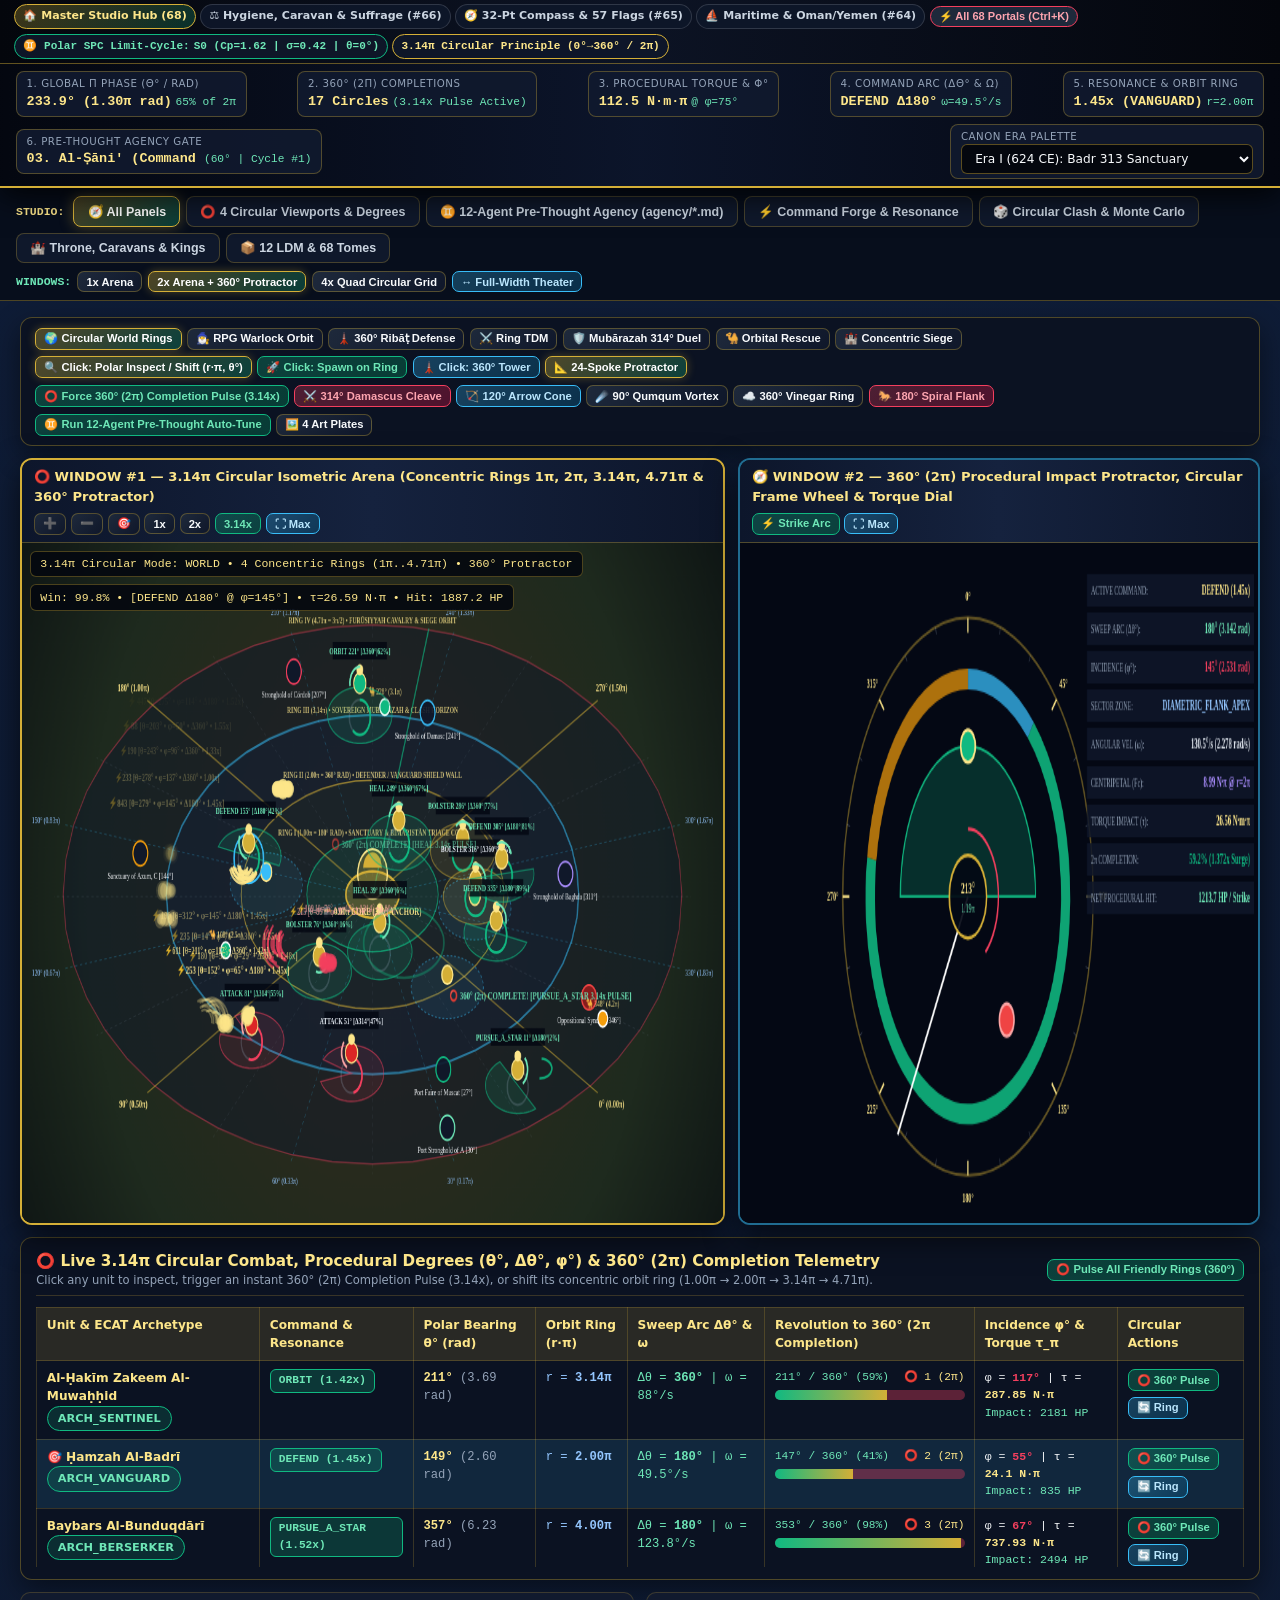
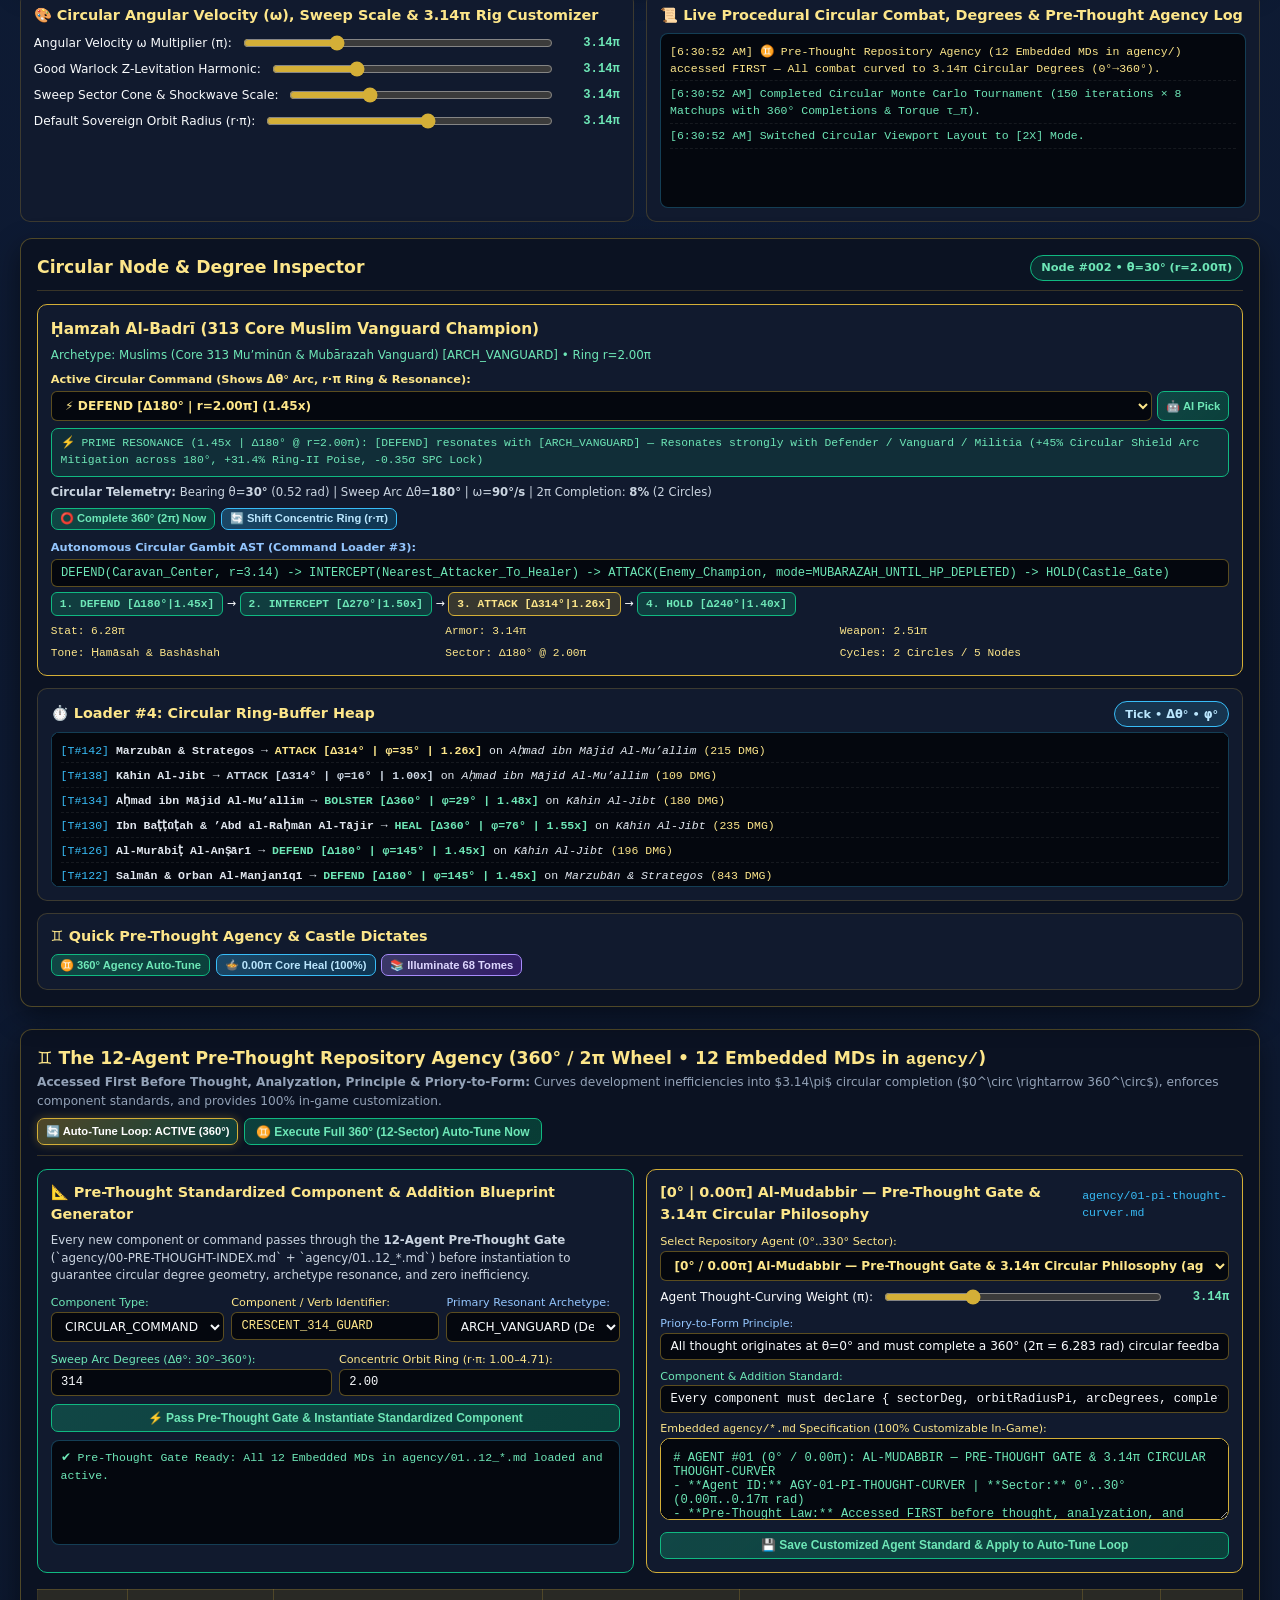
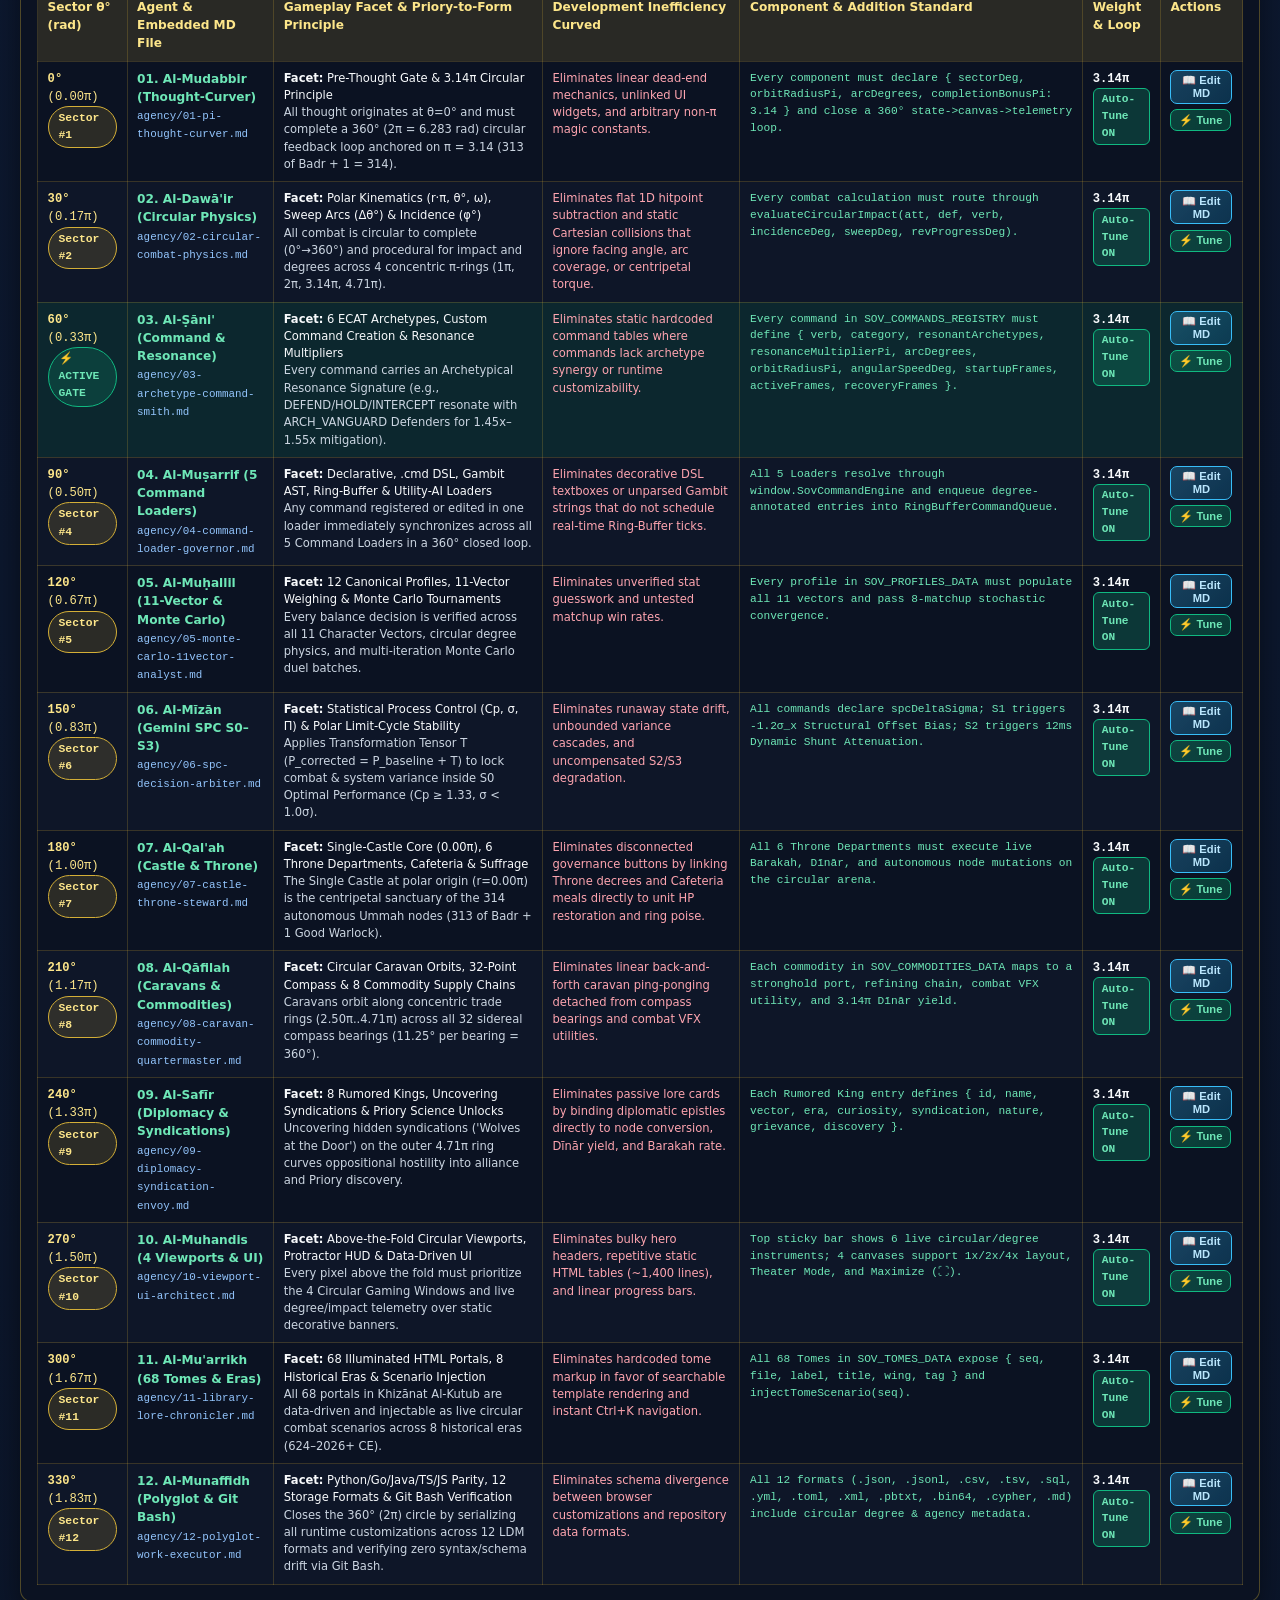
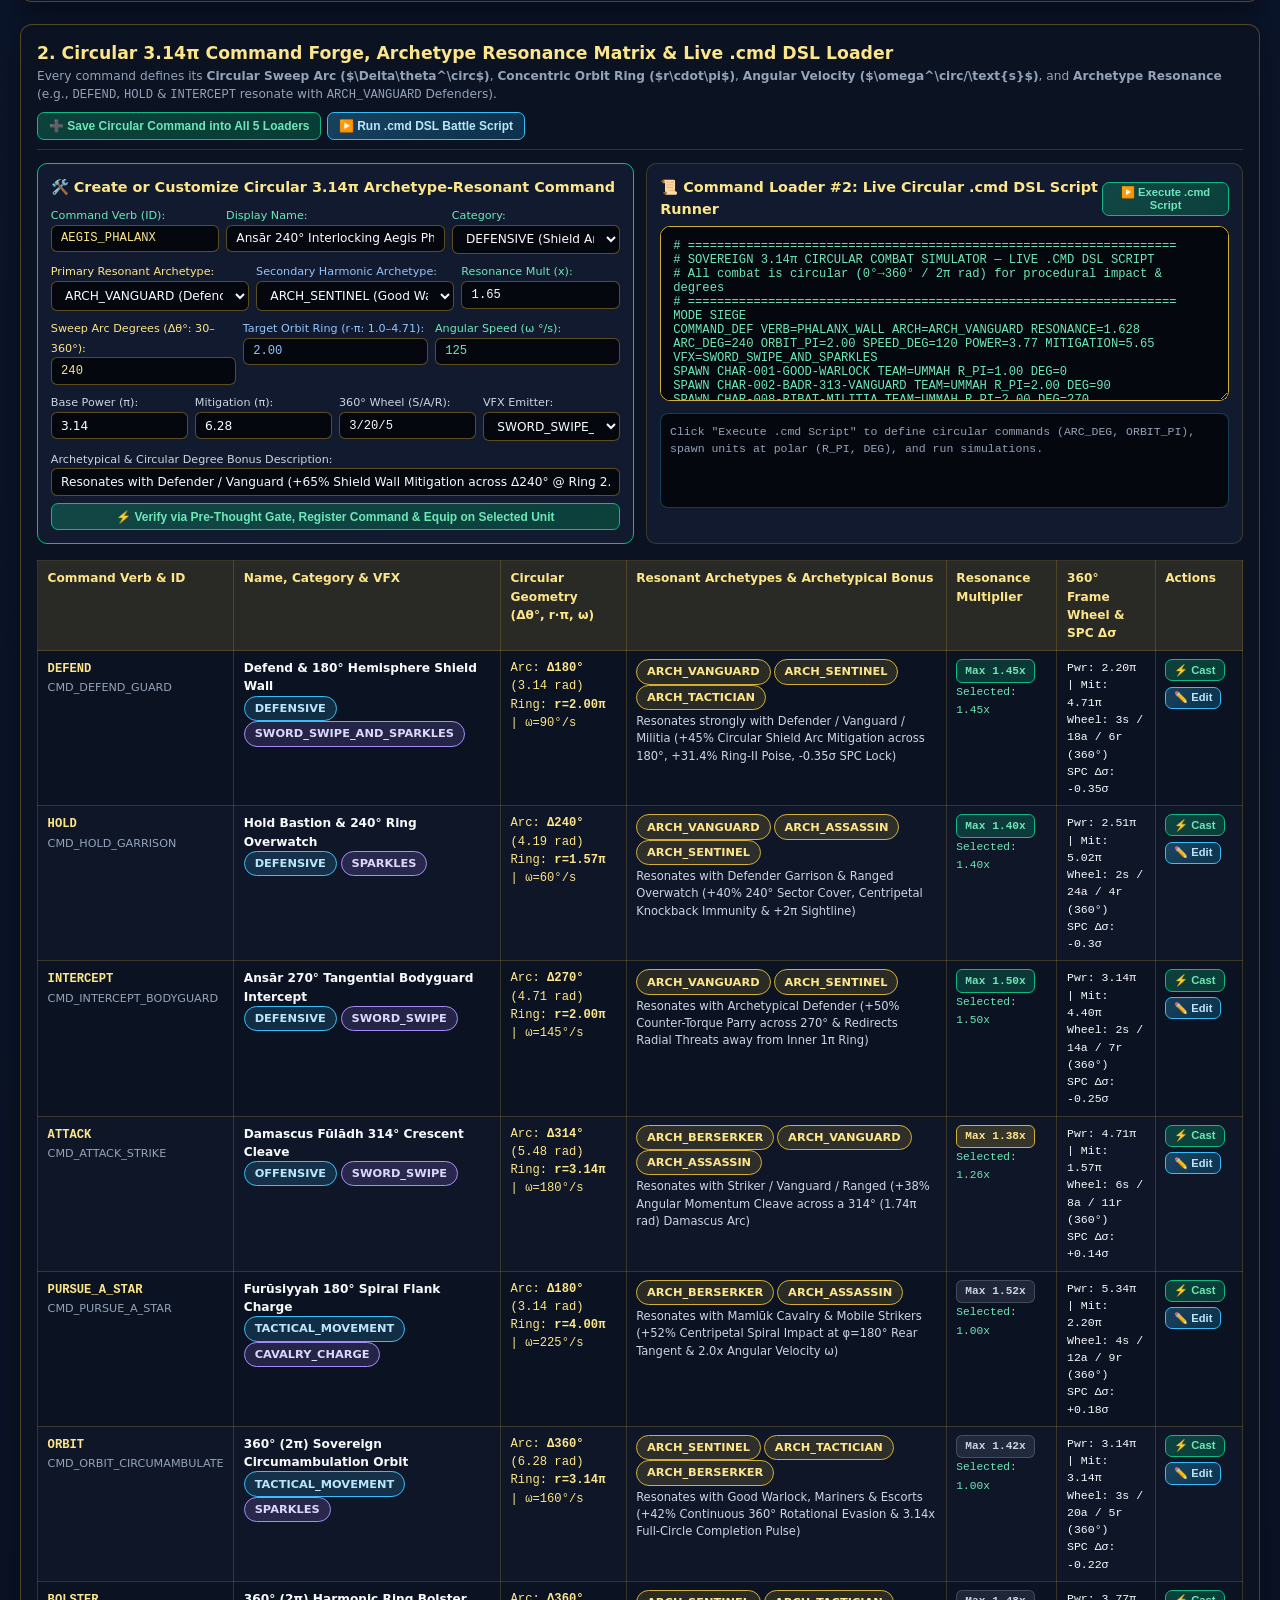
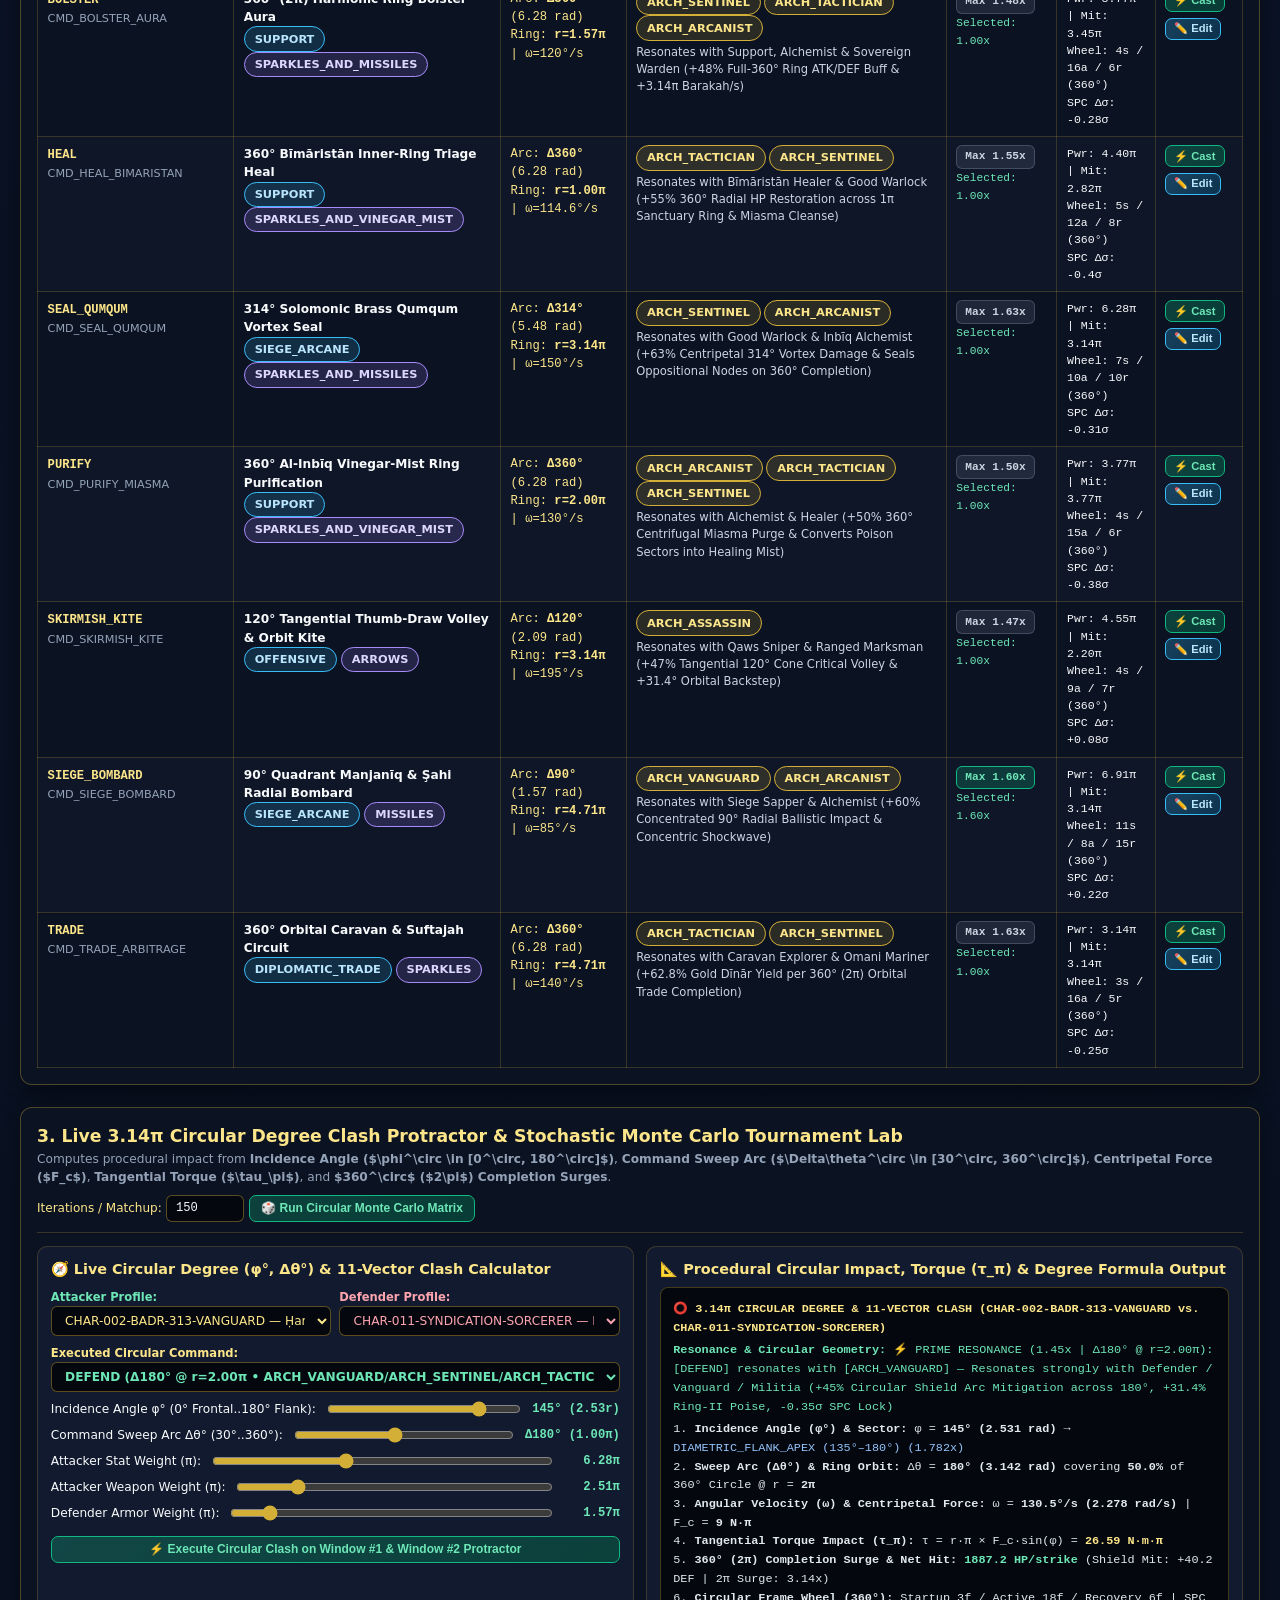
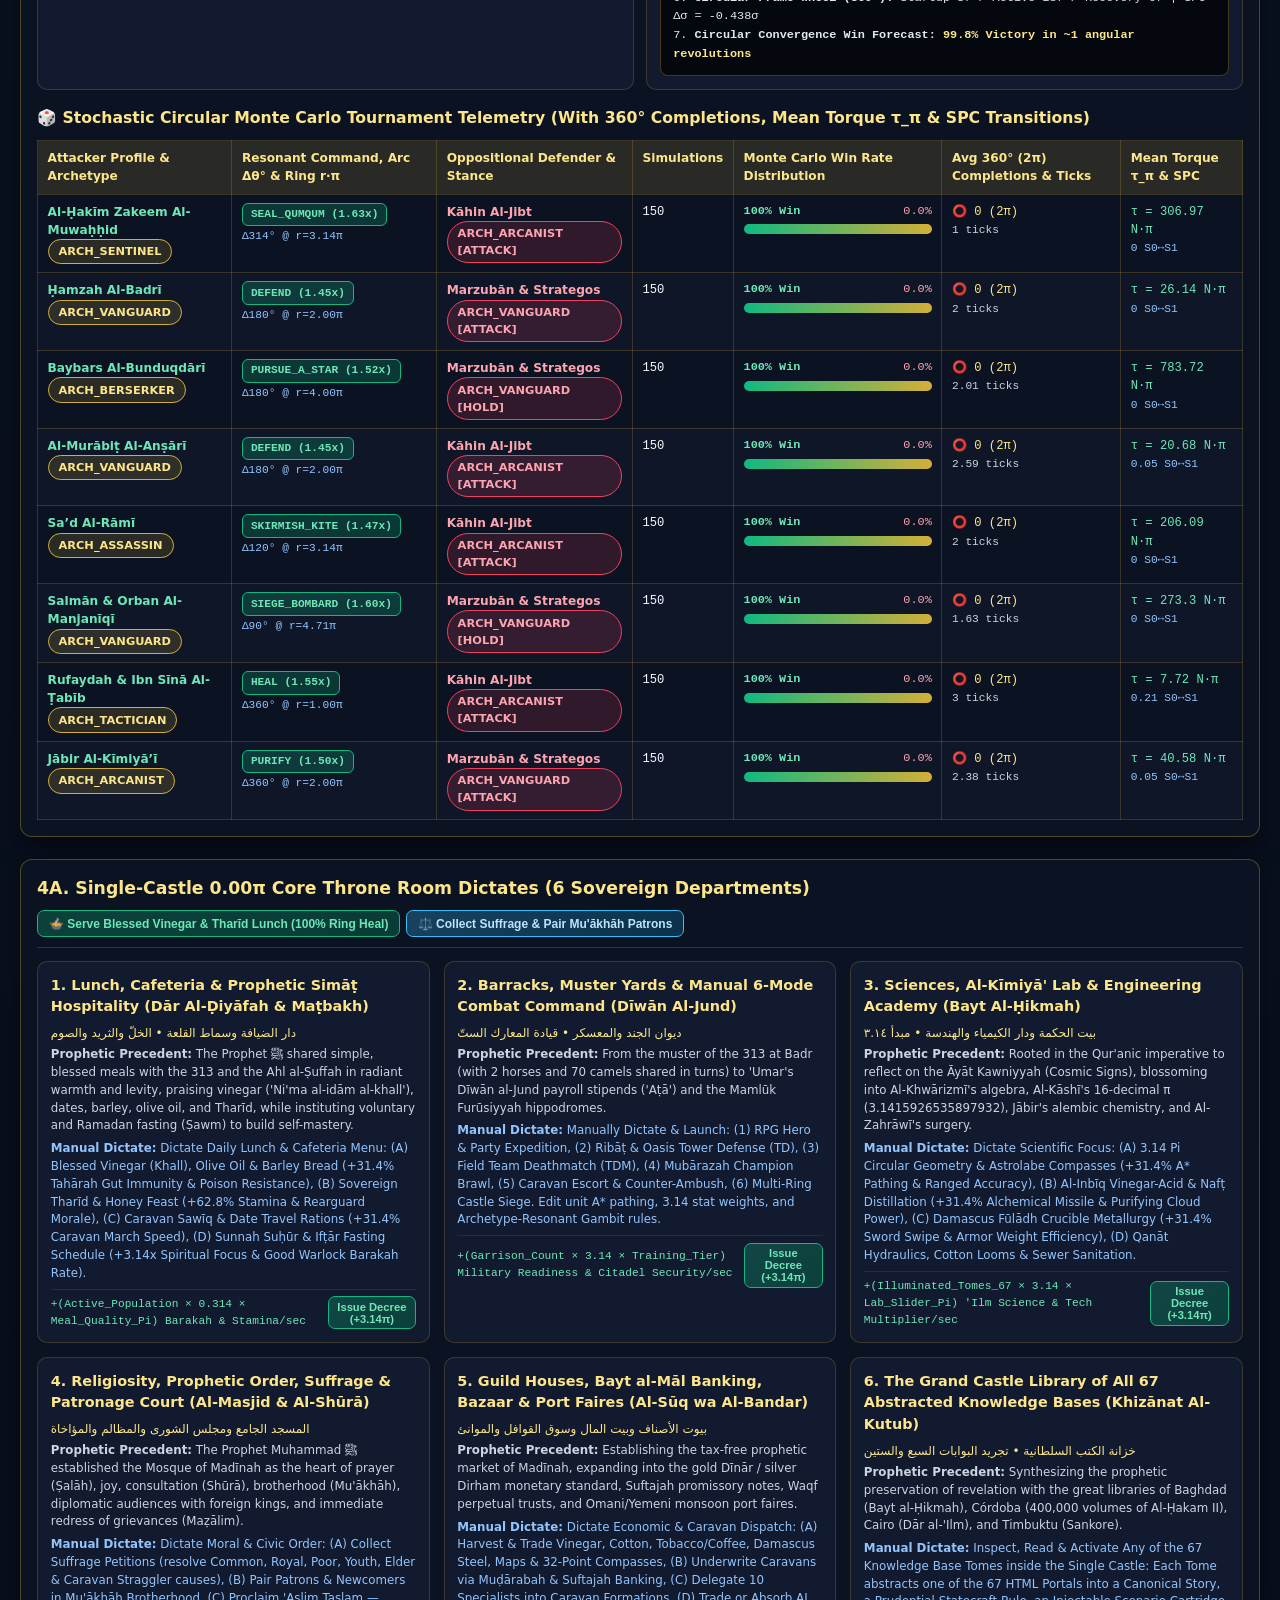
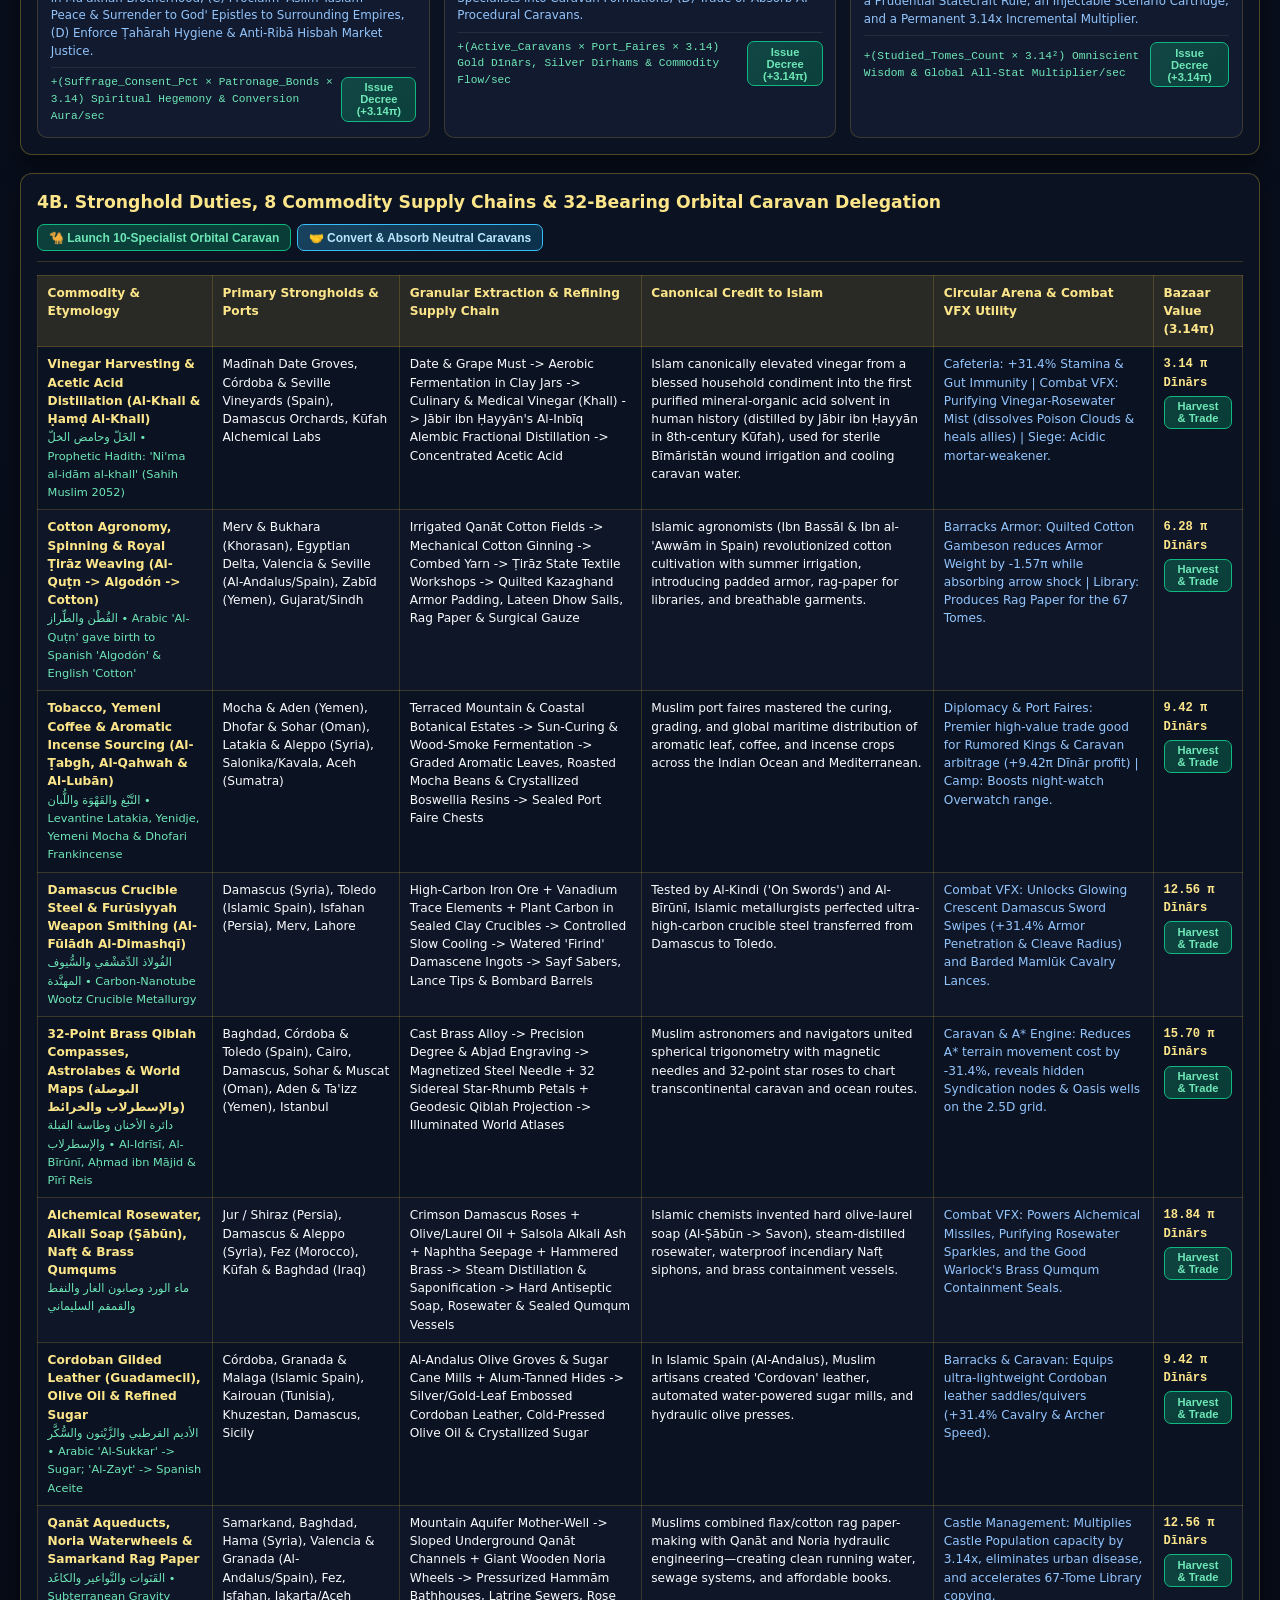
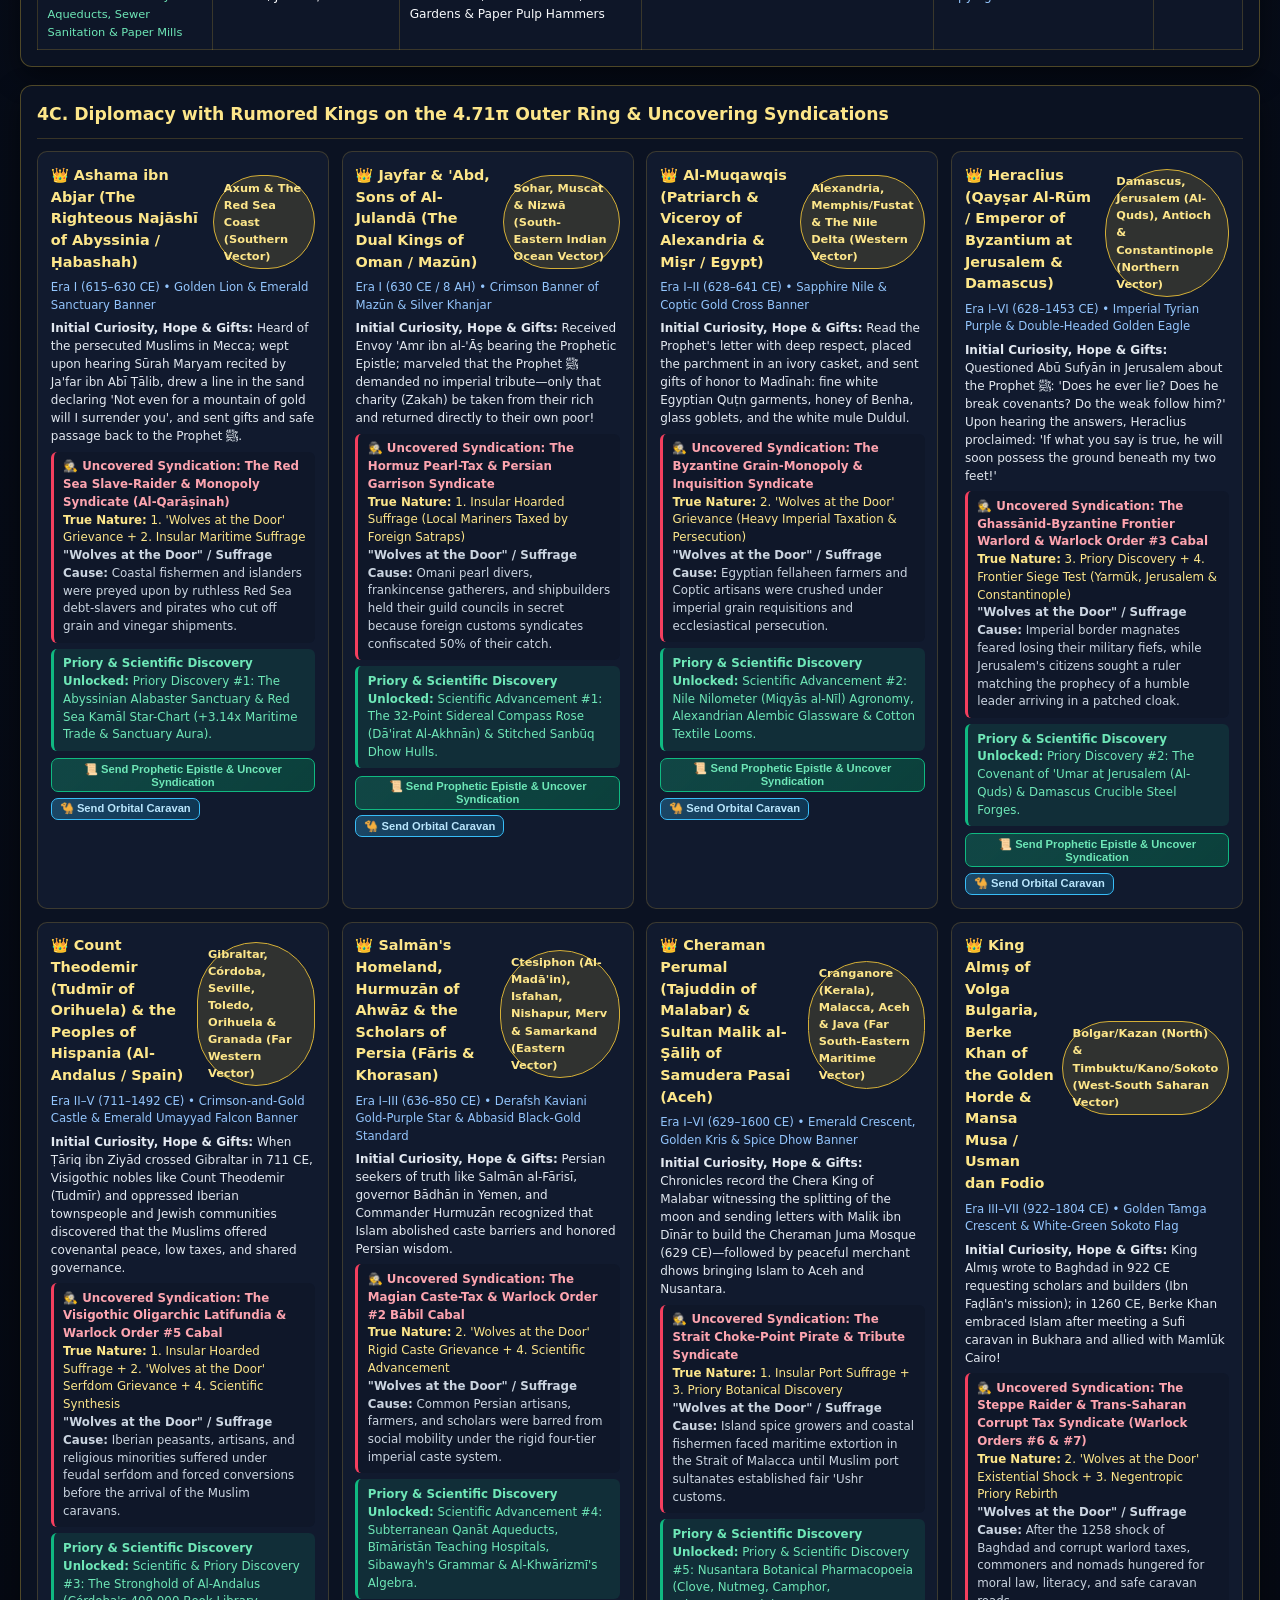
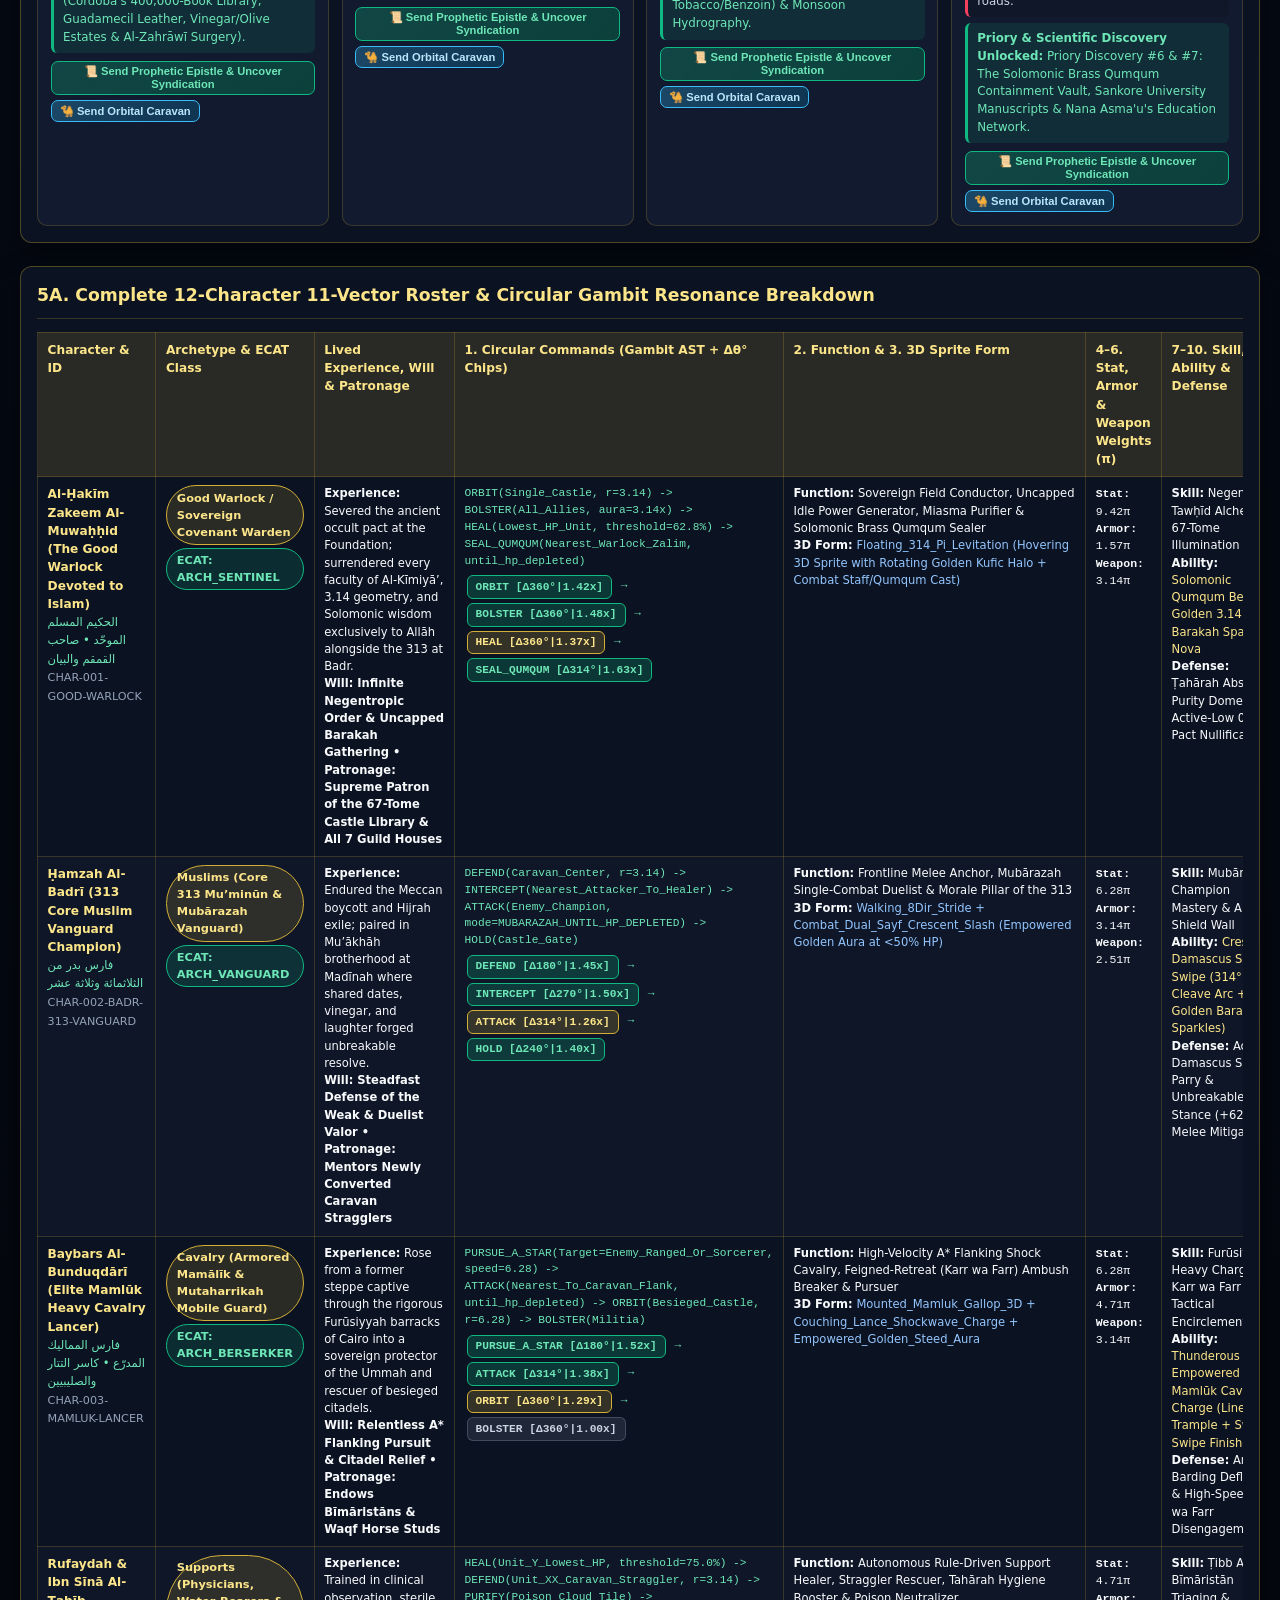
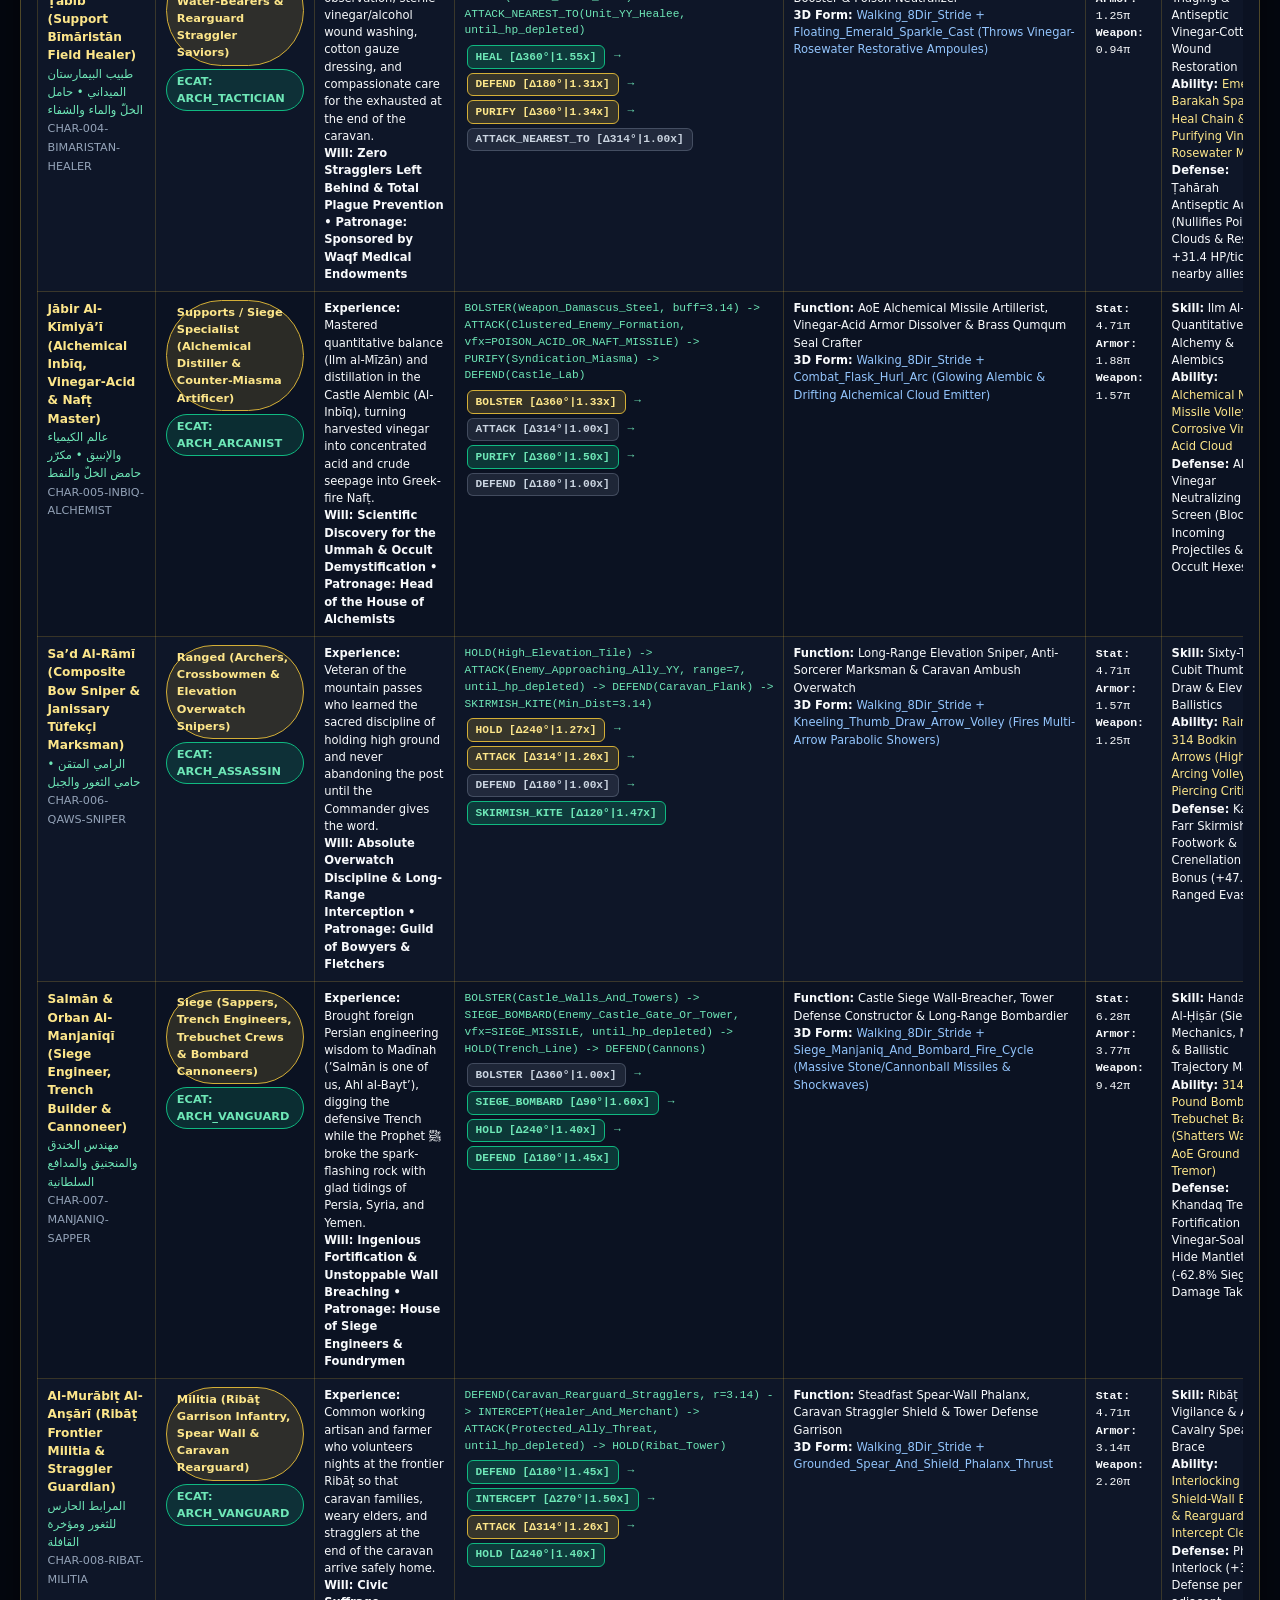
==== index.html @ d1e7e458 "Implement 3.14π Circular Combat & Procedural Degrees Engine, Refactor UI for Relevant Degree Telemet" ====
<!DOCTYPE html>
<html lang="en" dir="ltr">
<head>
  <meta charset="UTF-8" />
  <meta name="viewport" content="width=device-width, initial-scale=1.0" />
  <title>Portal #68 — Sovereign 3.14π Circular Combat Studio, Procedural Degrees &amp; 12-Agent Pre-Thought Agency</title>
  <link rel="stylesheet" href="studio/studio.css" />
  <style id="sovereign-universal-nav-css">
    .sov-global-wrap {
      background: linear-gradient(90deg, #04060c 0%, #0c1324 50%, #04060c 100%);
      border-bottom: 1px solid rgba(212, 175, 55, 0.45);
      font-family: 'Segoe UI', system-ui, -apple-system, sans-serif;
      position: relative;
      z-index: 9999;
    }
    .sov-global-bar {
      max-width: 1860px;
      margin: 0 auto;
      padding: 0.28rem 0.9rem;
      display: flex;
      flex-wrap: wrap;
      align-items: center;
      justify-content: space-between;
      gap: 0.35rem;
    }
    .sov-wing-links {
      display: flex;
      flex-wrap: wrap;
      align-items: center;
      gap: 0.28rem;
    }
    .sov-pill {
      display: inline-flex;
      align-items: center;
      gap: 0.25rem;
      padding: 0.18rem 0.5rem;
      border-radius: 999px;
      background: rgba(15, 23, 42, 0.92);
      border: 1px solid rgba(255, 255, 255, 0.14);
      color: #cbd5e1;
      text-decoration: none;
      font-size: 0.69rem;
      font-weight: 600;
      cursor: pointer;
    }
    .sov-pill:hover {
      color: #ffffff;
      border-color: #d4af37;
      background: rgba(212, 175, 55, 0.22);
    }
    .sov-pill-master {
      background: linear-gradient(135deg, rgba(212, 175, 55, 0.28), rgba(16, 185, 129, 0.22));
      border-color: #d4af37;
      color: #fde68a;
      font-weight: 700;
    }
    .sov-pill-drawer {
      background: #1e293b;
      border-color: #f43f5e;
      color: #fda4af;
      font-weight: 700;
    }
    .sov-modal-backdrop {
      display: none;
      position: fixed;
      inset: 0;
      background: rgba(3, 5, 10, 0.88);
      backdrop-filter: blur(6px);
      z-index: 100000;
      overflow-y: auto;
      padding: 2rem 1.2rem;
    }
    .sov-modal-backdrop.open { display: block; }
    .sov-modal-box {
      max-width: 1380px;
      margin: 0 auto;
      background: #0b101d;
      border: 2px solid #d4af37;
      border-radius: 14px;
      padding: 1.4rem;
    }
    .sov-modal-header {
      display: flex;
      flex-wrap: wrap;
      justify-content: space-between;
      align-items: center;
      gap: 0.8rem;
      margin-bottom: 1rem;
      padding-bottom: 0.8rem;
      border-bottom: 1px solid rgba(255, 255, 255, 0.12);
    }
    .sov-search-input {
      flex: 1;
      min-width: 260px;
      background: #050811;
      border: 1px solid #38bdf8;
      color: #ffffff;
      padding: 0.5rem 0.85rem;
      border-radius: 8px;
      font-size: 0.84rem;
    }
    .sov-drawer-grid {
      display: grid;
      grid-template-columns: repeat(auto-fill, minmax(280px, 1fr));
      gap: 0.6rem;
      max-height: 70vh;
      overflow-y: auto;
    }
    .sov-drawer-item {
      display: block;
      background: rgba(255, 255, 255, 0.03);
      border: 1px solid rgba(255, 255, 255, 0.1);
      border-left: 4px solid #d4af37;
      border-radius: 8px;
      padding: 0.5rem 0.7rem;
      text-decoration: none;
      color: #e2e8f0;
    }
  </style>
</head>
<body>
  <!-- Compact Universal Portal Switcher Ribbon -->
  <div id="sovereign-universal-nav" class="sov-global-wrap" data-portal-seq="68" data-portal-total="68">
    <div class="sov-global-bar">
      <div class="sov-wing-links">
        <a class="sov-pill sov-pill-master" href="index.html">🏠 Master Studio Hub (68)</a>
        <a class="sov-pill" href="islamic-alchemical-hygiene-caravan-governance-and-suffrage-thesis.html">⚖️ Hygiene, Caravan &amp; Suffrage (#66)</a>
        <a class="sov-pill" href="islamic-compass-caliphate-maps-and-flags-every-age-every-country.html">🧭 32-Pt Compass &amp; 57 Flags (#65)</a>
        <a class="sov-pill" href="islamic-maritime-boating-piracy-mercantilism-currency-maps-astrolabes-oman-yemen.html">⛵ Maritime &amp; Oman/Yemen (#64)</a>
        <button type="button" class="sov-pill sov-pill-drawer" onclick="toggleSovDrawer()">⚡ All 68 Portals (Ctrl+K)</button>
      </div>
      <div class="sov-wing-links">
        <span class="sov-pill" style="border-color:#10b981;color:#6ee7b7;font-family:Consolas,monospace;">♊ Polar SPC Limit-Cycle: <strong id="hudSpcBadgeVal">S0 (Cp=1.62 | σ=0.42 | θ=0°)</strong></span>
        <span class="sov-pill" style="border-color:#d4af37;color:#fde68a;font-family:Consolas,monospace;">3.14π Circular Principle (0°→360° / 2π)</span>
      </div>
    </div>
  </div>

  <!-- All 68 Portals Modal Drawer -->
  <div id="sovMegaDrawer" class="sov-modal-backdrop" onclick="if(event.target===this)toggleSovDrawer()">
    <div class="sov-modal-box">
      <div class="sov-modal-header">
        <div>
          <div style="font-family:Consolas,monospace;font-size:0.74rem;color:#FDE68A;">SOVEREIGN MASTER ATLAS • ALL 68 HTML PORTALS</div>
          <h2 style="font-size:1.2rem;color:#FFF;margin:0.15rem 0;">Instant Portal Switcher &amp; Cross-Wing Navigator (#68 / 68)</h2>
        </div>
        <input id="sovDrawerSearch" class="sov-search-input" type="text" placeholder="Filter all 68 portals by name, verse, philosopher, scientist, or file..." oninput="filterSovDrawer(this.value)" />
        <button type="button" class="sov-pill" onclick="toggleSovDrawer()">✕ Close (Esc)</button>
      </div>
      <div id="sovDrawerGrid" class="sov-drawer-grid"></div>
    </div>
  </div>

  <script>
    function toggleSovDrawer() {
      const m = document.getElementById('sovMegaDrawer');
      if (!m) return;
      m.classList.toggle('open');
      if (m.classList.contains('open')) {
        const inp = document.getElementById('sovDrawerSearch');
        if (inp) setTimeout(() => inp.focus(), 50);
      }
    }
    function filterSovDrawer(q) {
      const term = (q || '').toLowerCase().trim();
      document.querySelectorAll('#sovDrawerGrid .sov-drawer-item').forEach(el => {
        const hay = el.getAttribute('data-search') || '';
        el.style.display = (!term || hay.includes(term)) ? 'block' : 'none';
      });
    }
    document.addEventListener('keydown', function (e) {
      if ((e.ctrlKey || e.metaKey) && e.key.toLowerCase() === 'k') {
        e.preventDefault();
        toggleSovDrawer();
      } else if (e.key === 'Escape') {
        const m = document.getElementById('sovMegaDrawer');
        if (m && m.classList.contains('open')) toggleSovDrawer();
      }
    });
  </script>

  <!-- ========================================================================
       REFACTORED RELEVANT TELEMETRY BAR: 3.14π CIRCULAR COMBAT, DEGREES & AGENCY
       ======================================================================== -->
  <div class="hud-sticky-bar">
    <div class="hud-inner">
      <div class="hud-metric" title="Global 3.14π Circular Phase Angle (0° → 360° / 0 → 2π rad)">
        <div>
          <div class="hud-metric-label">1. Global π Phase (θ° / rad)</div>
          <div><span id="hudGlobalAngleVal" class="hud-metric-val">248.4° (1.38π)</span> <span id="hudGlobalAnglePct" class="hud-metric-rate">69% of 2π</span></div>
        </div>
      </div>
      <div class="hud-metric" title="Completed 360° (2π) Full-Circle Combat Revolutions & 3.14x Completion Surge">
        <div>
          <div class="hud-metric-label">2. 360° (2π) Completions</div>
          <div><span id="hudCompletedCirclesVal" class="hud-metric-val">12 Circles</span> <span id="hudCompletedCirclesRate" class="hud-metric-rate">(3.14x Pulse)</span></div>
        </div>
      </div>
      <div class="hud-metric" title="Real-Time Procedural Tangential Torque Impact (τ_π) & Incidence Angle (φ°)">
        <div>
          <div class="hud-metric-label">3. Procedural Torque &amp; φ°</div>
          <div><span id="hudTorqueImpactVal" class="hud-metric-val">54.2 N·m·π</span> <span id="hudIncidenceVal" class="hud-metric-rate">@ φ=135°</span></div>
        </div>
      </div>
      <div class="hud-metric" title="Active Unit Command Sweep Arc Span (Δθ°) & Angular Velocity (ω °/s)">
        <div>
          <div class="hud-metric-label">4. Command Arc (Δθ° &amp; ω)</div>
          <div><span id="hudSweepArcVal" class="hud-metric-val">DEFEND Δ180°</span> <span id="hudAngularSpeedVal" class="hud-metric-rate">ω=130.5°/s</span></div>
        </div>
      </div>
      <div class="hud-metric" title="Selected Unit Archetype Resonance Multiplier & Concentric Orbit Ring (r·π)">
        <div>
          <div class="hud-metric-label">5. Resonance &amp; Orbit Ring</div>
          <div><span id="hudResonanceHudVal" class="hud-metric-val">1.45x (VANGUARD)</span> <span id="hudOrbitRingHudVal" class="hud-metric-rate">r=2.00π</span></div>
        </div>
      </div>
      <div class="hud-metric" title="Pre-Thought Repository Agency Gate (12 Embedded MDs in agency/)">
        <div>
          <div class="hud-metric-label">6. Pre-Thought Agency Gate</div>
          <div><span id="hudAgencyGateVal" class="hud-metric-val">01. Al-Mudabbir</span> <span id="hudAgencyCycleVal" class="hud-metric-rate">(0° | Cycle #1)</span></div>
        </div>
      </div>
      <div class="hud-metric">
        <div>
          <div class="hud-metric-label">Canon Era Palette</div>
          <select id="hudEraSelector" class="studio-select" onchange="window.SovGame.setContemporaryEra(this.value)">
            <option value="0">Era I (624 CE): Badr 313 Sanctuary</option>
            <option value="1">Era II (636 CE): Yarmūk &amp; Jerusalem</option>
            <option value="2">Era III (711 CE): Al-Andalus (Spain)</option>
            <option value="3">Era IV (800 CE): Baghdad Bayt al-Ḥikmah</option>
            <option value="4">Era V (1187–1260 CE): Ḥiṭṭīn &amp; Mamlūks</option>
            <option value="5">Era VI (1453–1600 CE): Şahi Bombards</option>
            <option value="6">Era VII (1650–1850 CE): Omani Dhows</option>
            <option value="7">Era VIII (2026+ CE): 57-Nation Priory</option>
          </select>
        </div>
      </div>
    </div>
  </div>

  <!-- Studio Perspective & Multi-Viewport Layout Switcher Bar -->
  <nav class="studio-nav-ribbon">
    <div class="studio-nav-inner">
      <div class="studio-tab-group">
        <span style="font-family:Consolas,monospace;font-size:0.72rem;color:#FDE68A;font-weight:700;margin-right:3px;">STUDIO:</span>
        <button class="studio-tab-btn active" data-tab="ALL" onclick="window.SovGame.switchStudioTab('ALL')">🧭 All Panels</button>
        <button class="studio-tab-btn" data-tab="VIEWPORTS" onclick="window.SovGame.switchStudioTab('VIEWPORTS')">⭕ 4 Circular Viewports &amp; Degrees</button>
        <button class="studio-tab-btn" data-tab="AGENCY" onclick="window.SovGame.switchStudioTab('AGENCY')">♊ 12-Agent Pre-Thought Agency (agency/*.md)</button>
        <button class="studio-tab-btn" data-tab="COMMAND_FORGE" onclick="window.SovGame.switchStudioTab('COMMAND_FORGE')">⚡ Command Forge &amp; Resonance</button>
        <button class="studio-tab-btn" data-tab="TOURNAMENT" onclick="window.SovGame.switchStudioTab('TOURNAMENT')">🎲 Circular Clash &amp; Monte Carlo</button>
        <button class="studio-tab-btn" data-tab="CASTLE_GOV" onclick="window.SovGame.switchStudioTab('CASTLE_GOV')">🏰 Throne, Caravans &amp; Kings</button>
        <button class="studio-tab-btn" data-tab="LDM_LIBRARY" onclick="window.SovGame.switchStudioTab('LDM_LIBRARY')">📦 12 LDM &amp; 68 Tomes</button>
      </div>
      <div class="studio-layout-group">
        <span style="font-family:Consolas,monospace;font-size:0.72rem;color:#6EE7B7;font-weight:700;">WINDOWS:</span>
        <button id="layoutBtn_1x" class="btn btn-sm" onclick="window.SovGame.setViewportLayout('1x')">1x Arena</button>
        <button id="layoutBtn_2x" class="btn btn-sm active" onclick="window.SovGame.setViewportLayout('2x')">2x Arena + 360° Protractor</button>
        <button id="layoutBtn_4x" class="btn btn-sm" onclick="window.SovGame.setViewportLayout('4x')">4x Quad Circular Grid</button>
        <button id="theaterToggleBtn" class="btn btn-sm btn-sapphire" onclick="window.SovGame.toggleTheaterExpanded()">↔ Full-Width Theater</button>
      </div>
    </div>
  </nav>

  <div class="container">
    <!-- ======================================================================
         STUDIO SECTION 1: ABOVE-THE-FOLD 3.14π CIRCULAR VIEWPORTS & DEGREES HUD
         ====================================================================== -->
    <section id="studioSec_VIEWPORTS" class="studio-section">
      <!-- Compact Circular Combat, Degree & Agency Control Deck -->
      <div class="panel" style="margin-bottom:0.75rem;padding:0.6rem 0.9rem;">
        <div style="display:flex;flex-wrap:wrap;align-items:center;justify-content:space-between;gap:0.4rem;margin-bottom:0.45rem;">
          <div class="btn-row">
            <button id="modeBtn_WORLD" class="btn btn-sm active" onclick="window.SovGame.setCombatMode('WORLD')">🌍 Circular World Rings</button>
            <button id="modeBtn_RPG" class="btn btn-sm" onclick="window.SovGame.setCombatMode('RPG')">🧙‍♂️ RPG Warlock Orbit</button>
            <button id="modeBtn_TD" class="btn btn-sm" onclick="window.SovGame.setCombatMode('TD')">🗼 360° Ribāṭ Defense</button>
            <button id="modeBtn_TDM" class="btn btn-sm" onclick="window.SovGame.setCombatMode('TDM')">⚔️ Ring TDM</button>
            <button id="modeBtn_BRAWL" class="btn btn-sm" onclick="window.SovGame.setCombatMode('BRAWL')">🛡️ Mubārazah 314° Duel</button>
            <button id="modeBtn_AMBUSH" class="btn btn-sm" onclick="window.SovGame.setCombatMode('AMBUSH')">🐪 Orbital Rescue</button>
            <button id="modeBtn_SIEGE" class="btn btn-sm" onclick="window.SovGame.setCombatMode('SIEGE')">🏰 Concentric Siege</button>
          </div>
          <div class="btn-row">
            <button id="clickTool_INSPECT" class="btn btn-sm active" onclick="window.SovGame.setCanvasClickTool('INSPECT')">🔍 Click: Polar Inspect / Shift (r·π, θ°)</button>
            <button id="clickTool_SPAWN_UNIT" class="btn btn-sm btn-emerald" onclick="window.SovGame.setCanvasClickTool('SPAWN_UNIT')">🚀 Click: Spawn on Ring</button>
            <button id="clickTool_BUILD_TOWER" class="btn btn-sm btn-sapphire" onclick="window.SovGame.setCanvasClickTool('BUILD_TOWER')">🗼 Click: 360° Tower</button>
            <button id="toggleAStarBtn" class="btn btn-sm active" onclick="window.SovGame.toggleAStarGrid()">📐 24-Spoke Protractor</button>
          </div>
        </div>
        <div style="display:flex;flex-wrap:wrap;align-items:center;justify-content:space-between;gap:0.4rem;">
          <div class="btn-row">
            <button class="btn btn-sm btn-emerald" onclick="window.SovGame.triggerGlobal360CompletionPulse()">⭕ Force 360° (2π) Completion Pulse (3.14x)</button>
            <button class="btn btn-sm btn-crimson" onclick="window.SovGame.triggerVfxBurst('SWORD_SWIPE')">⚔️ 314° Damascus Cleave</button>
            <button class="btn btn-sm btn-sapphire" onclick="window.SovGame.triggerVfxBurst('ARROWS')">🏹 120° Arrow Cone</button>
            <button class="btn btn-sm" onclick="window.SovGame.triggerVfxBurst('MISSILES')">☄️ 90° Qumqum Vortex</button>
            <button class="btn btn-sm" onclick="window.SovGame.triggerVfxBurst('POISON_VINEGAR')">☁️ 360° Vinegar Ring</button>
            <button class="btn btn-sm btn-crimson" onclick="window.SovGame.triggerVfxBurst('MAMLUK_CHARGE')">🐎 180° Spiral Flank</button>
          </div>
          <div class="btn-row">
            <button class="btn btn-sm btn-emerald" onclick="window.SovGame.runFull360AgencyAutoTune()">♊ Run 12-Agent Pre-Thought Auto-Tune</button>
            <button class="btn btn-sm" onclick="const d=document.getElementById('conceptPlatesDrawer');d.style.display=d.style.display==='none'?'grid':'none';">🖼️ 4 Art Plates</button>
          </div>
        </div>

        <!-- Collapsible 4 Concept Art Plates Drawer -->
        <div id="conceptPlatesDrawer" class="plates-grid-4" style="display:none;margin-top:0.65rem;">
          <div class="plate-card">
            <img src="images/castle_game_plate_1_single_castle_sanctuary.jpg" alt="Plate 1: The Single Castle Sanctuary" />
            <div class="plate-body"><div class="plate-title">Plate I — Single Castle 0.00π Core &amp; 68-Tome Library</div></div>
          </div>
          <div class="plate-card">
            <img src="images/castle_game_plate_2_3d_unit_sprite_atlas.jpg" alt="Plate 2: 3D Unit Sprite Atlas" />
            <div class="plate-body"><div class="plate-title">Plate II — 3D Sprite Atlas: Good Warlock, Mamlūks &amp; 313 Defenders</div></div>
          </div>
          <div class="plate-card">
            <img src="images/castle_game_plate_3_combat_vfx_siege_action.jpg" alt="Plate 3: Circular Combat VFX" />
            <div class="plate-body"><div class="plate-title">Plate III — 314° Damascus Cleaves, 120° Volleys &amp; Vinegar Rings</div></div>
          </div>
          <div class="plate-card">
            <img src="images/castle_game_plate_4_diplomacy_caravan_discovery.jpg" alt="Plate 4: Orbital Caravans & Diplomacy" />
            <div class="plate-body"><div class="plate-title">Plate IV — 32-Bearing Compasses, Port Faires &amp; Rumored Kings</div></div>
          </div>
        </div>
      </div>

      <!-- Main Studio Split: Left = 4 Circular Gaming Windows + Live Circular Degree Table | Right = Node Inspector & Ring Buffer -->
      <div id="studioMainWorkspaceGrid" class="studio-main-grid">
        <!-- LEFT: 1x / 2x / 4x Circular Gaming Windows Matrix -->
        <div>
          <div id="viewportsMatrixContainer" class="viewports-matrix layout-2x">
            <!-- GAMING WINDOW #1: 3.14π Concentric Ring Isometric Arena (0°..360°) -->
            <div id="gameWin1_Main25D" class="game-window-card">
              <div class="window-titlebar">
                <div class="window-title">
                  <span>⭕ WINDOW #1 — 3.14π Circular Isometric Arena (Concentric Rings 1π, 2π, 3.14π, 4.71π &amp; 360° Protractor)</span>
                </div>
                <div class="window-controls">
                  <button class="btn btn-sm" onclick="window.SovGame.adjustCameraZoom(0.15)">➕</button>
                  <button class="btn btn-sm" onclick="window.SovGame.adjustCameraZoom(-0.15)">➖</button>
                  <button class="btn btn-sm" onclick="window.SovGame.resetCamera()">🎯</button>
                  <button class="btn btn-sm" onclick="window.SovGame.setSimSpeed(1.0)">1x</button>
                  <button class="btn btn-sm" onclick="window.SovGame.setSimSpeed(2.0)">2x</button>
                  <button class="btn btn-sm btn-emerald" onclick="window.SovGame.setSimSpeed(3.14)">3.14x</button>
                  <button class="btn btn-sm btn-sapphire" onclick="window.SovGame.toggleMaximizeWindow('gameWin1_Main25D')">⛶ Max</button>
                </div>
              </div>
              <div class="canvas-wrap">
                <canvas id="sovereign25dGameCanvas" width="1140" height="660"></canvas>
                <div class="canvas-overlay-top">
                  <div class="canvas-pill" id="canvasTopLeftReadout">3.14π Circular Mode: WORLD • 4 Concentric Rings (1π..4.71π) • 360° Protractor</div>
                  <div class="canvas-pill" id="canvasWinCalcReadout">Win: 98.4% • [DEFEND Δ180° @ φ=145°] • τ=54.2 N·π</div>
                </div>
              </div>
            </div>

            <!-- GAMING WINDOW #2: 360° (2π) Procedural Impact Protractor & Circular Frame-Phase Wheel -->
            <div id="gameWin2_Arena" class="game-window-card secondary-window">
              <div class="window-titlebar">
                <div class="window-title">
                  <span>🧭 WINDOW #2 — 360° (2π) Procedural Impact Protractor, Circular Frame Wheel &amp; Torque Dial</span>
                </div>
                <div class="window-controls">
                  <button class="btn btn-sm btn-emerald" onclick="window.SovGame.executeLiveClashOnCanvas()">⚡ Strike Arc</button>
                  <button class="btn btn-sm btn-sapphire" onclick="window.SovGame.toggleMaximizeWindow('gameWin2_Arena')">⛶ Max</button>
                </div>
              </div>
              <div class="canvas-wrap">
                <canvas id="tacticalArenaCanvas" class="secondary-canvas" width="780" height="460"></canvas>
              </div>
            </div>

            <!-- GAMING WINDOW #3: 3.14π Orbital Caravan & 32-Bearing (11.25°) Harmonics Wheel -->
            <div id="gameWin3_Radar" class="game-window-card secondary-window" style="display:none;">
              <div class="window-titlebar">
                <div class="window-title">
                  <span>🐪 WINDOW #3 — 3.14π Orbital Caravan Circuit &amp; 32-Bearing (11.25°) Degree Harmonics Radar</span>
                </div>
                <div class="window-controls">
                  <button class="btn btn-sm btn-emerald" onclick="window.SovGame.spawnProceduralCaravan()">🐪 Add Orbit</button>
                  <button class="btn btn-sm btn-sapphire" onclick="window.SovGame.toggleMaximizeWindow('gameWin3_Radar')">⛶ Max</button>
                </div>
              </div>
              <div class="canvas-wrap">
                <canvas id="worldCaravanRadarCanvas" class="secondary-canvas" width="780" height="460"></canvas>
              </div>
            </div>

            <!-- GAMING WINDOW #4: Polar Gemini SPC Limit-Cycle Attractor (S0..S3) & 360° Phase Rose -->
            <div id="gameWin4_Spc" class="game-window-card secondary-window" style="display:none;">
              <div class="window-titlebar">
                <div class="window-title">
                  <span>📈 WINDOW #4 — Polar Gemini SPC Limit-Cycle Attractor (S0–S3) &amp; 360° Phase-Drift Rose</span>
                </div>
                <div class="window-controls">
                  <button class="btn btn-sm btn-emerald" onclick="window.SovCommandEngine.spcEngine.stepTick(-0.65)">🛡️ -1.2σ Lock</button>
                  <button class="btn btn-sm btn-sapphire" onclick="window.SovGame.toggleMaximizeWindow('gameWin4_Spc')">⛶ Max</button>
                </div>
              </div>
              <div class="canvas-wrap">
                <canvas id="spcPhaseOscilloscopeCanvas" class="secondary-canvas" width="780" height="460"></canvas>
              </div>
            </div>
          </div>

          <!-- LIVE 12-UNIT CIRCULAR COMBAT, DEGREES & 360° COMPLETION TELEMETRY TABLE -->
          <div class="panel" style="margin-top:0.75rem;padding:0.75rem 0.95rem;">
            <div class="panel-header" style="margin-bottom:0.45rem;padding-bottom:0.35rem;">
              <div>
                <h3 class="panel-title" style="font-size:0.95rem;">⭕ Live 3.14π Circular Combat, Procedural Degrees (θ°, Δθ°, φ°) &amp; 360° (2π) Completion Telemetry</h3>
                <div style="font-size:0.72rem;color:var(--text-muted);">Click any unit to inspect, trigger an instant 360° (2π) Completion Pulse (3.14x), or shift its concentric orbit ring (1.00π → 2.00π → 3.14π → 4.71π).</div>
              </div>
              <div class="btn-row">
                <button class="btn btn-sm btn-emerald" onclick="window.SovGame.triggerGlobal360CompletionPulse()">⭕ Pulse All Friendly Rings (360°)</button>
              </div>
            </div>
            <div class="data-table-wrap" style="max-height:260px;">
              <table class="sov-table">
                <thead>
                  <tr>
                    <th>Unit &amp; ECAT Archetype</th>
                    <th>Command &amp; Resonance</th>
                    <th>Polar Bearing θ° (rad)</th>
                    <th>Orbit Ring (r·π)</th>
                    <th>Sweep Arc Δθ° &amp; ω</th>
                    <th>Revolution to 360° (2π Completion)</th>
                    <th>Incidence φ° &amp; Torque τ_π</th>
                    <th>Circular Actions</th>
                  </tr>
                </thead>
                <tbody id="circularCombatTelemetryBody"></tbody>
              </table>
            </div>
          </div>

          <!-- Animation Rig Sliders & Live Combat Telemetry Under Table -->
          <div class="sub-grid-2" style="margin-top:0.75rem;">
            <div class="sub-card">
              <h4>🎨 Circular Angular Velocity (ω), Sweep Scale &amp; 3.14π Rig Customizer</h4>
              <div class="slider-row">
                <span>Angular Velocity ω Multiplier (π):</span>
                <input type="range" id="animWalkSlider" min="0.5" max="9.42" step="0.1" value="3.14" oninput="window.SovGame.updateAnimSliders()" />
                <span class="pi-val" id="animWalkVal">3.14π</span>
              </div>
              <div class="slider-row">
                <span>Good Warlock Z-Levitation Harmonic:</span>
                <input type="range" id="animFloatSlider" min="0.5" max="9.42" step="0.1" value="3.14" oninput="window.SovGame.updateAnimSliders()" />
                <span class="pi-val" id="animFloatVal">3.14π</span>
              </div>
              <div class="slider-row">
                <span>Sweep Sector Cone &amp; Shockwave Scale:</span>
                <input type="range" id="animVfxSlider" min="0.5" max="9.42" step="0.1" value="3.14" oninput="window.SovGame.updateAnimSliders()" />
                <span class="pi-val" id="animVfxVal">3.14π</span>
              </div>
              <div class="slider-row">
                <span>Default Sovereign Orbit Radius (r·π):</span>
                <input type="range" id="animOrbitSlider" min="1.0" max="4.71" step="0.1" value="3.14" oninput="window.SovGame.updateAnimSliders()" />
                <span class="pi-val" id="animOrbitVal">3.14π</span>
              </div>
            </div>
            <div class="sub-card">
              <h4>📜 Live Procedural Circular Combat, Degrees &amp; Pre-Thought Agency Log</h4>
              <div id="liveCombatLog" class="combat-log-box"></div>
            </div>
          </div>
        </div>

        <!-- RIGHT SIDEBAR: Circular Node Inspector, Archetype Resonance & Priority Ring-Buffer -->
        <div class="panel">
          <div class="panel-header">
            <h2 class="panel-title">Circular Node &amp; Degree Inspector</h2>
            <span class="badge badge-emerald" id="selectedNodeBadge">Node #002 • θ=30° (r=2.00π)</span>
          </div>

          <div class="sub-card" style="margin-bottom:0.75rem;border-color:var(--gold);">
            <div style="margin-bottom:0.4rem;">
              <h4 id="inspNodeName" style="font-size:0.96rem;color:#FDE68A;">Ḥamzah Al-Badrī</h4>
              <div id="inspNodeRole" style="font-size:0.74rem;color:#6EE7B7;">Archetype: Vanguard Defender [ARCH_VANGUARD] • Ring r=2.00π</div>
            </div>

            <div style="margin-bottom:0.45rem;">
              <label style="font-size:0.71rem;color:#FDE68A;font-weight:700;display:block;margin-bottom:3px;">Active Circular Command (Shows Δθ° Arc, r·π Ring &amp; Resonance):</label>
              <div style="display:flex;gap:0.35rem;">
                <select id="inspVerbSelect" class="studio-select" style="flex:1;font-weight:700;color:#FDE68A;" onchange="window.SovGame.setSelectedNodeVerb(this.value)"></select>
                <button class="btn btn-sm btn-emerald" title="Let Utility-AI pick the optimal circular command" onclick="window.SovGame.applyUtilityAiToSelectedUnit()">🤖 AI Pick</button>
              </div>
            </div>

            <div id="inspActiveResonanceBanner" style="background:rgba(16,185,129,0.12);border:1px solid #10B981;border-radius:7px;padding:0.4rem 0.55rem;font-family:Consolas,monospace;font-size:0.71rem;color:#6EE7B7;margin-bottom:0.45rem;">
              ⚡ PRIME RESONANCE (1.45x | Δ180° @ r=2.00π): Command resonates with unit archetype!
            </div>

            <p id="inspNodeExperience" style="margin:0.38rem 0;font-size:0.73rem;color:#CBD5E1;"></p>

            <div class="btn-row" style="margin-bottom:0.45rem;">
              <button class="btn btn-sm btn-emerald" onclick="window.SovGame.forceUnit360Completion()">⭕ Complete 360° (2π) Now</button>
              <button class="btn btn-sm btn-sapphire" onclick="window.SovGame.cycleUnitRing()">🔄 Shift Concentric Ring (r·π)</button>
            </div>

            <div style="margin:0.4rem 0;">
              <label style="font-size:0.71rem;color:#93C5FD;font-weight:700;">Autonomous Circular Gambit AST (Command Loader #3):</label>
              <input type="text" id="inspNodeGambitInput" class="studio-input" style="width:100%;margin-top:0.2rem;color:#6EE7B7;font-family:Consolas,monospace;" onchange="window.SovGame.updateSelectedNodeGambit(this.value)" />
              <div id="inspGambitAstBadges" style="margin-top:0.35rem;display:flex;flex-wrap:wrap;gap:0.22rem;align-items:center;font-size:0.69rem;"></div>
            </div>

            <div id="inspNodeMetrics" style="display:grid;grid-template-columns:repeat(3,1fr);gap:0.32rem;margin-top:0.45rem;font-family:Consolas,monospace;font-size:0.7rem;color:#FDE68A;">
              <div>Stat: <span id="inspStatW">6.28π</span></div>
              <div>Armor: <span id="inspArmorW">3.14π</span></div>
              <div>Weapon: <span id="inspWeaponW">2.51π</span></div>
              <div>Tone: <span id="inspTone">Ḥamāsah</span></div>
              <div>Sector: <span id="inspTradeSkill">Δ180° @ 2.00π</span></div>
              <div>Cycles: <span id="inspConversions">2 Circles</span></div>
            </div>
          </div>

          <!-- Command Loader #4: Live Priority Ring-Buffer Tick Queue -->
          <div class="sub-card" style="margin-bottom:0.75rem;">
            <div style="display:flex;justify-content:space-between;align-items:center;margin-bottom:0.32rem;">
              <h4 style="margin:0;">⏱️ Loader #4: Circular Ring-Buffer Heap</h4>
              <span class="badge badge-sapphire">Tick • Δθ° • φ°</span>
            </div>
            <div id="ringBufferQueueBox" class="combat-log-box" style="height:155px;"></div>
          </div>

          <!-- Quick Pre-Thought Agency & Throne Dictates -->
          <div class="sub-card">
            <h4>♊ Quick Pre-Thought Agency &amp; Castle Dictates</h4>
            <div class="btn-row">
              <button class="btn btn-sm btn-emerald" onclick="window.SovGame.runFull360AgencyAutoTune()">♊ 360° Agency Auto-Tune</button>
              <button class="btn btn-sm btn-sapphire" onclick="window.SovGame.serveCafeteriaLunch()">🍲 0.00π Core Heal (100%)</button>
              <button class="btn btn-sm btn-purple" onclick="window.SovGame.studyAll67Tomes()">📚 Illuminate 68 Tomes</button>
            </div>
          </div>
        </div>
      </div>
    </section>

    <!-- ======================================================================
         STUDIO SECTION 1B: 12-AGENT PRE-THOUGHT REPOSITORY AGENCY (agency/*.md)
         ====================================================================== -->
    <section id="studioSec_AGENCY" class="studio-section">
      <div class="panel">
        <div class="panel-header">
          <div>
            <h2 class="panel-title">♊ The 12-Agent Pre-Thought Repository Agency (360° / 2π Wheel • 12 Embedded MDs in <code>agency/</code>)</h2>
            <div style="font-size:0.76rem;color:var(--text-muted);">
              <strong>Accessed First Before Thought, Analyzation, Principle &amp; Priory-to-Form:</strong> Curves development inefficiencies into $3.14\pi$ circular completion ($0^\circ \rightarrow 360^\circ$), enforces component standards, and provides 100% in-game customization.
            </div>
          </div>
          <div class="btn-row">
            <button id="toggleAgencyLoopBtn" class="btn btn-sm active" onclick="window.SovGame.toggleAgencyAutoTuneLoop()">🔄 Auto-Tune Loop: ACTIVE (360°)</button>
            <button class="btn btn-emerald" onclick="window.SovGame.runFull360AgencyAutoTune()">♊ Execute Full 360° (12-Sector) Auto-Tune Now</button>
          </div>
        </div>

        <div class="sub-grid-2" style="margin-bottom:1rem;">
          <!-- Left: Pre-Thought Component & Addition Standardizer -->
          <div class="sub-card" style="border-color:var(--emerald);">
            <h4>📐 Pre-Thought Standardized Component &amp; Addition Blueprint Generator</h4>
            <p style="margin:0 0 0.45rem 0;font-size:0.74rem;color:#CBD5E1;">
              Every new component or command passes through the <strong>12-Agent Pre-Thought Gate</strong> (`agency/00-PRE-THOUGHT-INDEX.md` + `agency/01..12_*.md`) before instantiation to guarantee circular degree geometry, archetype resonance, and zero inefficiency.
            </p>
            <div style="display:grid;grid-template-columns:1fr 1.2fr 1fr;gap:0.45rem;margin-bottom:0.45rem;">
              <div>
                <label style="font-size:0.7rem;color:#6EE7B7;">Component Type:</label>
                <select id="stdCompType" class="studio-select" style="width:100%;">
                  <option value="CIRCULAR_COMMAND" selected>CIRCULAR_COMMAND</option>
                  <option value="ORBITAL_RING_UNIT">ORBITAL_RING_UNIT</option>
                  <option value="RIBAT_360_TOWER">RIBAT_360_TOWER</option>
                  <option value="CARAVAN_CIRCUIT">CARAVAN_CIRCUIT</option>
                </select>
              </div>
              <div>
                <label style="font-size:0.7rem;color:#FDE68A;">Component / Verb Identifier:</label>
                <input type="text" id="stdCompName" class="studio-input" style="width:100%;font-family:Consolas,monospace;color:#FDE68A;" value="CRESCENT_314_GUARD" />
              </div>
              <div>
                <label style="font-size:0.7rem;color:#93C5FD;">Primary Resonant Archetype:</label>
                <select id="stdCompArch" class="studio-select" style="width:100%;">
                  <option value="ARCH_VANGUARD" selected>ARCH_VANGUARD (Defender)</option>
                  <option value="ARCH_BERSERKER">ARCH_BERSERKER (Cavalry)</option>
                  <option value="ARCH_TACTICIAN">ARCH_TACTICIAN (Healer)</option>
                  <option value="ARCH_ARCANIST">ARCH_ARCANIST (Alchemist)</option>
                  <option value="ARCH_ASSASSIN">ARCH_ASSASSIN (Marksman)</option>
                  <option value="ARCH_SENTINEL">ARCH_SENTINEL (Good Warlock)</option>
                </select>
              </div>
            </div>
            <div style="display:grid;grid-template-columns:1fr 1fr;gap:0.45rem;margin-bottom:0.5rem;">
              <div>
                <label style="font-size:0.7rem;color:#6EE7B7;">Sweep Arc Degrees (Δθ°: 30°–360°):</label>
                <input type="number" id="stdCompArc" class="studio-input" style="width:100%;font-family:Consolas,monospace;" min="30" max="360" value="314" />
              </div>
              <div>
                <label style="font-size:0.7rem;color:#FDE68A;">Concentric Orbit Ring (r·π: 1.00–4.71):</label>
                <input type="number" id="stdCompRing" class="studio-input" style="width:100%;font-family:Consolas,monospace;" step="0.1" min="1.0" max="4.71" value="2.00" />
              </div>
            </div>
            <button class="btn btn-emerald" style="width:100%;margin-bottom:0.5rem;" onclick="window.SovGame.generateAndRegisterStandardComponent()">⚡ Pass Pre-Thought Gate &amp; Instantiate Standardized Component</button>
            <div id="agencyGateOutputBox" class="combat-log-box" style="height:105px;">
              <div style="color:#6EE7B7;">✔ Pre-Thought Gate Ready: All 12 Embedded MDs in <code>agency/01..12_*.md</code> loaded and active.</div>
            </div>
          </div>

          <!-- Right: 100% In-Game Agency Customizer & Embedded Markdown Editor -->
          <div class="sub-card" style="border-color:var(--gold);">
            <div style="display:flex;justify-content:space-between;align-items:center;margin-bottom:0.35rem;">
              <h4 id="agencySelectedHeader" style="margin:0;">[0° | 0.00π] Al-Mudabbir — Pre-Thought Gate</h4>
              <code id="agencySelectedFileBadge" style="font-size:0.72rem;color:#38BDF8;">agency/01-pi-thought-curver.md</code>
            </div>
            <div style="margin-bottom:0.4rem;">
              <label style="font-size:0.7rem;color:#FDE68A;">Select Repository Agent (0°..330° Sector):</label>
              <select id="agencySelectDropdown" class="studio-select" style="width:100%;color:#FDE68A;font-weight:700;" onchange="window.SovGame.selectAgencyForEdit(this.value)"></select>
            </div>
            <div class="slider-row">
              <span>Agent Thought-Curving Weight (π):</span>
              <input type="range" id="agencyWeightSlider" min="0.314" max="9.42" step="0.314" value="3.14" oninput="document.getElementById('agencyWeightVal').textContent=Number(this.value).toFixed(2)+'π'" />
              <span class="pi-val" id="agencyWeightVal">3.14π</span>
            </div>
            <div style="margin-bottom:0.35rem;">
              <label style="font-size:0.69rem;color:#93C5FD;">Priory-to-Form Principle:</label>
              <input type="text" id="agencyPrioryInput" class="studio-input" style="width:100%;" />
            </div>
            <div style="margin-bottom:0.35rem;">
              <label style="font-size:0.69rem;color:#6EE7B7;">Component &amp; Addition Standard:</label>
              <input type="text" id="agencyStandardInput" class="studio-input" style="width:100%;font-family:Consolas,monospace;" />
            </div>
            <div style="margin-bottom:0.4rem;">
              <label style="font-size:0.69rem;color:#FDE68A;">Embedded <code>agency/*.md</code> Specification (100% Customizable In-Game):</label>
              <textarea id="agencyMarkdownEditor" class="code-studio-area" style="height:82px;"></textarea>
            </div>
            <button class="btn btn-emerald" style="width:100%;" onclick="window.SovGame.saveCustomizedAgencyMd()">💾 Save Customized Agent Standard &amp; Apply to Auto-Tune Loop</button>
          </div>
        </div>

        <!-- Complete 12-Agent Circular Pre-Thought Table -->
        <div class="data-table-wrap">
          <table class="sov-table">
            <thead>
              <tr>
                <th>Sector θ° (rad)</th>
                <th>Agent &amp; Embedded MD File</th>
                <th>Gameplay Facet &amp; Priory-to-Form Principle</th>
                <th>Development Inefficiency Curved</th>
                <th>Component &amp; Addition Standard</th>
                <th>Weight &amp; Loop</th>
                <th>Actions</th>
              </tr>
            </thead>
            <tbody id="agencyCouncilTableBody"></tbody>
          </table>
        </div>
      </div>
    </section>

    <!-- ======================================================================
         STUDIO SECTION 2: CUSTOM COMMAND FORGE, CIRCULAR DEGREES & 5 LOADERS
         ====================================================================== -->
    <section id="studioSec_COMMAND_FORGE" class="studio-section">
      <div class="panel">
        <div class="panel-header">
          <div>
            <h2 class="panel-title">2. Circular 3.14π Command Forge, Archetype Resonance Matrix &amp; Live .cmd DSL Loader</h2>
            <div style="font-size:0.76rem;color:var(--text-muted);">
              Every command defines its <strong>Circular Sweep Arc ($\Delta\theta^\circ$)</strong>, <strong>Concentric Orbit Ring ($r\cdot\pi$)</strong>, <strong>Angular Velocity ($\omega^\circ/\text{s}$)</strong>, and <strong>Archetype Resonance</strong> (e.g., <code>DEFEND</code>, <code>HOLD</code> &amp; <code>INTERCEPT</code> resonate with <code>ARCH_VANGUARD</code> Defenders).
            </div>
          </div>
          <div class="btn-row">
            <button class="btn btn-emerald" onclick="window.SovGame.saveCustomCommandFromForge()">➕ Save Circular Command into All 5 Loaders</button>
            <button class="btn btn-sapphire" onclick="window.SovGame.runLiveDslScript()">▶️ Run .cmd DSL Battle Script</button>
          </div>
        </div>

        <div class="sub-grid-2" style="margin-bottom:1rem;">
          <!-- Left: Custom Circular Command Creator & Editor -->
          <div class="sub-card" style="border-color:var(--emerald);">
            <h4>🛠️ Create or Customize Circular 3.14π Archetype-Resonant Command</h4>
            <div style="display:grid;grid-template-columns:1fr 1.3fr 1fr;gap:0.45rem;margin-bottom:0.45rem;">
              <div>
                <label style="font-size:0.7rem;color:#6EE7B7;">Command Verb (ID):</label>
                <input type="text" id="forgeCmdVerb" class="studio-input" style="width:100%;font-family:Consolas,monospace;color:#FDE68A;" value="AEGIS_PHALANX" />
              </div>
              <div>
                <label style="font-size:0.7rem;color:#6EE7B7;">Display Name:</label>
                <input type="text" id="forgeCmdName" class="studio-input" style="width:100%;" value="Ansār 240° Interlocking Aegis Phalanx" />
              </div>
              <div>
                <label style="font-size:0.7rem;color:#6EE7B7;">Category:</label>
                <select id="forgeCmdCategory" class="studio-select" style="width:100%;">
                  <option value="DEFENSIVE" selected>DEFENSIVE (Shield Arc)</option>
                  <option value="OFFENSIVE">OFFENSIVE (Crescent Strike)</option>
                  <option value="SUPPORT">SUPPORT (360° Ring Aura)</option>
                  <option value="TACTICAL_MOVEMENT">TACTICAL_MOVEMENT (Spiral/Orbit)</option>
                  <option value="SIEGE_ARCANE">SIEGE_ARCANE (Vortex/Bombard)</option>
                  <option value="DIPLOMATIC_TRADE">DIPLOMATIC_TRADE (Orbital Circuit)</option>
                </select>
              </div>
            </div>

            <div style="display:grid;grid-template-columns:1fr 1fr 0.8fr;gap:0.45rem;margin-bottom:0.45rem;">
              <div>
                <label style="font-size:0.7rem;color:#FDE68A;">Primary Resonant Archetype:</label>
                <select id="forgeCmdArch1" class="studio-select" style="width:100%;">
                  <option value="ARCH_VANGUARD" selected>ARCH_VANGUARD (Defender / Vanguard)</option>
                  <option value="ARCH_BERSERKER">ARCH_BERSERKER (Mamlūk Cavalry)</option>
                  <option value="ARCH_TACTICIAN">ARCH_TACTICIAN (Bīmāristān Healer)</option>
                  <option value="ARCH_ARCANIST">ARCH_ARCANIST (Inbīq Alchemist)</option>
                  <option value="ARCH_ASSASSIN">ARCH_ASSASSIN (Qaws Marksman)</option>
                  <option value="ARCH_SENTINEL">ARCH_SENTINEL (Good Warlock)</option>
                </select>
              </div>
              <div>
                <label style="font-size:0.7rem;color:#93C5FD;">Secondary Harmonic Archetype:</label>
                <select id="forgeCmdArch2" class="studio-select" style="width:100%;">
                  <option value="ARCH_SENTINEL" selected>ARCH_SENTINEL (Good Warlock)</option>
                  <option value="ARCH_VANGUARD">ARCH_VANGUARD (Defender / Vanguard)</option>
                  <option value="ARCH_TACTICIAN">ARCH_TACTICIAN (Bīmāristān Healer)</option>
                  <option value="ARCH_BERSERKER">ARCH_BERSERKER (Mamlūk Cavalry)</option>
                  <option value="ARCH_ARCANIST">ARCH_ARCANIST (Inbīq Alchemist)</option>
                  <option value="ARCH_ASSASSIN">ARCH_ASSASSIN (Qaws Marksman)</option>
                </select>
              </div>
              <div>
                <label style="font-size:0.7rem;color:#6EE7B7;">Resonance Mult (x):</label>
                <input type="number" id="forgeCmdResMult" class="studio-input" style="width:100%;font-family:Consolas,monospace;" step="0.05" min="1.05" max="3.14" value="1.65" />
              </div>
            </div>

            <!-- Circular Degree & Orbit Geometry Inputs -->
            <div style="display:grid;grid-template-columns:repeat(3,1fr);gap:0.45rem;margin-bottom:0.45rem;">
              <div>
                <label style="font-size:0.7rem;color:#FDE68A;">Sweep Arc Degrees (Δθ°: 30–360°):</label>
                <input type="number" id="forgeCmdArcDeg" class="studio-input" style="width:100%;font-family:Consolas,monospace;color:#FDE68A;" min="30" max="360" value="240" />
              </div>
              <div>
                <label style="font-size:0.7rem;color:#93C5FD;">Target Orbit Ring (r·π: 1.0–4.71):</label>
                <input type="number" id="forgeCmdOrbitPi" class="studio-input" style="width:100%;font-family:Consolas,monospace;color:#93C5FD;" step="0.1" min="1.0" max="4.71" value="2.00" />
              </div>
              <div>
                <label style="font-size:0.7rem;color:#6EE7B7;">Angular Speed (ω °/s):</label>
                <input type="number" id="forgeCmdSpeedDeg" class="studio-input" style="width:100%;font-family:Consolas,monospace;color:#6EE7B7;" min="30" max="360" value="125" />
              </div>
            </div>

            <div style="display:grid;grid-template-columns:repeat(4,1fr);gap:0.45rem;margin-bottom:0.45rem;">
              <div>
                <label style="font-size:0.7rem;color:#CBD5E1;">Base Power (π):</label>
                <input type="number" id="forgeCmdPower" class="studio-input" style="width:100%;" step="0.1" value="3.14" />
              </div>
              <div>
                <label style="font-size:0.7rem;color:#CBD5E1;">Mitigation (π):</label>
                <input type="number" id="forgeCmdMitigation" class="studio-input" style="width:100%;" step="0.1" value="6.28" />
              </div>
              <div>
                <label style="font-size:0.7rem;color:#CBD5E1;">360° Wheel (S/A/R):</label>
                <input type="text" id="forgeCmdFrames" class="studio-input" style="width:100%;font-family:Consolas,monospace;" value="3/20/5" />
              </div>
              <div>
                <label style="font-size:0.7rem;color:#CBD5E1;">VFX Emitter:</label>
                <select id="forgeCmdVfx" class="studio-select" style="width:100%;">
                  <option value="SWORD_SWIPE_AND_SPARKLES" selected>SWORD_SWIPE_AND_SPARKLES</option>
                  <option value="SPARKLES">SPARKLES</option>
                  <option value="SWORD_SWIPE">SWORD_SWIPE</option>
                  <option value="ARROWS">ARROWS</option>
                  <option value="MISSILES">MISSILES</option>
                  <option value="SPARKLES_AND_VINEGAR_MIST">SPARKLES_AND_VINEGAR_MIST</option>
                  <option value="CAVALRY_CHARGE">CAVALRY_CHARGE</option>
                </select>
              </div>
            </div>

            <div style="margin-bottom:0.45rem;">
              <label style="font-size:0.7rem;color:#CBD5E1;">Archetypical &amp; Circular Degree Bonus Description:</label>
              <input type="text" id="forgeCmdDesc" class="studio-input" style="width:100%;" value="Resonates with Defender / Vanguard (+65% Shield Wall Mitigation across Δ240° @ Ring 2.00π & -0.35σ SPC Lock)" />
            </div>

            <button class="btn btn-emerald" style="width:100%;" onclick="window.SovGame.saveCustomCommandFromForge()">⚡ Verify via Pre-Thought Gate, Register Command &amp; Equip on Selected Unit</button>
          </div>

          <!-- Right: Command Loader #2 (.cmd DSL Script Runner) -->
          <div class="sub-card">
            <div style="display:flex;justify-content:space-between;align-items:center;margin-bottom:0.35rem;">
              <h4 style="margin:0;">📜 Command Loader #2: Live Circular .cmd DSL Script Runner</h4>
              <button class="btn btn-sm btn-emerald" onclick="window.SovGame.runLiveDslScript()">▶️ Execute .cmd Script</button>
            </div>
            <textarea id="dslScriptEditorArea" class="code-studio-area" style="height:175px;margin-bottom:0.45rem;" spellcheck="false"></textarea>
            <div id="dslExecutionOutputBox" class="combat-log-box" style="height:95px;">
              <div style="color:#94A3B8;">Click "Execute .cmd Script" to define circular commands (ARC_DEG, ORBIT_PI), spawn units at polar (R_PI, DEG), and run simulations.</div>
            </div>
          </div>
        </div>

        <!-- Archetype-Resonant Command Registry Table -->
        <div class="data-table-wrap">
          <table class="sov-table">
            <thead>
              <tr>
                <th>Command Verb &amp; ID</th>
                <th>Name, Category &amp; VFX</th>
                <th>Circular Geometry (Δθ°, r·π, ω)</th>
                <th>Resonant Archetypes &amp; Archetypical Bonus</th>
                <th>Resonance Multiplier</th>
                <th>360° Frame Wheel &amp; SPC Δσ</th>
                <th>Actions</th>
              </tr>
            </thead>
            <tbody id="commandRegistryTableBody"></tbody>
          </table>
        </div>
      </div>
    </section>

    <!-- ======================================================================
         STUDIO SECTION 3: CIRCULAR DEGREE CLASH & MONTE CARLO TOURNAMENT LAB
         ====================================================================== -->
    <section id="studioSec_TOURNAMENT" class="studio-section">
      <div class="panel">
        <div class="panel-header">
          <div>
            <h2 class="panel-title">3. Live 3.14π Circular Degree Clash Protractor &amp; Stochastic Monte Carlo Tournament Lab</h2>
            <div style="font-size:0.76rem;color:var(--text-muted);">
              Computes procedural impact from <strong>Incidence Angle ($\phi^\circ \in [0^\circ, 180^\circ]$)</strong>, <strong>Command Sweep Arc ($\Delta\theta^\circ \in [30^\circ, 360^\circ]$)</strong>, <strong>Centripetal Force ($F_c$)</strong>, <strong>Tangential Torque ($\tau_\pi$)</strong>, and <strong>$360^\circ$ ($2\pi$) Completion Surges</strong>.
            </div>
          </div>
          <div class="btn-row">
            <label style="font-size:0.75rem;color:#FDE68A;display:flex;align-items:center;gap:4px;">
              Iterations / Matchup:
              <input type="number" id="mcIterationsInput" class="studio-input" style="width:78px;font-family:Consolas,monospace;" min="20" max="2000" value="150" />
            </label>
            <button class="btn btn-emerald" onclick="window.SovGame.runMonteCarloTournament()">🎲 Run Circular Monte Carlo Matrix</button>
          </div>
        </div>

        <div class="sub-grid-2" style="margin-bottom:1rem;">
          <!-- Left: 11-Vector + Circular Degree Clash Controls -->
          <div class="sub-card">
            <h4>🧭 Live Circular Degree (φ°, Δθ°) &amp; 11-Vector Clash Calculator</h4>
            <div style="display:grid;grid-template-columns:1fr 1fr;gap:0.5rem;margin-bottom:0.45rem;">
              <div>
                <label style="font-size:0.72rem;color:#6EE7B7;font-weight:700;">Attacker Profile:</label>
                <select id="clashAttackerSelect" class="studio-select" style="width:100%;color:#FDE68A;" onchange="window.SovGame.recalc11VectorClash()"></select>
              </div>
              <div>
                <label style="font-size:0.72rem;color:#FDA4AF;font-weight:700;">Defender Profile:</label>
                <select id="clashDefenderSelect" class="studio-select" style="width:100%;color:#FDA4AF;" onchange="window.SovGame.recalc11VectorClash()"></select>
              </div>
            </div>

            <div style="margin-bottom:0.45rem;">
              <label style="font-size:0.72rem;color:#FDE68A;font-weight:700;">Executed Circular Command:</label>
              <select id="clashVerbSelect" class="studio-select" style="width:100%;color:#6EE7B7;font-weight:700;" onchange="window.SovGame.recalc11VectorClash()"></select>
            </div>

            <div class="slider-row">
              <span>Incidence Angle φ° (0° Frontal..180° Flank):</span>
              <input type="range" id="clashAngleSlider" min="0" max="180" step="5" value="145" oninput="window.SovGame.recalc11VectorClash()" />
              <span class="pi-val" id="clashAngleVal">145° (2.53r)</span>
            </div>
            <div class="slider-row">
              <span>Command Sweep Arc Δθ° (30°..360°):</span>
              <input type="range" id="clashArcSlider" min="30" max="360" step="10" value="180" oninput="window.SovGame.recalc11VectorClash()" />
              <span class="pi-val" id="clashArcVal">Δ180° (1.00π)</span>
            </div>
            <div class="slider-row">
              <span>Attacker Stat Weight (π):</span>
              <input type="range" id="clashStatSlider" min="0.314" max="15.70" step="0.314" value="6.28" oninput="window.SovGame.recalc11VectorClash()" />
              <span class="pi-val" id="clashStatVal">6.28π</span>
            </div>
            <div class="slider-row">
              <span>Attacker Weapon Weight (π):</span>
              <input type="range" id="clashWeaponSlider" min="0.314" max="12.56" step="0.314" value="2.51" oninput="window.SovGame.recalc11VectorClash()" />
              <span class="pi-val" id="clashWeaponVal">2.51π</span>
            </div>
            <div class="slider-row">
              <span>Defender Armor Weight (π):</span>
              <input type="range" id="clashArmorSlider" min="0.314" max="12.56" step="0.314" value="1.57" oninput="window.SovGame.recalc11VectorClash()" />
              <span class="pi-val" id="clashArmorVal">1.57π</span>
            </div>
            <button class="btn btn-emerald" style="width:100%;margin-top:0.4rem;" onclick="window.SovGame.executeLiveClashOnCanvas()">⚡ Execute Circular Clash on Window #1 &amp; Window #2 Protractor</button>
          </div>

          <!-- Right: Granular Circular Degree & 11-Vector Output -->
          <div class="sub-card">
            <h4>📐 Procedural Circular Impact, Torque (τ_π) &amp; Degree Formula Output</h4>
            <div id="clashFormulaOutput" style="font-family:Consolas,monospace;font-size:0.74rem;color:#E2E8F0;line-height:1.58;background:#04070E;padding:0.75rem;border-radius:8px;border:1px solid rgba(212,175,55,0.3);"></div>
          </div>
        </div>

        <!-- Monte Carlo Tournament Matrix Table -->
        <h3 class="panel-title" style="font-size:0.98rem;margin-bottom:0.4rem;">🎲 Stochastic Circular Monte Carlo Tournament Telemetry (With 360° Completions, Mean Torque τ_π &amp; SPC Transitions)</h3>
        <div class="data-table-wrap">
          <table class="sov-table">
            <thead>
              <tr>
                <th>Attacker Profile &amp; Archetype</th>
                <th>Resonant Command, Arc Δθ° &amp; Ring r·π</th>
                <th>Oppositional Defender &amp; Stance</th>
                <th>Simulations</th>
                <th>Monte Carlo Win Rate Distribution</th>
                <th>Avg 360° (2π) Completions &amp; Ticks</th>
                <th>Mean Torque τ_π &amp; SPC</th>
              </tr>
            </thead>
            <tbody id="monteCarloResultsBody"></tbody>
          </table>
        </div>
      </div>
    </section>

    <!-- ======================================================================
         STUDIO SECTION 4: CASTLE THRONE ROOM, ORBITAL CARAVANS & RUMORED KINGS
         ====================================================================== -->
    <section id="studioSec_CASTLE_GOV" class="studio-section">
      <div class="panel" style="margin-bottom:1.1rem;">
        <div class="panel-header">
          <h2 class="panel-title">4A. Single-Castle 0.00π Core Throne Room Dictates (6 Sovereign Departments)</h2>
          <div class="btn-row">
            <button class="btn btn-emerald" onclick="window.SovGame.serveCafeteriaLunch()">🍲 Serve Blessed Vinegar &amp; Tharīd Lunch (100% Ring Heal)</button>
            <button class="btn btn-sapphire" onclick="window.SovGame.collectCastleSuffrage()">⚖️ Collect Suffrage &amp; Pair Mu'ākhāh Patrons</button>
          </div>
        </div>
        <div id="throneRoomDeptsGrid" class="sub-grid-3"></div>
      </div>

      <div class="panel" style="margin-bottom:1.1rem;">
        <div class="panel-header">
          <h2 class="panel-title">4B. Stronghold Duties, 8 Commodity Supply Chains &amp; 32-Bearing Orbital Caravan Delegation</h2>
          <div class="btn-row">
            <button class="btn btn-emerald" onclick="window.SovGame.delegateFullCaravanFormation()">🐪 Launch 10-Specialist Orbital Caravan</button>
            <button class="btn btn-sapphire" onclick="window.SovGame.absorbNeutralCaravans()">🤝 Convert &amp; Absorb Neutral Caravans</button>
          </div>
        </div>
        <div class="data-table-wrap">
          <table class="sov-table">
            <thead>
              <tr>
                <th>Commodity &amp; Etymology</th>
                <th>Primary Strongholds &amp; Ports</th>
                <th>Granular Extraction &amp; Refining Supply Chain</th>
                <th>Canonical Credit to Islam</th>
                <th>Circular Arena &amp; Combat VFX Utility</th>
                <th>Bazaar Value (3.14π)</th>
              </tr>
            </thead>
            <tbody id="commoditiesTableBody"></tbody>
          </table>
        </div>
      </div>

      <div class="panel">
        <div class="panel-header">
          <h2 class="panel-title">4C. Diplomacy with Rumored Kings on the 4.71π Outer Ring &amp; Uncovering Syndications</h2>
        </div>
        <div id="rumoredKingsGrid" class="sub-grid-2"></div>
      </div>
    </section>

    <!-- ======================================================================
         STUDIO SECTION 5: 12 CANONICAL PROFILES, 12 LDM FORMATS & 68 TOMES
         ====================================================================== -->
    <section id="studioSec_LDM_LIBRARY" class="studio-section">
      <div class="panel" style="margin-bottom:1.1rem;">
        <div class="panel-header">
          <h2 class="panel-title">5A. Complete 12-Character 11-Vector Roster &amp; Circular Gambit Resonance Breakdown</h2>
        </div>
        <div class="data-table-wrap">
          <table class="sov-table">
            <thead>
              <tr>
                <th>Character &amp; ID</th>
                <th>Archetype &amp; ECAT Class</th>
                <th>Lived Experience, Will &amp; Patronage</th>
                <th>1. Circular Commands (Gambit AST + Δθ° Chips)</th>
                <th>2. Function &amp; 3. 3D Sprite Form</th>
                <th>4–6. Stat, Armor &amp; Weapon Weights (π)</th>
                <th>7–10. Skill, Ability &amp; Defense</th>
                <th>11. Canonical Metrics &amp; Deploy</th>
              </tr>
            </thead>
            <tbody id="profiles11VectorTableBody"></tbody>
          </table>
        </div>
      </div>

      <div class="panel" style="margin-bottom:1.1rem;">
        <div class="panel-header">
          <h2 class="panel-title">5B. Command Loader #1: The 12-Format Polyglot Circular Combat, Agency &amp; Character Data Studio</h2>
          <div class="btn-row">
            <button class="btn btn-emerald" onclick="window.SovGame.injectStudioDataModel()">🚀 Hot-Inject Edited Data Model into Circular Engine</button>
            <button class="btn btn-sapphire" onclick="window.SovGame.downloadCurrentFormatFile()">💾 Download / Export Current Format File</button>
          </div>
        </div>
        <div class="btn-row" style="margin-bottom:0.6rem;">
          <button class="btn btn-sm active" id="fmtBtn_0" onclick="window.SovGame.selectStorageFormat(0)">1. JSON (.json)</button>
          <button class="btn btn-sm" id="fmtBtn_1" onclick="window.SovGame.selectStorageFormat(1)">2. JSONL (.jsonl)</button>
          <button class="btn btn-sm" id="fmtBtn_2" onclick="window.SovGame.selectStorageFormat(2)">3. CSV (.csv)</button>
          <button class="btn btn-sm" id="fmtBtn_3" onclick="window.SovGame.selectStorageFormat(3)">4. TSV (.tsv)</button>
          <button class="btn btn-sm" id="fmtBtn_4" onclick="window.SovGame.selectStorageFormat(4)">5. SQL (.sql)</button>
          <button class="btn btn-sm" id="fmtBtn_5" onclick="window.SovGame.selectStorageFormat(5)">6. YAML (.yml)</button>
          <button class="btn btn-sm" id="fmtBtn_6" onclick="window.SovGame.selectStorageFormat(6)">7. TOML (.toml)</button>
          <button class="btn btn-sm" id="fmtBtn_7" onclick="window.SovGame.selectStorageFormat(7)">8. XML (.xml)</button>
          <button class="btn btn-sm" id="fmtBtn_8" onclick="window.SovGame.selectStorageFormat(8)">9. Protobuf (.pbtxt)</button>
          <button class="btn btn-sm" id="fmtBtn_9" onclick="window.SovGame.selectStorageFormat(9)">10. Binary Base64 (.bin64)</button>
          <button class="btn btn-sm" id="fmtBtn_10" onclick="window.SovGame.selectStorageFormat(10)">11. Cypher Graph (.cypher)</button>
          <button class="btn btn-sm" id="fmtBtn_11" onclick="window.SovGame.selectStorageFormat(11)">12. Wafq Markdown (.md)</button>
        </div>
        <div id="studioFormatMeta" style="font-size:0.76rem;color:#FDE68A;margin-bottom:0.35rem;font-family:Consolas,monospace;"></div>
        <textarea id="polyglotStudioTextarea" class="code-studio-area" spellcheck="false"></textarea>
      </div>

      <div class="panel">
        <div class="panel-header">
          <div>
            <h2 class="panel-title">5C. The Grand Castle Library (Khizānat Al-Kutub) — All 68 Portals Abstracted</h2>
            <div style="font-size:0.75rem;color:var(--text-muted);">Data-driven template rendering of all 68 Castle Tomes with live 3.14π circular arena scenario injection</div>
          </div>
          <div class="btn-row">
            <input type="text" id="tomeSearchInput" class="studio-input" style="width:310px;" placeholder="Search 68 Castle Library Tomes..." oninput="window.SovGame.filterLibraryTomes(this.value)" />
            <button class="btn btn-emerald" onclick="window.SovGame.studyAll67Tomes()">📚 Study All 68 Portals (+3,140π Surge)</button>
          </div>
        </div>
        <div class="tome-grid" id="castleLibraryTomeGrid"></div>
      </div>
    </section>
  </div>

  <!-- Modular Sovereign 3.14π Circular Studio & Pre-Thought Agency Scripts -->
  <script src="studio/studio-data.js"></script>
  <script src="studio/studio-commands.js"></script>
  <script src="studio/studio-agency.js"></script>
  <script src="studio/studio-viewports.js"></script>
  <script src="studio/studio-app.js"></script>
</body>
</html>
---- studio/studio.css ----
/* ============================================================================
 * SOVEREIGN 3.14π MULTI-VIEWPORT GAME STUDIO & LDM COMBAT SIMULATOR STYLESHEET
 * ============================================================================ */
:root {
  --bg-abyss: #04070f;
  --bg-studio: #070c18;
  --bg-panel: #0b1222;
  --bg-card: #111a2e;
  --bg-elevated: #17233d;
  --gold: #d4af37;
  --gold-light: #fde68a;
  --emerald: #10b981;
  --emerald-light: #6ee7b7;
  --sapphire: #38bdf8;
  --sapphire-light: #bae6fd;
  --crimson: #f43f5e;
  --crimson-light: #fda4af;
  --purple: #a78bfa;
  --purple-light: #ddd6fe;
  --brass: #d97706;
  --text-main: #f8fafc;
  --text-muted: #94a3b8;
  --border-gold: rgba(212, 175, 55, 0.34);
  --border-subtle: rgba(148, 163, 184, 0.16);
  --pi-glow: 0 0 24px rgba(212, 175, 55, 0.22);
}

* {
  box-sizing: border-box;
}

body {
  margin: 0;
  background: radial-gradient(circle at 50% 0%, #0f1d38 0%, #04070f 75%);
  color: var(--text-main);
  font-family: 'Segoe UI', system-ui, -apple-system, sans-serif;
  line-height: 1.5;
  overflow-x: hidden;
}

/* Sticky Studio Top Telemetry & Layout Bar */
.hud-sticky-bar {
  position: sticky;
  top: 0;
  z-index: 9500;
  background: linear-gradient(90deg, rgba(4, 7, 15, 0.98) 0%, rgba(12, 21, 42, 0.98) 50%, rgba(4, 7, 15, 0.98) 100%);
  border-bottom: 2px solid var(--gold);
  backdrop-filter: blur(12px);
  padding: 0.45rem 1rem;
  box-shadow: 0 8px 28px rgba(0, 0, 0, 0.8);
}

.hud-inner {
  max-width: 1860px;
  margin: 0 auto;
  display: flex;
  flex-wrap: wrap;
  align-items: center;
  justify-content: space-between;
  gap: 0.45rem;
}

.hud-metric {
  display: flex;
  align-items: center;
  gap: 0.4rem;
  background: rgba(17, 26, 46, 0.92);
  border: 1px solid var(--border-gold);
  border-radius: 8px;
  padding: 0.25rem 0.6rem;
  font-size: 0.75rem;
}

.hud-metric-label {
  color: var(--text-muted);
  font-size: 0.64rem;
  text-transform: uppercase;
  letter-spacing: 0.05em;
}

.hud-metric-val {
  color: var(--gold-light);
  font-family: 'Consolas', monospace;
  font-weight: 700;
  font-size: 0.84rem;
}

.hud-metric-rate {
  color: var(--emerald-light);
  font-family: 'Consolas', monospace;
  font-size: 0.7rem;
}

/* Studio Workspace Navigation Ribbon */
.studio-nav-ribbon {
  background: rgba(8, 14, 28, 0.96);
  border-bottom: 1px solid var(--border-gold);
  padding: 0.5rem 1rem;
  position: sticky;
  top: 54px;
  z-index: 9400;
  backdrop-filter: blur(8px);
}

.studio-nav-inner {
  max-width: 1860px;
  margin: 0 auto;
  display: flex;
  flex-wrap: wrap;
  align-items: center;
  justify-content: space-between;
  gap: 0.5rem;
}

.studio-tab-group,
.studio-layout-group {
  display: flex;
  flex-wrap: wrap;
  align-items: center;
  gap: 0.38rem;
}

.studio-tab-btn {
  background: rgba(17, 26, 46, 0.9);
  color: #cbd5e1;
  border: 1px solid rgba(212, 175, 55, 0.28);
  border-radius: 8px;
  padding: 0.42rem 0.82rem;
  font-size: 0.78rem;
  font-weight: 700;
  cursor: pointer;
  transition: all 0.15s ease;
  display: inline-flex;
  align-items: center;
  gap: 0.35rem;
}

.studio-tab-btn:hover,
.studio-tab-btn.active {
  background: linear-gradient(135deg, rgba(212, 175, 55, 0.32), rgba(16, 185, 129, 0.28));
  border-color: var(--gold);
  color: #ffffff;
  box-shadow: 0 0 14px rgba(212, 175, 55, 0.35);
}

.container {
  max-width: 1860px;
  margin: 0 auto;
  padding: 1rem 1.25rem 2.5rem 1.25rem;
}

/* Compact Collapsible Studio Header Banner */
.hero-banner {
  background: linear-gradient(135deg, rgba(17, 26, 46, 0.95) 0%, rgba(10, 35, 42, 0.92) 55%, rgba(28, 17, 36, 0.95) 100%);
  border: 1px solid var(--gold);
  border-radius: 14px;
  padding: 1rem 1.4rem;
  box-shadow: var(--pi-glow);
  margin-bottom: 1rem;
}

.hero-top-row {
  display: flex;
  flex-wrap: wrap;
  align-items: center;
  justify-content: space-between;
  gap: 0.65rem;
}

.hero-badges {
  display: flex;
  flex-wrap: wrap;
  gap: 0.38rem;
  margin-bottom: 0.4rem;
}

.badge {
  display: inline-flex;
  align-items: center;
  gap: 0.3rem;
  padding: 0.2rem 0.62rem;
  border-radius: 999px;
  font-size: 0.71rem;
  font-weight: 700;
  border: 1px solid rgba(255, 255, 255, 0.2);
  background: rgba(15, 23, 42, 0.85);
}

.badge-gold { border-color: var(--gold); color: var(--gold-light); background: rgba(212, 175, 55, 0.16); }
.badge-emerald { border-color: var(--emerald); color: var(--emerald-light); background: rgba(16, 185, 129, 0.16); }
.badge-sapphire { border-color: var(--sapphire); color: var(--sapphire-light); background: rgba(56, 189, 248, 0.16); }
.badge-crimson { border-color: var(--crimson); color: var(--crimson-light); background: rgba(244, 63, 94, 0.16); }
.badge-purple { border-color: var(--purple); color: var(--purple-light); background: rgba(167, 139, 250, 0.16); }

h1 {
  margin: 0;
  font-size: 1.55rem;
  background: linear-gradient(90deg, #ffffff 0%, #fde68a 50%, #6ee7b7 100%);
  -webkit-background-clip: text;
  -webkit-text-fill-color: transparent;
}

.arabic-sub {
  font-size: 1rem;
  color: var(--gold-light);
  font-weight: 600;
}

/* Visual Concept Plates Drawer */
.plates-grid-4 {
  display: grid;
  grid-template-columns: repeat(auto-fit, minmax(320px, 1fr));
  gap: 0.85rem;
  margin-top: 0.85rem;
}

.plate-card {
  background: var(--bg-card);
  border: 1px solid var(--border-gold);
  border-radius: 10px;
  overflow: hidden;
  display: flex;
  flex-direction: column;
}

.plate-card img {
  width: 100%;
  height: 185px;
  object-fit: cover;
  border-bottom: 1px solid var(--border-gold);
  cursor: pointer;
  transition: transform 0.25s ease;
}

.plate-card img:hover {
  transform: scale(1.02);
}

.plate-body {
  padding: 0.65rem 0.85rem;
  font-size: 0.78rem;
}

.plate-title {
  color: var(--gold-light);
  font-weight: 700;
  font-size: 0.86rem;
  margin-bottom: 0.2rem;
}

/* Multi-Viewport Studio Layout System */
.studio-main-grid {
  display: grid;
  grid-template-columns: 1fr 430px;
  gap: 1rem;
  margin-bottom: 1.25rem;
  align-items: start;
}

.studio-main-grid.theater-expanded {
  grid-template-columns: 1fr;
}

@media (max-width: 1340px) {
  .studio-main-grid {
    grid-template-columns: 1fr;
  }
}

/* Multi-Window Gaming Viewport Matrix */
.viewports-matrix {
  display: grid;
  gap: 0.85rem;
}

.viewports-matrix.layout-1x {
  grid-template-columns: 1fr;
}

.viewports-matrix.layout-2x {
  grid-template-columns: 1.35fr 1fr;
}

.viewports-matrix.layout-4x {
  grid-template-columns: repeat(2, 1fr);
}

@media (max-width: 1100px) {
  .viewports-matrix.layout-2x,
  .viewports-matrix.layout-4x {
    grid-template-columns: 1fr;
  }
}

.game-window-card {
  background: #050914;
  border: 2px solid var(--gold);
  border-radius: 12px;
  overflow: hidden;
  box-shadow: 0 12px 32px rgba(0, 0, 0, 0.65);
  display: flex;
  flex-direction: column;
}

.game-window-card.secondary-window {
  border-color: rgba(56, 189, 248, 0.55);
}

.game-window-card.maximized-window {
  position: fixed;
  inset: 14px;
  z-index: 99990;
  border-width: 3px;
}

.window-titlebar {
  background: linear-gradient(90deg, #0d162b 0%, #15223e 50%, #0d162b 100%);
  border-bottom: 1px solid var(--border-gold);
  padding: 0.42rem 0.75rem;
  display: flex;
  flex-wrap: wrap;
  align-items: center;
  justify-content: space-between;
  gap: 0.4rem;
}

.window-title {
  display: flex;
  align-items: center;
  gap: 0.45rem;
  font-size: 0.82rem;
  font-weight: 700;
  color: var(--gold-light);
}

.window-controls {
  display: flex;
  flex-wrap: wrap;
  align-items: center;
  gap: 0.3rem;
}

.canvas-wrap {
  position: relative;
  background: #03060d;
  width: 100%;
  overflow: hidden;
}

#sovereign25dGameCanvas {
  display: block;
  width: 100%;
  height: 680px;
  cursor: crosshair;
}

.viewports-matrix.layout-1x #sovereign25dGameCanvas {
  height: 760px;
}

.viewports-matrix.layout-4x #sovereign25dGameCanvas {
  height: 460px;
}

.secondary-canvas {
  display: block;
  width: 100%;
  height: 460px;
  background: #03060d;
  cursor: pointer;
}

.viewports-matrix.layout-2x .secondary-canvas {
  height: 680px;
}

.game-window-card.maximized-window canvas {
  height: calc(100vh - 125px) !important;
}

.canvas-overlay-top {
  position: absolute;
  top: 8px;
  left: 8px;
  right: 8px;
  display: flex;
  flex-wrap: wrap;
  justify-content: space-between;
  gap: 0.4rem;
  pointer-events: none;
}

.canvas-overlay-bottom {
  position: absolute;
  bottom: 8px;
  left: 8px;
  right: 8px;
  display: flex;
  flex-wrap: wrap;
  justify-content: space-between;
  gap: 0.4rem;
  pointer-events: none;
}

.canvas-pill {
  pointer-events: auto;
  background: rgba(4, 7, 15, 0.88);
  border: 1px solid var(--border-gold);
  border-radius: 6px;
  padding: 0.24rem 0.58rem;
  font-size: 0.72rem;
  font-family: 'Consolas', monospace;
  color: var(--gold-light);
}

/* Panels, Cards & Buttons */
.panel {
  background: var(--bg-panel);
  border: 1px solid var(--border-gold);
  border-radius: 12px;
  padding: 1rem;
  box-shadow: 0 10px 28px rgba(0, 0, 0, 0.45);
}

.panel-header {
  display: flex;
  flex-wrap: wrap;
  align-items: center;
  justify-content: space-between;
  gap: 0.5rem;
  border-bottom: 1px solid rgba(212, 175, 55, 0.22);
  padding-bottom: 0.6rem;
  margin-bottom: 0.8rem;
}

.panel-title {
  font-size: 1.08rem;
  font-weight: 700;
  color: var(--gold-light);
  margin: 0;
}

.btn-row {
  display: flex;
  flex-wrap: wrap;
  gap: 0.35rem;
}

.btn {
  background: linear-gradient(135deg, #1e293b, #0f172a);
  color: #f8fafc;
  border: 1px solid var(--border-gold);
  border-radius: 7px;
  padding: 0.36rem 0.68rem;
  font-size: 0.75rem;
  font-weight: 600;
  cursor: pointer;
  transition: all 0.14s ease;
}

.btn:hover,
.btn.active {
  background: linear-gradient(135deg, rgba(212, 175, 55, 0.34), rgba(16, 185, 129, 0.28));
  border-color: var(--gold);
  color: #ffffff;
  box-shadow: 0 0 10px rgba(212, 175, 55, 0.32);
}

.btn-sm {
  padding: 0.22rem 0.5rem;
  font-size: 0.7rem;
}

.btn-emerald {
  background: linear-gradient(135deg, rgba(16, 185, 129, 0.28), rgba(6, 95, 70, 0.55));
  border-color: var(--emerald);
  color: var(--emerald-light);
}

.btn-crimson {
  background: linear-gradient(135deg, rgba(244, 63, 94, 0.28), rgba(136, 19, 55, 0.55));
  border-color: var(--crimson);
  color: var(--crimson-light);
}

.btn-sapphire {
  background: linear-gradient(135deg, rgba(56, 189, 248, 0.28), rgba(12, 74, 110, 0.55));
  border-color: var(--sapphire);
  color: var(--sapphire-light);
}

.btn-purple {
  background: linear-gradient(135deg, rgba(167, 139, 250, 0.28), rgba(76, 29, 149, 0.55));
  border-color: var(--purple);
  color: var(--purple-light);
}

/* Grids & Sub-cards */
.sub-grid-2 {
  display: grid;
  grid-template-columns: repeat(auto-fit, minmax(290px, 1fr));
  gap: 0.8rem;
}

.sub-grid-3 {
  display: grid;
  grid-template-columns: repeat(auto-fit, minmax(310px, 1fr));
  gap: 0.85rem;
}

.sub-card {
  background: var(--bg-card);
  border: 1px solid rgba(212, 175, 55, 0.22);
  border-radius: 10px;
  padding: 0.8rem;
  font-size: 0.8rem;
}

.sub-card h4 {
  margin: 0 0 0.38rem 0;
  color: var(--gold-light);
  font-size: 0.9rem;
}

/* Form Controls */
.studio-input,
.studio-select {
  background: #04070e;
  color: #f8fafc;
  border: 1px solid rgba(212, 175, 55, 0.42);
  border-radius: 6px;
  padding: 0.36rem 0.58rem;
  font-size: 0.76rem;
  font-family: inherit;
}

.studio-input:focus,
.studio-select:focus {
  outline: none;
  border-color: var(--emerald);
  box-shadow: 0 0 8px rgba(16, 185, 129, 0.3);
}

.slider-row {
  display: flex;
  align-items: center;
  justify-content: space-between;
  gap: 0.55rem;
  margin: 0.38rem 0;
  font-size: 0.76rem;
}

.slider-row input[type="range"] {
  flex: 1;
  accent-color: var(--gold);
}

.pi-val {
  font-family: 'Consolas', monospace;
  color: var(--emerald-light);
  font-weight: 700;
  min-width: 56px;
  text-align: right;
}

/* Logs & Code Studio */
.combat-log-box {
  background: #04070e;
  border: 1px solid rgba(56, 189, 248, 0.3);
  border-radius: 8px;
  padding: 0.55rem;
  height: 175px;
  overflow-y: auto;
  font-family: 'Consolas', monospace;
  font-size: 0.72rem;
  color: #e2e8f0;
}

.log-entry {
  margin-bottom: 0.24rem;
  border-bottom: 1px dashed rgba(255, 255, 255, 0.07);
  padding-bottom: 0.18rem;
}

.code-studio-area {
  width: 100%;
  height: 270px;
  background: #04070e;
  color: #6ee7b7;
  border: 1px solid var(--gold);
  border-radius: 10px;
  padding: 0.75rem;
  font-family: 'Consolas', monospace;
  font-size: 0.76rem;
  resize: vertical;
}

/* Tables & Tome Cards */
.data-table-wrap {
  overflow-x: auto;
  margin-top: 0.65rem;
}

table.sov-table {
  width: 100%;
  border-collapse: collapse;
  font-size: 0.76rem;
}

table.sov-table th,
table.sov-table td {
  border: 1px solid rgba(212, 175, 55, 0.22);
  padding: 0.5rem 0.6rem;
  text-align: left;
  vertical-align: top;
}

table.sov-table th {
  background: rgba(212, 175, 55, 0.15);
  color: var(--gold-light);
  font-weight: 700;
}

table.sov-table tr:nth-child(even) {
  background: rgba(17, 26, 46, 0.55);
}

.tome-grid {
  display: grid;
  grid-template-columns: repeat(auto-fill, minmax(280px, 1fr));
  gap: 0.7rem;
  max-height: 620px;
  overflow-y: auto;
  padding-right: 0.3rem;
}

.tome-card {
  background: var(--bg-card);
  border: 1px solid rgba(212, 175, 55, 0.25);
  border-radius: 10px;
  padding: 0.7rem;
  font-size: 0.76rem;
  display: flex;
  flex-direction: column;
  justify-content: space-between;
  transition: border-color 0.15s ease;
}

.tome-card.illuminated {
  border-color: var(--emerald);
  background: linear-gradient(135deg, rgba(16, 185, 129, 0.11), rgba(17, 26, 46, 0.95));
}

/* Resonance Pill & Progress Bars */
.resonance-chip {
  display: inline-flex;
  align-items: center;
  gap: 0.25rem;
  padding: 0.15rem 0.5rem;
  border-radius: 6px;
  font-family: 'Consolas', monospace;
  font-size: 0.7rem;
  font-weight: 700;
}

.resonance-high {
  background: rgba(16, 185, 129, 0.22);
  border: 1px solid #10b981;
  color: #6ee7b7;
}

.resonance-med {
  background: rgba(212, 175, 55, 0.2);
  border: 1px solid #d4af37;
  color: #fde68a;
}

.resonance-base {
  background: rgba(148, 163, 184, 0.14);
  border: 1px solid rgba(148, 163, 184, 0.3);
  color: #cbd5e1;
}

.winrate-bar-outer {
  width: 100%;
  height: 10px;
  background: rgba(244, 63, 94, 0.35);
  border-radius: 999px;
  overflow: hidden;
  margin-top: 4px;
}

.winrate-bar-inner {
  height: 100%;
  background: linear-gradient(90deg, #10b981, #d4af37);
}

.studio-section {
  margin-bottom: 1.4rem;
}

.studio-section.hidden-tab {
  display: none;
}
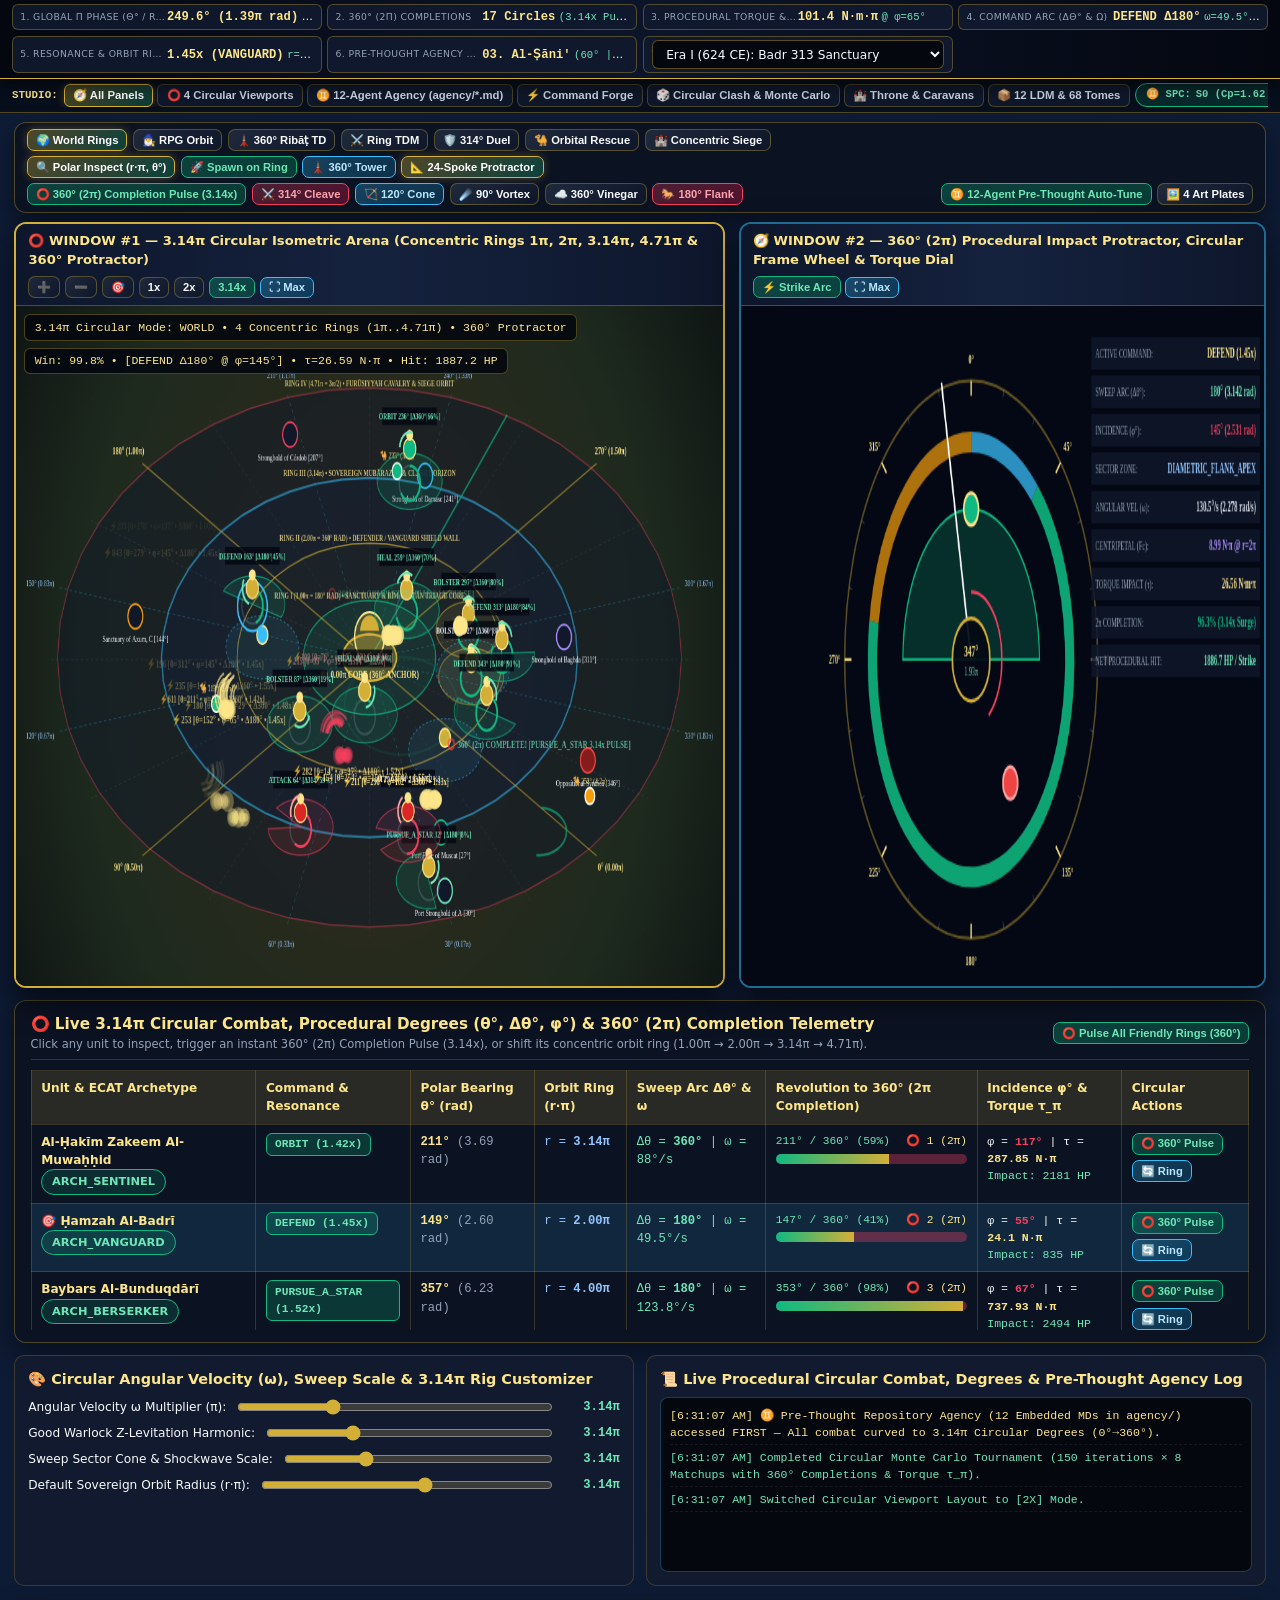
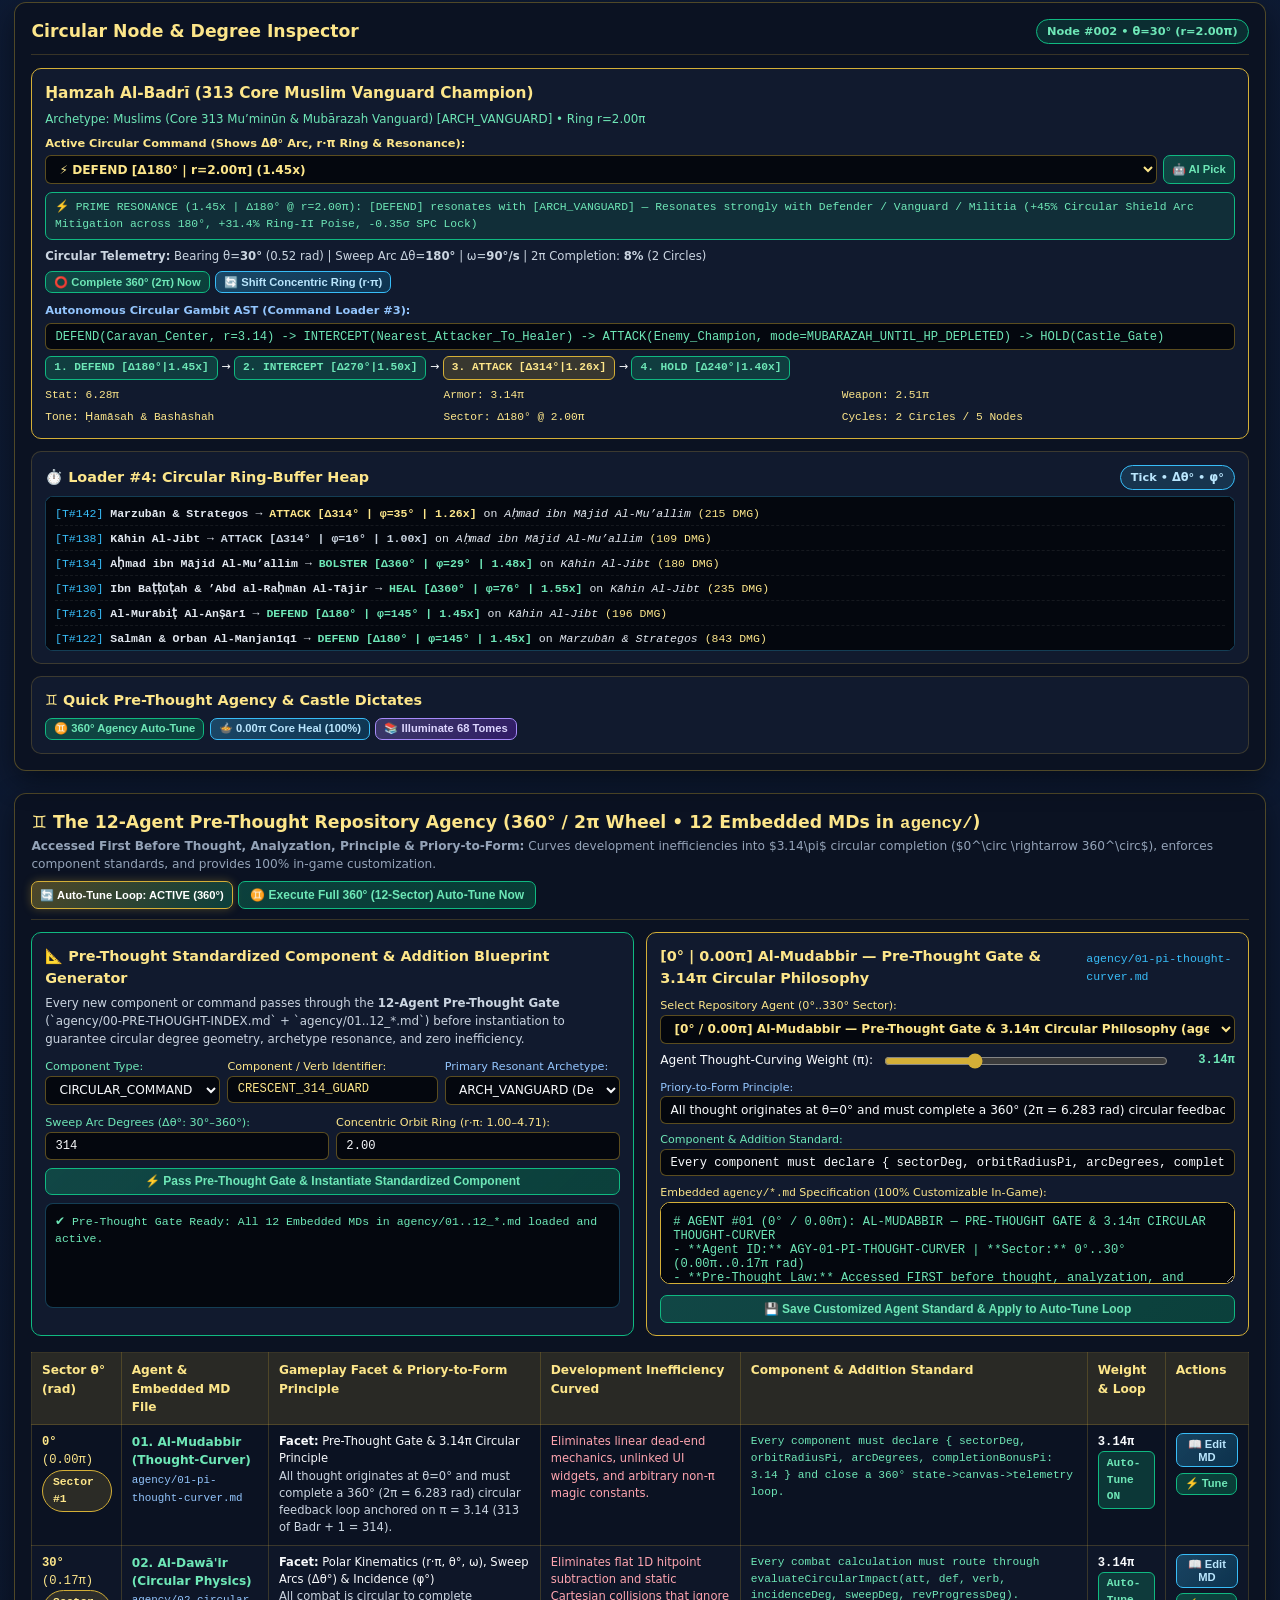
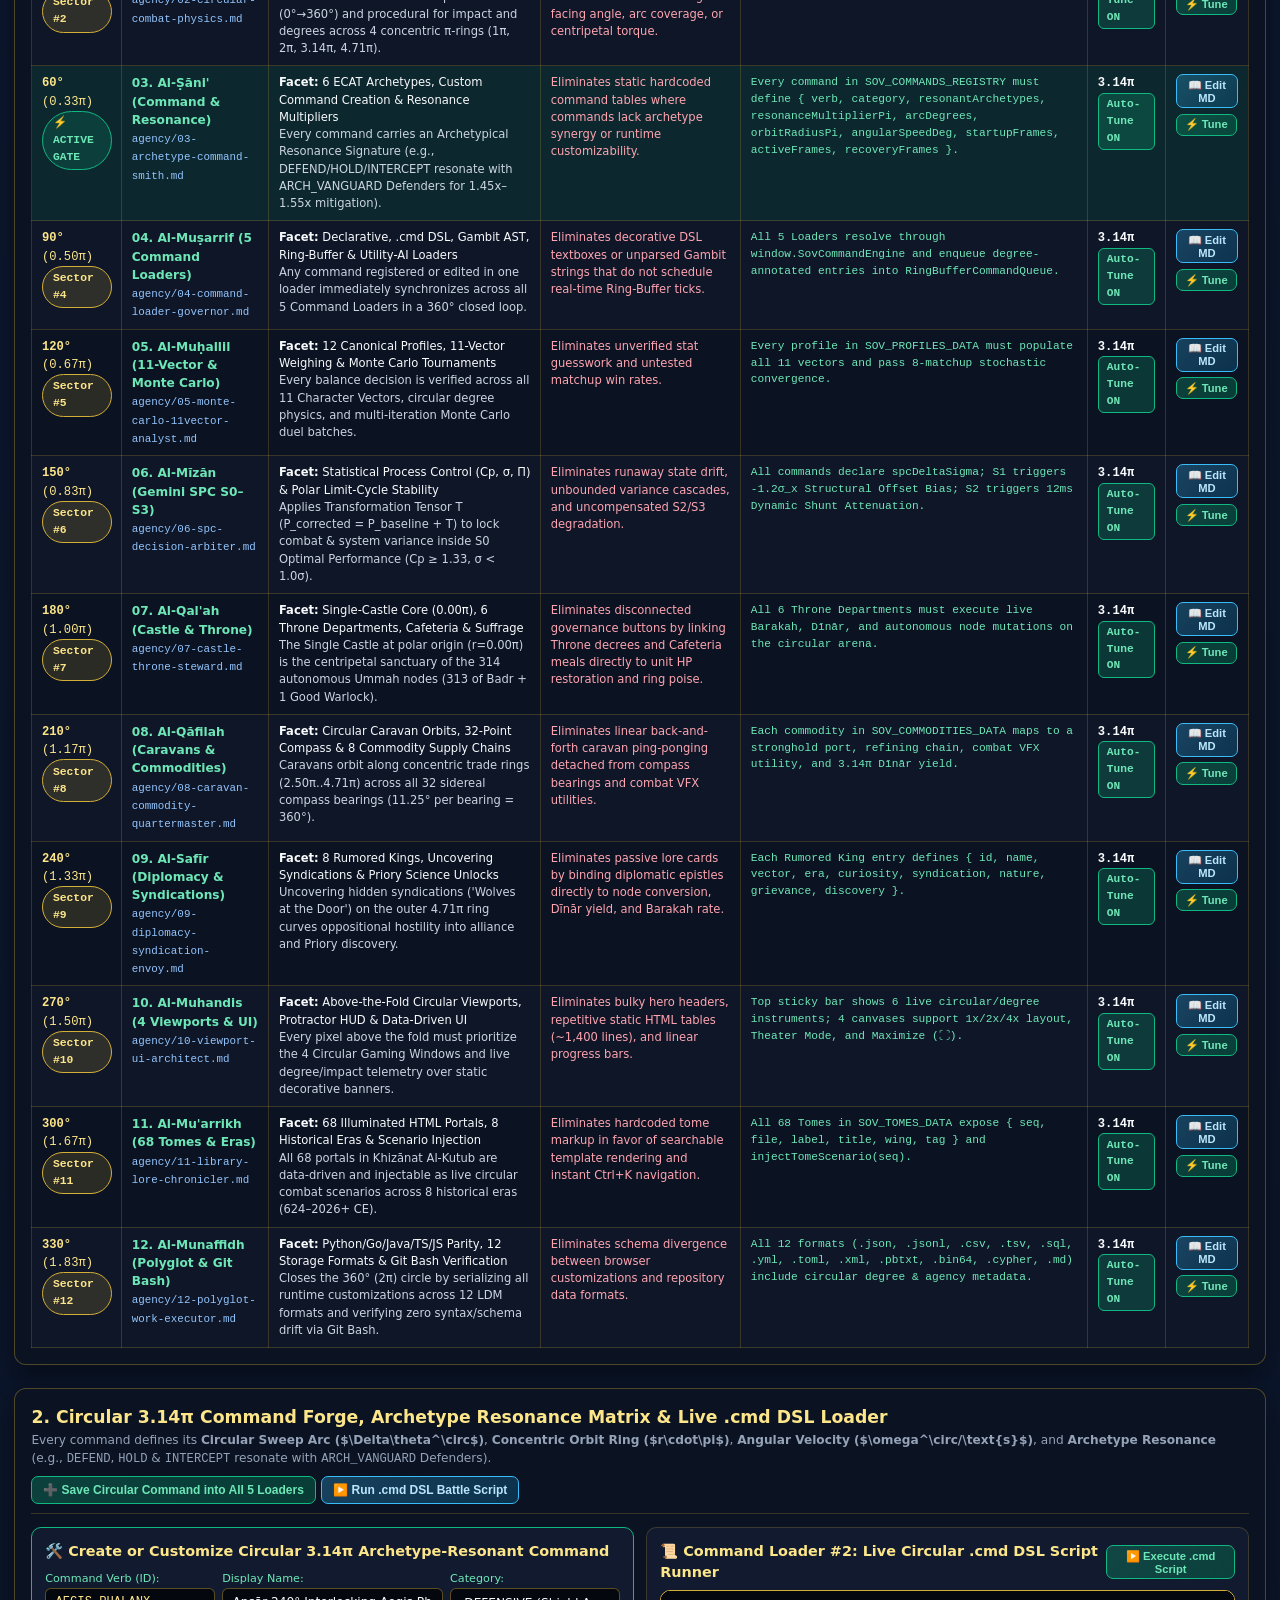
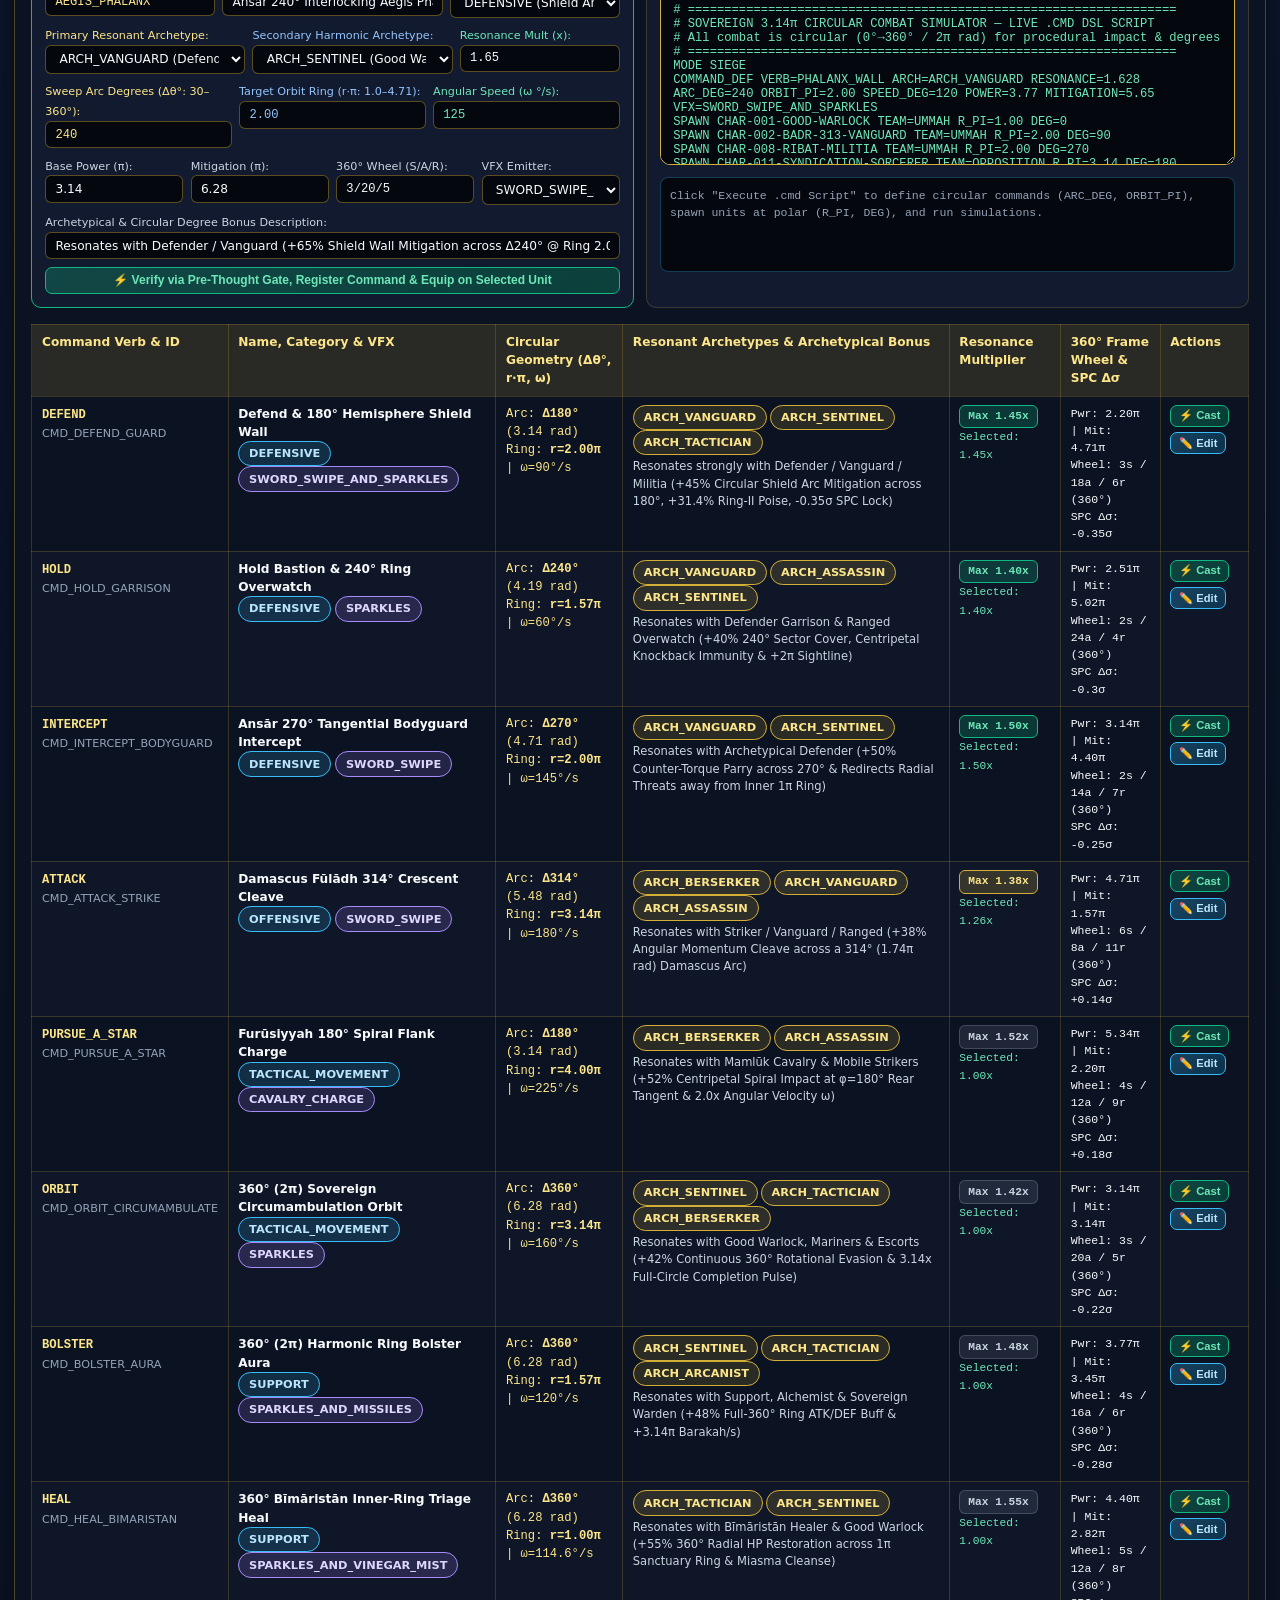
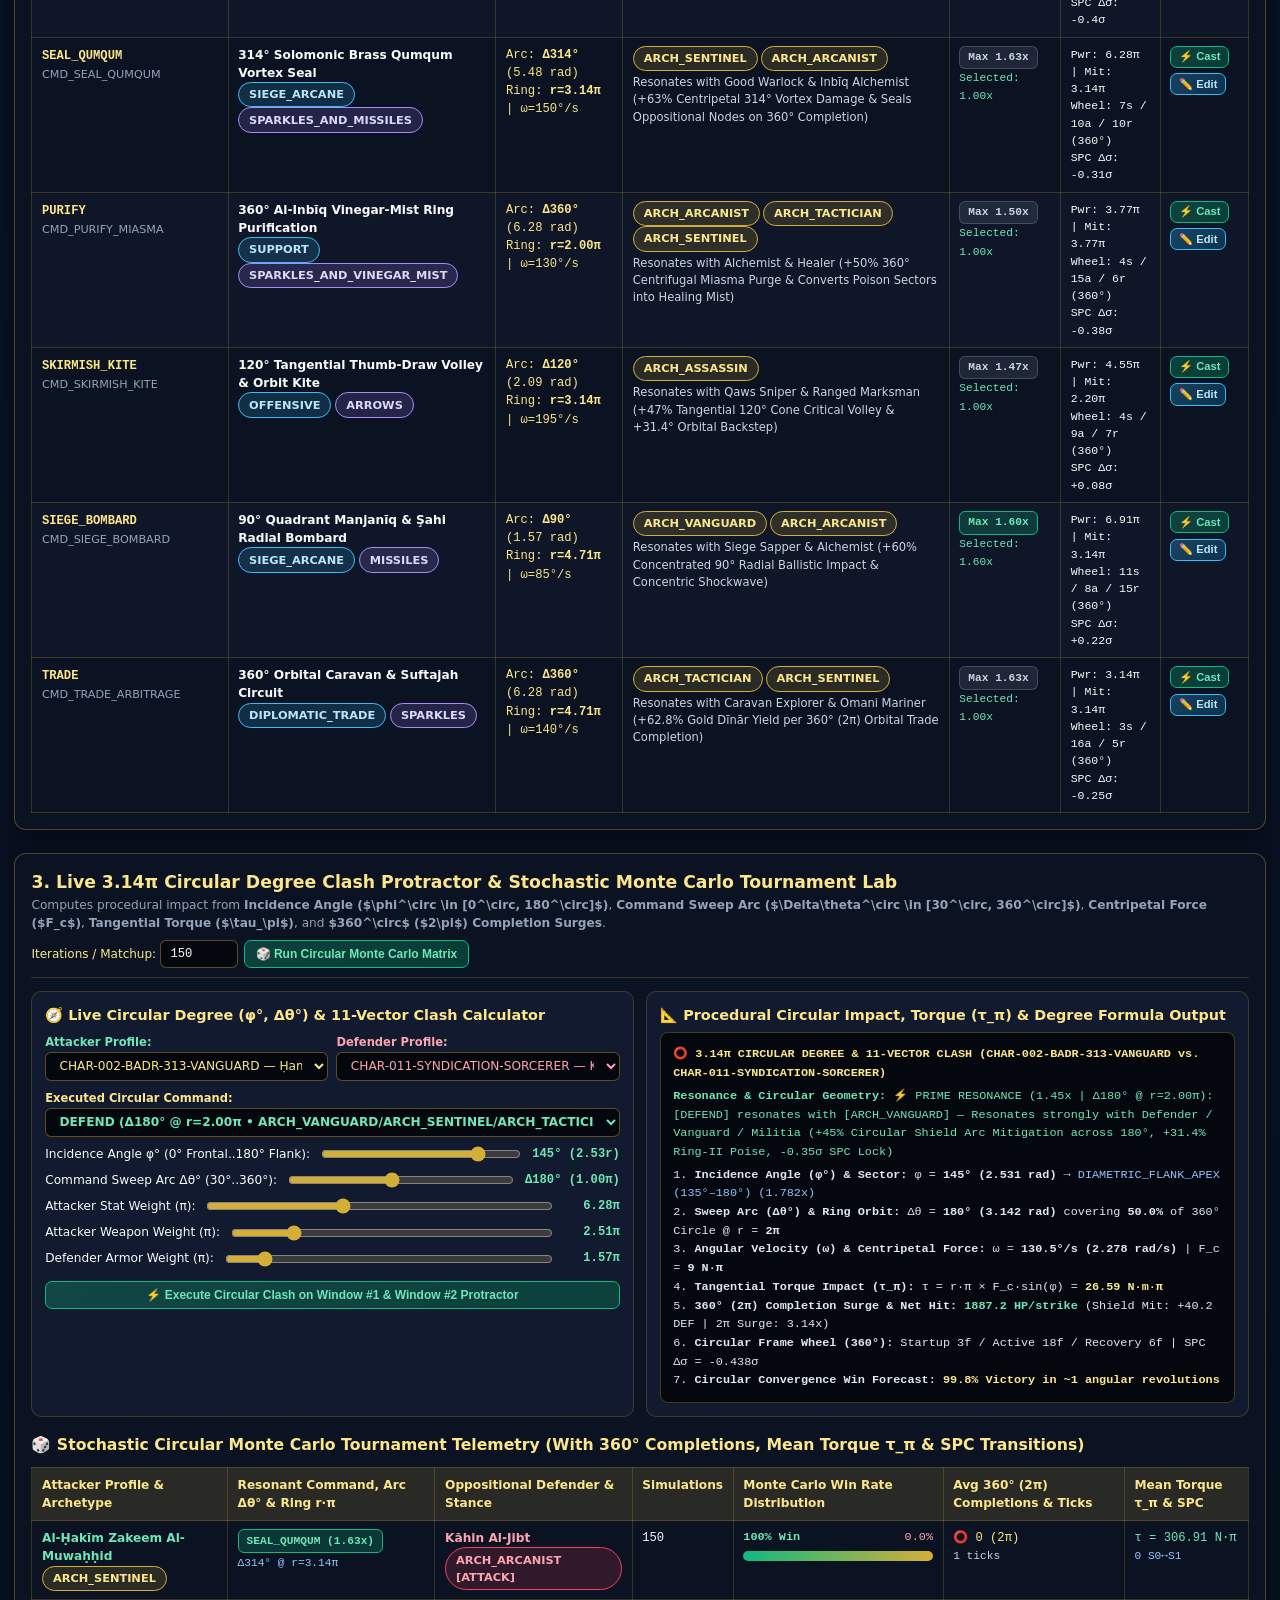
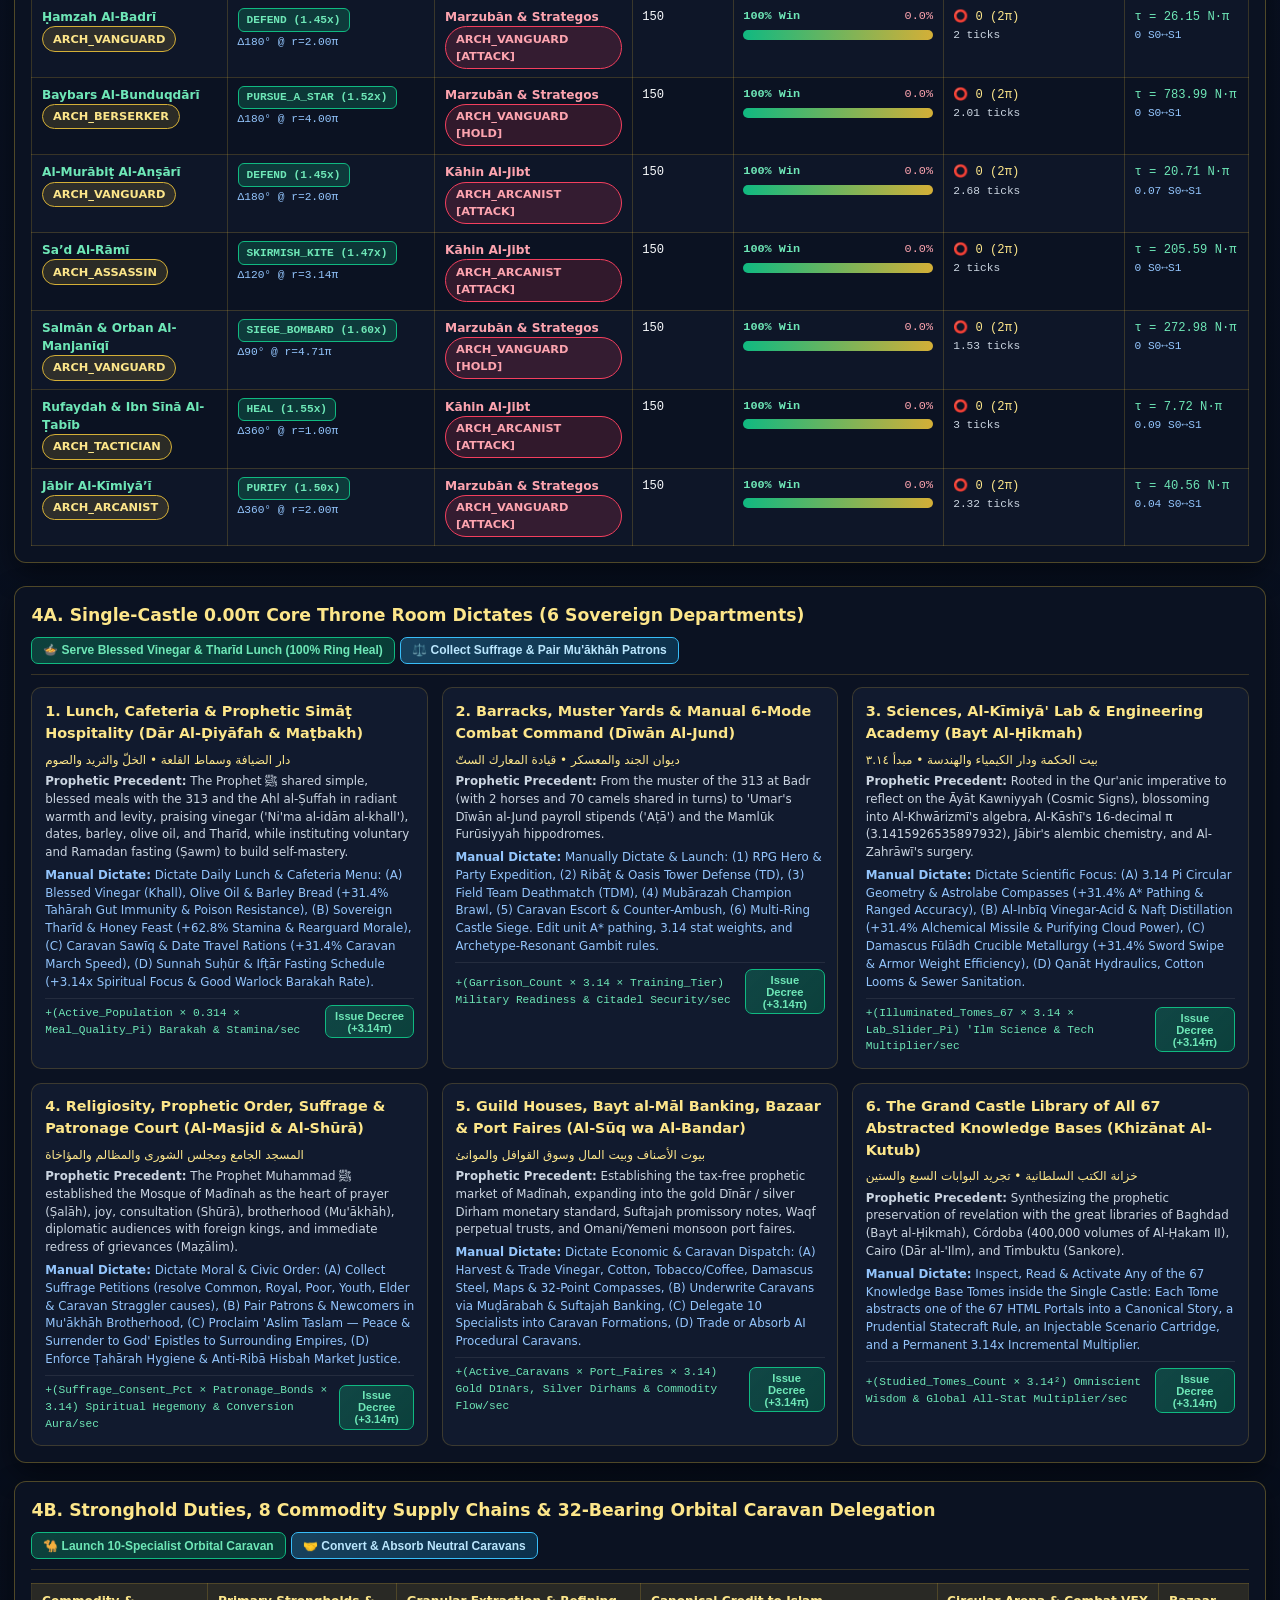
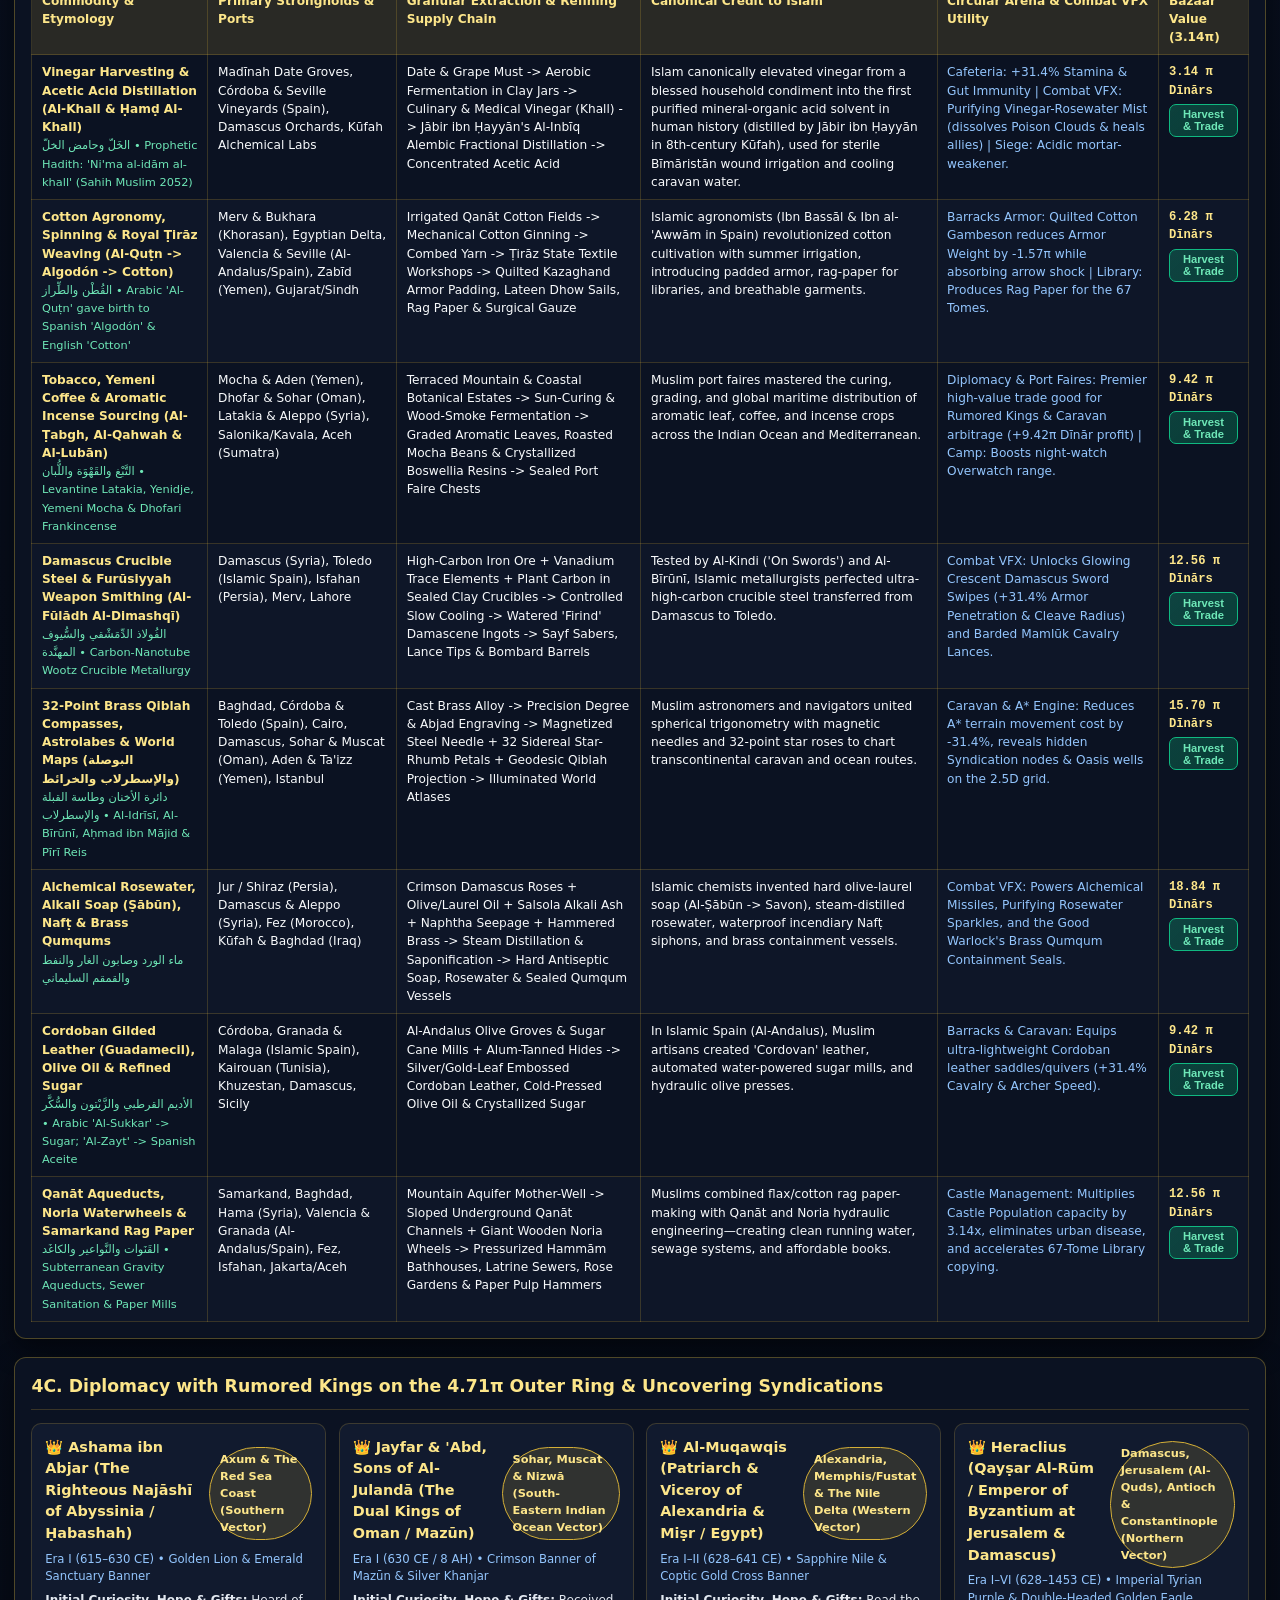
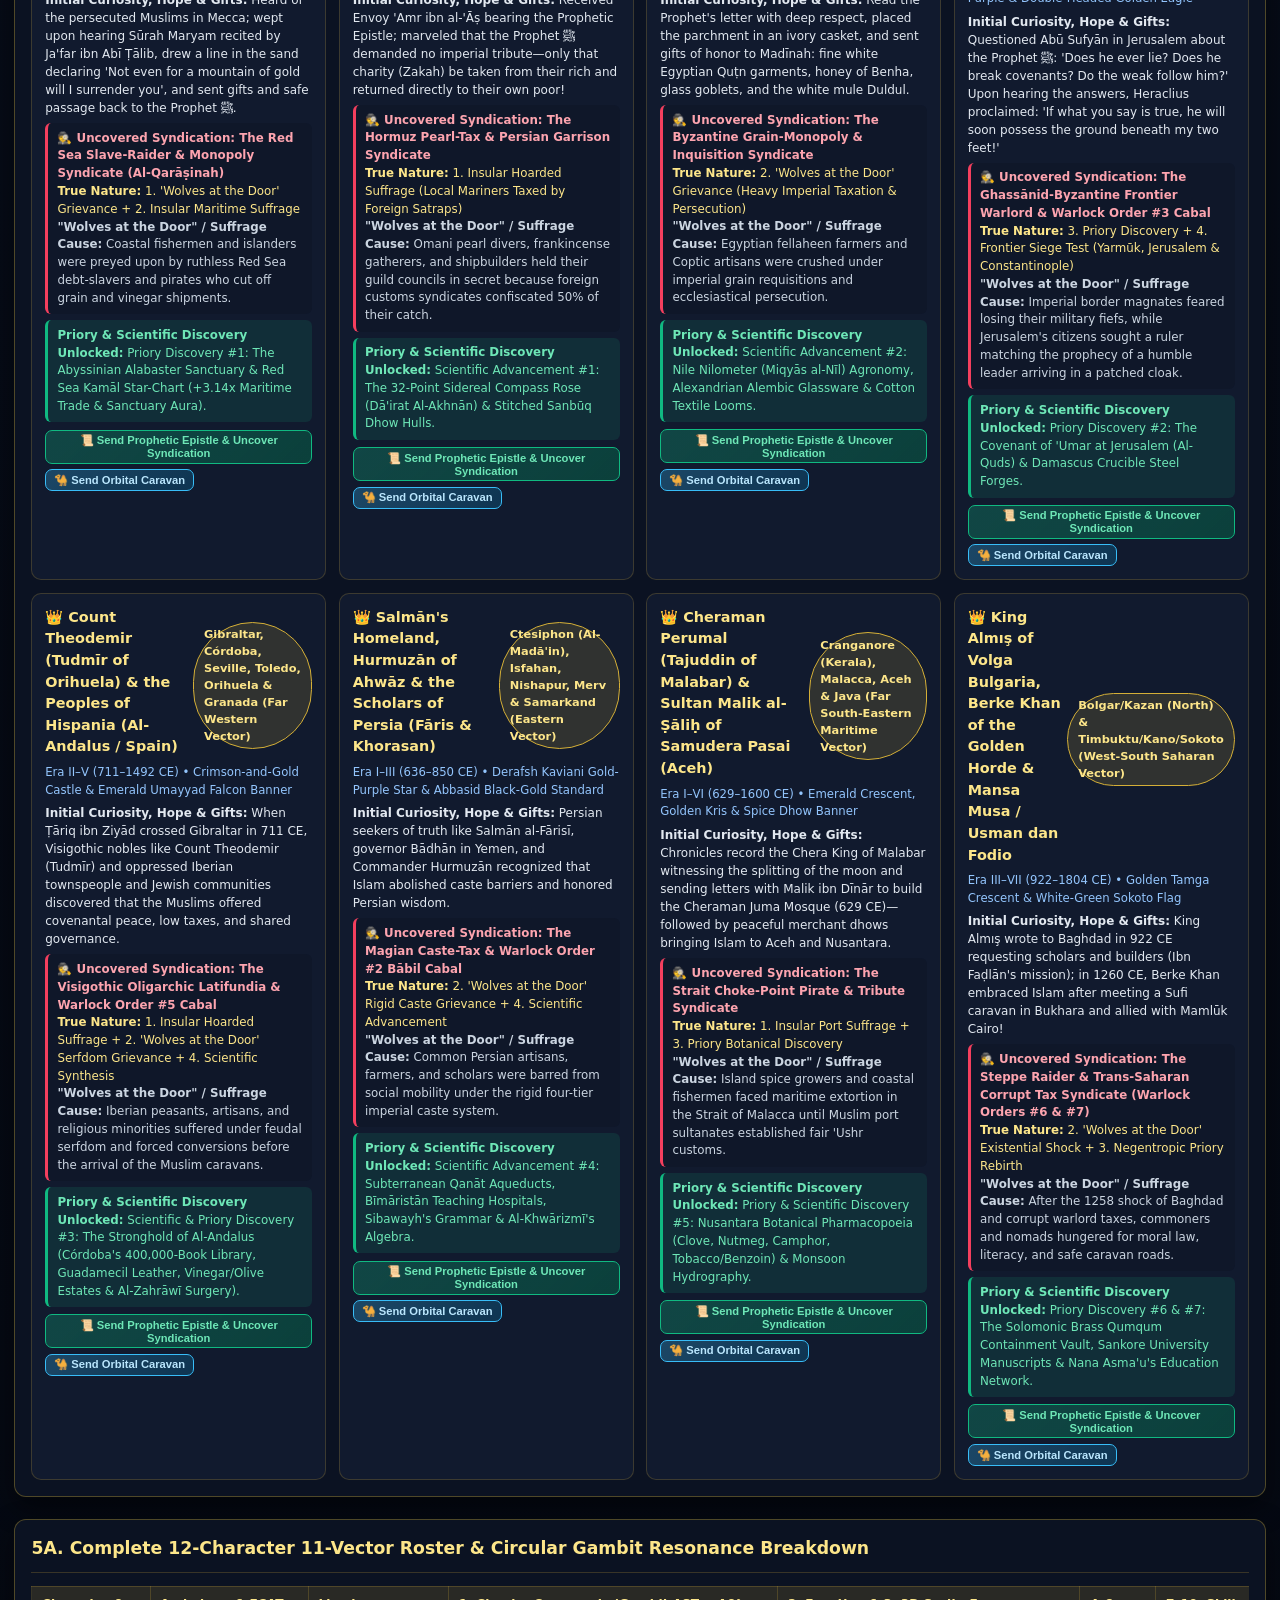
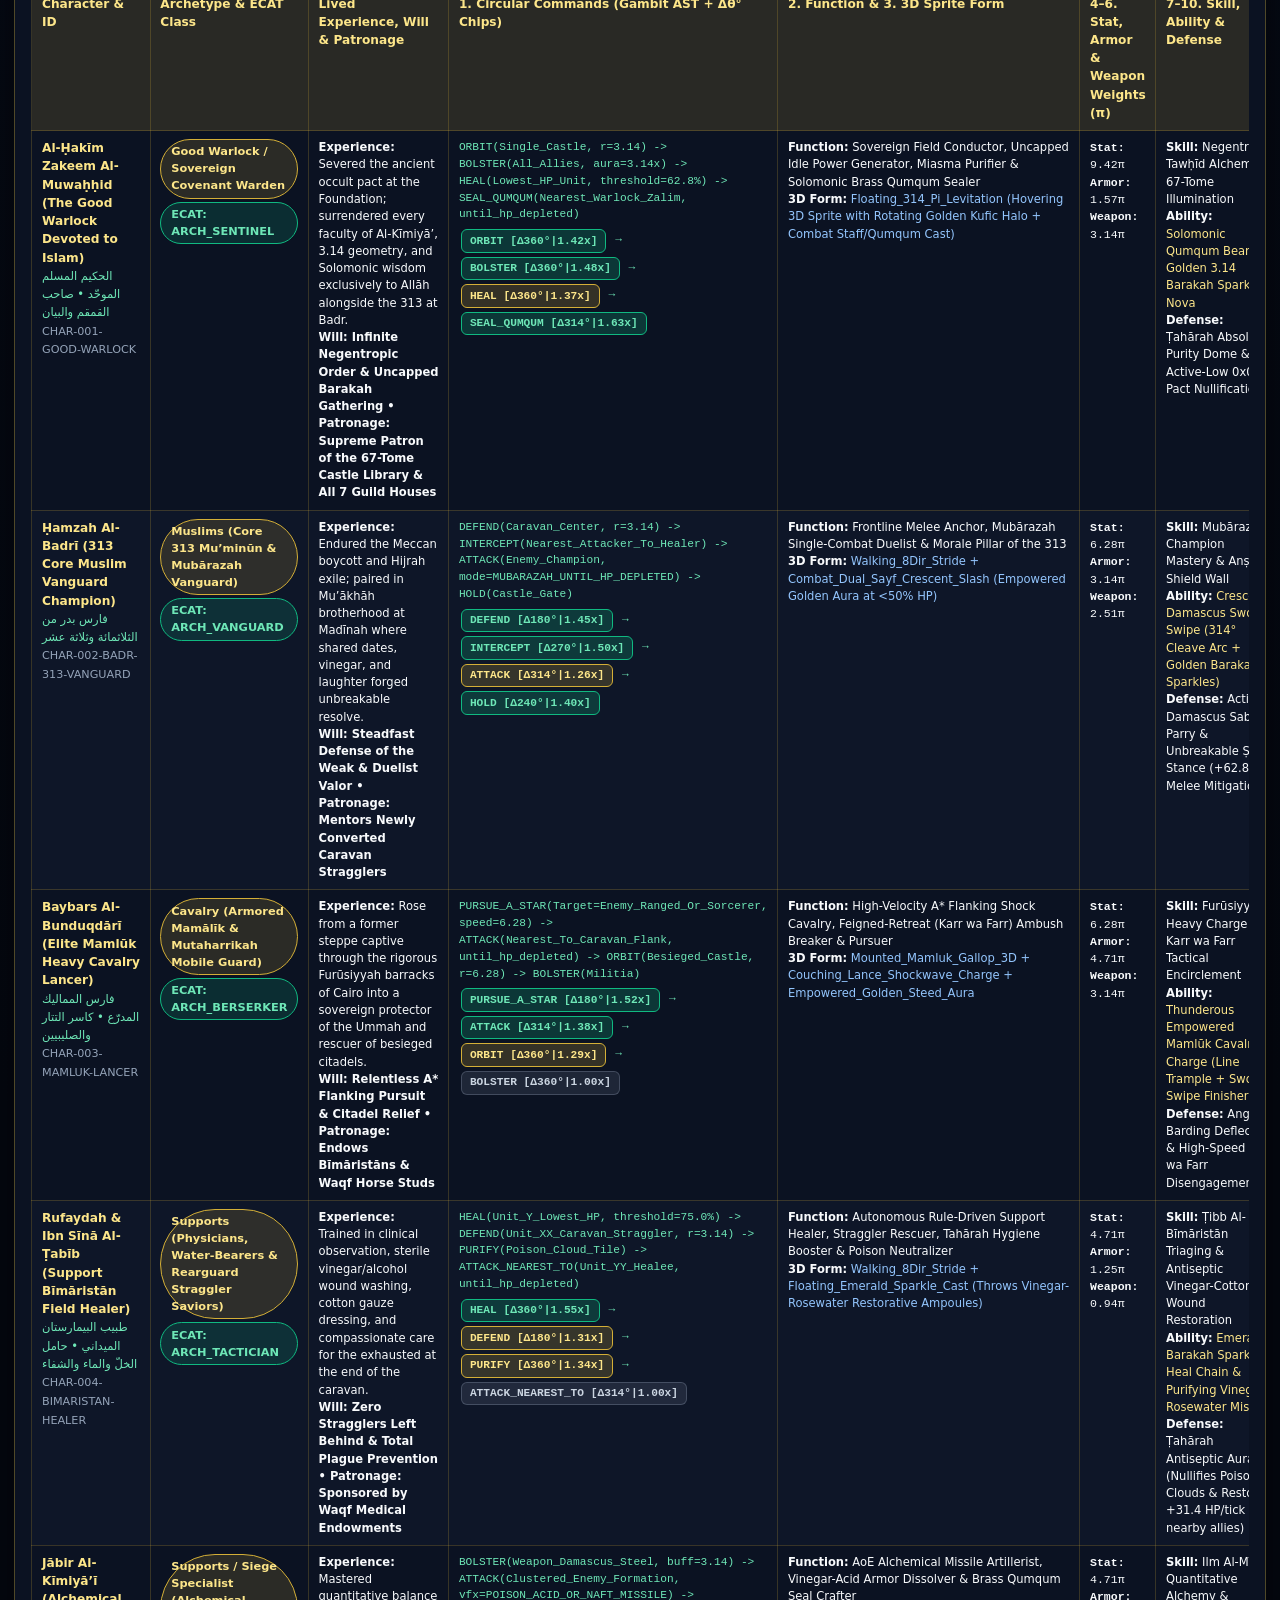
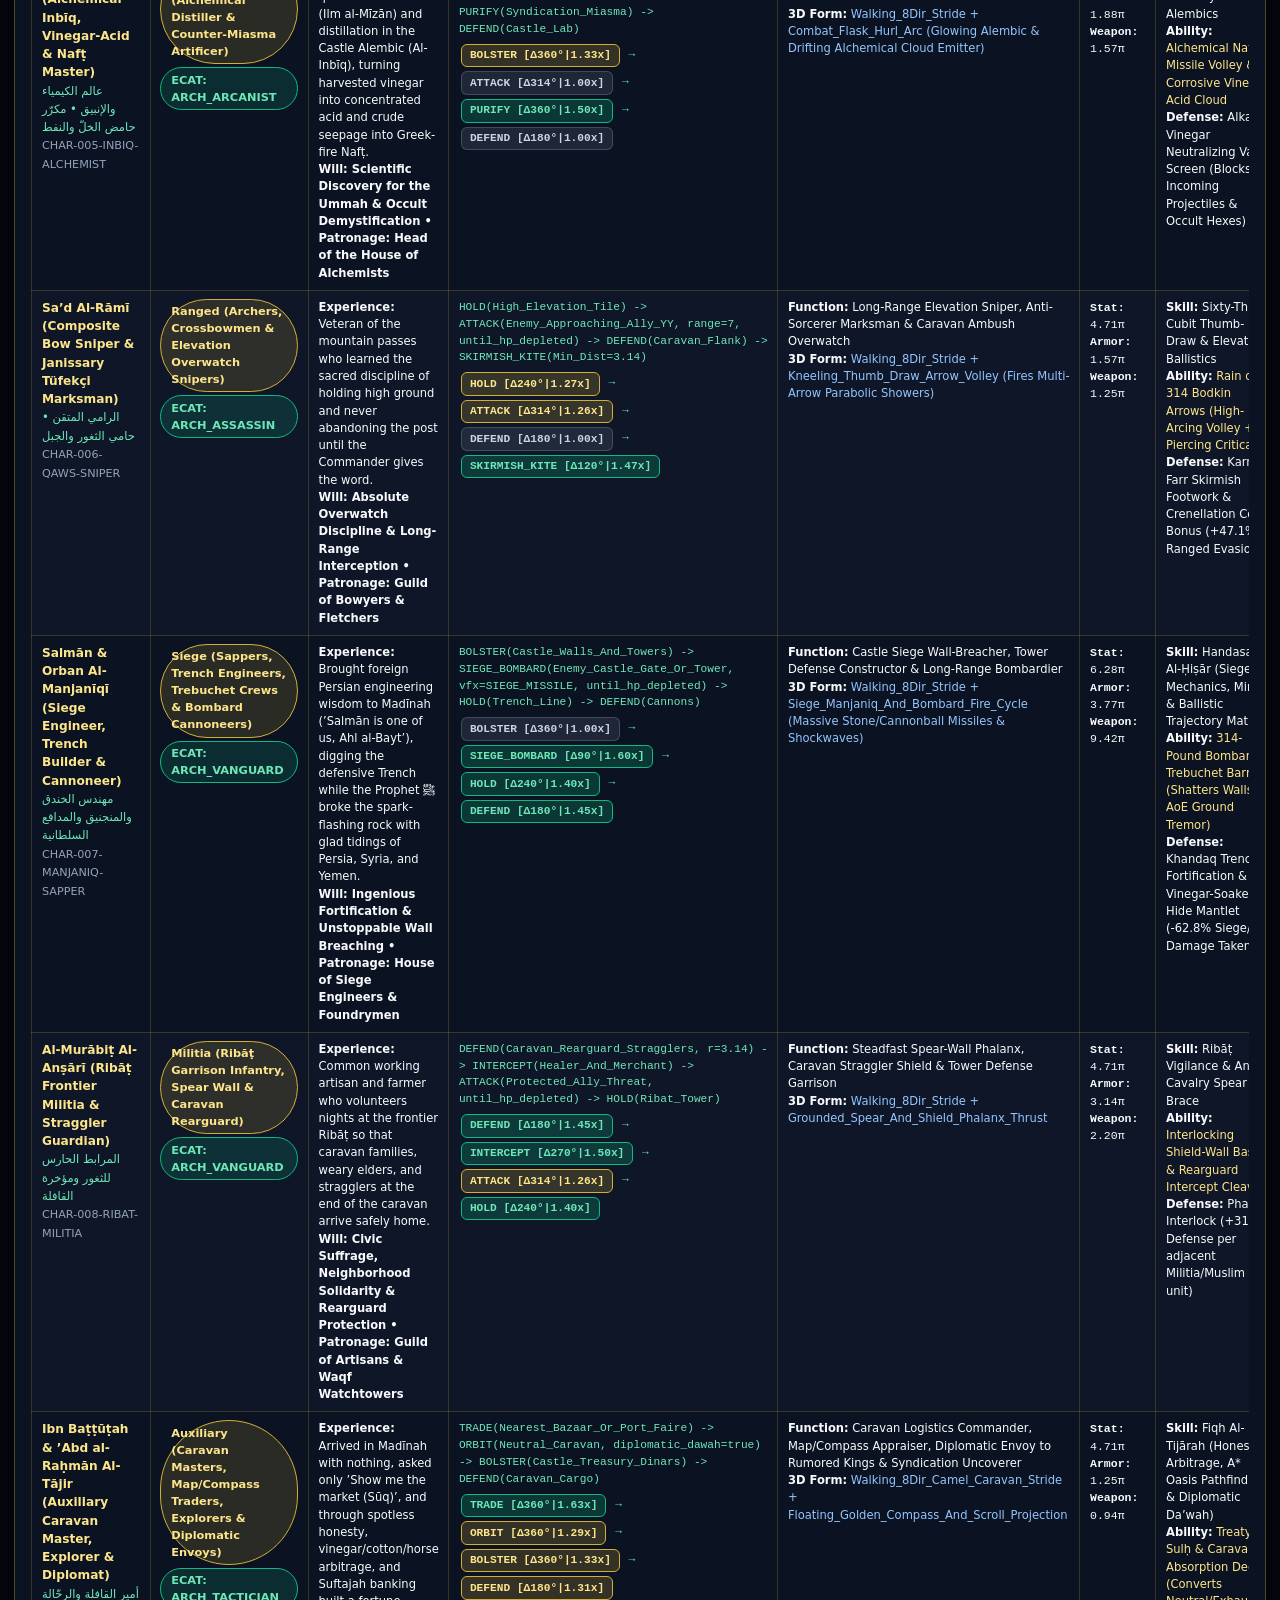
==== commit 62e6568b: "Refactor top HUD & control deck into single-row grids and remove all dead portal links" ====
--- a/index.html
+++ b/index.html
@@ -3,237 +3,51 @@
 <head>
   <meta charset="UTF-8" />
   <meta name="viewport" content="width=device-width, initial-scale=1.0" />
-  <title>Portal #68 — Sovereign 3.14π Circular Combat Studio, Procedural Degrees &amp; 12-Agent Pre-Thought Agency</title>
+  <title>Sovereign 3.14π Circular Combat Studio — Procedural Degrees &amp; 12-Agent Pre-Thought Agency</title>
   <link rel="stylesheet" href="studio/studio.css" />
-  <style id="sovereign-universal-nav-css">
-    .sov-global-wrap {
-      background: linear-gradient(90deg, #04060c 0%, #0c1324 50%, #04060c 100%);
-      border-bottom: 1px solid rgba(212, 175, 55, 0.45);
-      font-family: 'Segoe UI', system-ui, -apple-system, sans-serif;
-      position: relative;
-      z-index: 9999;
-    }
-    .sov-global-bar {
-      max-width: 1860px;
-      margin: 0 auto;
-      padding: 0.28rem 0.9rem;
-      display: flex;
-      flex-wrap: wrap;
-      align-items: center;
-      justify-content: space-between;
-      gap: 0.35rem;
-    }
-    .sov-wing-links {
-      display: flex;
-      flex-wrap: wrap;
-      align-items: center;
-      gap: 0.28rem;
-    }
-    .sov-pill {
-      display: inline-flex;
-      align-items: center;
-      gap: 0.25rem;
-      padding: 0.18rem 0.5rem;
-      border-radius: 999px;
-      background: rgba(15, 23, 42, 0.92);
-      border: 1px solid rgba(255, 255, 255, 0.14);
-      color: #cbd5e1;
-      text-decoration: none;
-      font-size: 0.69rem;
-      font-weight: 600;
-      cursor: pointer;
-    }
-    .sov-pill:hover {
-      color: #ffffff;
-      border-color: #d4af37;
-      background: rgba(212, 175, 55, 0.22);
-    }
-    .sov-pill-master {
-      background: linear-gradient(135deg, rgba(212, 175, 55, 0.28), rgba(16, 185, 129, 0.22));
-      border-color: #d4af37;
-      color: #fde68a;
-      font-weight: 700;
-    }
-    .sov-pill-drawer {
-      background: #1e293b;
-      border-color: #f43f5e;
-      color: #fda4af;
-      font-weight: 700;
-    }
-    .sov-modal-backdrop {
-      display: none;
-      position: fixed;
-      inset: 0;
-      background: rgba(3, 5, 10, 0.88);
-      backdrop-filter: blur(6px);
-      z-index: 100000;
-      overflow-y: auto;
-      padding: 2rem 1.2rem;
-    }
-    .sov-modal-backdrop.open { display: block; }
-    .sov-modal-box {
-      max-width: 1380px;
-      margin: 0 auto;
-      background: #0b101d;
-      border: 2px solid #d4af37;
-      border-radius: 14px;
-      padding: 1.4rem;
-    }
-    .sov-modal-header {
-      display: flex;
-      flex-wrap: wrap;
-      justify-content: space-between;
-      align-items: center;
-      gap: 0.8rem;
-      margin-bottom: 1rem;
-      padding-bottom: 0.8rem;
-      border-bottom: 1px solid rgba(255, 255, 255, 0.12);
-    }
-    .sov-search-input {
-      flex: 1;
-      min-width: 260px;
-      background: #050811;
-      border: 1px solid #38bdf8;
-      color: #ffffff;
-      padding: 0.5rem 0.85rem;
-      border-radius: 8px;
-      font-size: 0.84rem;
-    }
-    .sov-drawer-grid {
-      display: grid;
-      grid-template-columns: repeat(auto-fill, minmax(280px, 1fr));
-      gap: 0.6rem;
-      max-height: 70vh;
-      overflow-y: auto;
-    }
-    .sov-drawer-item {
-      display: block;
-      background: rgba(255, 255, 255, 0.03);
-      border: 1px solid rgba(255, 255, 255, 0.1);
-      border-left: 4px solid #d4af37;
-      border-radius: 8px;
-      padding: 0.5rem 0.7rem;
-      text-decoration: none;
-      color: #e2e8f0;
-    }
-  </style>
 </head>
 <body>
-  <!-- Compact Universal Portal Switcher Ribbon -->
-  <div id="sovereign-universal-nav" class="sov-global-wrap" data-portal-seq="68" data-portal-total="68">
-    <div class="sov-global-bar">
-      <div class="sov-wing-links">
-        <a class="sov-pill sov-pill-master" href="index.html">🏠 Master Studio Hub (68)</a>
-        <a class="sov-pill" href="islamic-alchemical-hygiene-caravan-governance-and-suffrage-thesis.html">⚖️ Hygiene, Caravan &amp; Suffrage (#66)</a>
-        <a class="sov-pill" href="islamic-compass-caliphate-maps-and-flags-every-age-every-country.html">🧭 32-Pt Compass &amp; 57 Flags (#65)</a>
-        <a class="sov-pill" href="islamic-maritime-boating-piracy-mercantilism-currency-maps-astrolabes-oman-yemen.html">⛵ Maritime &amp; Oman/Yemen (#64)</a>
-        <button type="button" class="sov-pill sov-pill-drawer" onclick="toggleSovDrawer()">⚡ All 68 Portals (Ctrl+K)</button>
-      </div>
-      <div class="sov-wing-links">
-        <span class="sov-pill" style="border-color:#10b981;color:#6ee7b7;font-family:Consolas,monospace;">♊ Polar SPC Limit-Cycle: <strong id="hudSpcBadgeVal">S0 (Cp=1.62 | σ=0.42 | θ=0°)</strong></span>
-        <span class="sov-pill" style="border-color:#d4af37;color:#fde68a;font-family:Consolas,monospace;">3.14π Circular Principle (0°→360° / 2π)</span>
-      </div>
-    </div>
-  </div>
-
-  <!-- All 68 Portals Modal Drawer -->
-  <div id="sovMegaDrawer" class="sov-modal-backdrop" onclick="if(event.target===this)toggleSovDrawer()">
-    <div class="sov-modal-box">
-      <div class="sov-modal-header">
-        <div>
-          <div style="font-family:Consolas,monospace;font-size:0.74rem;color:#FDE68A;">SOVEREIGN MASTER ATLAS • ALL 68 HTML PORTALS</div>
-          <h2 style="font-size:1.2rem;color:#FFF;margin:0.15rem 0;">Instant Portal Switcher &amp; Cross-Wing Navigator (#68 / 68)</h2>
-        </div>
-        <input id="sovDrawerSearch" class="sov-search-input" type="text" placeholder="Filter all 68 portals by name, verse, philosopher, scientist, or file..." oninput="filterSovDrawer(this.value)" />
-        <button type="button" class="sov-pill" onclick="toggleSovDrawer()">✕ Close (Esc)</button>
-      </div>
-      <div id="sovDrawerGrid" class="sov-drawer-grid"></div>
-    </div>
-  </div>
-
-  <script>
-    function toggleSovDrawer() {
-      const m = document.getElementById('sovMegaDrawer');
-      if (!m) return;
-      m.classList.toggle('open');
-      if (m.classList.contains('open')) {
-        const inp = document.getElementById('sovDrawerSearch');
-        if (inp) setTimeout(() => inp.focus(), 50);
-      }
-    }
-    function filterSovDrawer(q) {
-      const term = (q || '').toLowerCase().trim();
-      document.querySelectorAll('#sovDrawerGrid .sov-drawer-item').forEach(el => {
-        const hay = el.getAttribute('data-search') || '';
-        el.style.display = (!term || hay.includes(term)) ? 'block' : 'none';
-      });
-    }
-    document.addEventListener('keydown', function (e) {
-      if ((e.ctrlKey || e.metaKey) && e.key.toLowerCase() === 'k') {
-        e.preventDefault();
-        toggleSovDrawer();
-      } else if (e.key === 'Escape') {
-        const m = document.getElementById('sovMegaDrawer');
-        if (m && m.classList.contains('open')) toggleSovDrawer();
-      }
-    });
-  </script>
-
   <!-- ========================================================================
-       REFACTORED RELEVANT TELEMETRY BAR: 3.14π CIRCULAR COMBAT, DEGREES & AGENCY
+       SINGLE-ROW RELEVANT TELEMETRY BAR: 3.14π CIRCULAR COMBAT, DEGREES & AGENCY
        ======================================================================== -->
   <div class="hud-sticky-bar">
     <div class="hud-inner">
       <div class="hud-metric" title="Global 3.14π Circular Phase Angle (0° → 360° / 0 → 2π rad)">
-        <div>
-          <div class="hud-metric-label">1. Global π Phase (θ° / rad)</div>
-          <div><span id="hudGlobalAngleVal" class="hud-metric-val">248.4° (1.38π)</span> <span id="hudGlobalAnglePct" class="hud-metric-rate">69% of 2π</span></div>
-        </div>
+        <div class="hud-metric-label">1. Global π Phase (θ° / rad)</div>
+        <div><span id="hudGlobalAngleVal" class="hud-metric-val">248.4° (1.38π)</span> <span id="hudGlobalAnglePct" class="hud-metric-rate">69% of 2π</span></div>
       </div>
       <div class="hud-metric" title="Completed 360° (2π) Full-Circle Combat Revolutions & 3.14x Completion Surge">
-        <div>
-          <div class="hud-metric-label">2. 360° (2π) Completions</div>
-          <div><span id="hudCompletedCirclesVal" class="hud-metric-val">12 Circles</span> <span id="hudCompletedCirclesRate" class="hud-metric-rate">(3.14x Pulse)</span></div>
-        </div>
+        <div class="hud-metric-label">2. 360° (2π) Completions</div>
+        <div><span id="hudCompletedCirclesVal" class="hud-metric-val">12 Circles</span> <span id="hudCompletedCirclesRate" class="hud-metric-rate">(3.14x Pulse)</span></div>
       </div>
       <div class="hud-metric" title="Real-Time Procedural Tangential Torque Impact (τ_π) & Incidence Angle (φ°)">
-        <div>
-          <div class="hud-metric-label">3. Procedural Torque &amp; φ°</div>
-          <div><span id="hudTorqueImpactVal" class="hud-metric-val">54.2 N·m·π</span> <span id="hudIncidenceVal" class="hud-metric-rate">@ φ=135°</span></div>
-        </div>
+        <div class="hud-metric-label">3. Procedural Torque &amp; φ°</div>
+        <div><span id="hudTorqueImpactVal" class="hud-metric-val">54.2 N·m·π</span> <span id="hudIncidenceVal" class="hud-metric-rate">@ φ=135°</span></div>
       </div>
       <div class="hud-metric" title="Active Unit Command Sweep Arc Span (Δθ°) & Angular Velocity (ω °/s)">
-        <div>
-          <div class="hud-metric-label">4. Command Arc (Δθ° &amp; ω)</div>
-          <div><span id="hudSweepArcVal" class="hud-metric-val">DEFEND Δ180°</span> <span id="hudAngularSpeedVal" class="hud-metric-rate">ω=130.5°/s</span></div>
-        </div>
+        <div class="hud-metric-label">4. Command Arc (Δθ° &amp; ω)</div>
+        <div><span id="hudSweepArcVal" class="hud-metric-val">DEFEND Δ180°</span> <span id="hudAngularSpeedVal" class="hud-metric-rate">ω=130.5°/s</span></div>
       </div>
       <div class="hud-metric" title="Selected Unit Archetype Resonance Multiplier & Concentric Orbit Ring (r·π)">
-        <div>
-          <div class="hud-metric-label">5. Resonance &amp; Orbit Ring</div>
-          <div><span id="hudResonanceHudVal" class="hud-metric-val">1.45x (VANGUARD)</span> <span id="hudOrbitRingHudVal" class="hud-metric-rate">r=2.00π</span></div>
-        </div>
+        <div class="hud-metric-label">5. Resonance &amp; Orbit Ring</div>
+        <div><span id="hudResonanceHudVal" class="hud-metric-val">1.45x (VANGUARD)</span> <span id="hudOrbitRingHudVal" class="hud-metric-rate">r=2.00π</span></div>
       </div>
       <div class="hud-metric" title="Pre-Thought Repository Agency Gate (12 Embedded MDs in agency/)">
-        <div>
-          <div class="hud-metric-label">6. Pre-Thought Agency Gate</div>
-          <div><span id="hudAgencyGateVal" class="hud-metric-val">01. Al-Mudabbir</span> <span id="hudAgencyCycleVal" class="hud-metric-rate">(0° | Cycle #1)</span></div>
-        </div>
+        <div class="hud-metric-label">6. Pre-Thought Agency Gate</div>
+        <div><span id="hudAgencyGateVal" class="hud-metric-val">01. Al-Mudabbir</span> <span id="hudAgencyCycleVal" class="hud-metric-rate">(0° | Cycle #1)</span></div>
       </div>
       <div class="hud-metric">
-        <div>
-          <div class="hud-metric-label">Canon Era Palette</div>
-          <select id="hudEraSelector" class="studio-select" onchange="window.SovGame.setContemporaryEra(this.value)">
-            <option value="0">Era I (624 CE): Badr 313 Sanctuary</option>
-            <option value="1">Era II (636 CE): Yarmūk &amp; Jerusalem</option>
-            <option value="2">Era III (711 CE): Al-Andalus (Spain)</option>
-            <option value="3">Era IV (800 CE): Baghdad Bayt al-Ḥikmah</option>
-            <option value="4">Era V (1187–1260 CE): Ḥiṭṭīn &amp; Mamlūks</option>
-            <option value="5">Era VI (1453–1600 CE): Şahi Bombards</option>
-            <option value="6">Era VII (1650–1850 CE): Omani Dhows</option>
-            <option value="7">Era VIII (2026+ CE): 57-Nation Priory</option>
-          </select>
-        </div>
+        <div class="hud-metric-label">7. Canon Era &amp; SPC Limit-Cycle</div>
+        <select id="hudEraSelector" class="studio-select" onchange="window.SovGame.setContemporaryEra(this.value)">
+          <option value="0">Era I (624 CE): Badr 313 Sanctuary</option>
+          <option value="1">Era II (636 CE): Yarmūk &amp; Jerusalem</option>
+          <option value="2">Era III (711 CE): Al-Andalus (Spain)</option>
+          <option value="3">Era IV (800 CE): Baghdad Bayt al-Ḥikmah</option>
+          <option value="4">Era V (1187–1260 CE): Ḥiṭṭīn &amp; Mamlūks</option>
+          <option value="5">Era VI (1453–1600 CE): Şahi Bombards</option>
+          <option value="6">Era VII (1650–1850 CE): Omani Dhows</option>
+          <option value="7">Era VIII (2026+ CE): 57-Nation Priory</option>
+        </select>
       </div>
     </div>
   </div>
@@ -242,21 +56,21 @@
   <nav class="studio-nav-ribbon">
     <div class="studio-nav-inner">
       <div class="studio-tab-group">
-        <span style="font-family:Consolas,monospace;font-size:0.72rem;color:#FDE68A;font-weight:700;margin-right:3px;">STUDIO:</span>
+        <span style="font-family:Consolas,monospace;font-size:0.68rem;color:#FDE68A;font-weight:700;margin-right:2px;">STUDIO:</span>
         <button class="studio-tab-btn active" data-tab="ALL" onclick="window.SovGame.switchStudioTab('ALL')">🧭 All Panels</button>
-        <button class="studio-tab-btn" data-tab="VIEWPORTS" onclick="window.SovGame.switchStudioTab('VIEWPORTS')">⭕ 4 Circular Viewports &amp; Degrees</button>
-        <button class="studio-tab-btn" data-tab="AGENCY" onclick="window.SovGame.switchStudioTab('AGENCY')">♊ 12-Agent Pre-Thought Agency (agency/*.md)</button>
-        <button class="studio-tab-btn" data-tab="COMMAND_FORGE" onclick="window.SovGame.switchStudioTab('COMMAND_FORGE')">⚡ Command Forge &amp; Resonance</button>
+        <button class="studio-tab-btn" data-tab="VIEWPORTS" onclick="window.SovGame.switchStudioTab('VIEWPORTS')">⭕ 4 Circular Viewports</button>
+        <button class="studio-tab-btn" data-tab="AGENCY" onclick="window.SovGame.switchStudioTab('AGENCY')">♊ 12-Agent Agency (agency/*.md)</button>
+        <button class="studio-tab-btn" data-tab="COMMAND_FORGE" onclick="window.SovGame.switchStudioTab('COMMAND_FORGE')">⚡ Command Forge</button>
         <button class="studio-tab-btn" data-tab="TOURNAMENT" onclick="window.SovGame.switchStudioTab('TOURNAMENT')">🎲 Circular Clash &amp; Monte Carlo</button>
-        <button class="studio-tab-btn" data-tab="CASTLE_GOV" onclick="window.SovGame.switchStudioTab('CASTLE_GOV')">🏰 Throne, Caravans &amp; Kings</button>
+        <button class="studio-tab-btn" data-tab="CASTLE_GOV" onclick="window.SovGame.switchStudioTab('CASTLE_GOV')">🏰 Throne &amp; Caravans</button>
         <button class="studio-tab-btn" data-tab="LDM_LIBRARY" onclick="window.SovGame.switchStudioTab('LDM_LIBRARY')">📦 12 LDM &amp; 68 Tomes</button>
       </div>
       <div class="studio-layout-group">
-        <span style="font-family:Consolas,monospace;font-size:0.72rem;color:#6EE7B7;font-weight:700;">WINDOWS:</span>
+        <span class="badge badge-emerald" style="font-family:Consolas,monospace;font-size:0.66rem;" title="Live Polar Gemini SPC Limit-Cycle Attractor">♊ SPC: <strong id="hudSpcBadgeVal">S0 (Cp=1.62 | σ=0.42 | θ=0°)</strong></span>
         <button id="layoutBtn_1x" class="btn btn-sm" onclick="window.SovGame.setViewportLayout('1x')">1x Arena</button>
-        <button id="layoutBtn_2x" class="btn btn-sm active" onclick="window.SovGame.setViewportLayout('2x')">2x Arena + 360° Protractor</button>
-        <button id="layoutBtn_4x" class="btn btn-sm" onclick="window.SovGame.setViewportLayout('4x')">4x Quad Circular Grid</button>
-        <button id="theaterToggleBtn" class="btn btn-sm btn-sapphire" onclick="window.SovGame.toggleTheaterExpanded()">↔ Full-Width Theater</button>
+        <button id="layoutBtn_2x" class="btn btn-sm active" onclick="window.SovGame.setViewportLayout('2x')">2x Arena + 360°</button>
+        <button id="layoutBtn_4x" class="btn btn-sm" onclick="window.SovGame.setViewportLayout('4x')">4x Quad</button>
+        <button id="theaterToggleBtn" class="btn btn-sm btn-sapphire" onclick="window.SovGame.toggleTheaterExpanded()">↔ Full-Width</button>
       </div>
     </div>
   </nav>
@@ -267,35 +81,35 @@
          ====================================================================== -->
     <section id="studioSec_VIEWPORTS" class="studio-section">
       <!-- Compact Circular Combat, Degree & Agency Control Deck -->
-      <div class="panel" style="margin-bottom:0.75rem;padding:0.6rem 0.9rem;">
-        <div style="display:flex;flex-wrap:wrap;align-items:center;justify-content:space-between;gap:0.4rem;margin-bottom:0.45rem;">
-          <div class="btn-row">
-            <button id="modeBtn_WORLD" class="btn btn-sm active" onclick="window.SovGame.setCombatMode('WORLD')">🌍 Circular World Rings</button>
-            <button id="modeBtn_RPG" class="btn btn-sm" onclick="window.SovGame.setCombatMode('RPG')">🧙‍♂️ RPG Warlock Orbit</button>
-            <button id="modeBtn_TD" class="btn btn-sm" onclick="window.SovGame.setCombatMode('TD')">🗼 360° Ribāṭ Defense</button>
+      <div class="panel" style="margin-bottom:0.55rem;padding:0.42rem 0.7rem;">
+        <div style="display:flex;flex-wrap:wrap;align-items:center;justify-content:space-between;gap:0.3rem;margin-bottom:0.32rem;">
+          <div class="btn-row">
+            <button id="modeBtn_WORLD" class="btn btn-sm active" onclick="window.SovGame.setCombatMode('WORLD')">🌍 World Rings</button>
+            <button id="modeBtn_RPG" class="btn btn-sm" onclick="window.SovGame.setCombatMode('RPG')">🧙‍♂️ RPG Orbit</button>
+            <button id="modeBtn_TD" class="btn btn-sm" onclick="window.SovGame.setCombatMode('TD')">🗼 360° Ribāṭ TD</button>
             <button id="modeBtn_TDM" class="btn btn-sm" onclick="window.SovGame.setCombatMode('TDM')">⚔️ Ring TDM</button>
-            <button id="modeBtn_BRAWL" class="btn btn-sm" onclick="window.SovGame.setCombatMode('BRAWL')">🛡️ Mubārazah 314° Duel</button>
+            <button id="modeBtn_BRAWL" class="btn btn-sm" onclick="window.SovGame.setCombatMode('BRAWL')">🛡️ 314° Duel</button>
             <button id="modeBtn_AMBUSH" class="btn btn-sm" onclick="window.SovGame.setCombatMode('AMBUSH')">🐪 Orbital Rescue</button>
             <button id="modeBtn_SIEGE" class="btn btn-sm" onclick="window.SovGame.setCombatMode('SIEGE')">🏰 Concentric Siege</button>
           </div>
           <div class="btn-row">
-            <button id="clickTool_INSPECT" class="btn btn-sm active" onclick="window.SovGame.setCanvasClickTool('INSPECT')">🔍 Click: Polar Inspect / Shift (r·π, θ°)</button>
-            <button id="clickTool_SPAWN_UNIT" class="btn btn-sm btn-emerald" onclick="window.SovGame.setCanvasClickTool('SPAWN_UNIT')">🚀 Click: Spawn on Ring</button>
-            <button id="clickTool_BUILD_TOWER" class="btn btn-sm btn-sapphire" onclick="window.SovGame.setCanvasClickTool('BUILD_TOWER')">🗼 Click: 360° Tower</button>
+            <button id="clickTool_INSPECT" class="btn btn-sm active" onclick="window.SovGame.setCanvasClickTool('INSPECT')">🔍 Polar Inspect (r·π, θ°)</button>
+            <button id="clickTool_SPAWN_UNIT" class="btn btn-sm btn-emerald" onclick="window.SovGame.setCanvasClickTool('SPAWN_UNIT')">🚀 Spawn on Ring</button>
+            <button id="clickTool_BUILD_TOWER" class="btn btn-sm btn-sapphire" onclick="window.SovGame.setCanvasClickTool('BUILD_TOWER')">🗼 360° Tower</button>
             <button id="toggleAStarBtn" class="btn btn-sm active" onclick="window.SovGame.toggleAStarGrid()">📐 24-Spoke Protractor</button>
           </div>
         </div>
-        <div style="display:flex;flex-wrap:wrap;align-items:center;justify-content:space-between;gap:0.4rem;">
-          <div class="btn-row">
-            <button class="btn btn-sm btn-emerald" onclick="window.SovGame.triggerGlobal360CompletionPulse()">⭕ Force 360° (2π) Completion Pulse (3.14x)</button>
-            <button class="btn btn-sm btn-crimson" onclick="window.SovGame.triggerVfxBurst('SWORD_SWIPE')">⚔️ 314° Damascus Cleave</button>
-            <button class="btn btn-sm btn-sapphire" onclick="window.SovGame.triggerVfxBurst('ARROWS')">🏹 120° Arrow Cone</button>
-            <button class="btn btn-sm" onclick="window.SovGame.triggerVfxBurst('MISSILES')">☄️ 90° Qumqum Vortex</button>
-            <button class="btn btn-sm" onclick="window.SovGame.triggerVfxBurst('POISON_VINEGAR')">☁️ 360° Vinegar Ring</button>
-            <button class="btn btn-sm btn-crimson" onclick="window.SovGame.triggerVfxBurst('MAMLUK_CHARGE')">🐎 180° Spiral Flank</button>
-          </div>
-          <div class="btn-row">
-            <button class="btn btn-sm btn-emerald" onclick="window.SovGame.runFull360AgencyAutoTune()">♊ Run 12-Agent Pre-Thought Auto-Tune</button>
+        <div style="display:flex;flex-wrap:wrap;align-items:center;justify-content:space-between;gap:0.3rem;">
+          <div class="btn-row">
+            <button class="btn btn-sm btn-emerald" onclick="window.SovGame.triggerGlobal360CompletionPulse()">⭕ 360° (2π) Completion Pulse (3.14x)</button>
+            <button class="btn btn-sm btn-crimson" onclick="window.SovGame.triggerVfxBurst('SWORD_SWIPE')">⚔️ 314° Cleave</button>
+            <button class="btn btn-sm btn-sapphire" onclick="window.SovGame.triggerVfxBurst('ARROWS')">🏹 120° Cone</button>
+            <button class="btn btn-sm" onclick="window.SovGame.triggerVfxBurst('MISSILES')">☄️ 90° Vortex</button>
+            <button class="btn btn-sm" onclick="window.SovGame.triggerVfxBurst('POISON_VINEGAR')">☁️ 360° Vinegar</button>
+            <button class="btn btn-sm btn-crimson" onclick="window.SovGame.triggerVfxBurst('MAMLUK_CHARGE')">🐎 180° Flank</button>
+          </div>
+          <div class="btn-row">
+            <button class="btn btn-sm btn-emerald" onclick="window.SovGame.runFull360AgencyAutoTune()">♊ 12-Agent Pre-Thought Auto-Tune</button>
             <button class="btn btn-sm" onclick="const d=document.getElementById('conceptPlatesDrawer');d.style.display=d.style.display==='none'?'grid':'none';">🖼️ 4 Art Plates</button>
           </div>
         </div>
--- a/studio/studio.css
+++ b/studio/studio.css
@@ -38,66 +38,80 @@
   overflow-x: hidden;
 }
 
-/* Sticky Studio Top Telemetry & Layout Bar */
+/* Sticky Studio Top Telemetry & Layout Bar (Single-Row High-Density Grid) */
 .hud-sticky-bar {
   position: sticky;
   top: 0;
   z-index: 9500;
   background: linear-gradient(90deg, rgba(4, 7, 15, 0.98) 0%, rgba(12, 21, 42, 0.98) 50%, rgba(4, 7, 15, 0.98) 100%);
-  border-bottom: 2px solid var(--gold);
+  border-bottom: 1px solid var(--gold);
   backdrop-filter: blur(12px);
-  padding: 0.45rem 1rem;
-  box-shadow: 0 8px 28px rgba(0, 0, 0, 0.8);
+  padding: 0.28rem 0.75rem;
+  box-shadow: 0 4px 18px rgba(0, 0, 0, 0.75);
 }
 
 .hud-inner {
   max-width: 1860px;
   margin: 0 auto;
-  display: flex;
-  flex-wrap: wrap;
-  align-items: center;
-  justify-content: space-between;
-  gap: 0.45rem;
+  display: grid;
+  grid-template-columns: repeat(7, minmax(0, 1fr));
+  align-items: stretch;
+  gap: 0.35rem;
+}
+
+@media (max-width: 1280px) {
+  .hud-inner {
+    grid-template-columns: repeat(4, minmax(0, 1fr));
+  }
 }
 
 .hud-metric {
   display: flex;
   align-items: center;
-  gap: 0.4rem;
   background: rgba(17, 26, 46, 0.92);
   border: 1px solid var(--border-gold);
-  border-radius: 8px;
-  padding: 0.25rem 0.6rem;
-  font-size: 0.75rem;
+  border-radius: 6px;
+  padding: 0.18rem 0.45rem;
+  font-size: 0.7rem;
+  min-width: 0;
+  overflow: hidden;
+}
+
+.hud-metric > div {
+  width: 100%;
+  white-space: nowrap;
+  overflow: hidden;
+  text-overflow: ellipsis;
 }
 
 .hud-metric-label {
   color: var(--text-muted);
-  font-size: 0.64rem;
+  font-size: 0.58rem;
   text-transform: uppercase;
-  letter-spacing: 0.05em;
+  letter-spacing: 0.04em;
+  line-height: 1.15;
 }
 
 .hud-metric-val {
   color: var(--gold-light);
   font-family: 'Consolas', monospace;
   font-weight: 700;
-  font-size: 0.84rem;
+  font-size: 0.76rem;
 }
 
 .hud-metric-rate {
   color: var(--emerald-light);
   font-family: 'Consolas', monospace;
-  font-size: 0.7rem;
-}
-
-/* Studio Workspace Navigation Ribbon */
+  font-size: 0.66rem;
+}
+
+/* Studio Workspace Navigation Ribbon (Single-Row Compact) */
 .studio-nav-ribbon {
   background: rgba(8, 14, 28, 0.96);
   border-bottom: 1px solid var(--border-gold);
-  padding: 0.5rem 1rem;
+  padding: 0.28rem 0.75rem;
   position: sticky;
-  top: 54px;
+  top: 41px;
   z-index: 9400;
   backdrop-filter: blur(8px);
 }
@@ -106,33 +120,36 @@
   max-width: 1860px;
   margin: 0 auto;
   display: flex;
-  flex-wrap: wrap;
+  flex-wrap: nowrap;
   align-items: center;
   justify-content: space-between;
-  gap: 0.5rem;
+  gap: 0.35rem;
+  overflow-x: auto;
 }
 
 .studio-tab-group,
 .studio-layout-group {
   display: flex;
-  flex-wrap: wrap;
-  align-items: center;
-  gap: 0.38rem;
+  flex-wrap: nowrap;
+  align-items: center;
+  gap: 0.25rem;
+  white-space: nowrap;
 }
 
 .studio-tab-btn {
   background: rgba(17, 26, 46, 0.9);
   color: #cbd5e1;
   border: 1px solid rgba(212, 175, 55, 0.28);
-  border-radius: 8px;
-  padding: 0.42rem 0.82rem;
-  font-size: 0.78rem;
+  border-radius: 6px;
+  padding: 0.24rem 0.52rem;
+  font-size: 0.71rem;
   font-weight: 700;
   cursor: pointer;
   transition: all 0.15s ease;
   display: inline-flex;
   align-items: center;
-  gap: 0.35rem;
+  gap: 0.25rem;
+  white-space: nowrap;
 }
 
 .studio-tab-btn:hover,
@@ -140,13 +157,13 @@
   background: linear-gradient(135deg, rgba(212, 175, 55, 0.32), rgba(16, 185, 129, 0.28));
   border-color: var(--gold);
   color: #ffffff;
-  box-shadow: 0 0 14px rgba(212, 175, 55, 0.35);
+  box-shadow: 0 0 10px rgba(212, 175, 55, 0.3);
 }
 
 .container {
   max-width: 1860px;
   margin: 0 auto;
-  padding: 1rem 1.25rem 2.5rem 1.25rem;
+  padding: 0.55rem 0.9rem 2rem 0.9rem;
 }
 
 /* Compact Collapsible Studio Header Banner */
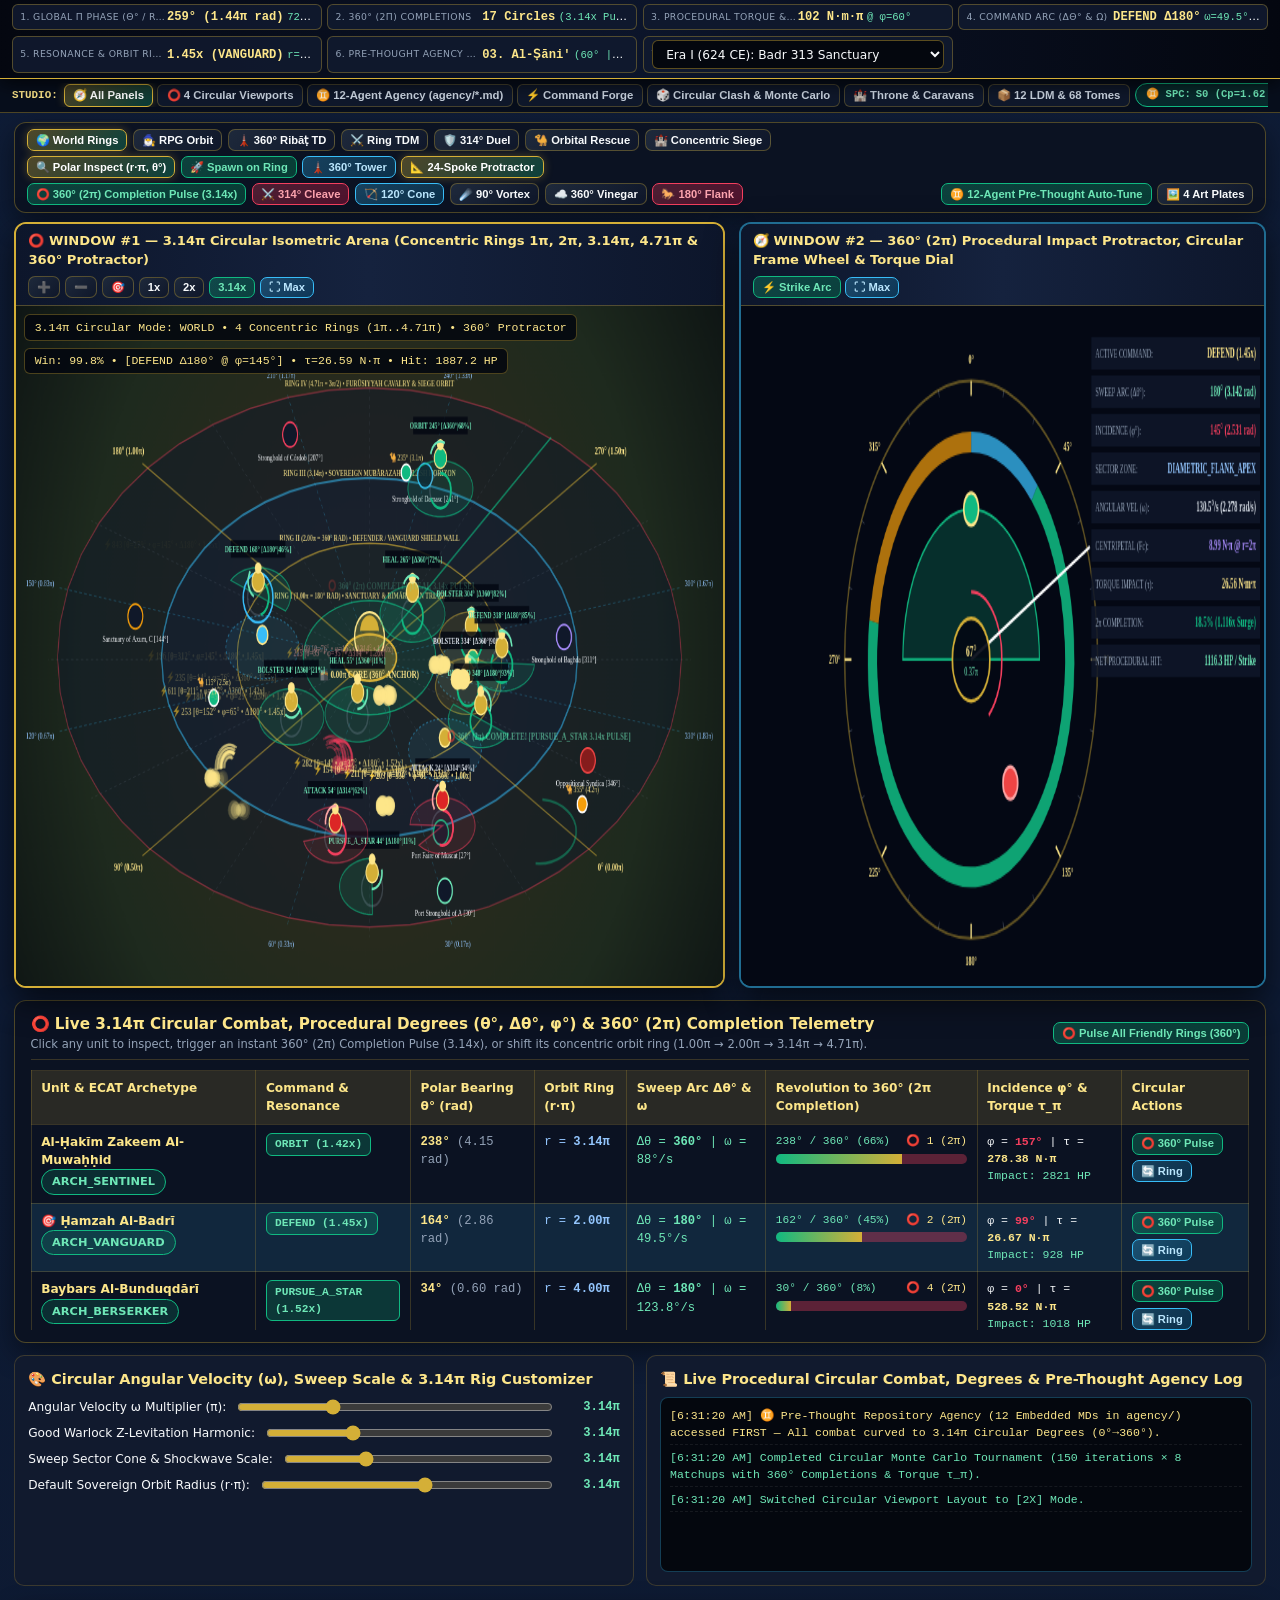
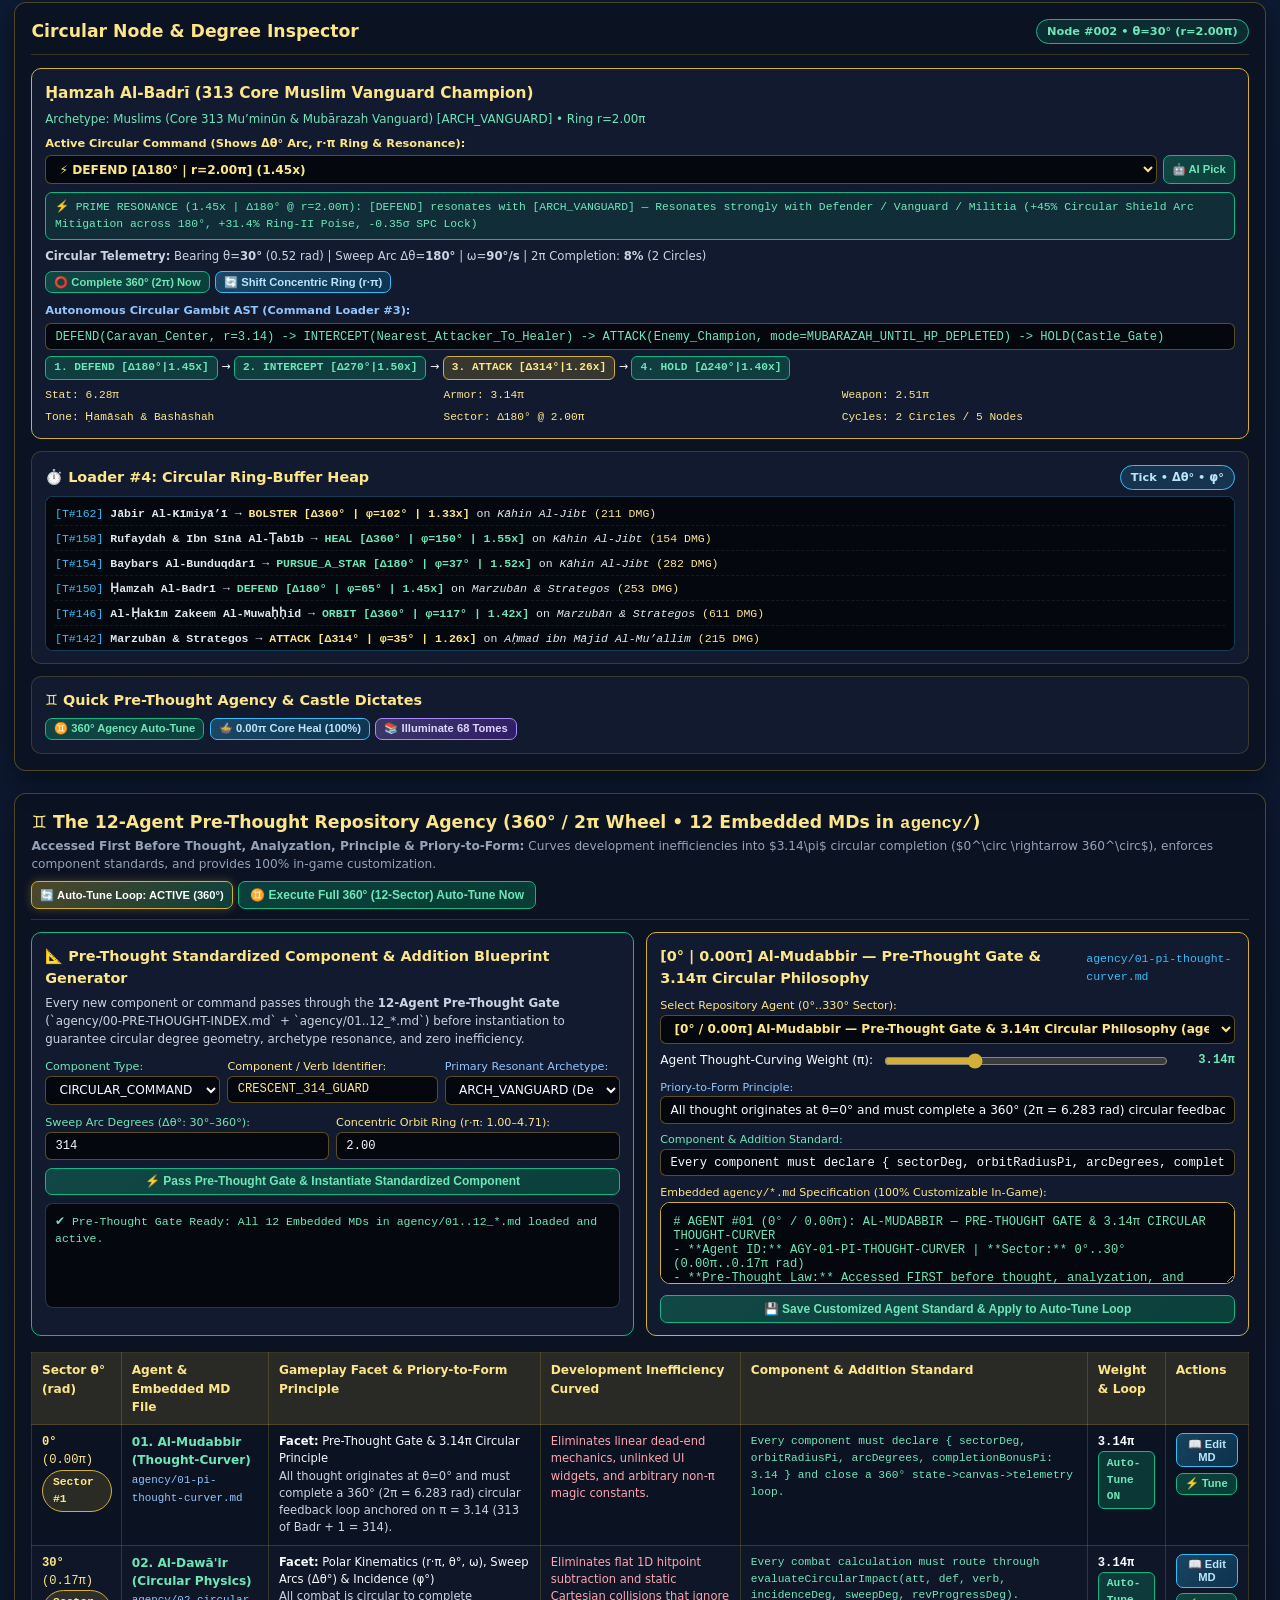
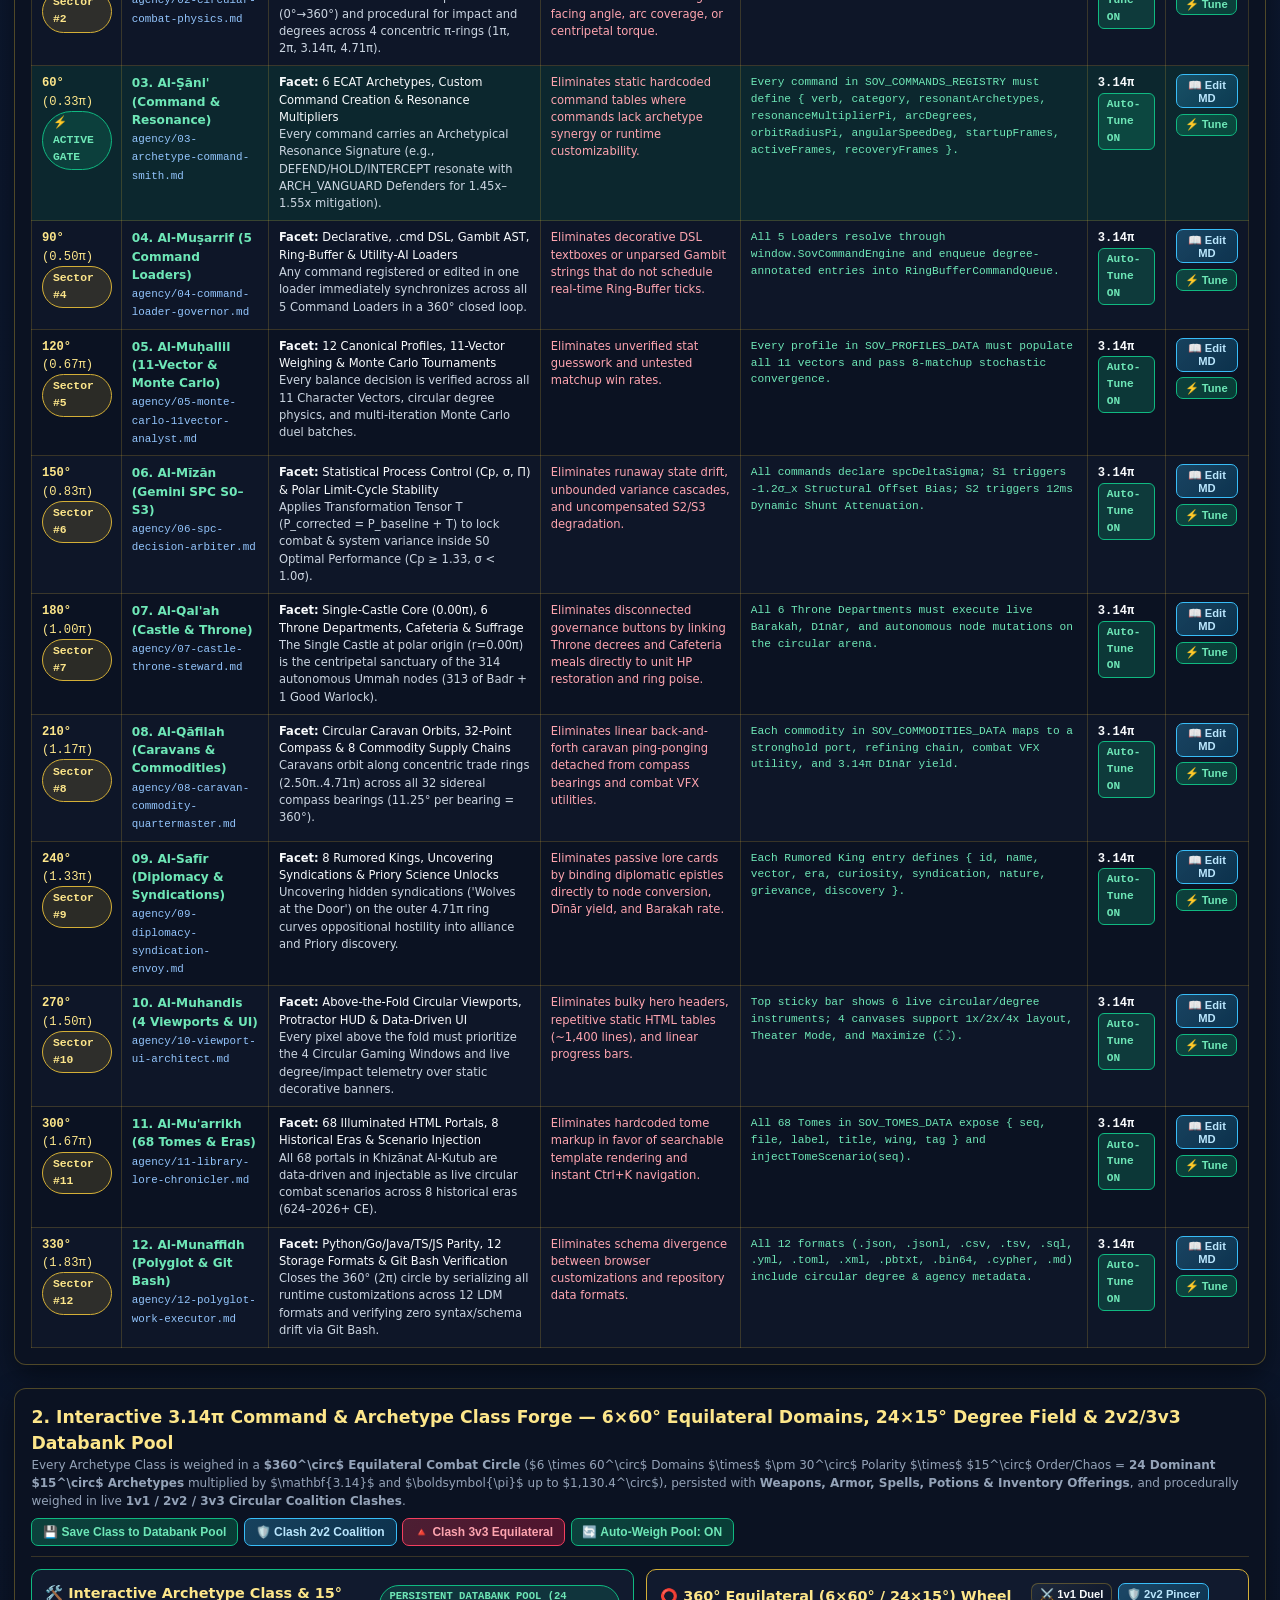
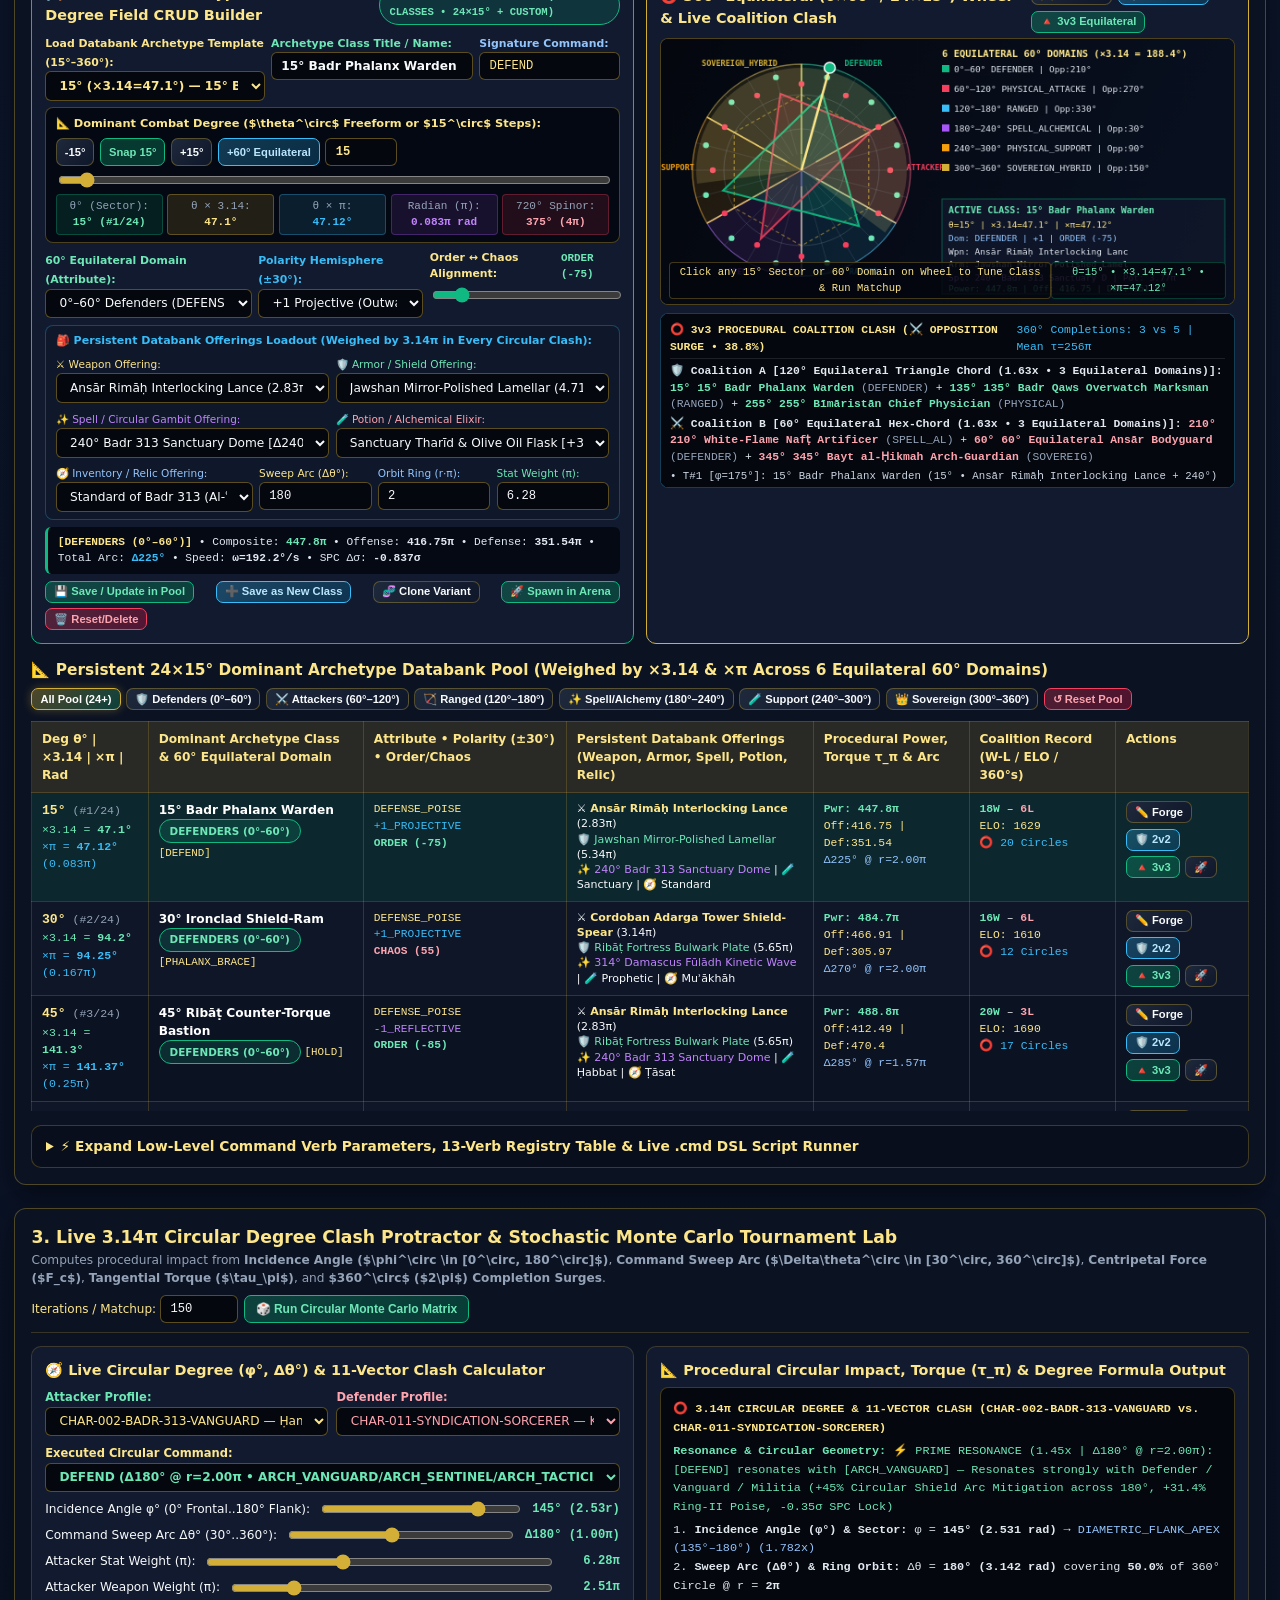
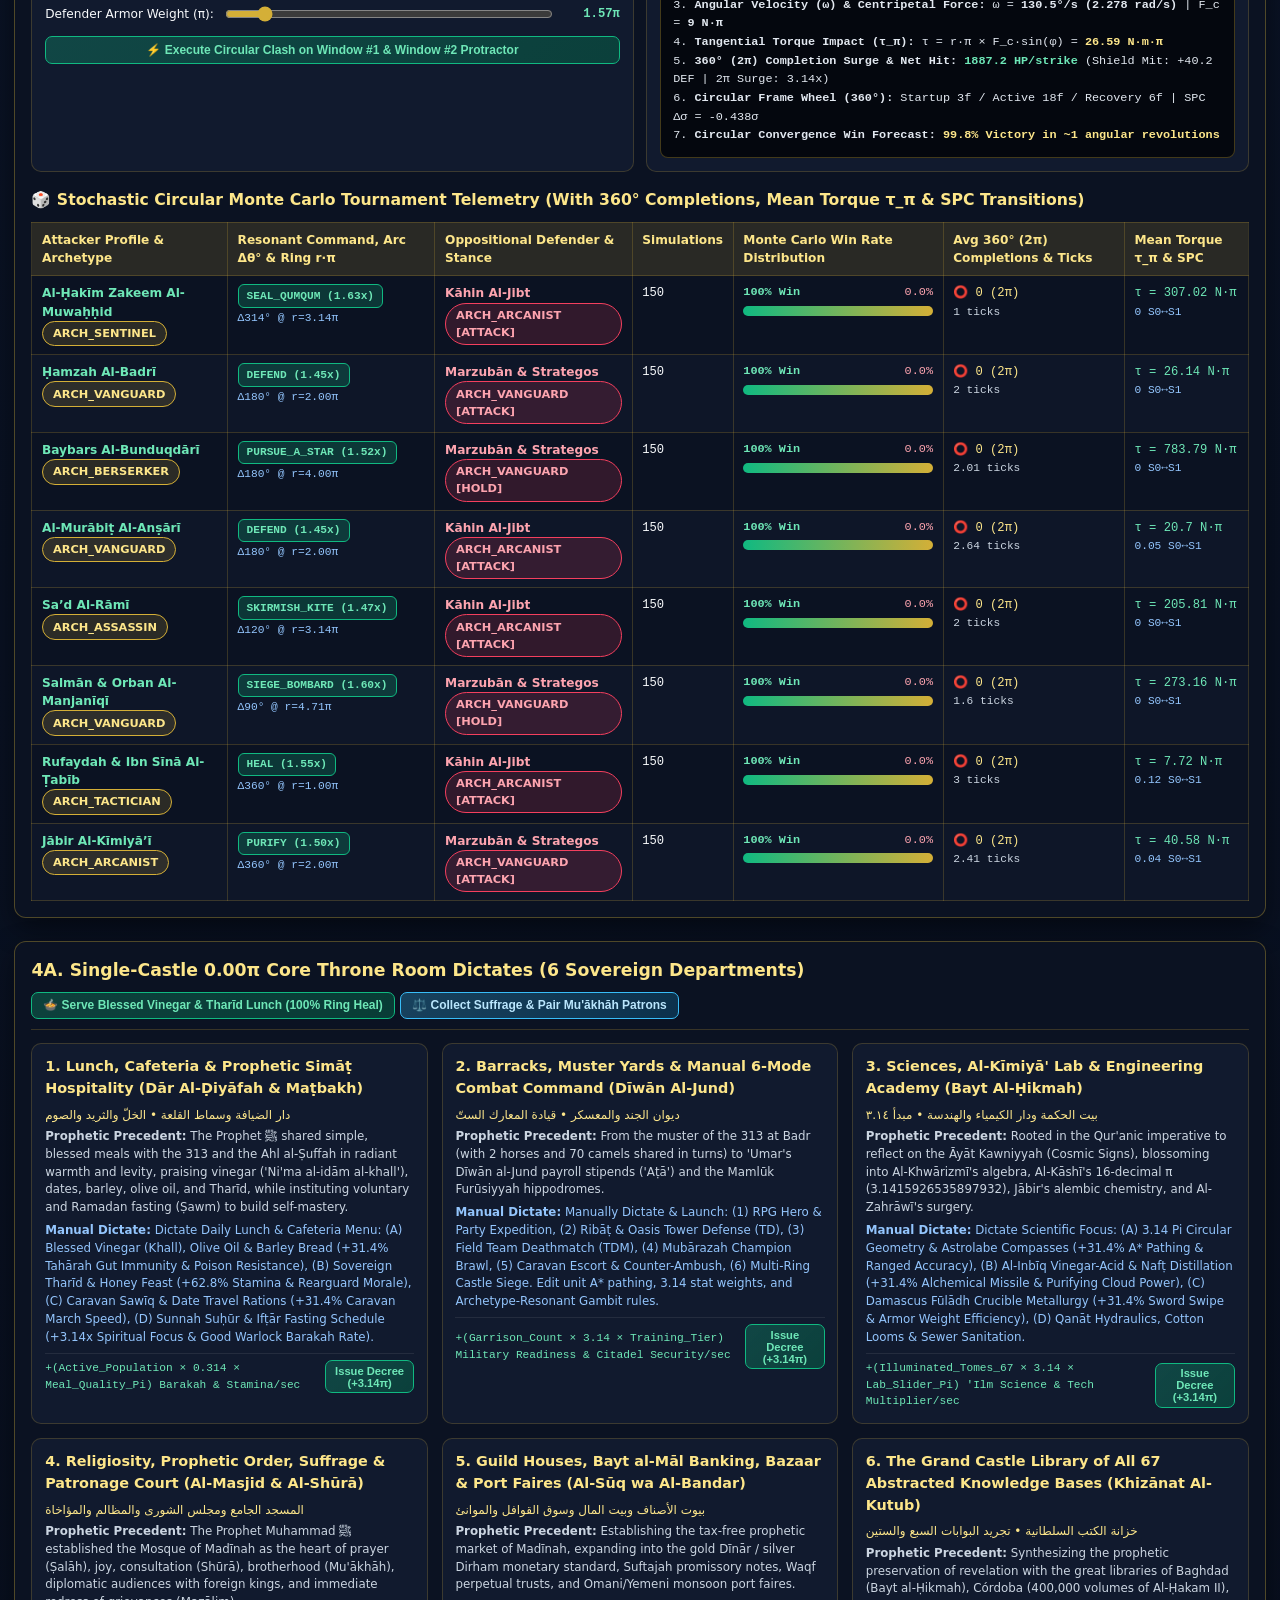
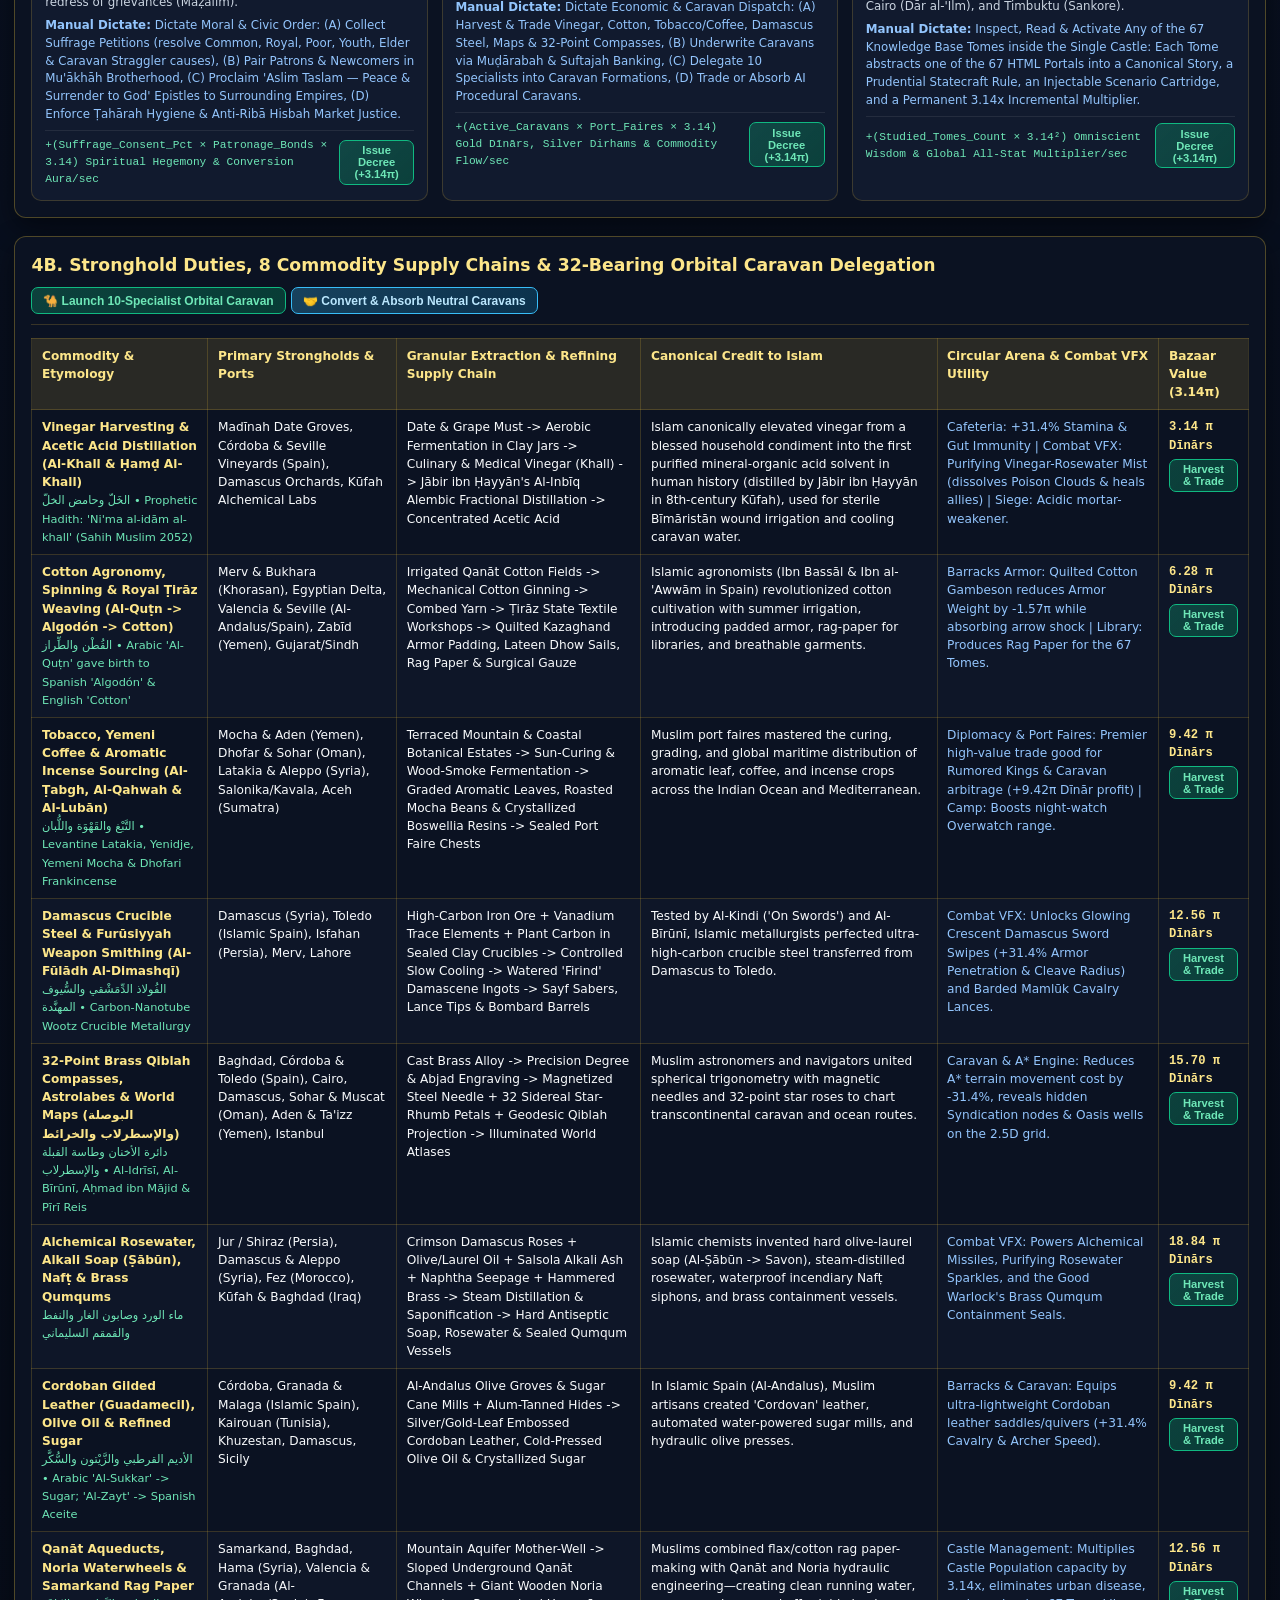
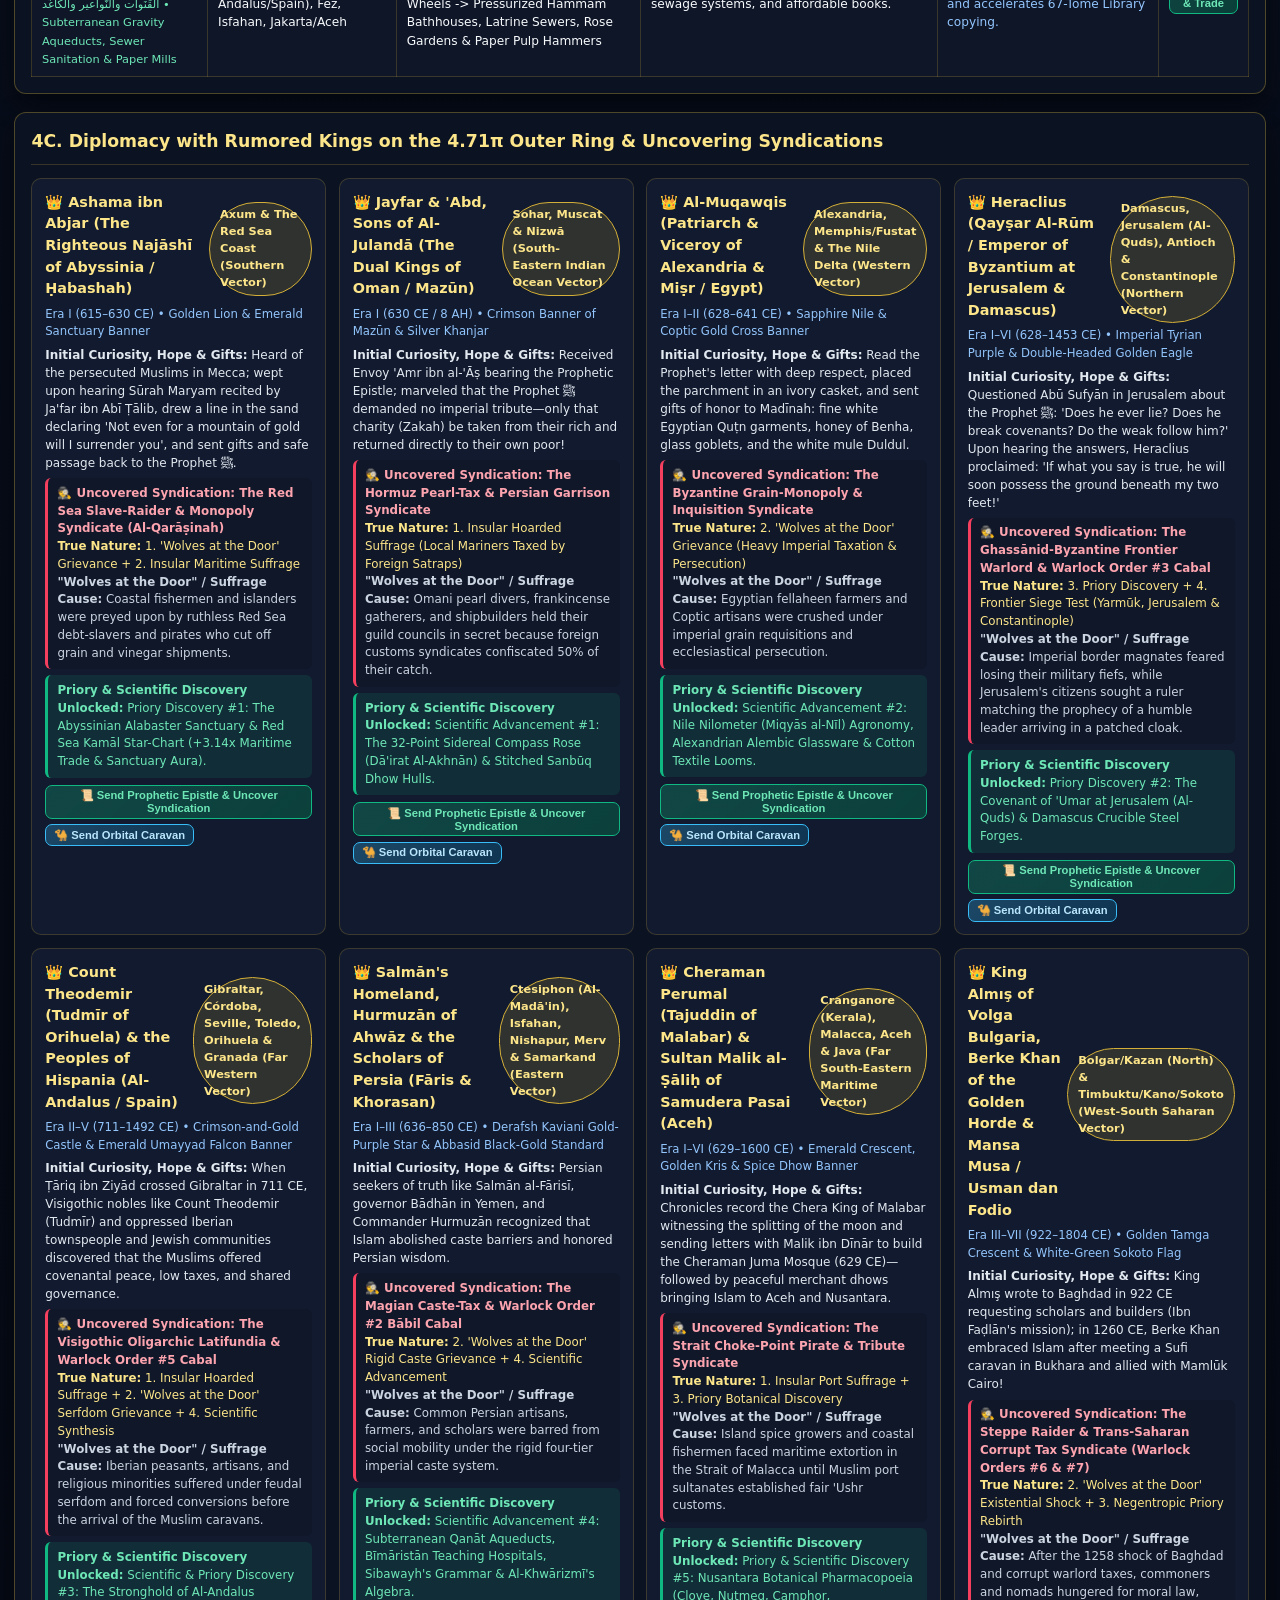
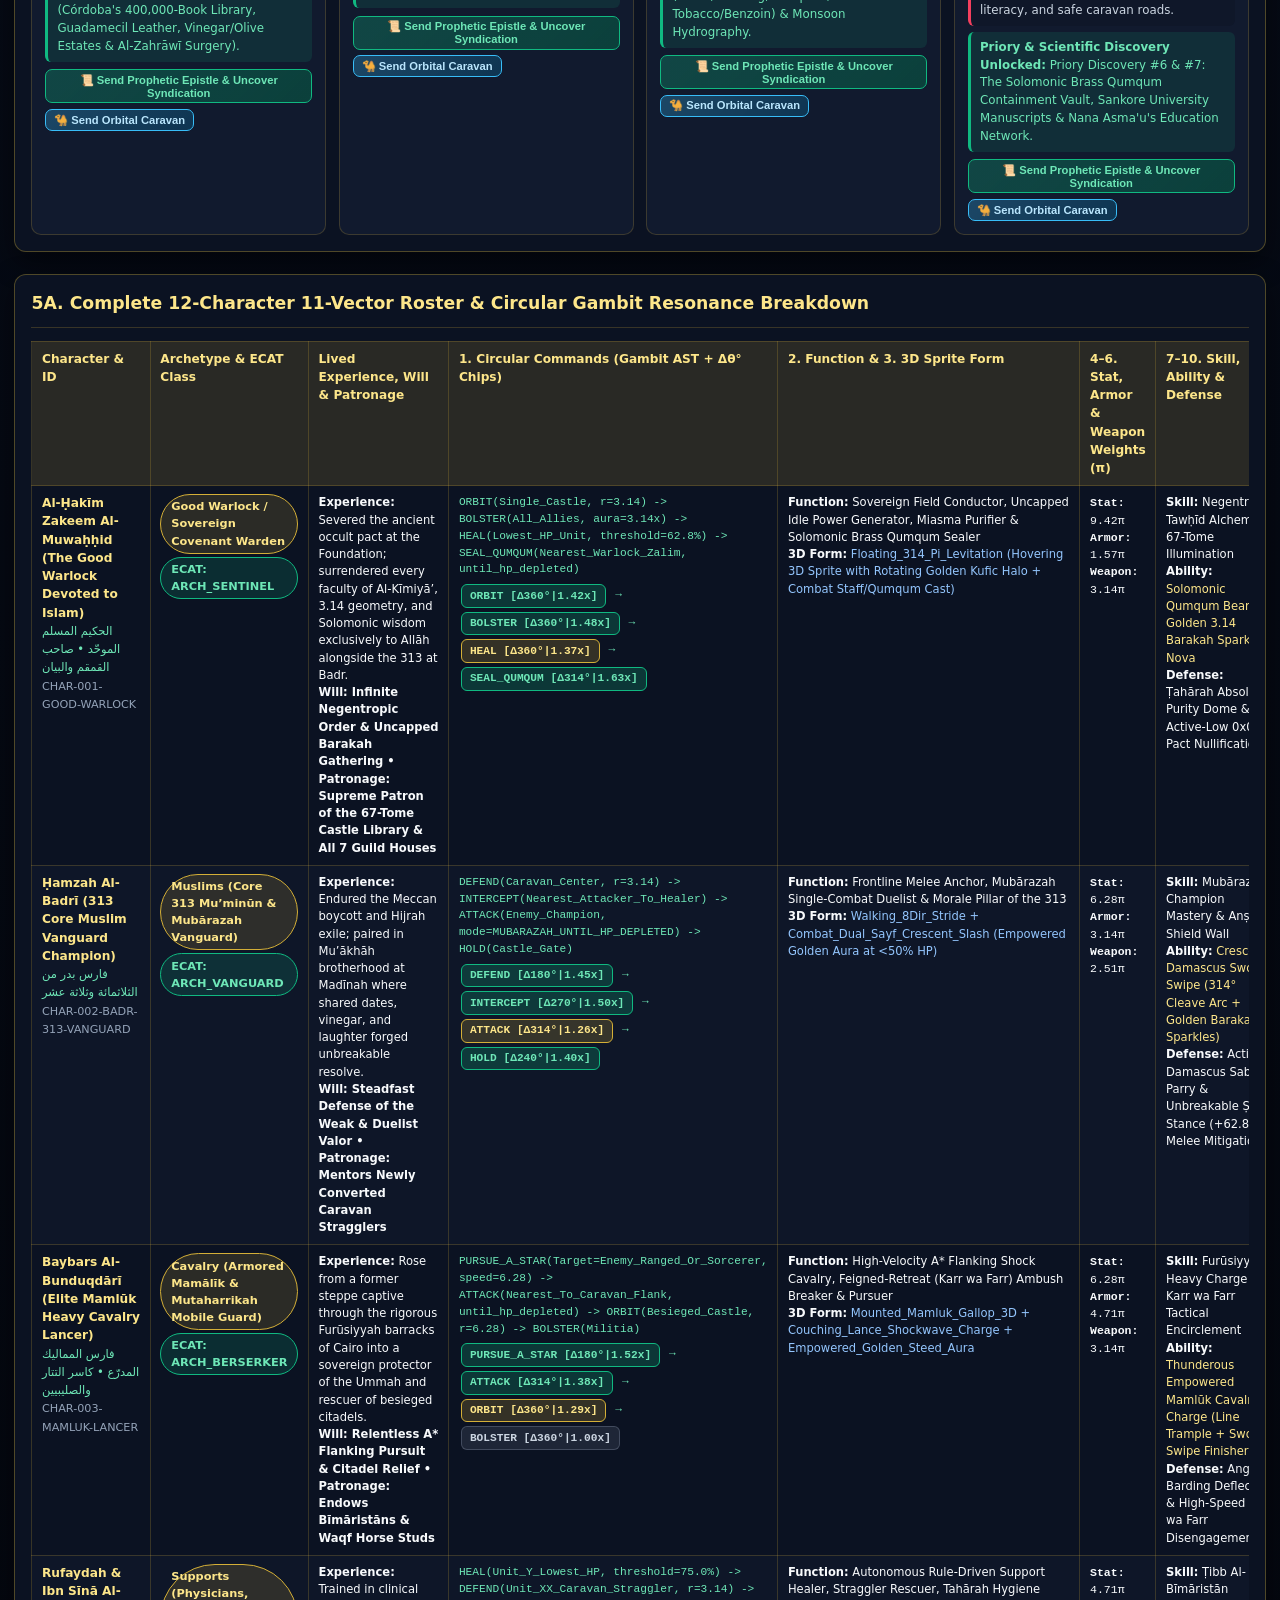
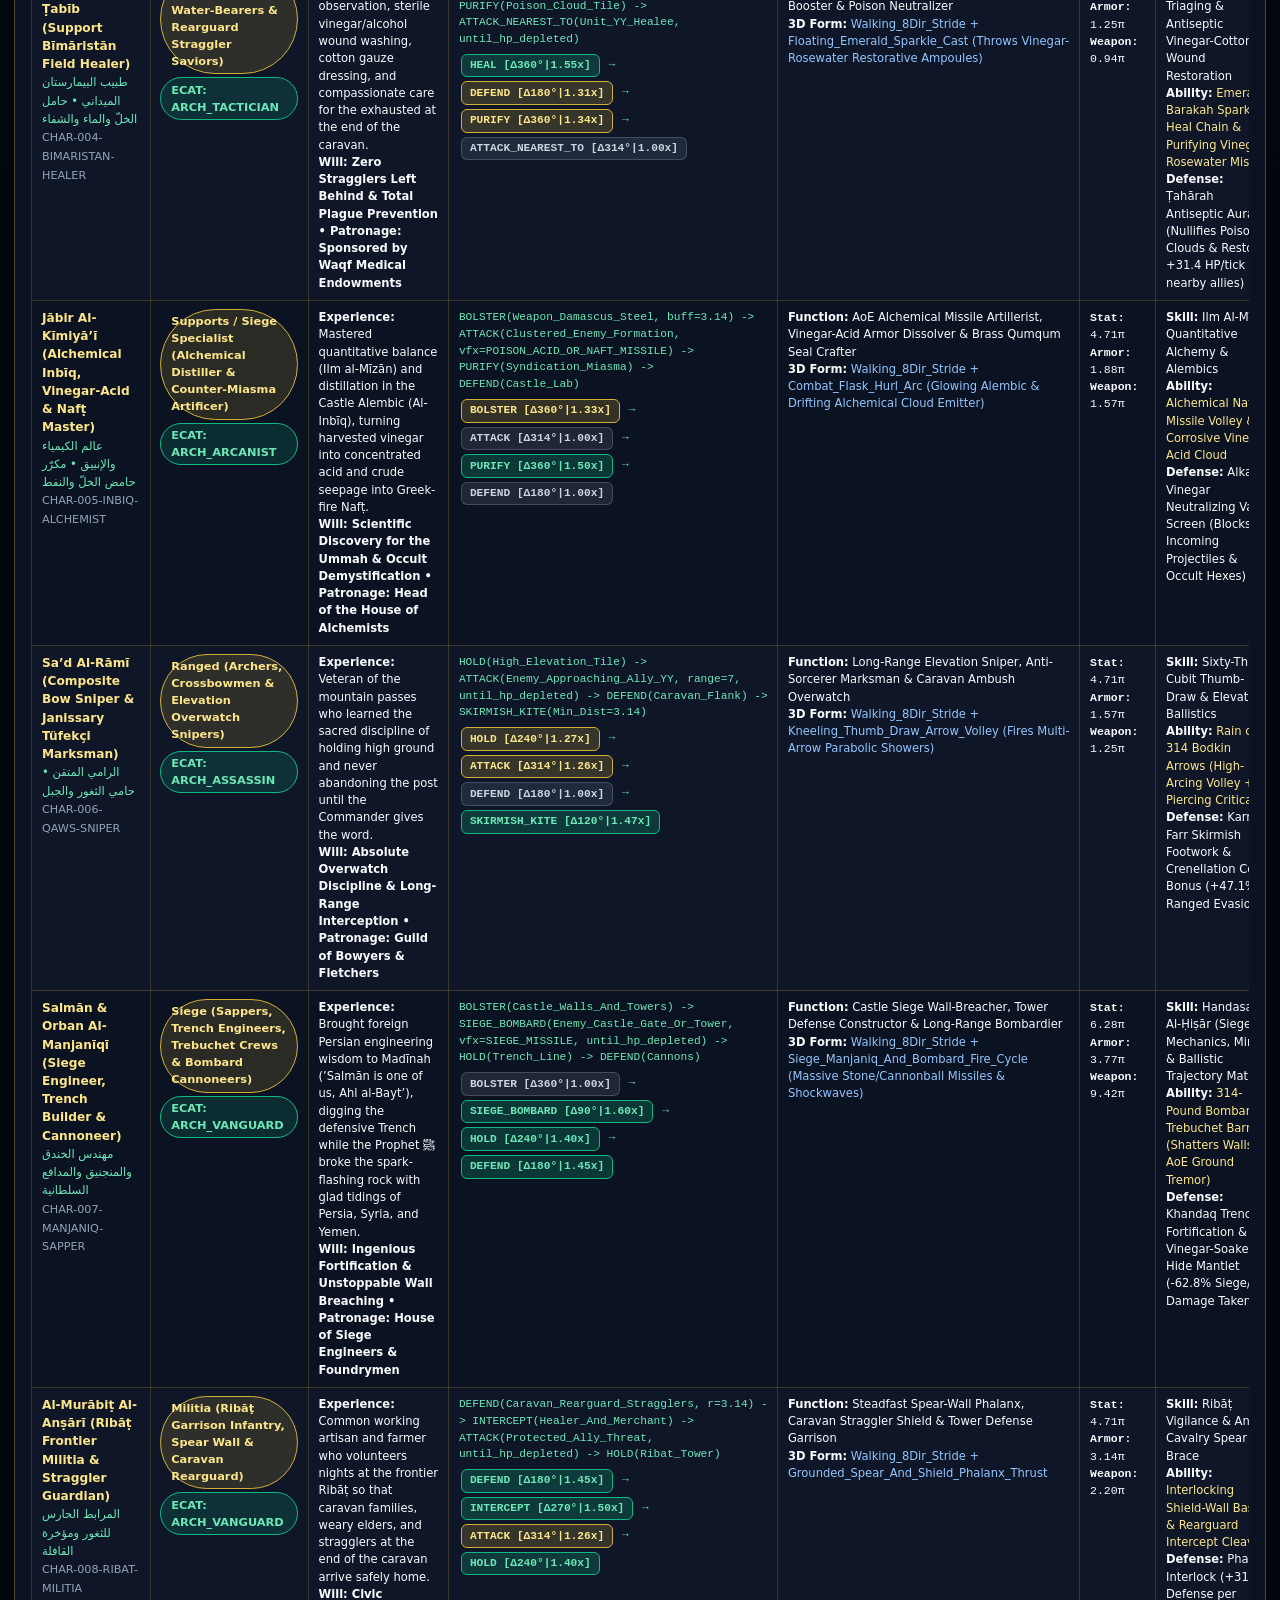
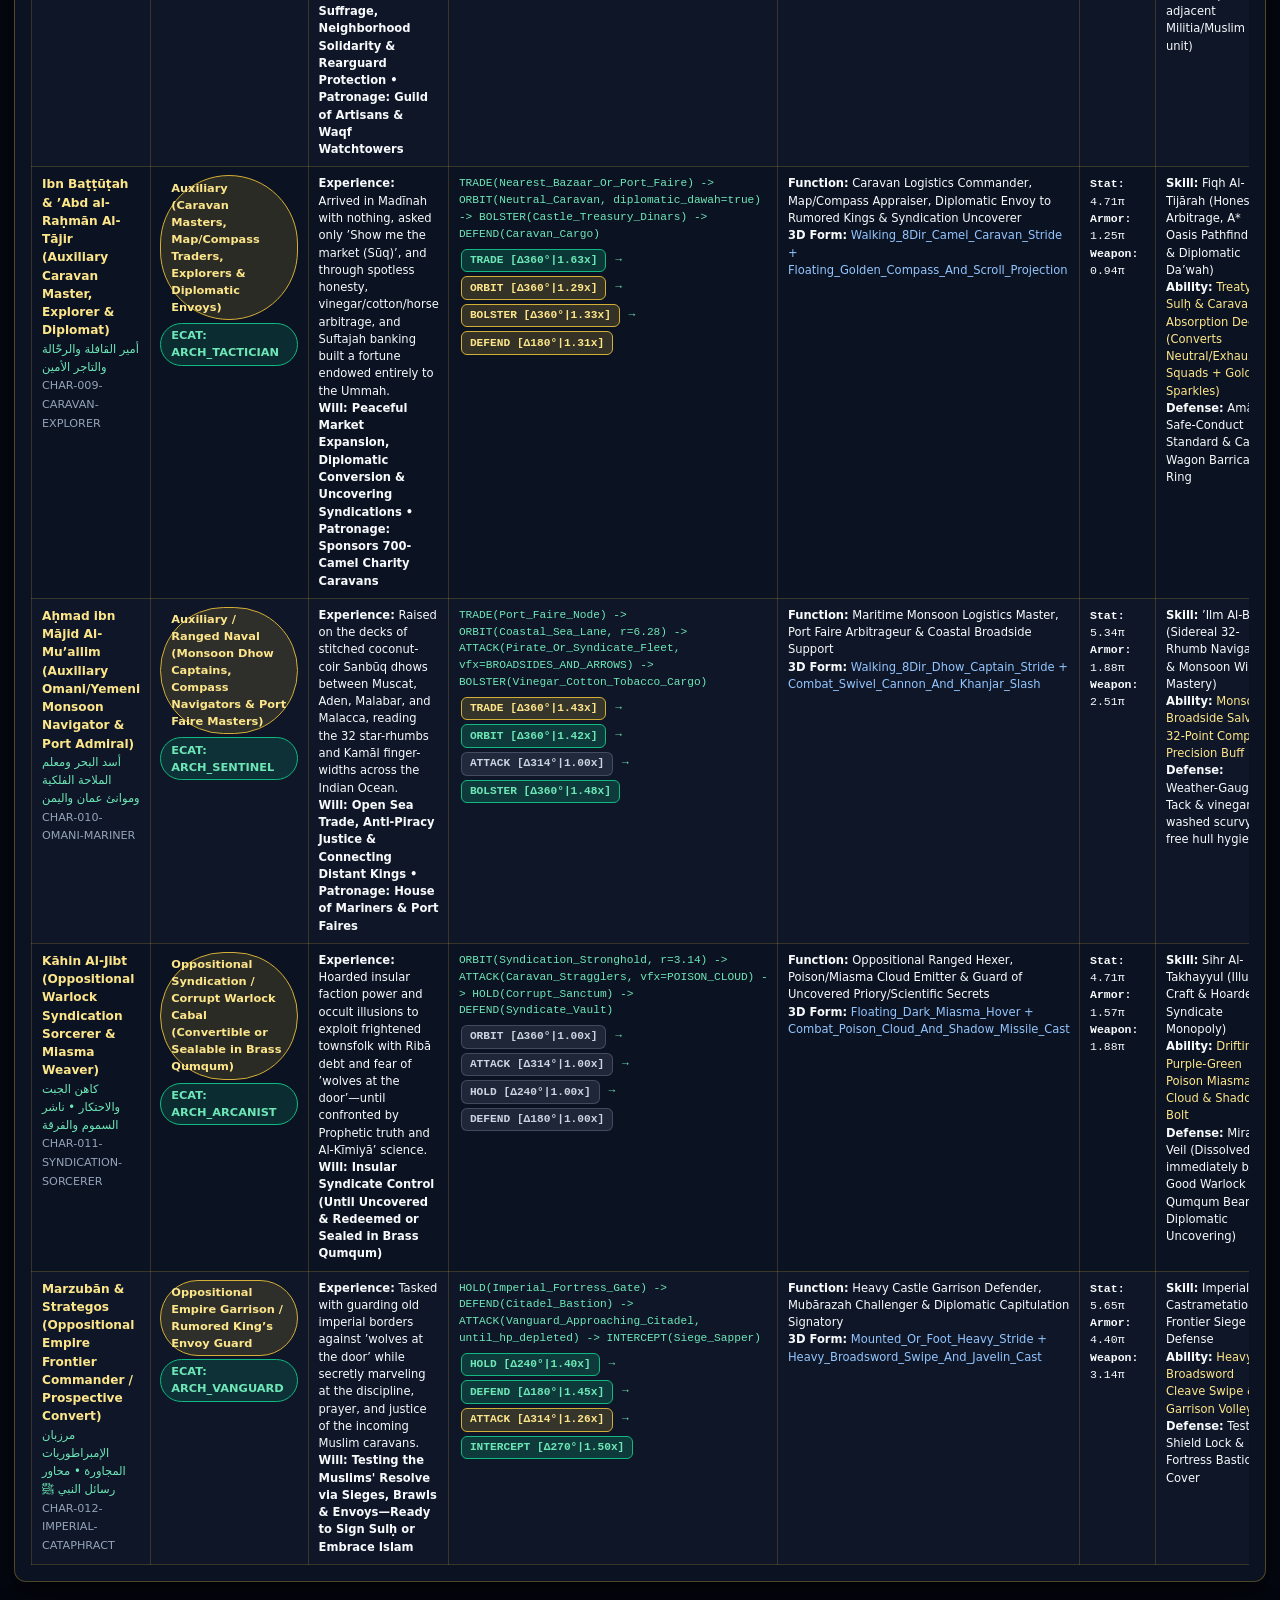
==== commit 70e6650b: "Refactor Command Forge with 6x60 Equilateral Domains, 24x15 Archetype Databank Pool, persistent offe" ====
--- a/index.html
+++ b/index.html
@@ -465,159 +465,336 @@
     </section>
 
     <!-- ======================================================================
-         STUDIO SECTION 2: CUSTOM COMMAND FORGE, CIRCULAR DEGREES & 5 LOADERS
+         STUDIO SECTION 2: 3.14π COMMAND & ARCHETYPE CLASS FORGE (6×60° EQUILATERAL
+         DOMAINS, 24×15° DOMINANT ARCHETYPES, DATABANK OFFERINGS & 2v2/3v3 POOL)
          ====================================================================== -->
     <section id="studioSec_COMMAND_FORGE" class="studio-section">
       <div class="panel">
         <div class="panel-header">
           <div>
-            <h2 class="panel-title">2. Circular 3.14π Command Forge, Archetype Resonance Matrix &amp; Live .cmd DSL Loader</h2>
-            <div style="font-size:0.76rem;color:var(--text-muted);">
-              Every command defines its <strong>Circular Sweep Arc ($\Delta\theta^\circ$)</strong>, <strong>Concentric Orbit Ring ($r\cdot\pi$)</strong>, <strong>Angular Velocity ($\omega^\circ/\text{s}$)</strong>, and <strong>Archetype Resonance</strong> (e.g., <code>DEFEND</code>, <code>HOLD</code> &amp; <code>INTERCEPT</code> resonate with <code>ARCH_VANGUARD</code> Defenders).
-            </div>
-          </div>
-          <div class="btn-row">
-            <button class="btn btn-emerald" onclick="window.SovGame.saveCustomCommandFromForge()">➕ Save Circular Command into All 5 Loaders</button>
-            <button class="btn btn-sapphire" onclick="window.SovGame.runLiveDslScript()">▶️ Run .cmd DSL Battle Script</button>
-          </div>
-        </div>
-
-        <div class="sub-grid-2" style="margin-bottom:1rem;">
-          <!-- Left: Custom Circular Command Creator & Editor -->
+            <h2 class="panel-title">2. Interactive 3.14π Command &amp; Archetype Class Forge — 6×60° Equilateral Domains, 24×15° Degree Field &amp; 2v2/3v3 Databank Pool</h2>
+            <div style="font-size:0.75rem;color:var(--text-muted);">
+              Every Archetype Class is weighed in a <strong>$360^\circ$ Equilateral Combat Circle</strong> ($6 \times 60^\circ$ Domains $\times$ $\pm 30^\circ$ Polarity $\times$ $15^\circ$ Order/Chaos = <strong>24 Dominant $15^\circ$ Archetypes</strong> multiplied by $\mathbf{3.14}$ and $\boldsymbol{\pi}$ up to $1,130.4^\circ$), persisted with <strong>Weapons, Armor, Spells, Potions &amp; Inventory Offerings</strong>, and procedurally weighed in live <strong>1v1 / 2v2 / 3v3 Circular Coalition Clashes</strong>.
+            </div>
+          </div>
+          <div class="btn-row">
+            <button class="btn btn-emerald" onclick="window.SovGame.saveForgedArchetypeClass()">💾 Save Class to Databank Pool</button>
+            <button class="btn btn-sapphire" onclick="window.SovGame.triggerDatabankCoalitionBattle('2v2')">🛡️ Clash 2v2 Coalition</button>
+            <button class="btn btn-crimson" onclick="window.SovGame.triggerDatabankCoalitionBattle('3v3')">🔺 Clash 3v3 Equilateral</button>
+            <button id="autoWeighPoolBtn" class="btn btn-emerald" onclick="window.SovGame.toggleAutoWeighDatabankPool()">🔄 Auto-Weigh Pool: ON</button>
+          </div>
+        </div>
+
+        <!-- TOP SPLIT: LEFT = Interactive Persistent Class & Offerings CRUD Builder | RIGHT = 360° (6×60° / 24×15°) Wheel & Live Coalition Simulator -->
+        <div class="sub-grid-2" style="margin-bottom:0.9rem;">
+          <!-- LEFT: Interactive Studio Archetype Class & Loadout CRUD Builder -->
           <div class="sub-card" style="border-color:var(--emerald);">
-            <h4>🛠️ Create or Customize Circular 3.14π Archetype-Resonant Command</h4>
-            <div style="display:grid;grid-template-columns:1fr 1.3fr 1fr;gap:0.45rem;margin-bottom:0.45rem;">
-              <div>
-                <label style="font-size:0.7rem;color:#6EE7B7;">Command Verb (ID):</label>
-                <input type="text" id="forgeCmdVerb" class="studio-input" style="width:100%;font-family:Consolas,monospace;color:#FDE68A;" value="AEGIS_PHALANX" />
-              </div>
-              <div>
-                <label style="font-size:0.7rem;color:#6EE7B7;">Display Name:</label>
-                <input type="text" id="forgeCmdName" class="studio-input" style="width:100%;" value="Ansār 240° Interlocking Aegis Phalanx" />
-              </div>
-              <div>
-                <label style="font-size:0.7rem;color:#6EE7B7;">Category:</label>
-                <select id="forgeCmdCategory" class="studio-select" style="width:100%;">
-                  <option value="DEFENSIVE" selected>DEFENSIVE (Shield Arc)</option>
-                  <option value="OFFENSIVE">OFFENSIVE (Crescent Strike)</option>
-                  <option value="SUPPORT">SUPPORT (360° Ring Aura)</option>
-                  <option value="TACTICAL_MOVEMENT">TACTICAL_MOVEMENT (Spiral/Orbit)</option>
-                  <option value="SIEGE_ARCANE">SIEGE_ARCANE (Vortex/Bombard)</option>
-                  <option value="DIPLOMATIC_TRADE">DIPLOMATIC_TRADE (Orbital Circuit)</option>
+            <div style="display:flex;justify-content:space-between;align-items:center;gap:0.4rem;margin-bottom:0.4rem;">
+              <h4 style="margin:0;">🛠️ Interactive Archetype Class &amp; 15° Degree Field CRUD Builder</h4>
+              <span id="dbClassPersistBadge" class="badge badge-emerald" style="font-family:Consolas,monospace;font-size:0.66rem;">PERSISTENT DATABANK POOL (24+ CLASSES)</span>
+            </div>
+
+            <!-- Row 1: Select Existing Databank Template + Class Name + Signature Command Verb -->
+            <div style="display:grid;grid-template-columns:1.25fr 1.15fr 0.8fr;gap:0.4rem;margin-bottom:0.4rem;">
+              <div>
+                <label style="font-size:0.68rem;color:#FDE68A;font-weight:700;">Load Databank Archetype Template (15°–360°):</label>
+                <select id="dbClassTemplateSelect" class="studio-select" style="width:100%;color:#FDE68A;font-weight:700;" onchange="window.SovGame.selectDatabankClassForEdit(this.value)"></select>
+              </div>
+              <div>
+                <label style="font-size:0.68rem;color:#6EE7B7;font-weight:700;">Archetype Class Title / Name:</label>
+                <input type="text" id="dbClassNameInput" class="studio-input" style="width:100%;font-weight:700;" value="15° Badr Phalanx Warden" oninput="window.SovGame.previewForgedClassLive()" />
+              </div>
+              <div>
+                <label style="font-size:0.68rem;color:#93C5FD;font-weight:700;">Signature Command:</label>
+                <input type="text" id="forgeCmdVerb" class="studio-input" style="width:100%;font-family:Consolas,monospace;color:#FDE68A;" value="DEFEND" oninput="window.SovGame.previewForgedClassLive()" />
+              </div>
+            </div>
+
+            <!-- Row 2: Freeform & 15°-Snapped Degree Slider + Live ×3.14 & ×π Readout Banner -->
+            <div style="background:#040812;border:1px solid rgba(212,175,55,0.35);border-radius:8px;padding:0.45rem 0.6rem;margin-bottom:0.45rem;">
+              <div style="display:flex;flex-wrap:wrap;justify-content:space-between;align-items:center;gap:0.35rem;margin-bottom:0.3rem;">
+                <span style="font-size:0.71rem;color:#FDE68A;font-weight:700;">📐 Dominant Combat Degree ($\theta^\circ$ Freeform or $15^\circ$ Steps):</span>
+                <div class="btn-row">
+                  <button type="button" class="btn btn-sm" onclick="window.SovGame.stepForgedClassDegree(-15)">-15°</button>
+                  <button type="button" class="btn btn-sm btn-emerald" onclick="window.SovGame.snapForgedClassDegreeTo15()">Snap 15°</button>
+                  <button type="button" class="btn btn-sm" onclick="window.SovGame.stepForgedClassDegree(15)">+15°</button>
+                  <button type="button" class="btn btn-sm btn-sapphire" onclick="window.SovGame.stepForgedClassDegree(60)">+60° Equilateral</button>
+                  <input type="number" id="dbClassDegreeInput" class="studio-input" style="width:72px;font-family:Consolas,monospace;color:#FDE68A;font-weight:700;" min="1" max="1130.4" step="1" value="15" oninput="window.SovGame.syncDegreeSliderFromInput(this.value)" />
+                </div>
+              </div>
+              <input type="range" id="dbClassDegreeSlider" min="1" max="360" step="1" value="15" style="width:100%;accent-color:#D4AF37;margin-bottom:0.3rem;" oninput="window.SovGame.syncDegreeInputFromSlider(this.value)" />
+              <div id="dbClassPiReadoutStrip" style="display:grid;grid-template-columns:repeat(5,1fr);gap:0.3rem;font-family:Consolas,monospace;font-size:0.69rem;text-align:center;">
+                <div style="background:rgba(16,185,129,0.12);padding:3px 4px;border-radius:4px;border:1px solid rgba(16,185,129,0.3);"><span style="color:#94A3B8;">θ° (Sector):</span><br/><strong id="roDegSector" style="color:#6EE7B7;">15° (#1/24)</strong></div>
+                <div style="background:rgba(212,175,55,0.14);padding:3px 4px;border-radius:4px;border:1px solid rgba(212,175,55,0.35);"><span style="color:#94A3B8;">θ × 3.14:</span><br/><strong id="roDeg314" style="color:#FDE68A;">47.10°</strong></div>
+                <div style="background:rgba(56,189,248,0.12);padding:3px 4px;border-radius:4px;border:1px solid rgba(56,189,248,0.3);"><span style="color:#94A3B8;">θ × π:</span><br/><strong id="roDegPi" style="color:#38BDF8;">47.12°</strong></div>
+                <div style="background:rgba(168,85,247,0.12);padding:3px 4px;border-radius:4px;border:1px solid rgba(168,85,247,0.3);"><span style="color:#94A3B8;">Radian (π):</span><br/><strong id="roRadPi" style="color:#C084FC;">0.083π rad</strong></div>
+                <div style="background:rgba(244,63,94,0.12);padding:3px 4px;border-radius:4px;border:1px solid rgba(244,63,94,0.3);"><span style="color:#94A3B8;">720° Spinor:</span><br/><strong id="roSpinor720" style="color:#FDA4AF;">375.0° (4π)</strong></div>
+              </div>
+            </div>
+
+            <!-- Row 3: 60° Equilateral Domain, Polarity (±30°) & Order/Chaos Linear Alignment (15°) -->
+            <div style="display:grid;grid-template-columns:1.25fr 1fr 1.15fr;gap:0.4rem;margin-bottom:0.4rem;">
+              <div>
+                <label style="font-size:0.68rem;color:#6EE7B7;font-weight:700;">60° Equilateral Domain (Attribute):</label>
+                <select id="dbClassDomainSelect" class="studio-select" style="width:100%;" onchange="window.SovGame.onDomainSelectChange(this.value)">
+                  <option value="DOM_01_DEFENDERS">0°–60° Defenders (DEFENSE_POISE)</option>
+                  <option value="DOM_02_PHYSICAL_ATTACKERS">60°–120° Physical Attackers (MIGHT)</option>
+                  <option value="DOM_03_RANGED">120°–180° Ranged Overwatch (PRECISION)</option>
+                  <option value="DOM_04_SPELL">180°–240° Spell &amp; Alchemical (POTENCY)</option>
+                  <option value="DOM_05_SUPPORT">240°–300° Physical Support (VITALITY)</option>
+                  <option value="DOM_06_SOVEREIGN">300°–360° Sovereign Hybrid (WILL)</option>
                 </select>
               </div>
-            </div>
-
-            <div style="display:grid;grid-template-columns:1fr 1fr 0.8fr;gap:0.45rem;margin-bottom:0.45rem;">
-              <div>
-                <label style="font-size:0.7rem;color:#FDE68A;">Primary Resonant Archetype:</label>
-                <select id="forgeCmdArch1" class="studio-select" style="width:100%;">
-                  <option value="ARCH_VANGUARD" selected>ARCH_VANGUARD (Defender / Vanguard)</option>
-                  <option value="ARCH_BERSERKER">ARCH_BERSERKER (Mamlūk Cavalry)</option>
-                  <option value="ARCH_TACTICIAN">ARCH_TACTICIAN (Bīmāristān Healer)</option>
-                  <option value="ARCH_ARCANIST">ARCH_ARCANIST (Inbīq Alchemist)</option>
-                  <option value="ARCH_ASSASSIN">ARCH_ASSASSIN (Qaws Marksman)</option>
-                  <option value="ARCH_SENTINEL">ARCH_SENTINEL (Good Warlock)</option>
+              <div>
+                <label style="font-size:0.68rem;color:#38BDF8;font-weight:700;">Polarity Hemisphere (±30°):</label>
+                <select id="dbClassPolaritySelect" class="studio-select" style="width:100%;" onchange="window.SovGame.previewForgedClassLive()">
+                  <option value="+1_PROJECTIVE">+1 Projective (Outward Kinetic 0°–30°)</option>
+                  <option value="-1_REFLECTIVE">-1 Reflective (Inward Counter 30°–60°)</option>
                 </select>
               </div>
               <div>
-                <label style="font-size:0.7rem;color:#93C5FD;">Secondary Harmonic Archetype:</label>
-                <select id="forgeCmdArch2" class="studio-select" style="width:100%;">
-                  <option value="ARCH_SENTINEL" selected>ARCH_SENTINEL (Good Warlock)</option>
-                  <option value="ARCH_VANGUARD">ARCH_VANGUARD (Defender / Vanguard)</option>
-                  <option value="ARCH_TACTICIAN">ARCH_TACTICIAN (Bīmāristān Healer)</option>
-                  <option value="ARCH_BERSERKER">ARCH_BERSERKER (Mamlūk Cavalry)</option>
-                  <option value="ARCH_ARCANIST">ARCH_ARCANIST (Inbīq Alchemist)</option>
-                  <option value="ARCH_ASSASSIN">ARCH_ASSASSIN (Qaws Marksman)</option>
-                </select>
-              </div>
-              <div>
-                <label style="font-size:0.7rem;color:#6EE7B7;">Resonance Mult (x):</label>
-                <input type="number" id="forgeCmdResMult" class="studio-input" style="width:100%;font-family:Consolas,monospace;" step="0.05" min="1.05" max="3.14" value="1.65" />
-              </div>
-            </div>
-
-            <!-- Circular Degree & Orbit Geometry Inputs -->
-            <div style="display:grid;grid-template-columns:repeat(3,1fr);gap:0.45rem;margin-bottom:0.45rem;">
-              <div>
-                <label style="font-size:0.7rem;color:#FDE68A;">Sweep Arc Degrees (Δθ°: 30–360°):</label>
-                <input type="number" id="forgeCmdArcDeg" class="studio-input" style="width:100%;font-family:Consolas,monospace;color:#FDE68A;" min="30" max="360" value="240" />
-              </div>
-              <div>
-                <label style="font-size:0.7rem;color:#93C5FD;">Target Orbit Ring (r·π: 1.0–4.71):</label>
-                <input type="number" id="forgeCmdOrbitPi" class="studio-input" style="width:100%;font-family:Consolas,monospace;color:#93C5FD;" step="0.1" min="1.0" max="4.71" value="2.00" />
-              </div>
-              <div>
-                <label style="font-size:0.7rem;color:#6EE7B7;">Angular Speed (ω °/s):</label>
-                <input type="number" id="forgeCmdSpeedDeg" class="studio-input" style="width:100%;font-family:Consolas,monospace;color:#6EE7B7;" min="30" max="360" value="125" />
-              </div>
-            </div>
-
-            <div style="display:grid;grid-template-columns:repeat(4,1fr);gap:0.45rem;margin-bottom:0.45rem;">
-              <div>
-                <label style="font-size:0.7rem;color:#CBD5E1;">Base Power (π):</label>
-                <input type="number" id="forgeCmdPower" class="studio-input" style="width:100%;" step="0.1" value="3.14" />
-              </div>
-              <div>
-                <label style="font-size:0.7rem;color:#CBD5E1;">Mitigation (π):</label>
-                <input type="number" id="forgeCmdMitigation" class="studio-input" style="width:100%;" step="0.1" value="6.28" />
-              </div>
-              <div>
-                <label style="font-size:0.7rem;color:#CBD5E1;">360° Wheel (S/A/R):</label>
-                <input type="text" id="forgeCmdFrames" class="studio-input" style="width:100%;font-family:Consolas,monospace;" value="3/20/5" />
-              </div>
-              <div>
-                <label style="font-size:0.7rem;color:#CBD5E1;">VFX Emitter:</label>
-                <select id="forgeCmdVfx" class="studio-select" style="width:100%;">
-                  <option value="SWORD_SWIPE_AND_SPARKLES" selected>SWORD_SWIPE_AND_SPARKLES</option>
-                  <option value="SPARKLES">SPARKLES</option>
-                  <option value="SWORD_SWIPE">SWORD_SWIPE</option>
-                  <option value="ARROWS">ARROWS</option>
-                  <option value="MISSILES">MISSILES</option>
-                  <option value="SPARKLES_AND_VINEGAR_MIST">SPARKLES_AND_VINEGAR_MIST</option>
-                  <option value="CAVALRY_CHARGE">CAVALRY_CHARGE</option>
-                </select>
-              </div>
-            </div>
-
-            <div style="margin-bottom:0.45rem;">
-              <label style="font-size:0.7rem;color:#CBD5E1;">Archetypical &amp; Circular Degree Bonus Description:</label>
-              <input type="text" id="forgeCmdDesc" class="studio-input" style="width:100%;" value="Resonates with Defender / Vanguard (+65% Shield Wall Mitigation across Δ240° @ Ring 2.00π & -0.35σ SPC Lock)" />
-            </div>
-
-            <button class="btn btn-emerald" style="width:100%;" onclick="window.SovGame.saveCustomCommandFromForge()">⚡ Verify via Pre-Thought Gate, Register Command &amp; Equip on Selected Unit</button>
-          </div>
-
-          <!-- Right: Command Loader #2 (.cmd DSL Script Runner) -->
-          <div class="sub-card">
-            <div style="display:flex;justify-content:space-between;align-items:center;margin-bottom:0.35rem;">
-              <h4 style="margin:0;">📜 Command Loader #2: Live Circular .cmd DSL Script Runner</h4>
-              <button class="btn btn-sm btn-emerald" onclick="window.SovGame.runLiveDslScript()">▶️ Execute .cmd Script</button>
-            </div>
-            <textarea id="dslScriptEditorArea" class="code-studio-area" style="height:175px;margin-bottom:0.45rem;" spellcheck="false"></textarea>
-            <div id="dslExecutionOutputBox" class="combat-log-box" style="height:95px;">
-              <div style="color:#94A3B8;">Click "Execute .cmd Script" to define circular commands (ARC_DEG, ORBIT_PI), spawn units at polar (R_PI, DEG), and run simulations.</div>
-            </div>
-          </div>
-        </div>
-
-        <!-- Archetype-Resonant Command Registry Table -->
-        <div class="data-table-wrap">
+                <div style="display:flex;justify-content:space-between;font-size:0.68rem;">
+                  <span style="color:#FDE68A;font-weight:700;">Order ↔ Chaos Alignment:</span>
+                  <strong id="dbClassAlignmentBadge" style="color:#6EE7B7;font-family:Consolas,monospace;">ORDER (-75)</strong>
+                </div>
+                <input type="range" id="dbClassOrderChaosSlider" min="-100" max="100" step="5" value="-75" style="width:100%;accent-color:#10B981;margin-top:4px;" oninput="window.SovGame.previewForgedClassLive()" />
+              </div>
+            </div>
+
+            <!-- Row 4: Persistent Databank Offerings (Weapon, Armor, Spell, Potion, Inventory Relic) -->
+            <div style="background:rgba(15,23,42,0.75);border:1px solid rgba(56,189,248,0.28);border-radius:8px;padding:0.45rem 0.6rem;margin-bottom:0.45rem;">
+              <div style="font-size:0.69rem;color:#38BDF8;font-weight:700;margin-bottom:0.3rem;">🎒 Persistent Databank Offerings Loadout (Weighed by 3.14π in Every Circular Clash):</div>
+              <div style="display:grid;grid-template-columns:1fr 1fr;gap:0.38rem;margin-bottom:0.35rem;">
+                <div>
+                  <label style="font-size:0.66rem;color:#FDE68A;">⚔️ Weapon Offering:</label>
+                  <select id="dbClassWeaponSelect" class="studio-select" style="width:100%;" onchange="window.SovGame.previewForgedClassLive()"></select>
+                </div>
+                <div>
+                  <label style="font-size:0.66rem;color:#6EE7B7;">🛡️ Armor / Shield Offering:</label>
+                  <select id="dbClassArmorSelect" class="studio-select" style="width:100%;" onchange="window.SovGame.previewForgedClassLive()"></select>
+                </div>
+                <div>
+                  <label style="font-size:0.66rem;color:#C084FC;">✨ Spell / Circular Gambit Offering:</label>
+                  <select id="dbClassSpellSelect" class="studio-select" style="width:100%;" onchange="window.SovGame.previewForgedClassLive()"></select>
+                </div>
+                <div>
+                  <label style="font-size:0.66rem;color:#FDA4AF;">🧪 Potion / Alchemical Elixir:</label>
+                  <select id="dbClassPotionSelect" class="studio-select" style="width:100%;" onchange="window.SovGame.previewForgedClassLive()"></select>
+                </div>
+              </div>
+              <div style="display:grid;grid-template-columns:1.4fr 0.8fr 0.8fr 0.8fr;gap:0.38rem;">
+                <div>
+                  <label style="font-size:0.66rem;color:#93C5FD;">🧭 Inventory / Relic Offering:</label>
+                  <select id="dbClassInventorySelect" class="studio-select" style="width:100%;" onchange="window.SovGame.previewForgedClassLive()"></select>
+                </div>
+                <div>
+                  <label style="font-size:0.66rem;color:#FDE68A;">Sweep Arc (Δθ°):</label>
+                  <input type="number" id="forgeCmdArcDeg" class="studio-input" style="width:100%;font-family:Consolas,monospace;" min="15" max="360" value="180" oninput="window.SovGame.previewForgedClassLive()" />
+                </div>
+                <div>
+                  <label style="font-size:0.66rem;color:#93C5FD;">Orbit Ring (r·π):</label>
+                  <input type="number" id="forgeCmdOrbitPi" class="studio-input" style="width:100%;font-family:Consolas,monospace;" step="0.1" min="1.0" max="4.71" value="2.00" oninput="window.SovGame.previewForgedClassLive()" />
+                </div>
+                <div>
+                  <label style="font-size:0.66rem;color:#6EE7B7;">Stat Weight (π):</label>
+                  <input type="number" id="dbClassStatWeightPi" class="studio-input" style="width:100%;font-family:Consolas,monospace;" step="0.314" min="3.14" max="15.7" value="6.28" oninput="window.SovGame.previewForgedClassLive()" />
+                </div>
+              </div>
+            </div>
+
+            <!-- Live Computed Class Metrics Preview Bar -->
+            <div id="dbClassLiveMetricsBar" style="font-family:Consolas,monospace;font-size:0.7rem;color:#E2E8F0;background:#050914;padding:0.4rem 0.6rem;border-radius:6px;border-left:3px solid #10B981;margin-bottom:0.45rem;"></div>
+
+            <!-- CRUD Action Buttons -->
+            <div class="btn-row" style="justify-content:space-between;">
+              <button class="btn btn-sm btn-emerald" onclick="window.SovGame.saveForgedArchetypeClass()">💾 Save / Update in Pool</button>
+              <button class="btn btn-sm btn-sapphire" onclick="window.SovGame.createNewCustomArchetypeClass()">➕ Save as New Class</button>
+              <button class="btn btn-sm" onclick="window.SovGame.cloneActiveArchetypeClass()">🧬 Clone Variant</button>
+              <button class="btn btn-sm btn-emerald" onclick="window.SovGame.spawnForgedClassInArena()">🚀 Spawn in Arena</button>
+              <button class="btn btn-sm btn-crimson" onclick="window.SovGame.deleteActiveArchetypeClass()">🗑️ Reset/Delete</button>
+            </div>
+          </div>
+
+          <!-- RIGHT: Interactive 360° (6×60° Equilateral & 24×15° Dominant) Wheel Canvas + Automated 1v1/2v2/3v3 Coalition Arena -->
+          <div class="sub-card" style="border-color:var(--gold);">
+            <div style="display:flex;justify-content:space-between;align-items:center;gap:0.4rem;margin-bottom:0.35rem;">
+              <h4 style="margin:0;">⭕ 360° Equilateral (6×60° / 24×15°) Wheel &amp; Live Coalition Clash</h4>
+              <div class="btn-row">
+                <button class="btn btn-sm" onclick="window.SovGame.triggerDatabankCoalitionBattle('1v1')">⚔️ 1v1 Duel</button>
+                <button class="btn btn-sm btn-sapphire" onclick="window.SovGame.triggerDatabankCoalitionBattle('2v2')">🛡️ 2v2 Pincer</button>
+                <button class="btn btn-sm btn-emerald" onclick="window.SovGame.triggerDatabankCoalitionBattle('3v3')">🔺 3v3 Equilateral</button>
+              </div>
+            </div>
+
+            <!-- Interactive 24-Sector (15°) & 6-Domain (60°) Canvas Wheel -->
+            <div style="position:relative;background:#04070E;border:1px solid rgba(212,175,55,0.35);border-radius:8px;overflow:hidden;margin-bottom:0.45rem;text-align:center;">
+              <canvas id="archetypeDegreeWheelCanvas" width="620" height="295" style="width:100%;height:265px;display:block;cursor:crosshair;"></canvas>
+              <div style="position:absolute;bottom:5px;left:8px;right:8px;display:flex;justify-content:space-between;pointer-events:none;font-family:Consolas,monospace;font-size:0.66rem;">
+                <span style="background:rgba(4,7,14,0.85);padding:2px 6px;border-radius:4px;color:#FDE68A;border:1px solid rgba(212,175,55,0.3);">Click any 15° Sector or 60° Domain on Wheel to Tune Class &amp; Run Matchup</span>
+                <span id="wheelHoverReadout" style="background:rgba(4,7,14,0.85);padding:2px 6px;border-radius:4px;color:#6EE7B7;border:1px solid rgba(16,185,129,0.3);">θ=15° • ×3.14=47.1° • ×π=47.12°</span>
+              </div>
+            </div>
+
+            <!-- Live Procedural 1v1 / 2v2 / 3v3 Coalition Clash Output -->
+            <div id="databankCoalitionLiveBox" class="combat-log-box" style="height:175px;font-size:0.71rem;line-height:1.45;"></div>
+          </div>
+        </div>
+
+        <!-- ====================================================================
+             COMPLETE 24+ DATABANK ARCHETYPE POOL & DEGREE MULTIPLICATION LEDGER
+             ==================================================================== -->
+        <div style="display:flex;flex-wrap:wrap;justify-content:space-between;align-items:center;gap:0.4rem;margin-bottom:0.45rem;">
+          <div>
+            <h3 class="panel-title" style="font-size:0.96rem;margin:0;">📐 Persistent 24×15° Dominant Archetype Databank Pool (Weighed by ×3.14 &amp; ×π Across 6 Equilateral 60° Domains)</h3>
+          </div>
+          <div class="btn-row">
+            <button class="btn btn-sm active" id="dbFilter_ALL" onclick="window.SovGame.filterDatabankPool('ALL')">All Pool (24+)</button>
+            <button class="btn btn-sm" id="dbFilter_DOM_01_DEFENDERS" onclick="window.SovGame.filterDatabankPool('DOM_01_DEFENDERS')">🛡️ Defenders (0°–60°)</button>
+            <button class="btn btn-sm" id="dbFilter_DOM_02_PHYSICAL_ATTACKERS" onclick="window.SovGame.filterDatabankPool('DOM_02_PHYSICAL_ATTACKERS')">⚔️ Attackers (60°–120°)</button>
+            <button class="btn btn-sm" id="dbFilter_DOM_03_RANGED" onclick="window.SovGame.filterDatabankPool('DOM_03_RANGED')">🏹 Ranged (120°–180°)</button>
+            <button class="btn btn-sm" id="dbFilter_DOM_04_SPELL" onclick="window.SovGame.filterDatabankPool('DOM_04_SPELL')">✨ Spell/Alchemy (180°–240°)</button>
+            <button class="btn btn-sm" id="dbFilter_DOM_05_SUPPORT" onclick="window.SovGame.filterDatabankPool('DOM_05_SUPPORT')">🧪 Support (240°–300°)</button>
+            <button class="btn btn-sm" id="dbFilter_DOM_06_SOVEREIGN" onclick="window.SovGame.filterDatabankPool('DOM_06_SOVEREIGN')">👑 Sovereign (300°–360°)</button>
+            <button class="btn btn-sm btn-crimson" onclick="window.SovGame.resetDatabankPool()">↺ Reset Pool</button>
+          </div>
+        </div>
+
+        <div class="data-table-wrap" style="max-height:390px;overflow-y:auto;margin-bottom:0.9rem;">
           <table class="sov-table">
             <thead>
               <tr>
-                <th>Command Verb &amp; ID</th>
-                <th>Name, Category &amp; VFX</th>
-                <th>Circular Geometry (Δθ°, r·π, ω)</th>
-                <th>Resonant Archetypes &amp; Archetypical Bonus</th>
-                <th>Resonance Multiplier</th>
-                <th>360° Frame Wheel &amp; SPC Δσ</th>
+                <th>Deg θ° | ×3.14 | ×π | Rad</th>
+                <th>Dominant Archetype Class &amp; 60° Equilateral Domain</th>
+                <th>Attribute • Polarity (±30°) • Order/Chaos</th>
+                <th>Persistent Databank Offerings (Weapon, Armor, Spell, Potion, Relic)</th>
+                <th>Procedural Power, Torque τ_π &amp; Arc</th>
+                <th>Coalition Record (W-L / ELO / 360°s)</th>
                 <th>Actions</th>
               </tr>
             </thead>
-            <tbody id="commandRegistryTableBody"></tbody>
+            <tbody id="databankArchetypePoolTableBody"></tbody>
           </table>
         </div>
+
+        <!-- COLLAPSIBLE ADVANCED COMMAND VERB REGISTRY & .CMD DSL RUNNER -->
+        <details style="background:rgba(9,14,26,0.75);border:1px solid rgba(212,175,55,0.28);border-radius:10px;padding:0.65rem 0.85rem;">
+          <summary style="cursor:pointer;font-weight:700;color:#FDE68A;font-size:0.86rem;">
+            ⚡ Expand Low-Level Command Verb Parameters, 13-Verb Registry Table &amp; Live .cmd DSL Script Runner
+          </summary>
+          <div class="sub-grid-2" style="margin-top:0.65rem;margin-bottom:0.75rem;">
+            <div class="sub-card">
+              <h4>🔧 Fine-Tune Command Verb Frame Wheel &amp; Resonance</h4>
+              <div style="display:grid;grid-template-columns:1fr 1fr 1fr;gap:0.4rem;margin-bottom:0.4rem;">
+                <div>
+                  <label style="font-size:0.68rem;color:#6EE7B7;">Display Name:</label>
+                  <input type="text" id="forgeCmdName" class="studio-input" style="width:100%;" value="Ansār 240° Interlocking Aegis Phalanx" />
+                </div>
+                <div>
+                  <label style="font-size:0.68rem;color:#6EE7B7;">Category:</label>
+                  <select id="forgeCmdCategory" class="studio-select" style="width:100%;">
+                    <option value="DEFENSIVE" selected>DEFENSIVE (Shield Arc)</option>
+                    <option value="OFFENSIVE">OFFENSIVE (Crescent Strike)</option>
+                    <option value="SUPPORT">SUPPORT (360° Ring Aura)</option>
+                    <option value="TACTICAL_MOVEMENT">TACTICAL_MOVEMENT (Spiral/Orbit)</option>
+                    <option value="SIEGE_ARCANE">SIEGE_ARCANE (Vortex/Bombard)</option>
+                    <option value="DIPLOMATIC_TRADE">DIPLOMATIC_TRADE (Orbital Circuit)</option>
+                  </select>
+                </div>
+                <div>
+                  <label style="font-size:0.68rem;color:#6EE7B7;">Angular Speed (ω °/s):</label>
+                  <input type="number" id="forgeCmdSpeedDeg" class="studio-input" style="width:100%;font-family:Consolas,monospace;" min="30" max="360" value="125" />
+                </div>
+              </div>
+              <div style="display:grid;grid-template-columns:1fr 1fr 0.7fr;gap:0.4rem;margin-bottom:0.4rem;">
+                <div>
+                  <label style="font-size:0.68rem;color:#FDE68A;">Primary Archetype:</label>
+                  <select id="forgeCmdArch1" class="studio-select" style="width:100%;">
+                    <option value="ARCH_VANGUARD" selected>ARCH_VANGUARD (Defender)</option>
+                    <option value="ARCH_BERSERKER">ARCH_BERSERKER (Attacker)</option>
+                    <option value="ARCH_ASSASSIN">ARCH_ASSASSIN (Ranged)</option>
+                    <option value="ARCH_ARCANIST">ARCH_ARCANIST (Spell/Alchemy)</option>
+                    <option value="ARCH_TACTICIAN">ARCH_TACTICIAN (Support)</option>
+                    <option value="ARCH_SENTINEL">ARCH_SENTINEL (Sovereign)</option>
+                  </select>
+                </div>
+                <div>
+                  <label style="font-size:0.68rem;color:#93C5FD;">Secondary Archetype:</label>
+                  <select id="forgeCmdArch2" class="studio-select" style="width:100%;">
+                    <option value="ARCH_SENTINEL" selected>ARCH_SENTINEL (Sovereign)</option>
+                    <option value="ARCH_VANGUARD">ARCH_VANGUARD (Defender)</option>
+                    <option value="ARCH_TACTICIAN">ARCH_TACTICIAN (Support)</option>
+                    <option value="ARCH_BERSERKER">ARCH_BERSERKER (Attacker)</option>
+                    <option value="ARCH_ARCANIST">ARCH_ARCANIST (Spell/Alchemy)</option>
+                    <option value="ARCH_ASSASSIN">ARCH_ASSASSIN (Ranged)</option>
+                  </select>
+                </div>
+                <div>
+                  <label style="font-size:0.68rem;color:#6EE7B7;">Resonance (x):</label>
+                  <input type="number" id="forgeCmdResMult" class="studio-input" style="width:100%;font-family:Consolas,monospace;" step="0.05" min="1.05" max="3.14" value="1.65" />
+                </div>
+              </div>
+              <div style="display:grid;grid-template-columns:repeat(4,1fr);gap:0.4rem;margin-bottom:0.4rem;">
+                <div>
+                  <label style="font-size:0.68rem;color:#CBD5E1;">Power (π):</label>
+                  <input type="number" id="forgeCmdPower" class="studio-input" style="width:100%;" step="0.1" value="3.14" />
+                </div>
+                <div>
+                  <label style="font-size:0.68rem;color:#CBD5E1;">Mitigation (π):</label>
+                  <input type="number" id="forgeCmdMitigation" class="studio-input" style="width:100%;" step="0.1" value="6.28" />
+                </div>
+                <div>
+                  <label style="font-size:0.68rem;color:#CBD5E1;">Wheel (S/A/R):</label>
+                  <input type="text" id="forgeCmdFrames" class="studio-input" style="width:100%;font-family:Consolas,monospace;" value="3/20/5" />
+                </div>
+                <div>
+                  <label style="font-size:0.68rem;color:#CBD5E1;">VFX Emitter:</label>
+                  <select id="forgeCmdVfx" class="studio-select" style="width:100%;">
+                    <option value="SWORD_SWIPE_AND_SPARKLES" selected>SWORD_SWIPE_AND_SPARKLES</option>
+                    <option value="SPARKLES">SPARKLES</option>
+                    <option value="SWORD_SWIPE">SWORD_SWIPE</option>
+                    <option value="ARROWS">ARROWS</option>
+                    <option value="MISSILES">MISSILES</option>
+                    <option value="SPARKLES_AND_VINEGAR_MIST">SPARKLES_AND_VINEGAR_MIST</option>
+                    <option value="CAVALRY_CHARGE">CAVALRY_CHARGE</option>
+                  </select>
+                </div>
+              </div>
+              <div style="margin-bottom:0.4rem;">
+                <input type="text" id="forgeCmdDesc" class="studio-input" style="width:100%;" value="Resonates with Defender / Vanguard (+65% Shield Wall Mitigation across Δ240° @ Ring 2.00π & -0.35σ SPC Lock)" />
+              </div>
+              <button class="btn btn-sm btn-emerald" style="width:100%;" onclick="window.SovGame.saveCustomCommandFromForge()">⚡ Register / Update Command Verb in All 5 Loaders</button>
+            </div>
+
+            <!-- Right: Command Loader #2 (.cmd DSL Script Runner) -->
+            <div class="sub-card">
+              <div style="display:flex;justify-content:space-between;align-items:center;margin-bottom:0.35rem;">
+                <h4 style="margin:0;">📜 Command Loader #2: Live Circular .cmd DSL Script Runner</h4>
+                <button class="btn btn-sm btn-emerald" onclick="window.SovGame.runLiveDslScript()">▶️ Execute .cmd Script</button>
+              </div>
+              <textarea id="dslScriptEditorArea" class="code-studio-area" style="height:135px;margin-bottom:0.4rem;" spellcheck="false"></textarea>
+              <div id="dslExecutionOutputBox" class="combat-log-box" style="height:80px;">
+                <div style="color:#94A3B8;">Click "Execute .cmd Script" to define circular commands (ARC_DEG, ORBIT_PI), spawn units at polar (R_PI, DEG), and run simulations.</div>
+              </div>
+            </div>
+          </div>
+
+          <div class="data-table-wrap">
+            <table class="sov-table">
+              <thead>
+                <tr>
+                  <th>Command Verb &amp; ID</th>
+                  <th>Name, Category &amp; VFX</th>
+                  <th>Circular Geometry (Δθ°, r·π, ω)</th>
+                  <th>Resonant Archetypes &amp; Archetypical Bonus</th>
+                  <th>Resonance Multiplier</th>
+                  <th>360° Frame Wheel &amp; SPC Δσ</th>
+                  <th>Actions</th>
+                </tr>
+              </thead>
+              <tbody id="commandRegistryTableBody"></tbody>
+            </table>
+          </div>
+        </details>
       </div>
     </section>
 
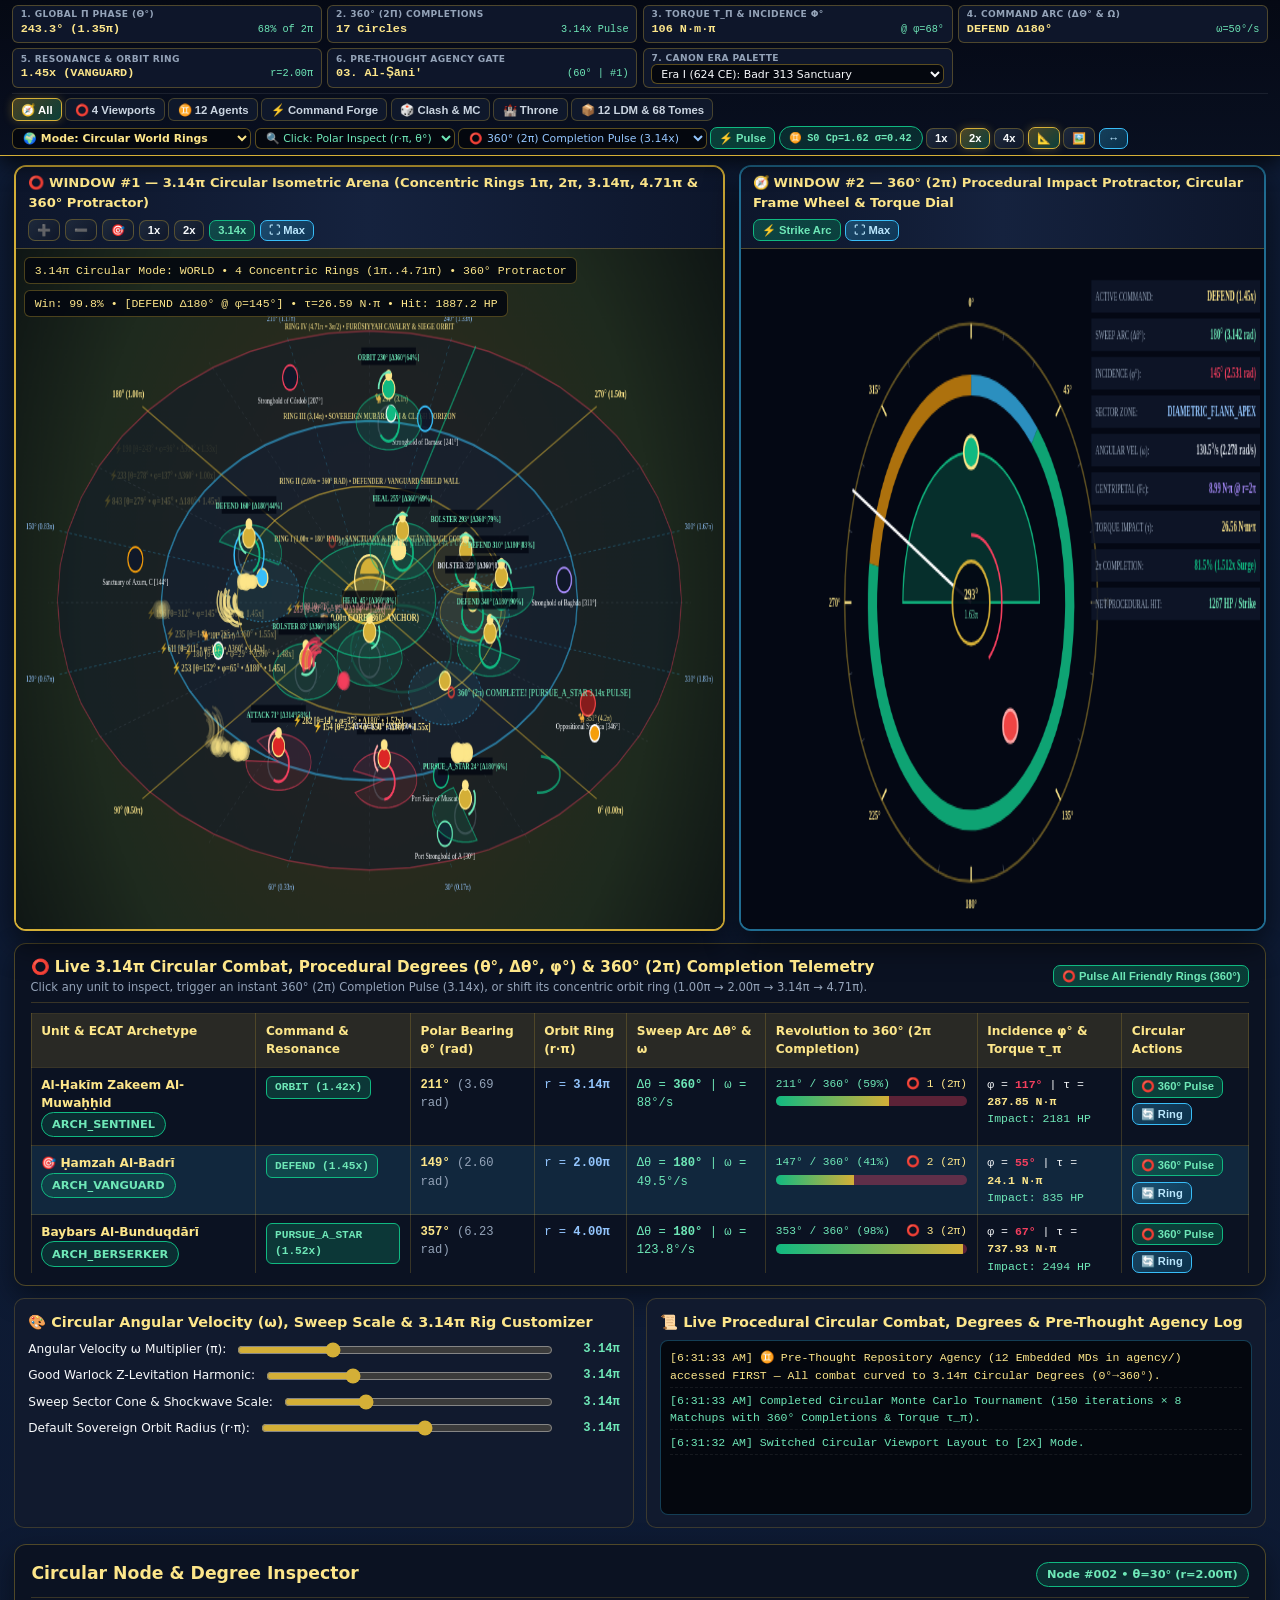
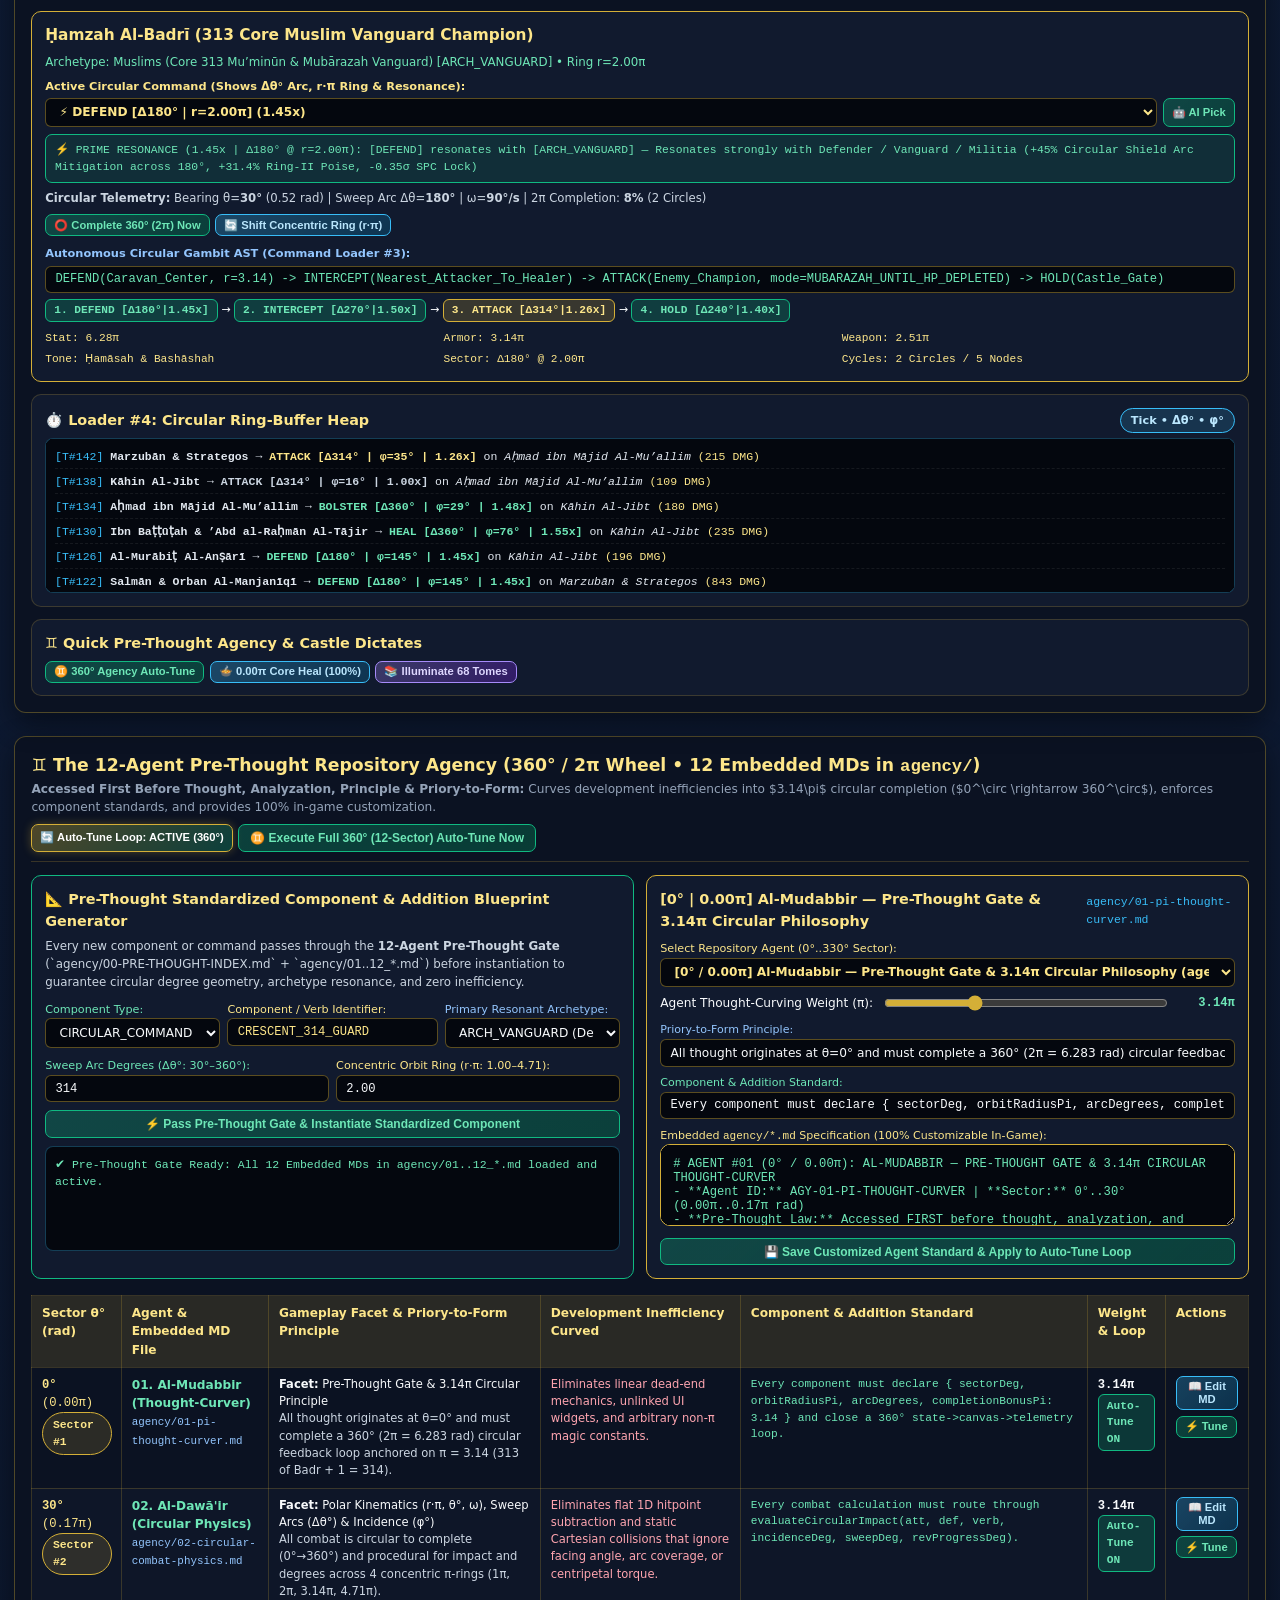
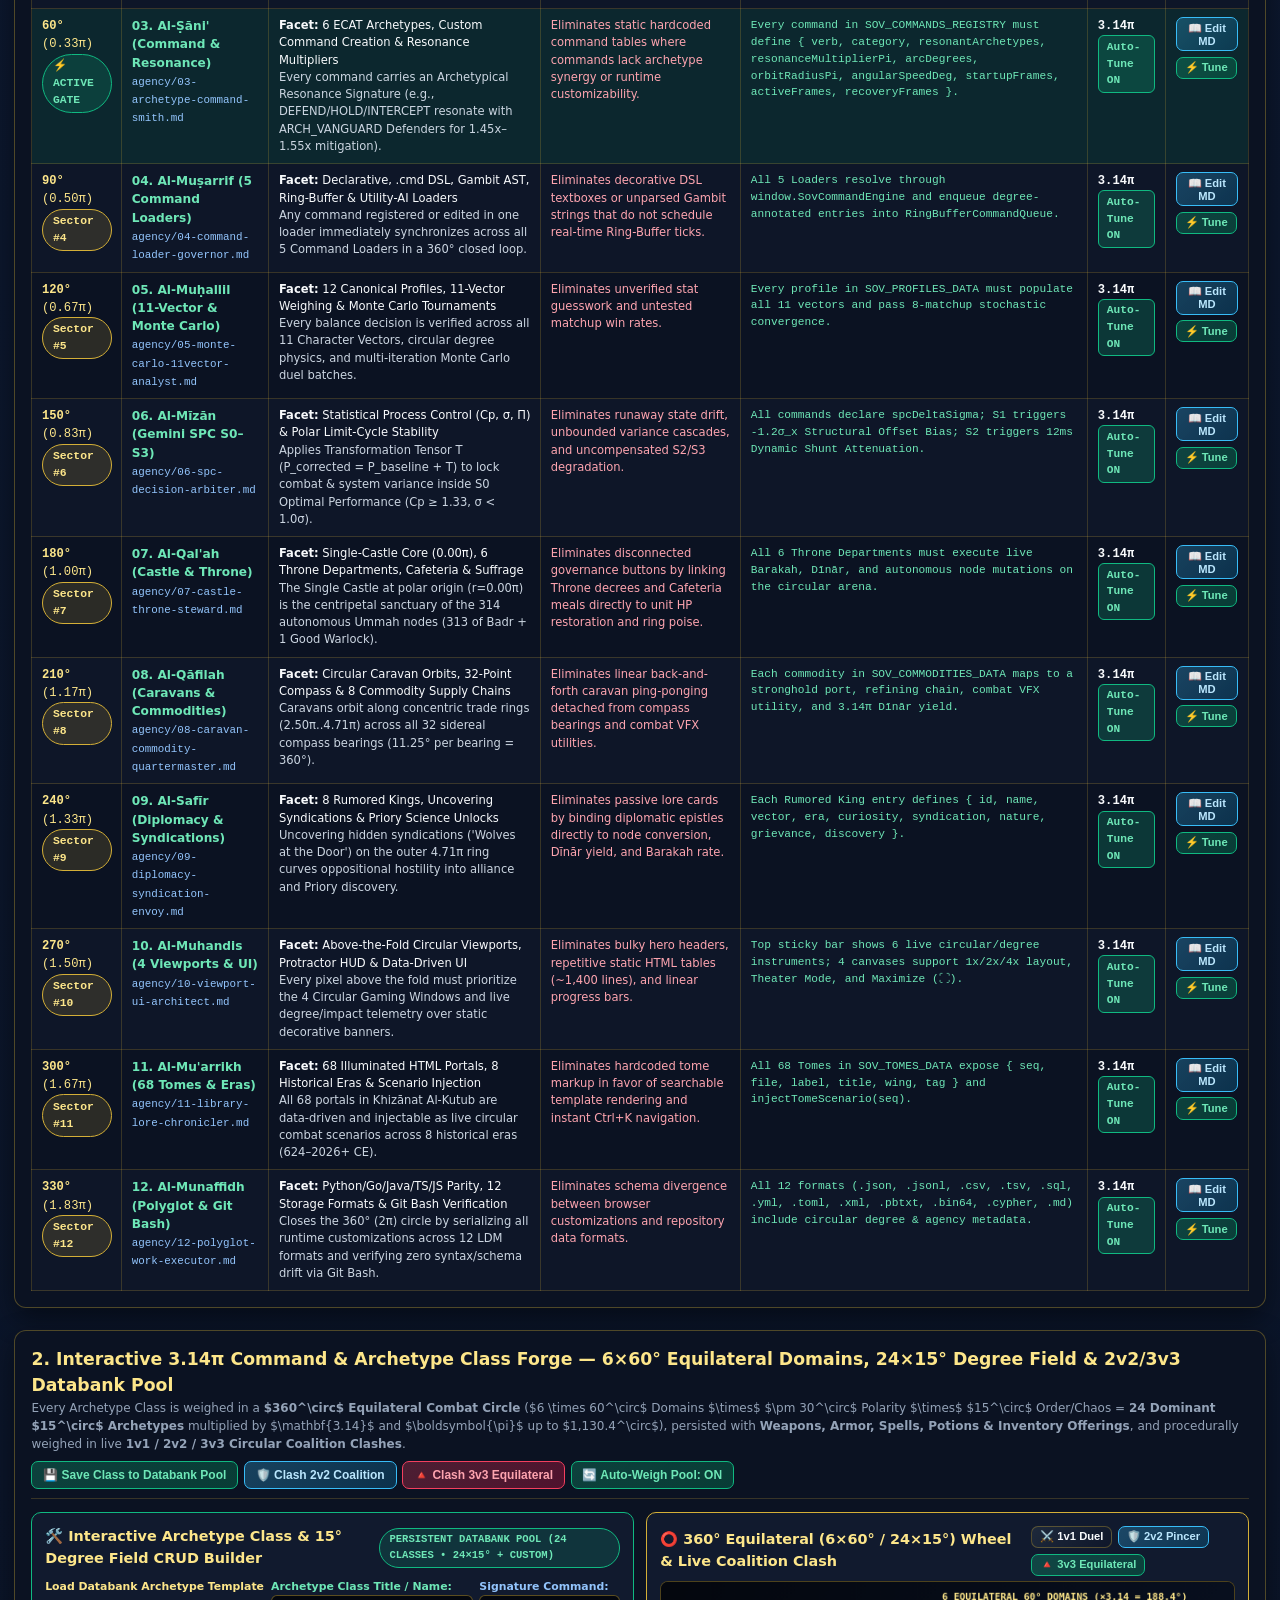
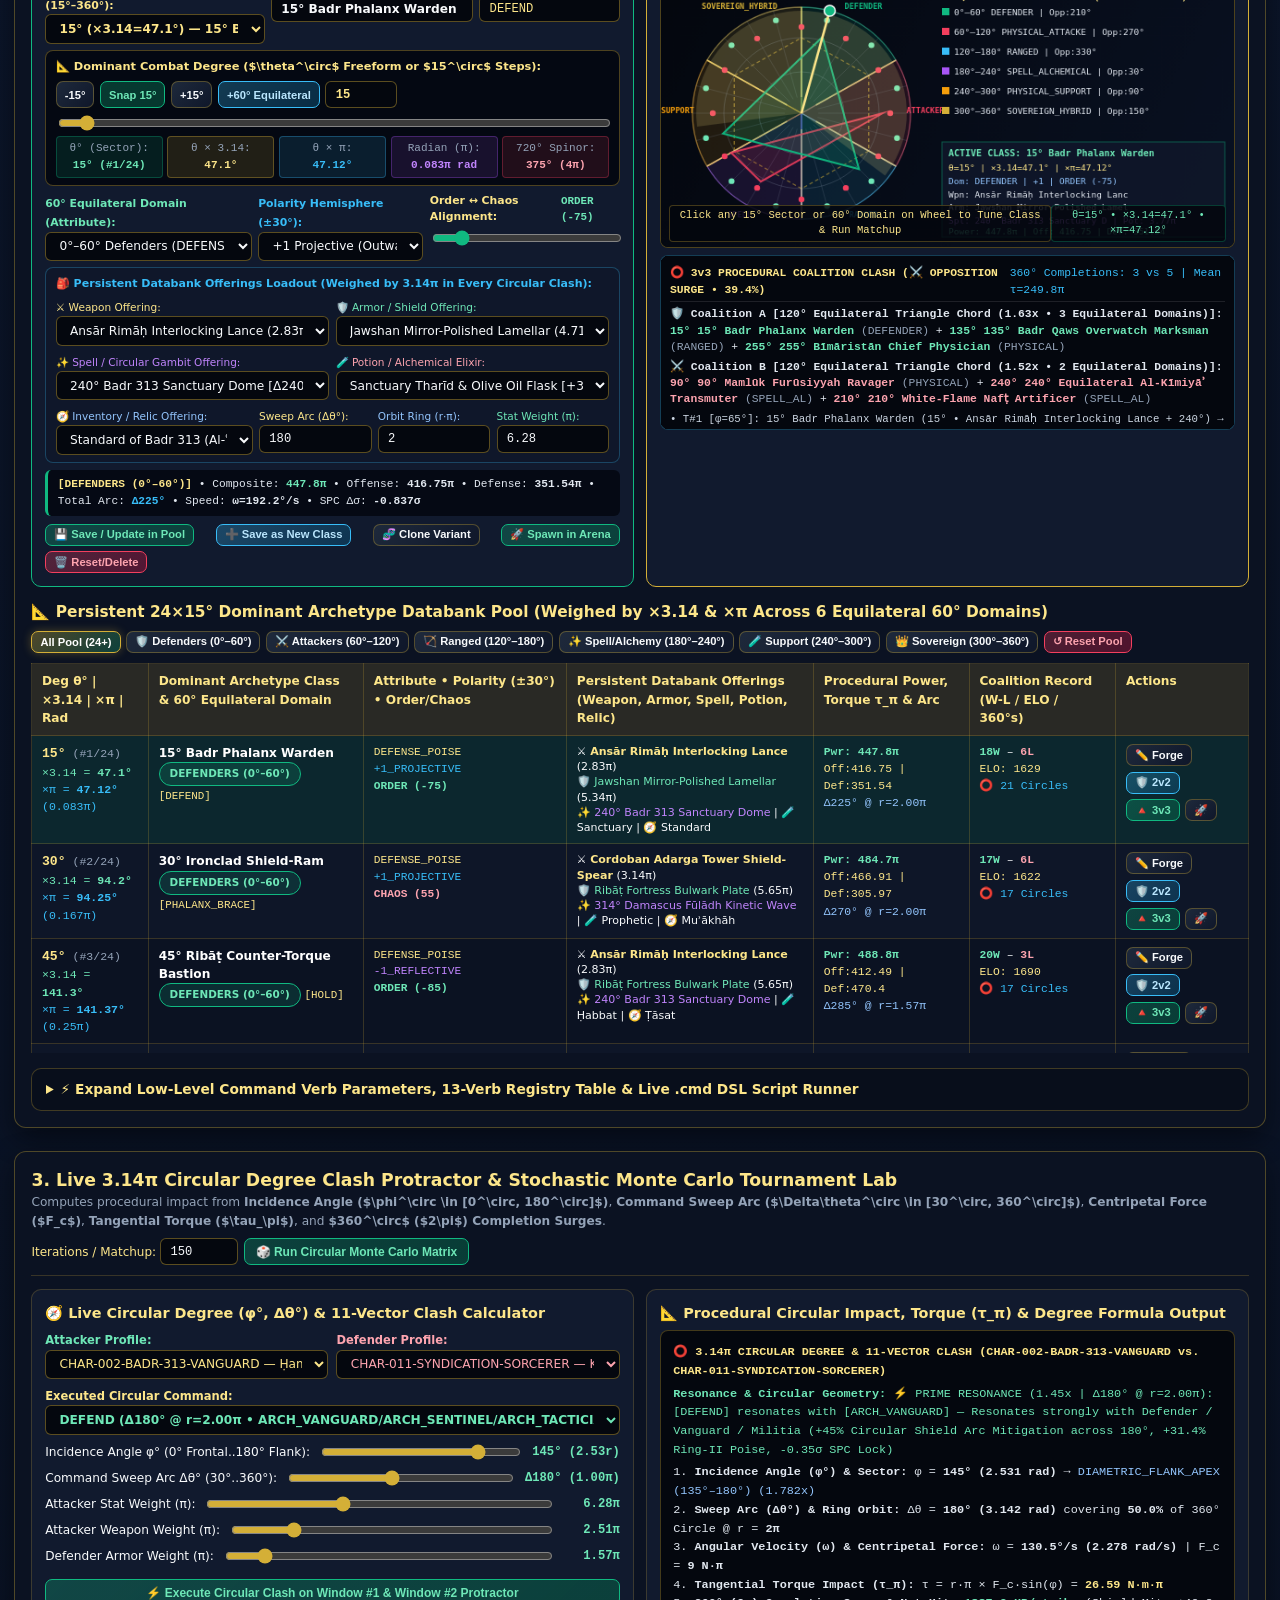
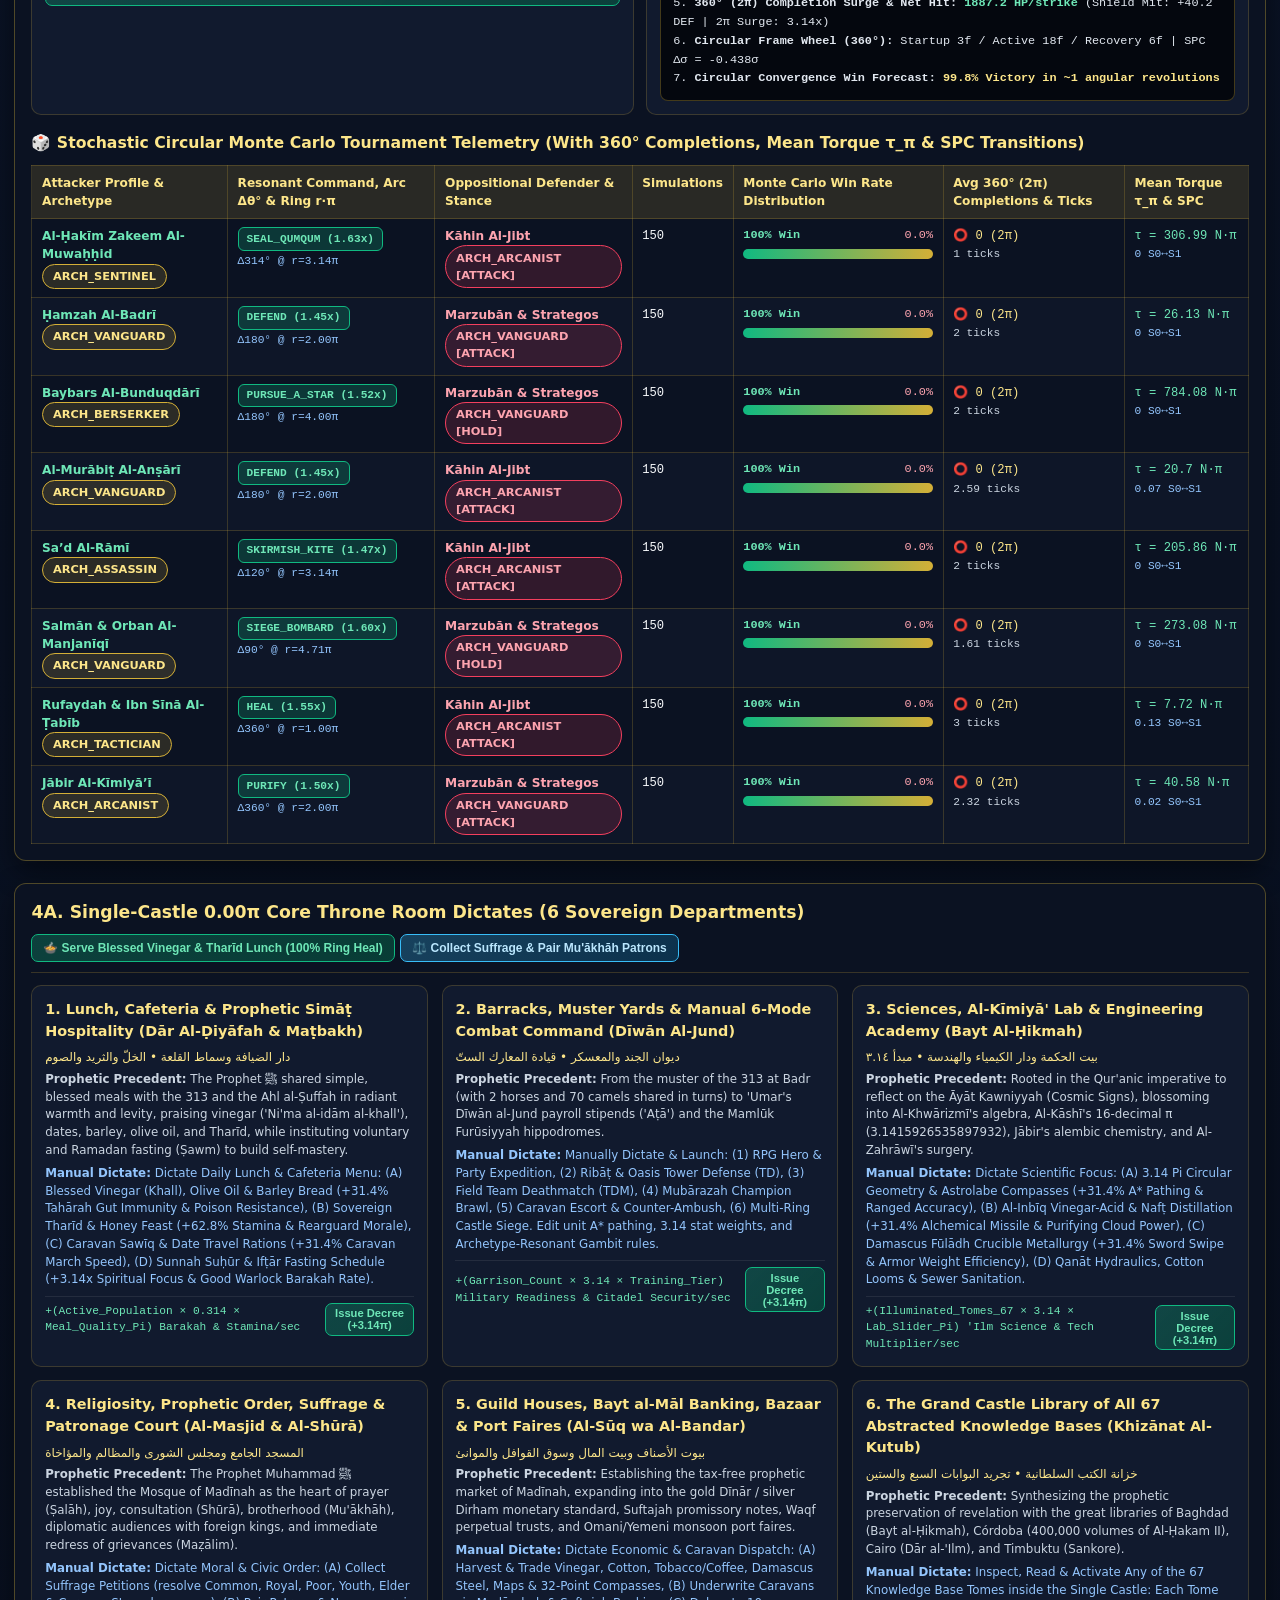
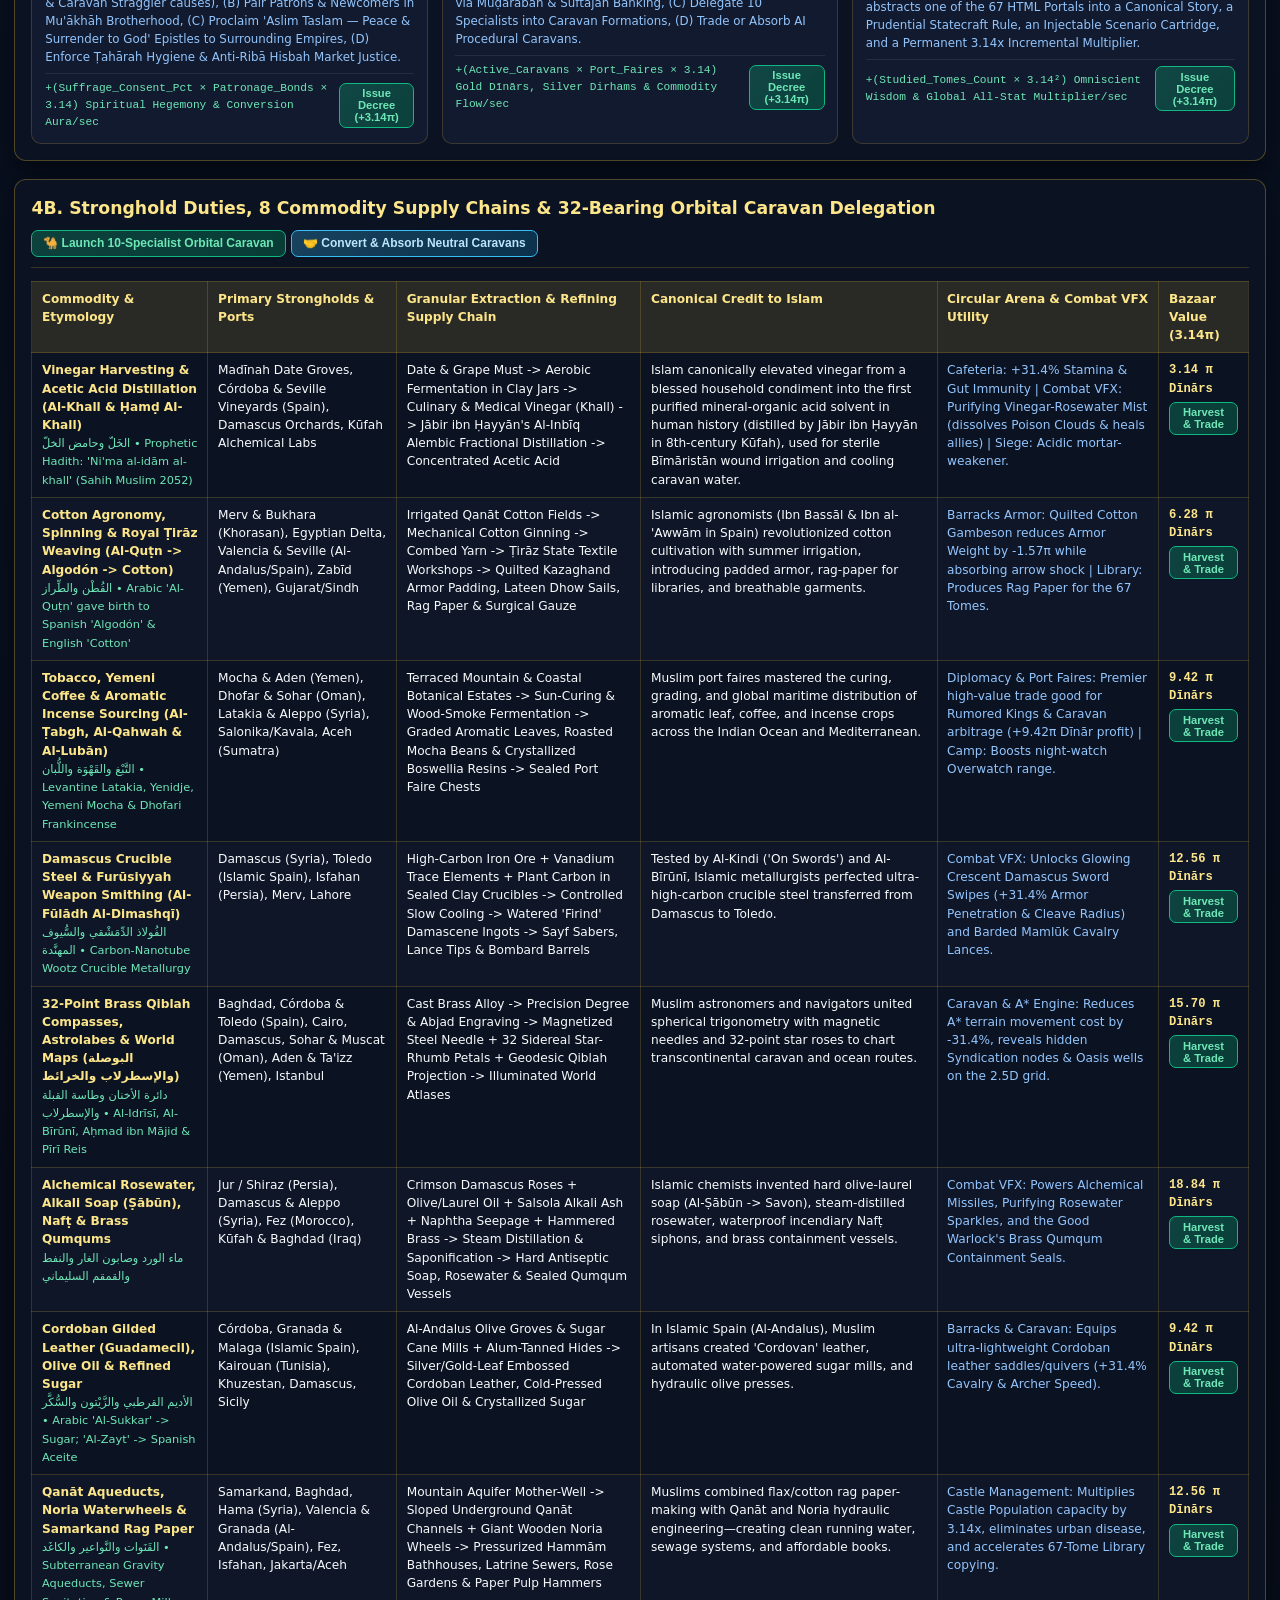
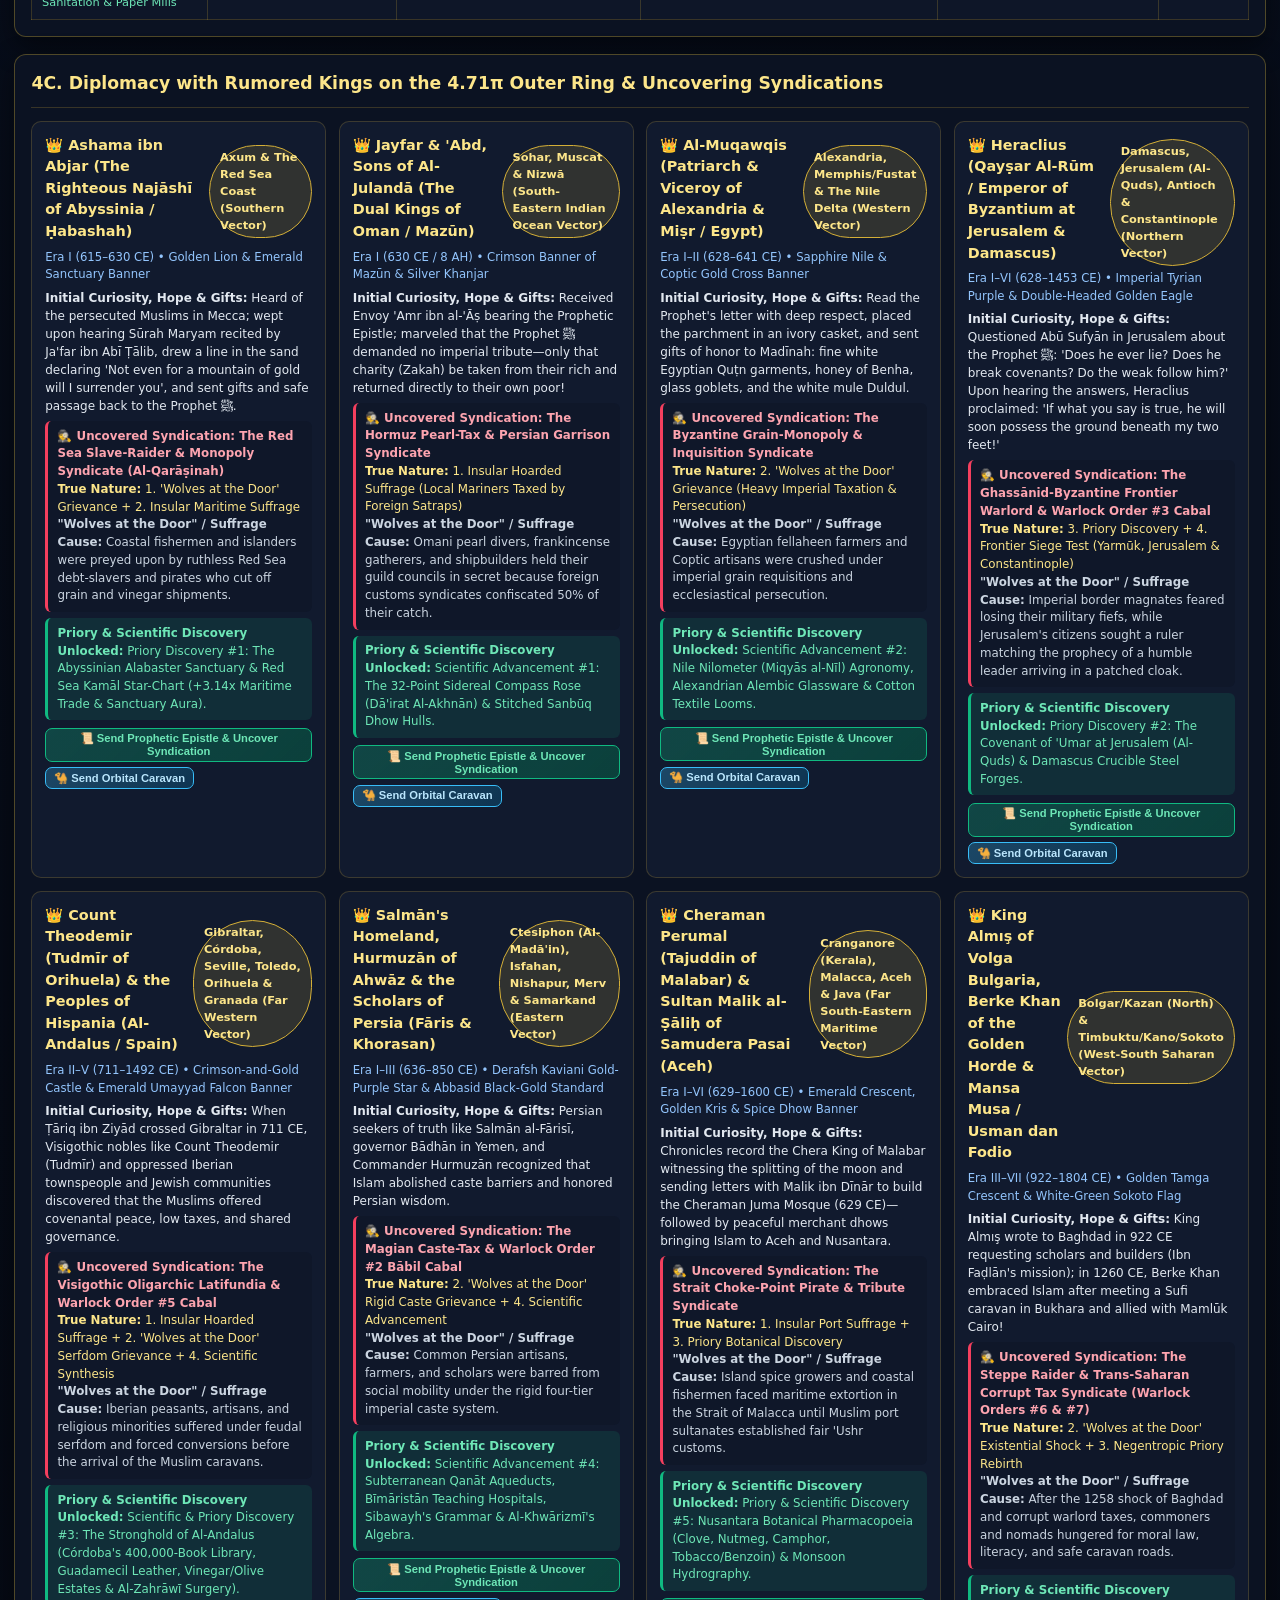
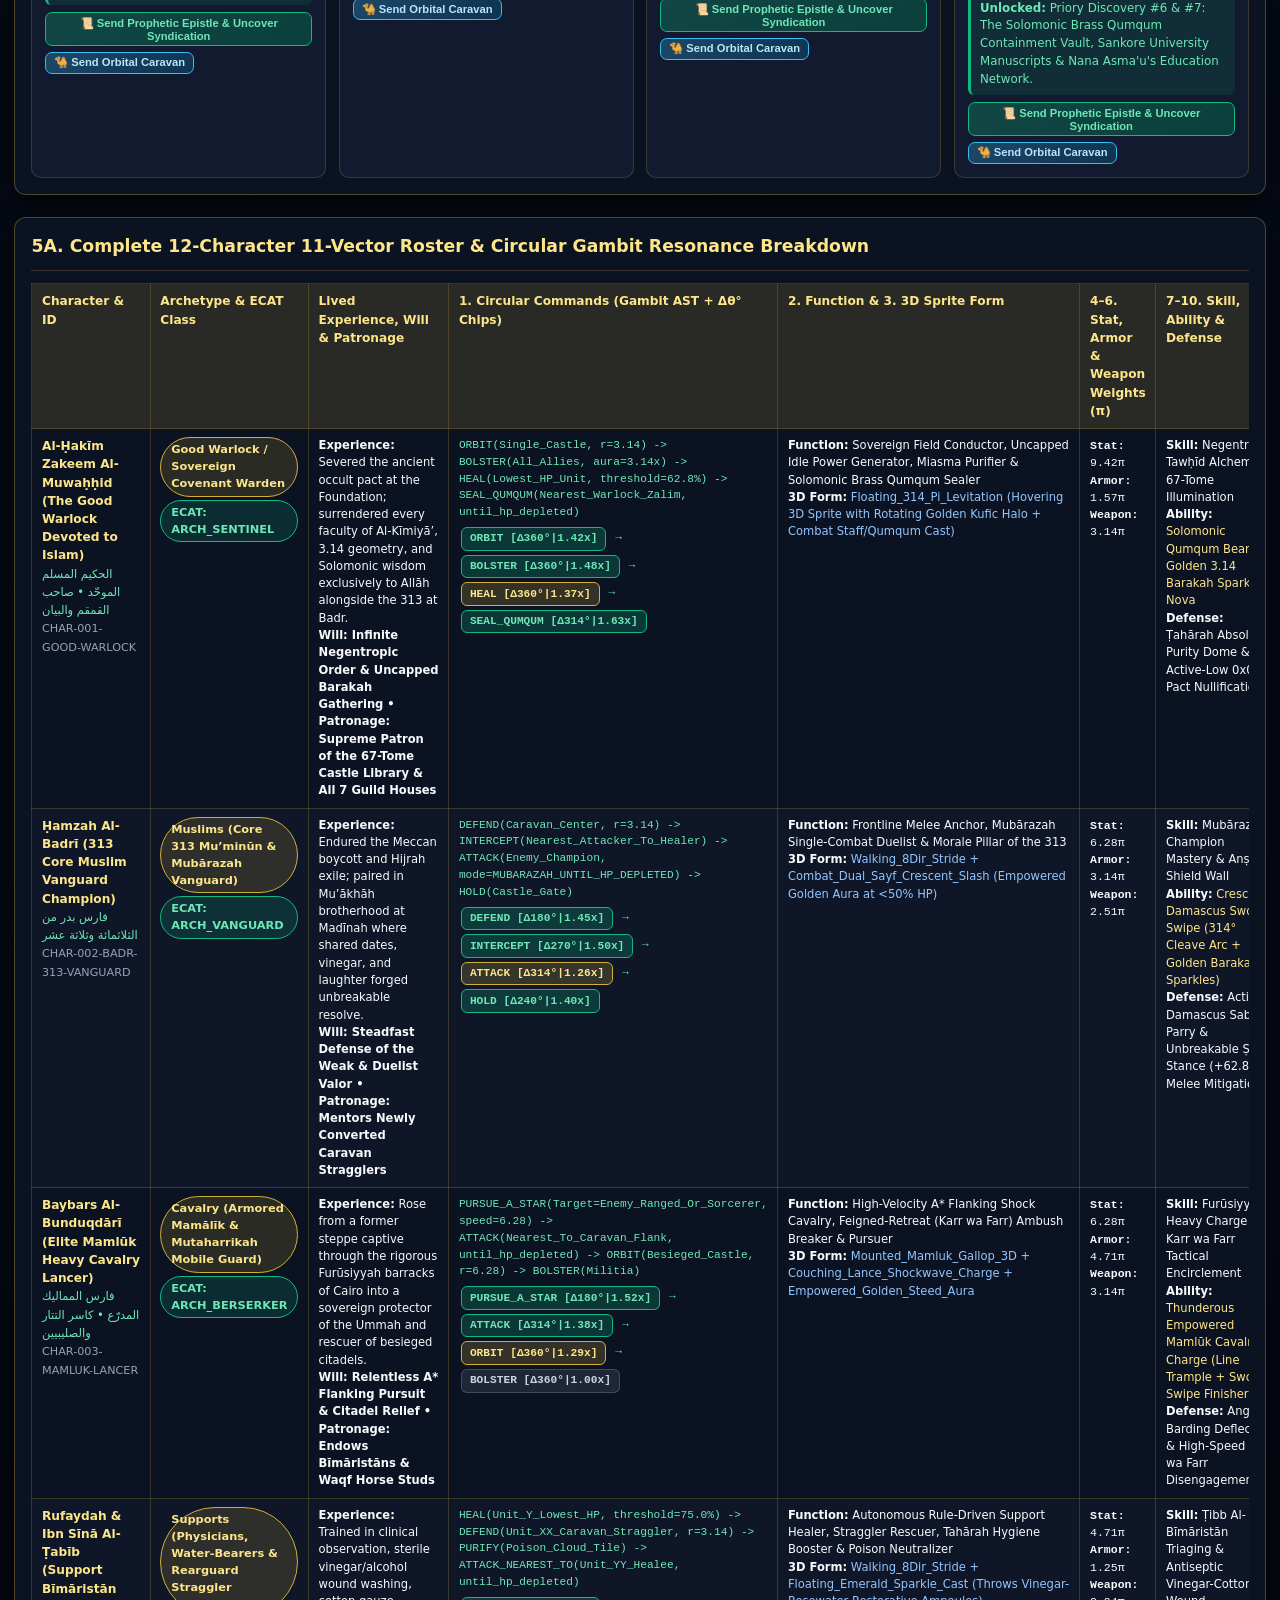
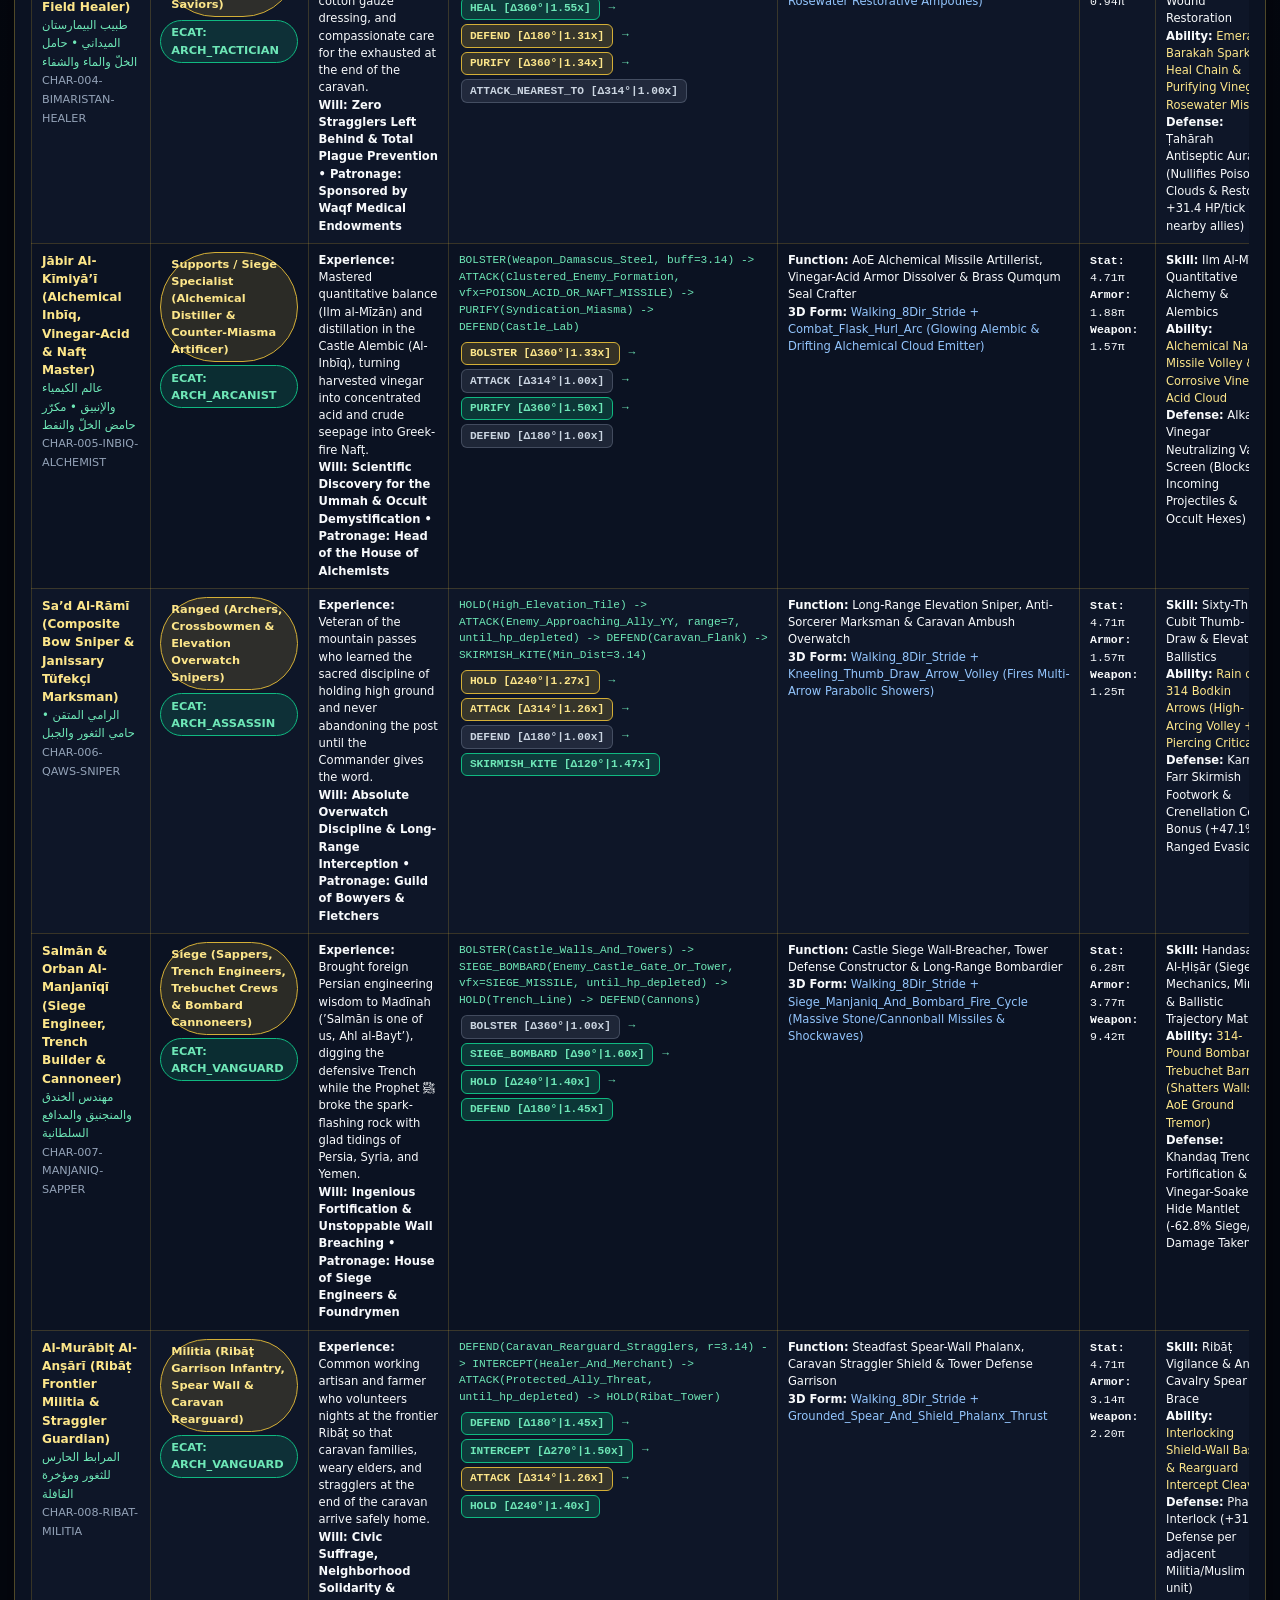
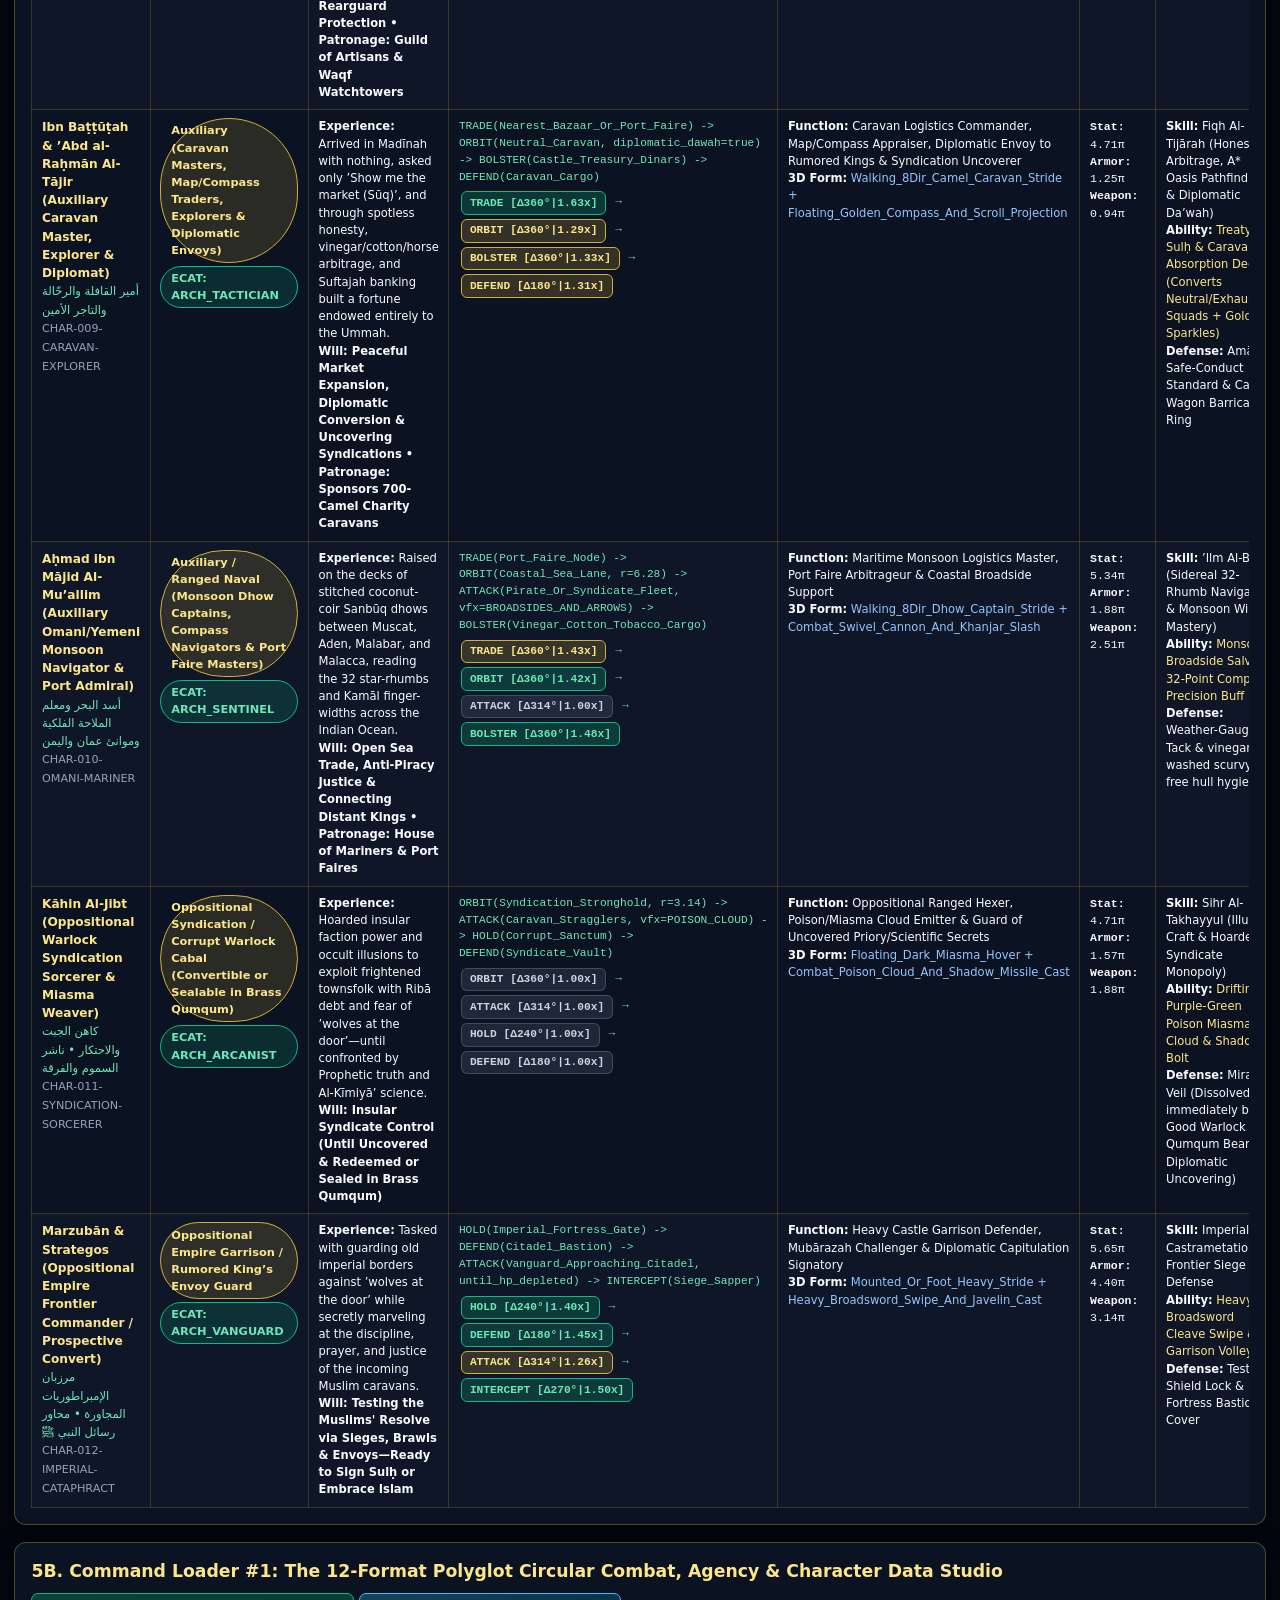
==== commit fd4890c8: "Reformat and abstract top telemetry, tabs, modes, tools, and pulses into data-driven studio header" ====
--- a/index.html
+++ b/index.html
@@ -8,130 +8,33 @@
 </head>
 <body>
   <!-- ========================================================================
-       SINGLE-ROW RELEVANT TELEMETRY BAR: 3.14π CIRCULAR COMBAT, DEGREES & AGENCY
+       ABSTRACTED UNIFIED STUDIO HEADER MOUNT (DATA-DRIVEN TELEMETRY & RIBBON)
+       Rendered dynamically by renderAbstractedStudioChrome() from studio-data.js
        ======================================================================== -->
-  <div class="hud-sticky-bar">
-    <div class="hud-inner">
-      <div class="hud-metric" title="Global 3.14π Circular Phase Angle (0° → 360° / 0 → 2π rad)">
-        <div class="hud-metric-label">1. Global π Phase (θ° / rad)</div>
-        <div><span id="hudGlobalAngleVal" class="hud-metric-val">248.4° (1.38π)</span> <span id="hudGlobalAnglePct" class="hud-metric-rate">69% of 2π</span></div>
-      </div>
-      <div class="hud-metric" title="Completed 360° (2π) Full-Circle Combat Revolutions & 3.14x Completion Surge">
-        <div class="hud-metric-label">2. 360° (2π) Completions</div>
-        <div><span id="hudCompletedCirclesVal" class="hud-metric-val">12 Circles</span> <span id="hudCompletedCirclesRate" class="hud-metric-rate">(3.14x Pulse)</span></div>
-      </div>
-      <div class="hud-metric" title="Real-Time Procedural Tangential Torque Impact (τ_π) & Incidence Angle (φ°)">
-        <div class="hud-metric-label">3. Procedural Torque &amp; φ°</div>
-        <div><span id="hudTorqueImpactVal" class="hud-metric-val">54.2 N·m·π</span> <span id="hudIncidenceVal" class="hud-metric-rate">@ φ=135°</span></div>
-      </div>
-      <div class="hud-metric" title="Active Unit Command Sweep Arc Span (Δθ°) & Angular Velocity (ω °/s)">
-        <div class="hud-metric-label">4. Command Arc (Δθ° &amp; ω)</div>
-        <div><span id="hudSweepArcVal" class="hud-metric-val">DEFEND Δ180°</span> <span id="hudAngularSpeedVal" class="hud-metric-rate">ω=130.5°/s</span></div>
-      </div>
-      <div class="hud-metric" title="Selected Unit Archetype Resonance Multiplier & Concentric Orbit Ring (r·π)">
-        <div class="hud-metric-label">5. Resonance &amp; Orbit Ring</div>
-        <div><span id="hudResonanceHudVal" class="hud-metric-val">1.45x (VANGUARD)</span> <span id="hudOrbitRingHudVal" class="hud-metric-rate">r=2.00π</span></div>
-      </div>
-      <div class="hud-metric" title="Pre-Thought Repository Agency Gate (12 Embedded MDs in agency/)">
-        <div class="hud-metric-label">6. Pre-Thought Agency Gate</div>
-        <div><span id="hudAgencyGateVal" class="hud-metric-val">01. Al-Mudabbir</span> <span id="hudAgencyCycleVal" class="hud-metric-rate">(0° | Cycle #1)</span></div>
-      </div>
-      <div class="hud-metric">
-        <div class="hud-metric-label">7. Canon Era &amp; SPC Limit-Cycle</div>
-        <select id="hudEraSelector" class="studio-select" onchange="window.SovGame.setContemporaryEra(this.value)">
-          <option value="0">Era I (624 CE): Badr 313 Sanctuary</option>
-          <option value="1">Era II (636 CE): Yarmūk &amp; Jerusalem</option>
-          <option value="2">Era III (711 CE): Al-Andalus (Spain)</option>
-          <option value="3">Era IV (800 CE): Baghdad Bayt al-Ḥikmah</option>
-          <option value="4">Era V (1187–1260 CE): Ḥiṭṭīn &amp; Mamlūks</option>
-          <option value="5">Era VI (1453–1600 CE): Şahi Bombards</option>
-          <option value="6">Era VII (1650–1850 CE): Omani Dhows</option>
-          <option value="7">Era VIII (2026+ CE): 57-Nation Priory</option>
-        </select>
-      </div>
-    </div>
-  </div>
-
-  <!-- Studio Perspective & Multi-Viewport Layout Switcher Bar -->
-  <nav class="studio-nav-ribbon">
-    <div class="studio-nav-inner">
-      <div class="studio-tab-group">
-        <span style="font-family:Consolas,monospace;font-size:0.68rem;color:#FDE68A;font-weight:700;margin-right:2px;">STUDIO:</span>
-        <button class="studio-tab-btn active" data-tab="ALL" onclick="window.SovGame.switchStudioTab('ALL')">🧭 All Panels</button>
-        <button class="studio-tab-btn" data-tab="VIEWPORTS" onclick="window.SovGame.switchStudioTab('VIEWPORTS')">⭕ 4 Circular Viewports</button>
-        <button class="studio-tab-btn" data-tab="AGENCY" onclick="window.SovGame.switchStudioTab('AGENCY')">♊ 12-Agent Agency (agency/*.md)</button>
-        <button class="studio-tab-btn" data-tab="COMMAND_FORGE" onclick="window.SovGame.switchStudioTab('COMMAND_FORGE')">⚡ Command Forge</button>
-        <button class="studio-tab-btn" data-tab="TOURNAMENT" onclick="window.SovGame.switchStudioTab('TOURNAMENT')">🎲 Circular Clash &amp; Monte Carlo</button>
-        <button class="studio-tab-btn" data-tab="CASTLE_GOV" onclick="window.SovGame.switchStudioTab('CASTLE_GOV')">🏰 Throne &amp; Caravans</button>
-        <button class="studio-tab-btn" data-tab="LDM_LIBRARY" onclick="window.SovGame.switchStudioTab('LDM_LIBRARY')">📦 12 LDM &amp; 68 Tomes</button>
-      </div>
-      <div class="studio-layout-group">
-        <span class="badge badge-emerald" style="font-family:Consolas,monospace;font-size:0.66rem;" title="Live Polar Gemini SPC Limit-Cycle Attractor">♊ SPC: <strong id="hudSpcBadgeVal">S0 (Cp=1.62 | σ=0.42 | θ=0°)</strong></span>
-        <button id="layoutBtn_1x" class="btn btn-sm" onclick="window.SovGame.setViewportLayout('1x')">1x Arena</button>
-        <button id="layoutBtn_2x" class="btn btn-sm active" onclick="window.SovGame.setViewportLayout('2x')">2x Arena + 360°</button>
-        <button id="layoutBtn_4x" class="btn btn-sm" onclick="window.SovGame.setViewportLayout('4x')">4x Quad</button>
-        <button id="theaterToggleBtn" class="btn btn-sm btn-sapphire" onclick="window.SovGame.toggleTheaterExpanded()">↔ Full-Width</button>
-      </div>
-    </div>
-  </nav>
+  <header id="sovereignStudioHeaderMount" class="hud-sticky-bar"></header>
 
   <div class="container">
     <!-- ======================================================================
          STUDIO SECTION 1: ABOVE-THE-FOLD 3.14π CIRCULAR VIEWPORTS & DEGREES HUD
          ====================================================================== -->
     <section id="studioSec_VIEWPORTS" class="studio-section">
-      <!-- Compact Circular Combat, Degree & Agency Control Deck -->
-      <div class="panel" style="margin-bottom:0.55rem;padding:0.42rem 0.7rem;">
-        <div style="display:flex;flex-wrap:wrap;align-items:center;justify-content:space-between;gap:0.3rem;margin-bottom:0.32rem;">
-          <div class="btn-row">
-            <button id="modeBtn_WORLD" class="btn btn-sm active" onclick="window.SovGame.setCombatMode('WORLD')">🌍 World Rings</button>
-            <button id="modeBtn_RPG" class="btn btn-sm" onclick="window.SovGame.setCombatMode('RPG')">🧙‍♂️ RPG Orbit</button>
-            <button id="modeBtn_TD" class="btn btn-sm" onclick="window.SovGame.setCombatMode('TD')">🗼 360° Ribāṭ TD</button>
-            <button id="modeBtn_TDM" class="btn btn-sm" onclick="window.SovGame.setCombatMode('TDM')">⚔️ Ring TDM</button>
-            <button id="modeBtn_BRAWL" class="btn btn-sm" onclick="window.SovGame.setCombatMode('BRAWL')">🛡️ 314° Duel</button>
-            <button id="modeBtn_AMBUSH" class="btn btn-sm" onclick="window.SovGame.setCombatMode('AMBUSH')">🐪 Orbital Rescue</button>
-            <button id="modeBtn_SIEGE" class="btn btn-sm" onclick="window.SovGame.setCombatMode('SIEGE')">🏰 Concentric Siege</button>
-          </div>
-          <div class="btn-row">
-            <button id="clickTool_INSPECT" class="btn btn-sm active" onclick="window.SovGame.setCanvasClickTool('INSPECT')">🔍 Polar Inspect (r·π, θ°)</button>
-            <button id="clickTool_SPAWN_UNIT" class="btn btn-sm btn-emerald" onclick="window.SovGame.setCanvasClickTool('SPAWN_UNIT')">🚀 Spawn on Ring</button>
-            <button id="clickTool_BUILD_TOWER" class="btn btn-sm btn-sapphire" onclick="window.SovGame.setCanvasClickTool('BUILD_TOWER')">🗼 360° Tower</button>
-            <button id="toggleAStarBtn" class="btn btn-sm active" onclick="window.SovGame.toggleAStarGrid()">📐 24-Spoke Protractor</button>
-          </div>
-        </div>
-        <div style="display:flex;flex-wrap:wrap;align-items:center;justify-content:space-between;gap:0.3rem;">
-          <div class="btn-row">
-            <button class="btn btn-sm btn-emerald" onclick="window.SovGame.triggerGlobal360CompletionPulse()">⭕ 360° (2π) Completion Pulse (3.14x)</button>
-            <button class="btn btn-sm btn-crimson" onclick="window.SovGame.triggerVfxBurst('SWORD_SWIPE')">⚔️ 314° Cleave</button>
-            <button class="btn btn-sm btn-sapphire" onclick="window.SovGame.triggerVfxBurst('ARROWS')">🏹 120° Cone</button>
-            <button class="btn btn-sm" onclick="window.SovGame.triggerVfxBurst('MISSILES')">☄️ 90° Vortex</button>
-            <button class="btn btn-sm" onclick="window.SovGame.triggerVfxBurst('POISON_VINEGAR')">☁️ 360° Vinegar</button>
-            <button class="btn btn-sm btn-crimson" onclick="window.SovGame.triggerVfxBurst('MAMLUK_CHARGE')">🐎 180° Flank</button>
-          </div>
-          <div class="btn-row">
-            <button class="btn btn-sm btn-emerald" onclick="window.SovGame.runFull360AgencyAutoTune()">♊ 12-Agent Pre-Thought Auto-Tune</button>
-            <button class="btn btn-sm" onclick="const d=document.getElementById('conceptPlatesDrawer');d.style.display=d.style.display==='none'?'grid':'none';">🖼️ 4 Art Plates</button>
-          </div>
-        </div>
-
-        <!-- Collapsible 4 Concept Art Plates Drawer -->
-        <div id="conceptPlatesDrawer" class="plates-grid-4" style="display:none;margin-top:0.65rem;">
-          <div class="plate-card">
-            <img src="images/castle_game_plate_1_single_castle_sanctuary.jpg" alt="Plate 1: The Single Castle Sanctuary" />
-            <div class="plate-body"><div class="plate-title">Plate I — Single Castle 0.00π Core &amp; 68-Tome Library</div></div>
-          </div>
-          <div class="plate-card">
-            <img src="images/castle_game_plate_2_3d_unit_sprite_atlas.jpg" alt="Plate 2: 3D Unit Sprite Atlas" />
-            <div class="plate-body"><div class="plate-title">Plate II — 3D Sprite Atlas: Good Warlock, Mamlūks &amp; 313 Defenders</div></div>
-          </div>
-          <div class="plate-card">
-            <img src="images/castle_game_plate_3_combat_vfx_siege_action.jpg" alt="Plate 3: Circular Combat VFX" />
-            <div class="plate-body"><div class="plate-title">Plate III — 314° Damascus Cleaves, 120° Volleys &amp; Vinegar Rings</div></div>
-          </div>
-          <div class="plate-card">
-            <img src="images/castle_game_plate_4_diplomacy_caravan_discovery.jpg" alt="Plate 4: Orbital Caravans & Diplomacy" />
-            <div class="plate-body"><div class="plate-title">Plate IV — 32-Bearing Compasses, Port Faires &amp; Rumored Kings</div></div>
-          </div>
+      <!-- Collapsible 4 Concept Art Plates Drawer (Toggled from Header Ribbon) -->
+      <div id="conceptPlatesDrawer" class="plates-grid-4" style="display:none;margin-bottom:0.65rem;">
+        <div class="plate-card">
+          <img src="images/castle_game_plate_1_single_castle_sanctuary.jpg" alt="Plate 1: The Single Castle Sanctuary" />
+          <div class="plate-body"><div class="plate-title">Plate I — Single Castle 0.00π Core &amp; 68-Tome Library</div></div>
+        </div>
+        <div class="plate-card">
+          <img src="images/castle_game_plate_2_3d_unit_sprite_atlas.jpg" alt="Plate 2: 3D Unit Sprite Atlas" />
+          <div class="plate-body"><div class="plate-title">Plate II — 3D Sprite Atlas: Good Warlock, Mamlūks &amp; 313 Defenders</div></div>
+        </div>
+        <div class="plate-card">
+          <img src="images/castle_game_plate_3_combat_vfx_siege_action.jpg" alt="Plate 3: Circular Combat VFX" />
+          <div class="plate-body"><div class="plate-title">Plate III — 314° Damascus Cleaves, 120° Volleys &amp; Vinegar Rings</div></div>
+        </div>
+        <div class="plate-card">
+          <img src="images/castle_game_plate_4_diplomacy_caravan_discovery.jpg" alt="Plate 4: Orbital Caravans & Diplomacy" />
+          <div class="plate-body"><div class="plate-title">Plate IV — 32-Bearing Compasses, Port Faires &amp; Rumored Kings</div></div>
         </div>
       </div>
 
--- a/studio/studio.css
+++ b/studio/studio.css
@@ -38,21 +38,21 @@
   overflow-x: hidden;
 }
 
-/* Sticky Studio Top Telemetry & Layout Bar (Single-Row High-Density Grid) */
+/* Unified Sticky Studio Header (Row 1: 7 Telemetry Cards | Row 2: Abstracted Command Ribbon) */
 .hud-sticky-bar {
   position: sticky;
   top: 0;
   z-index: 9500;
-  background: linear-gradient(90deg, rgba(4, 7, 15, 0.98) 0%, rgba(12, 21, 42, 0.98) 50%, rgba(4, 7, 15, 0.98) 100%);
+  background: linear-gradient(180deg, rgba(5, 9, 20, 0.99) 0%, rgba(9, 16, 32, 0.98) 100%);
   border-bottom: 1px solid var(--gold);
   backdrop-filter: blur(12px);
-  padding: 0.28rem 0.75rem;
-  box-shadow: 0 4px 18px rgba(0, 0, 0, 0.75);
+  padding: 0.32rem 0.75rem 0.3rem;
+  box-shadow: 0 6px 20px rgba(0, 0, 0, 0.8);
 }
 
 .hud-inner {
   max-width: 1860px;
-  margin: 0 auto;
+  margin: 0 auto 0.28rem;
   display: grid;
   grid-template-columns: repeat(7, minmax(0, 1fr));
   align-items: stretch;
@@ -67,73 +67,71 @@
 
 .hud-metric {
   display: flex;
-  align-items: center;
-  background: rgba(17, 26, 46, 0.92);
-  border: 1px solid var(--border-gold);
+  flex-direction: column;
+  align-items: flex-start;
+  justify-content: center;
+  background: rgba(15, 24, 44, 0.95);
+  border: 1px solid rgba(212, 175, 55, 0.32);
   border-radius: 6px;
-  padding: 0.18rem 0.45rem;
-  font-size: 0.7rem;
+  padding: 0.2rem 0.48rem;
   min-width: 0;
-  overflow: hidden;
-}
-
-.hud-metric > div {
-  width: 100%;
-  white-space: nowrap;
-  overflow: hidden;
-  text-overflow: ellipsis;
 }
 
 .hud-metric-label {
   color: var(--text-muted);
-  font-size: 0.58rem;
+  font-size: 0.57rem;
+  font-weight: 600;
   text-transform: uppercase;
   letter-spacing: 0.04em;
   line-height: 1.15;
+  margin-bottom: 1px;
+  white-space: nowrap;
+}
+
+.hud-metric-row {
+  display: flex;
+  align-items: baseline;
+  justify-content: space-between;
+  gap: 0.25rem;
+  width: 100%;
+  white-space: nowrap;
 }
 
 .hud-metric-val {
   color: var(--gold-light);
   font-family: 'Consolas', monospace;
   font-weight: 700;
-  font-size: 0.76rem;
+  font-size: 0.74rem;
 }
 
 .hud-metric-rate {
   color: var(--emerald-light);
   font-family: 'Consolas', monospace;
-  font-size: 0.66rem;
-}
-
-/* Studio Workspace Navigation Ribbon (Single-Row Compact) */
+  font-size: 0.64rem;
+}
+
+/* Unified Row 2 inside Sticky Header: Tabs + Abstracted Mode/Tool/Action Selectors + Layout */
 .studio-nav-ribbon {
-  background: rgba(8, 14, 28, 0.96);
-  border-bottom: 1px solid var(--border-gold);
-  padding: 0.28rem 0.75rem;
-  position: sticky;
-  top: 41px;
-  z-index: 9400;
-  backdrop-filter: blur(8px);
-}
-
-.studio-nav-inner {
   max-width: 1860px;
   margin: 0 auto;
-  display: flex;
-  flex-wrap: nowrap;
-  align-items: center;
-  justify-content: space-between;
-  gap: 0.35rem;
-  overflow-x: auto;
+  padding-top: 0.24rem;
+  border-top: 1px solid rgba(255, 255, 255, 0.08);
+}
+
+.studio-nav-inner {
+  display: flex;
+  flex-wrap: wrap;
+  align-items: center;
+  justify-content: space-between;
+  gap: 0.32rem;
 }
 
 .studio-tab-group,
 .studio-layout-group {
   display: flex;
-  flex-wrap: nowrap;
-  align-items: center;
-  gap: 0.25rem;
-  white-space: nowrap;
+  flex-wrap: wrap;
+  align-items: center;
+  gap: 0.22rem;
 }
 
 .studio-tab-btn {
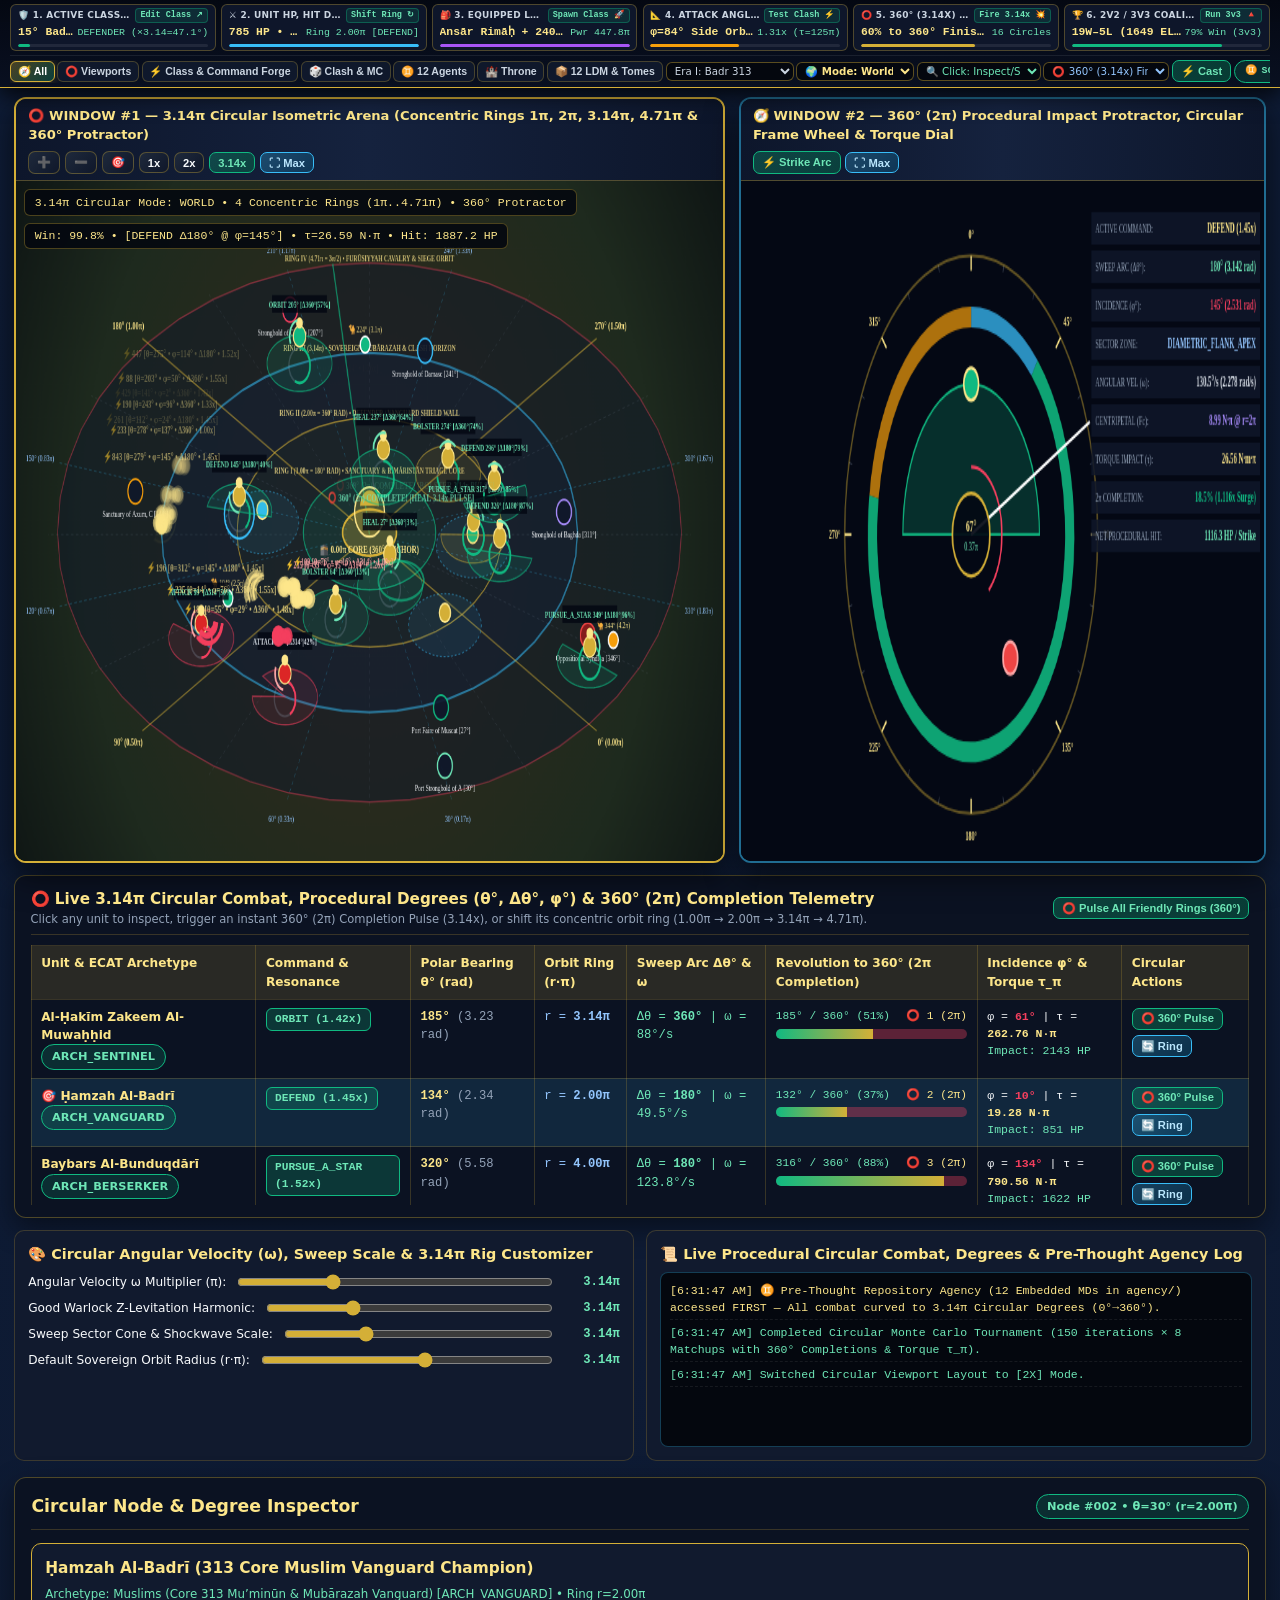
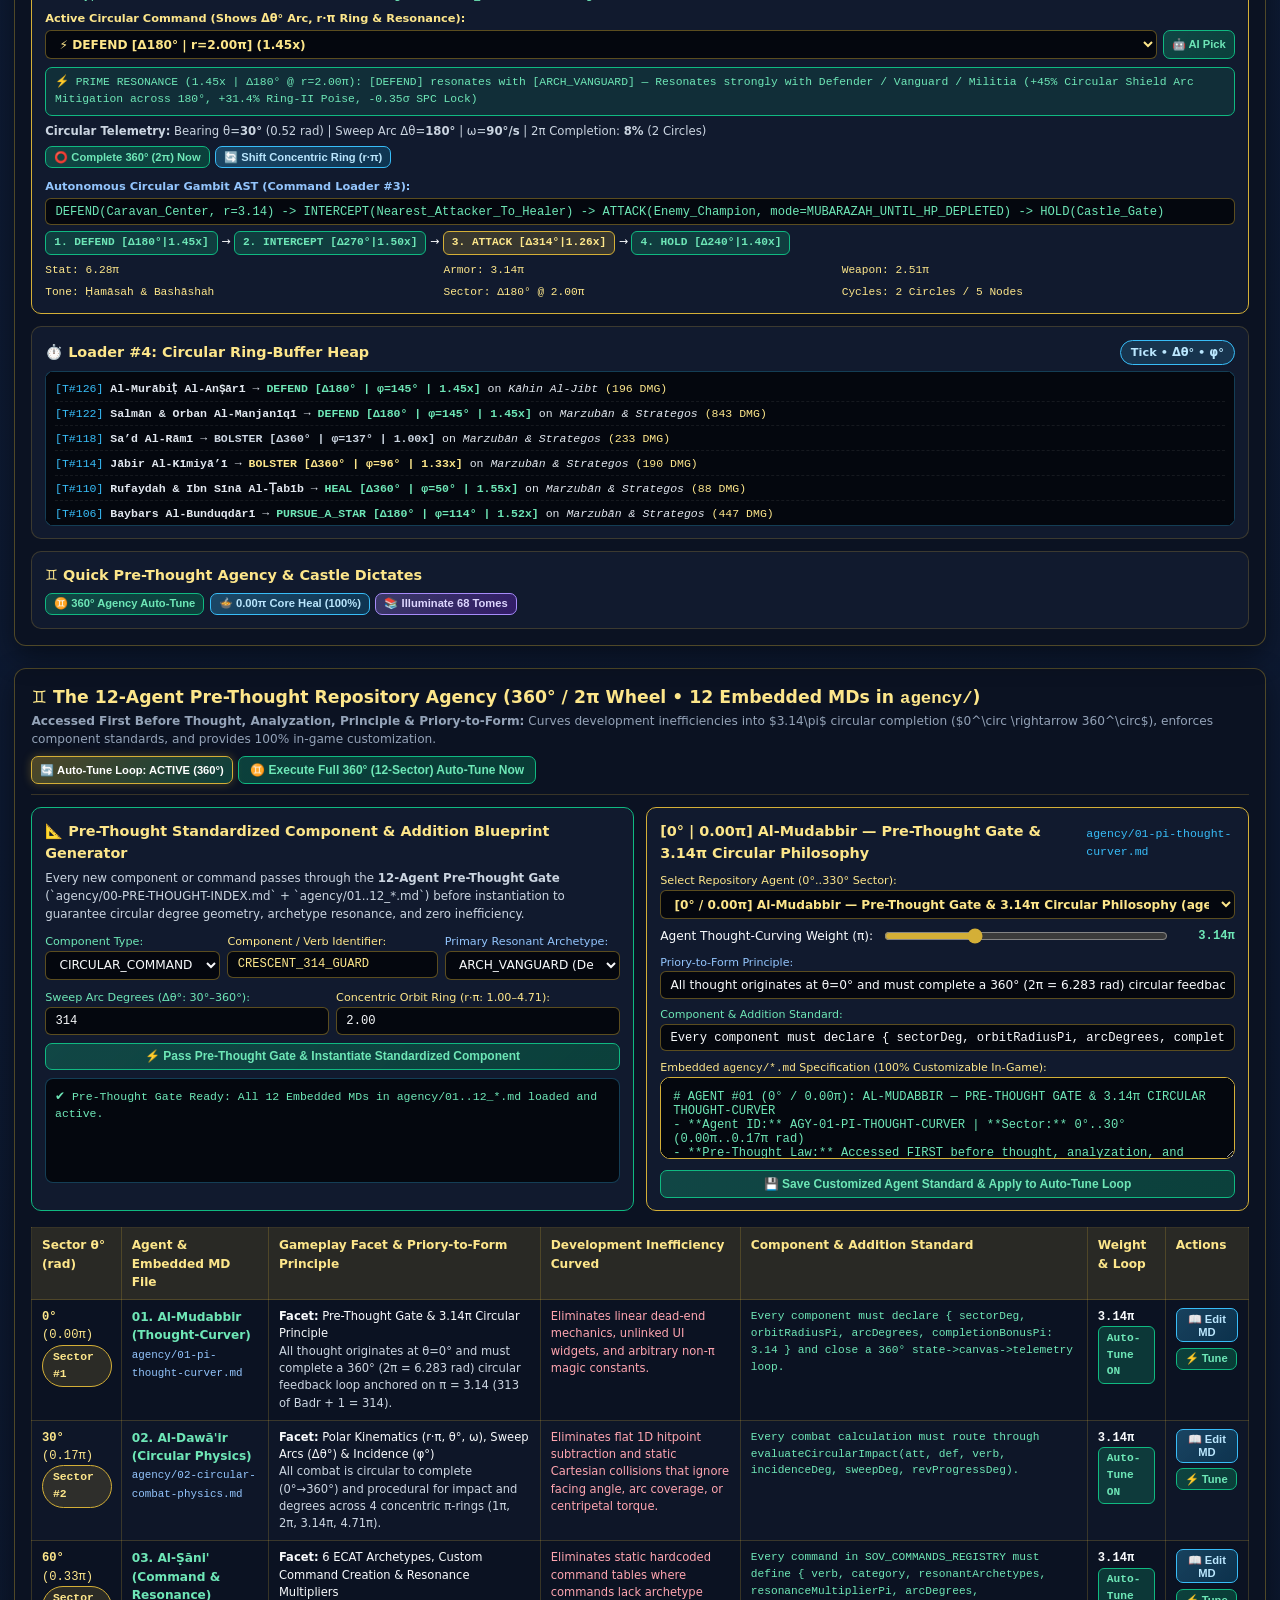
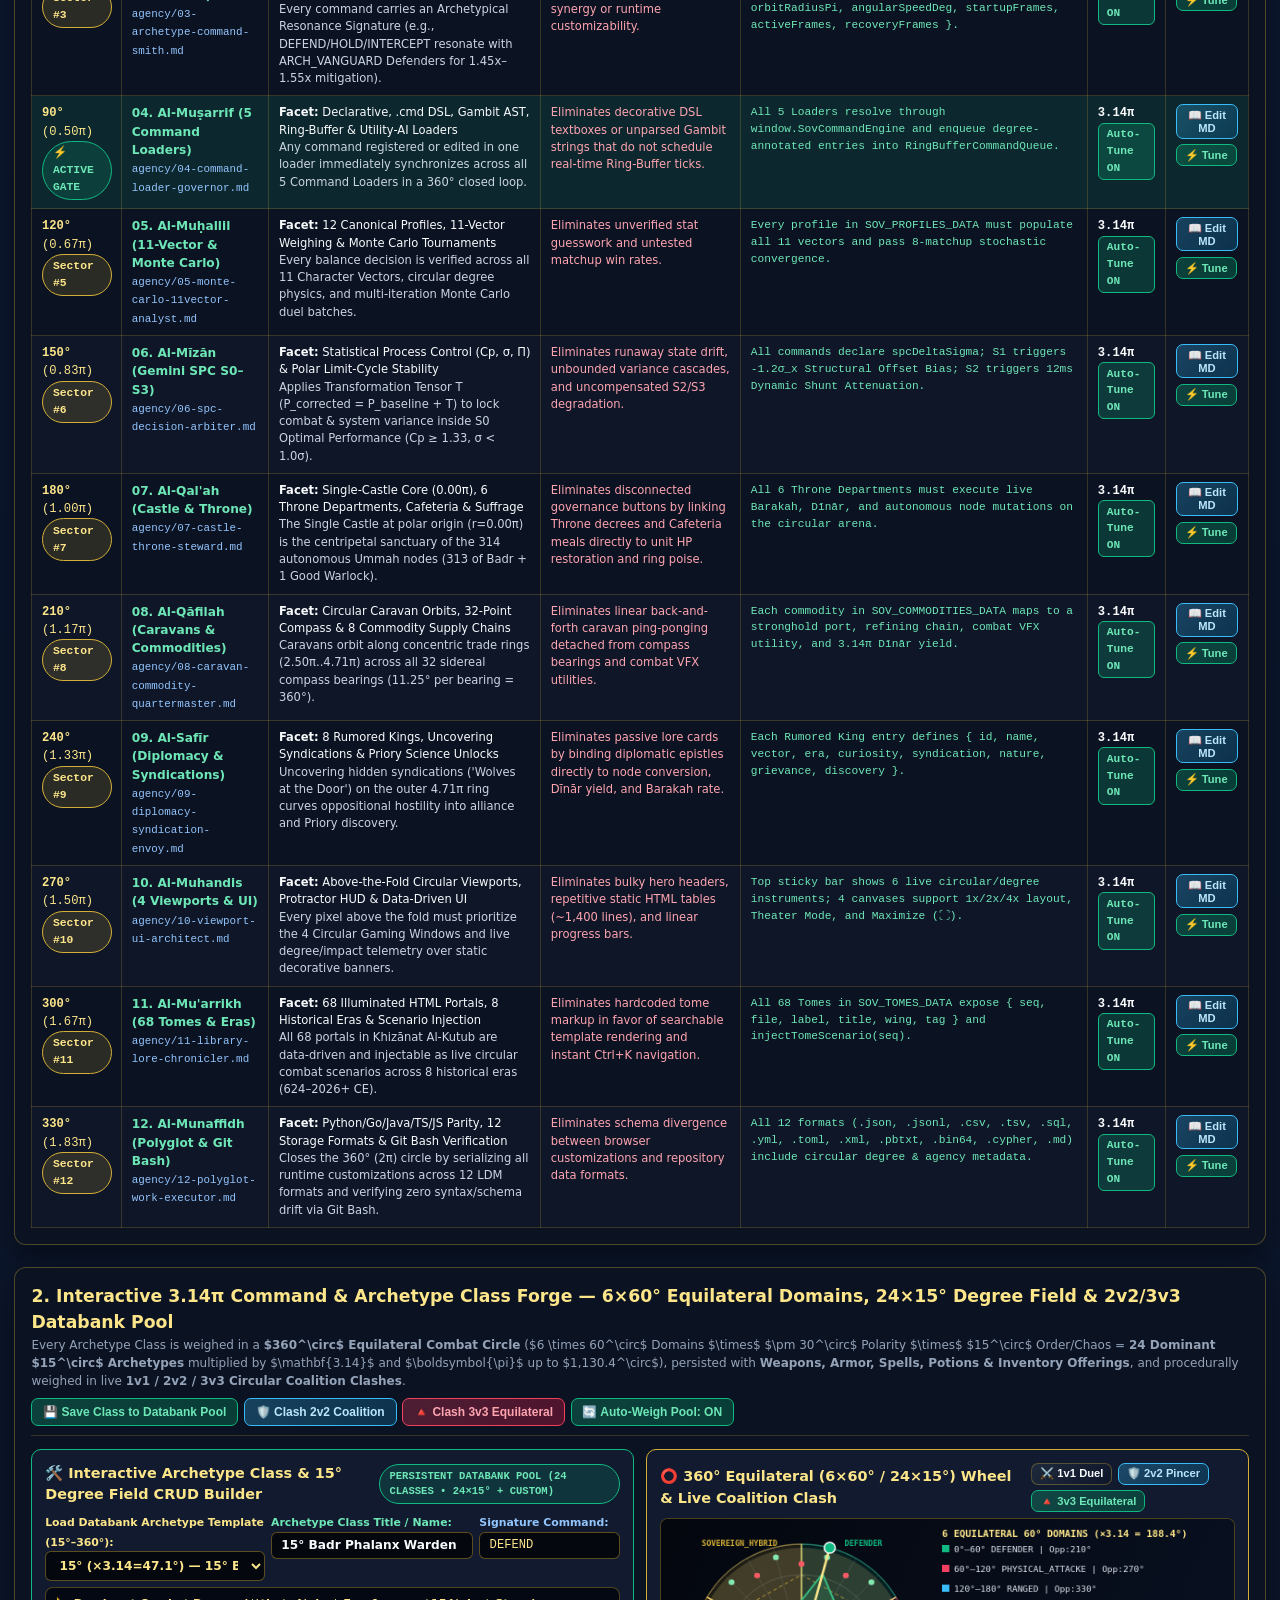
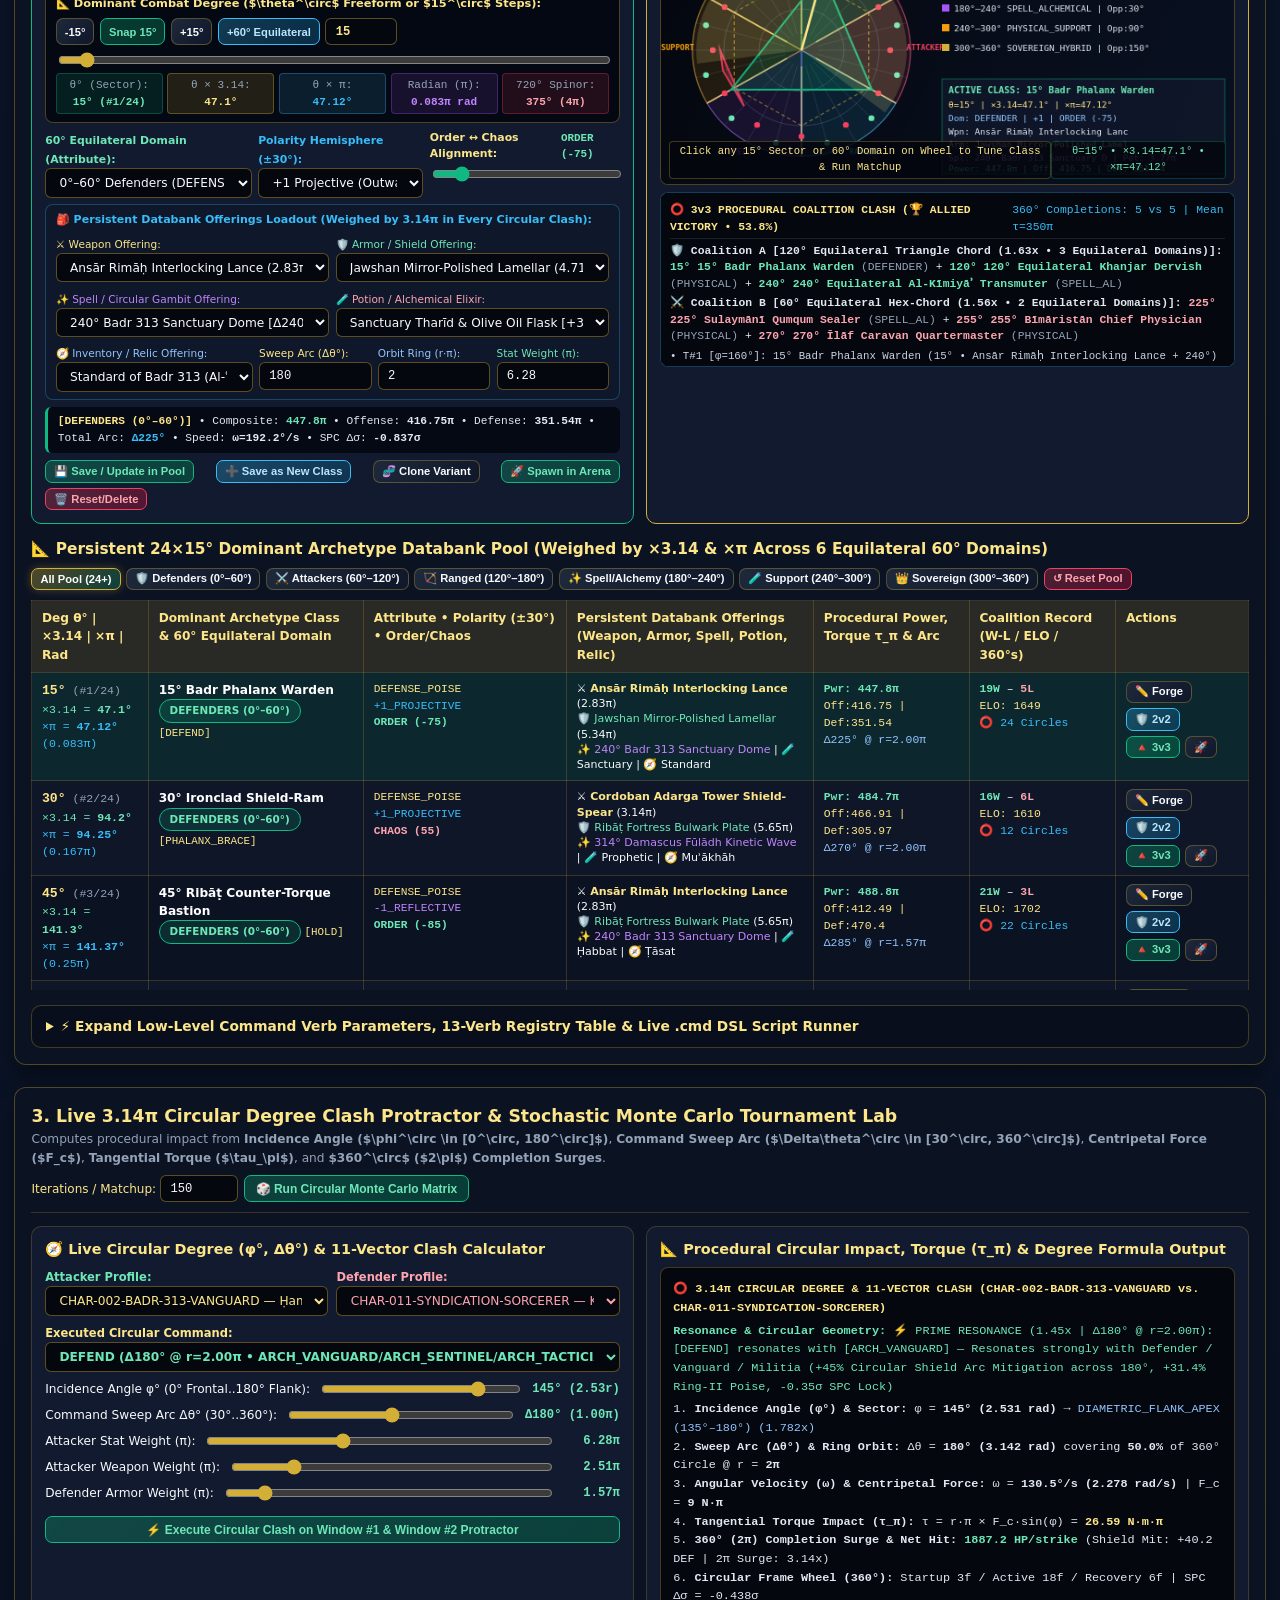
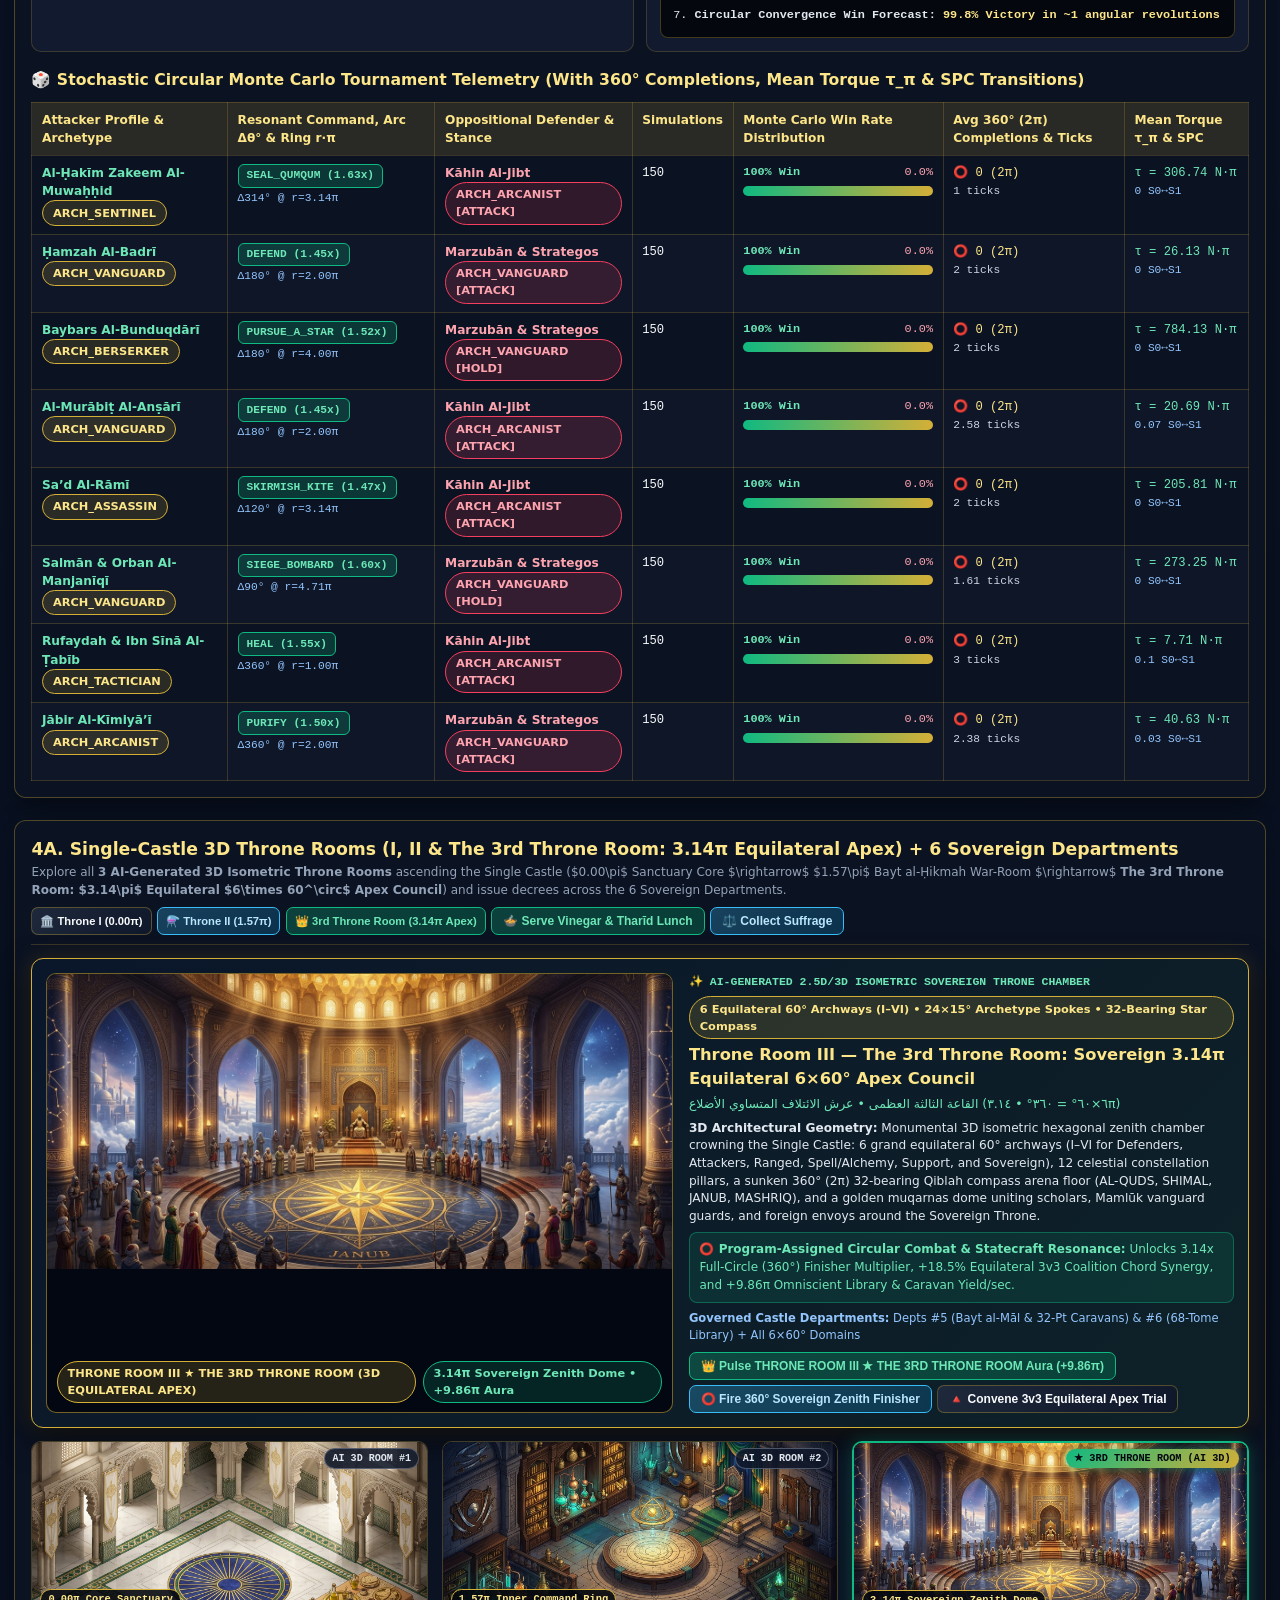
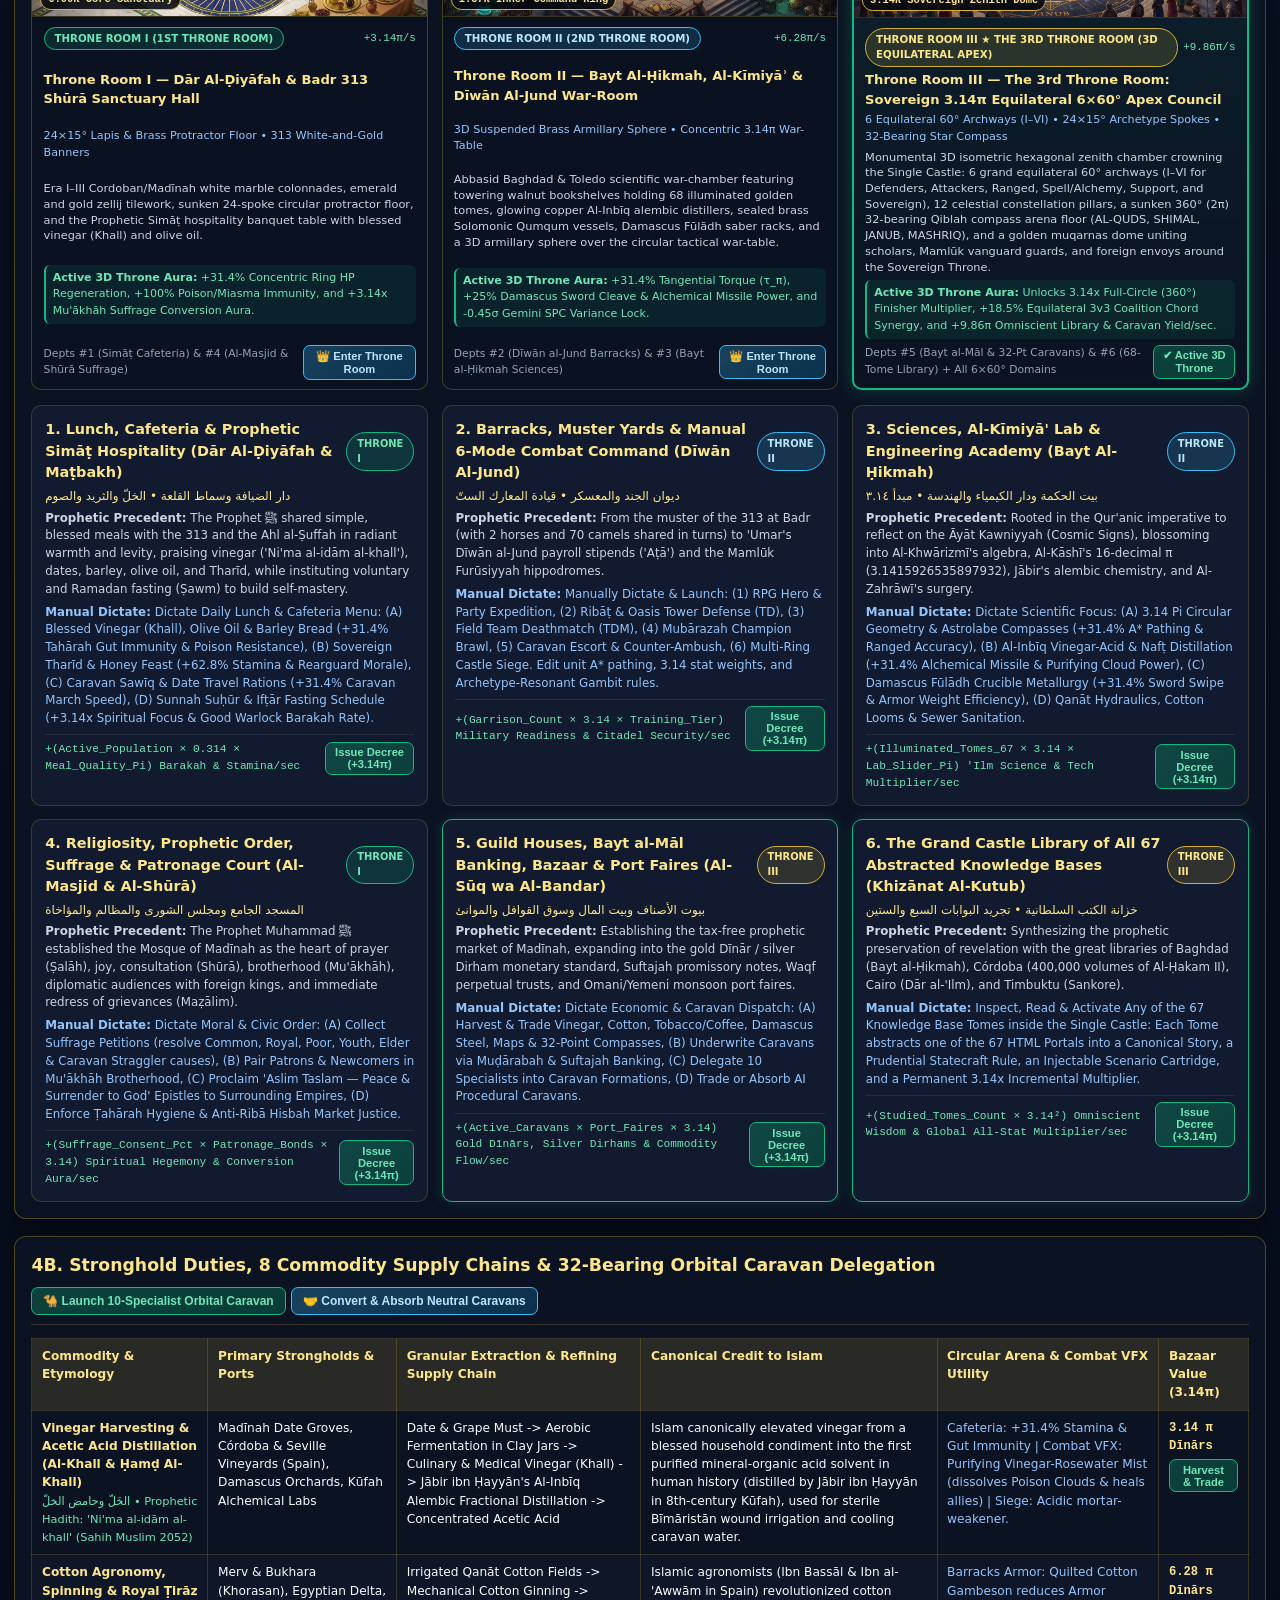
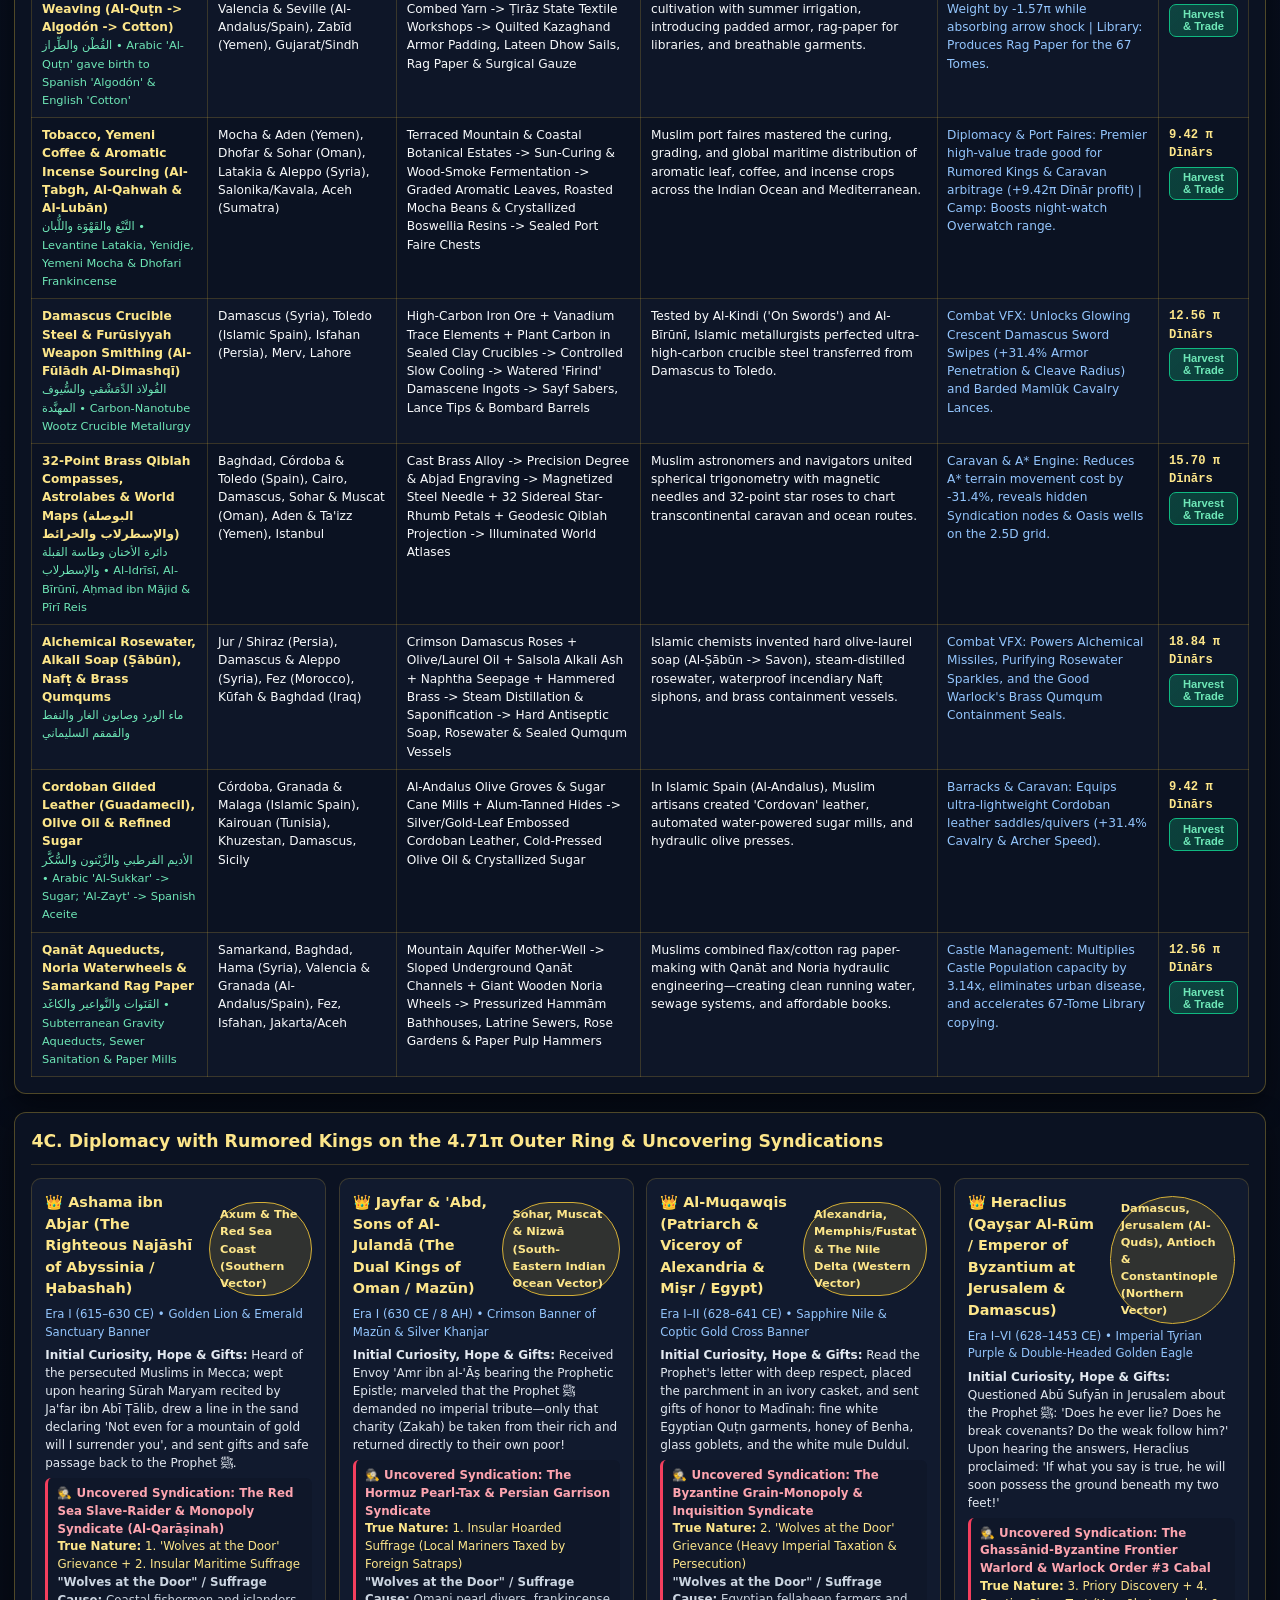
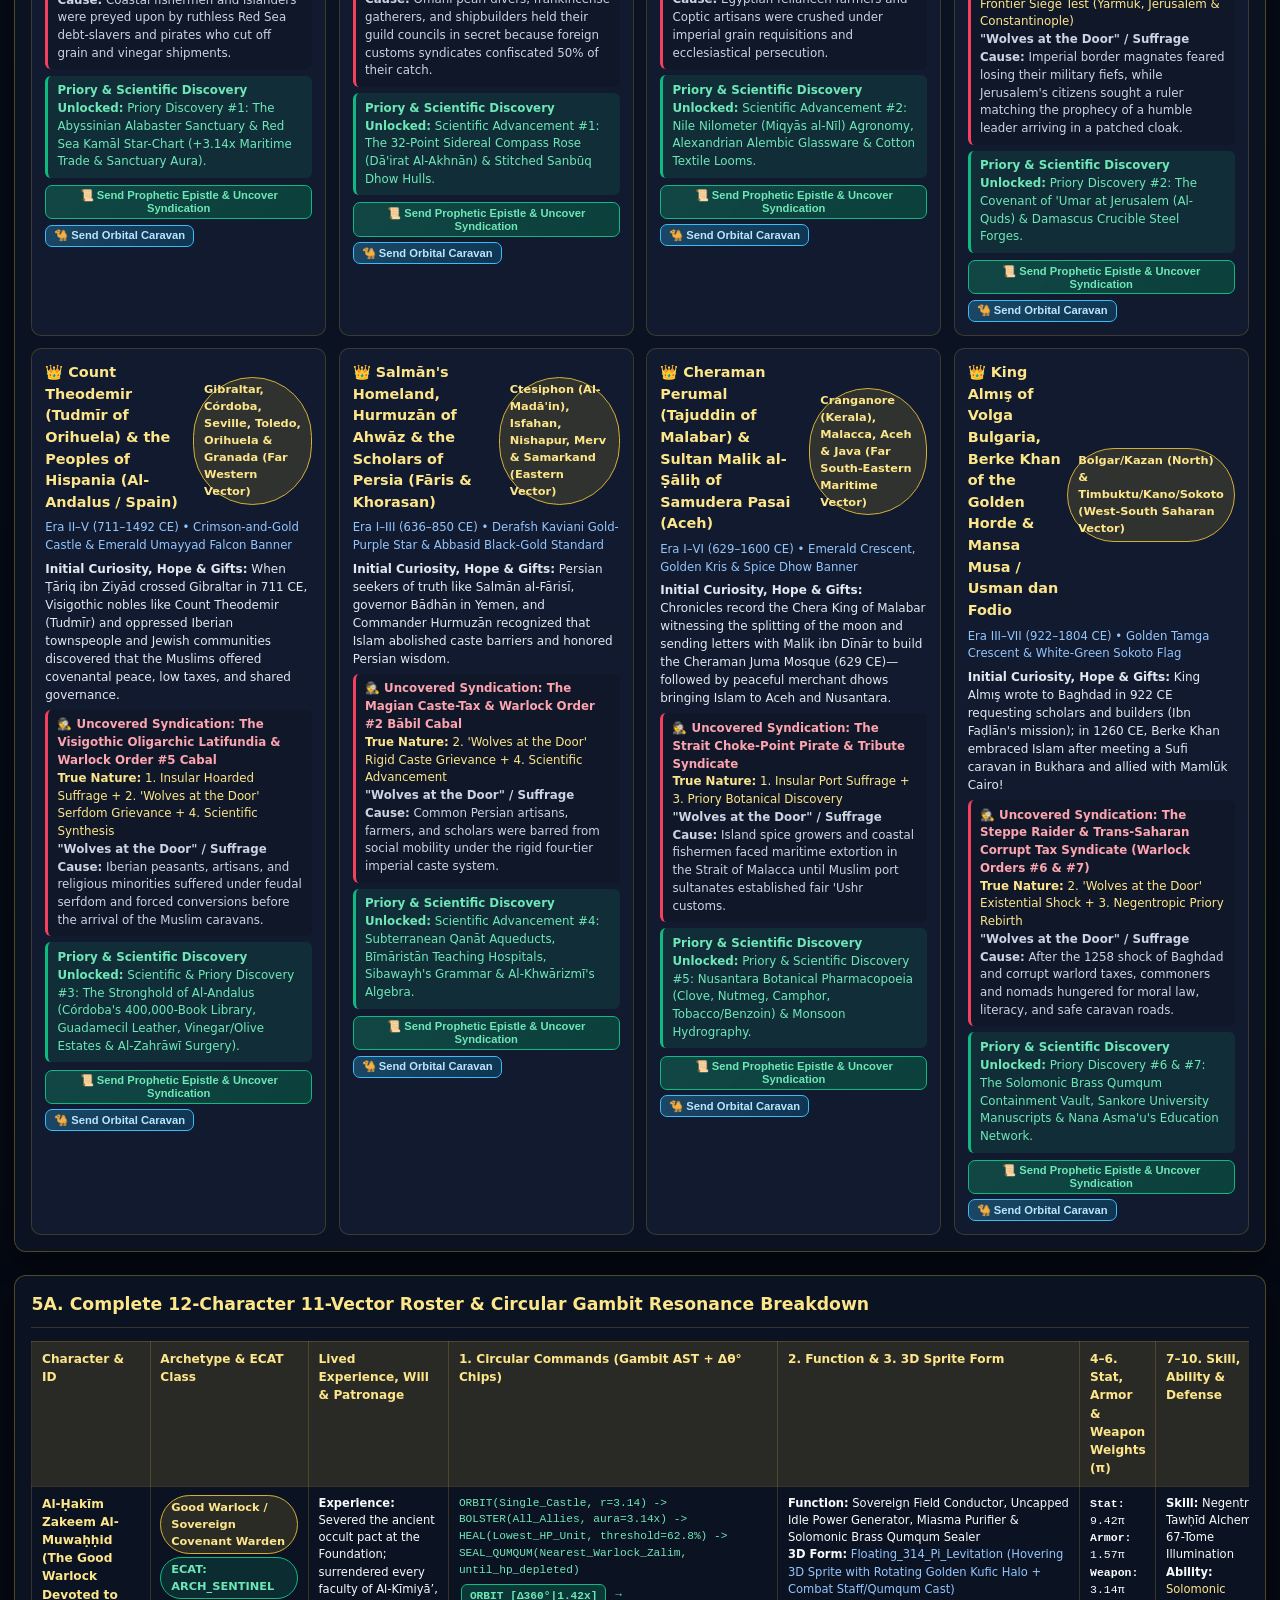
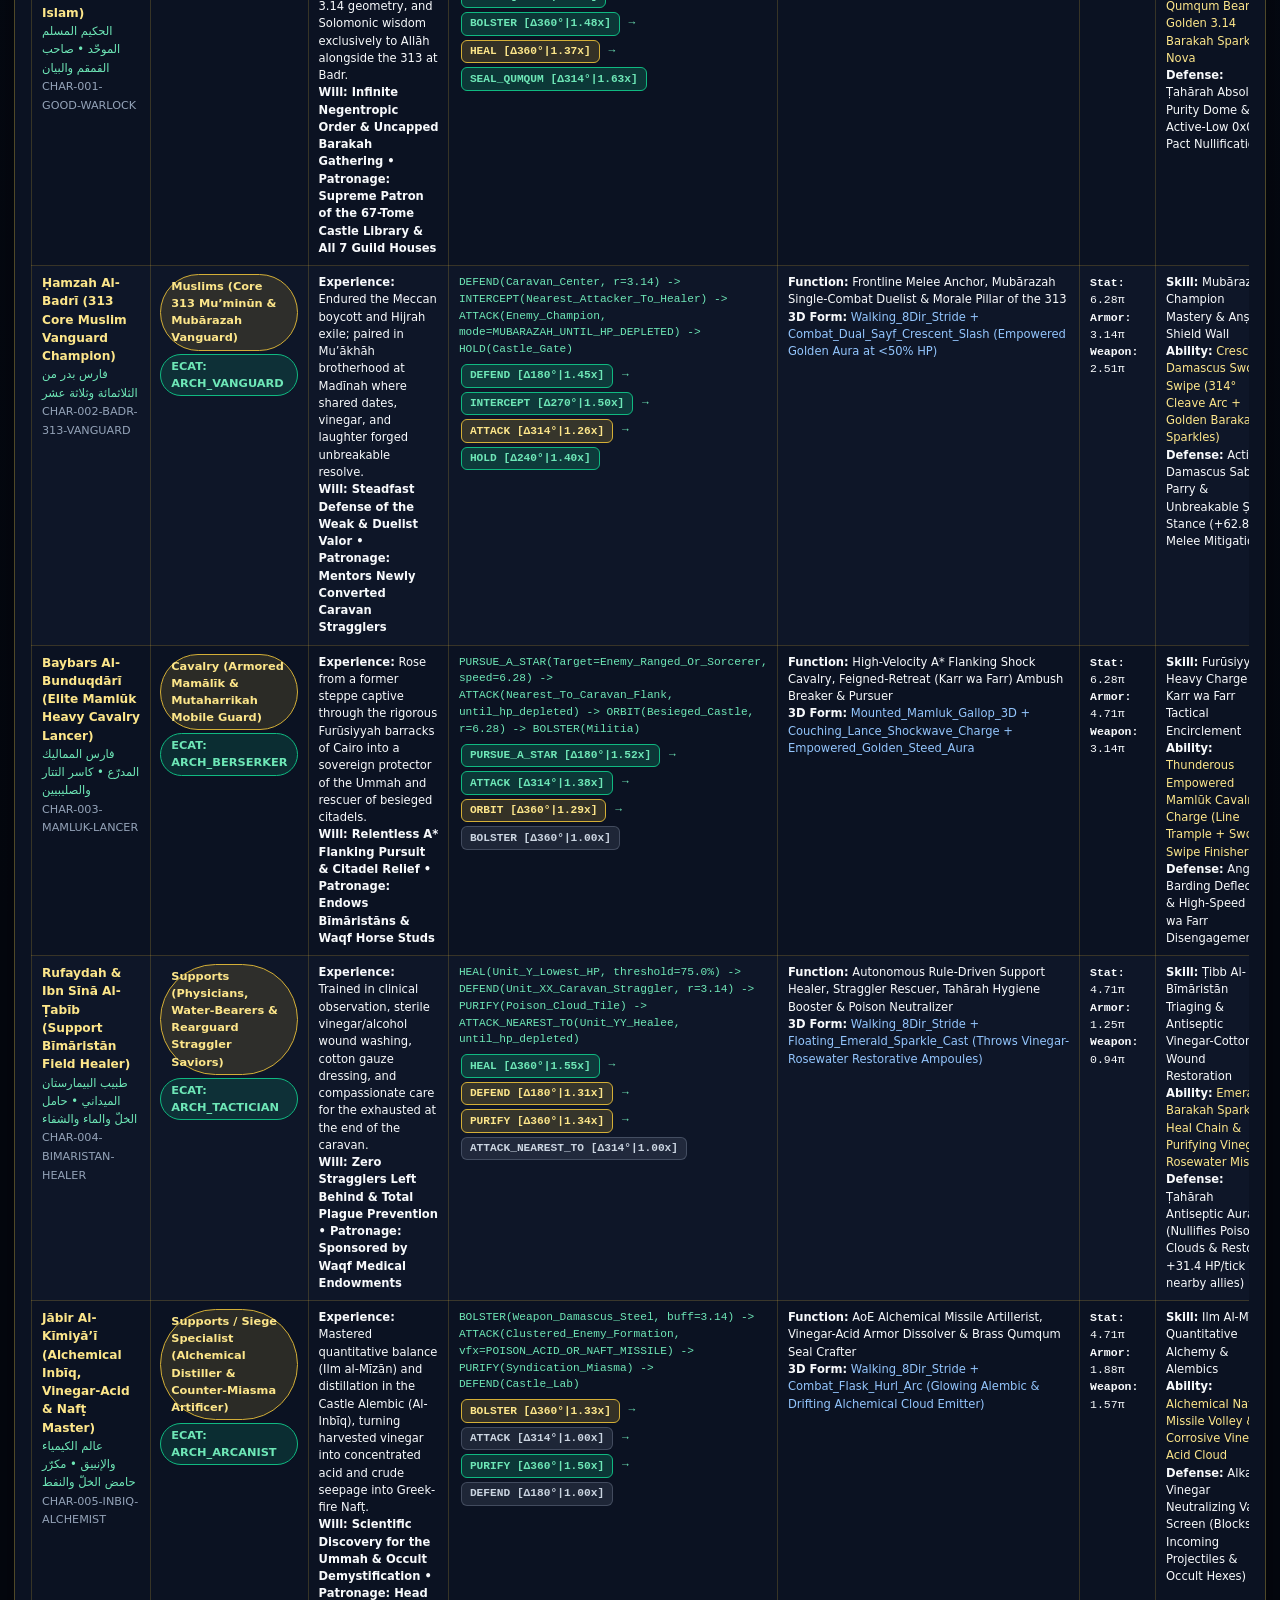
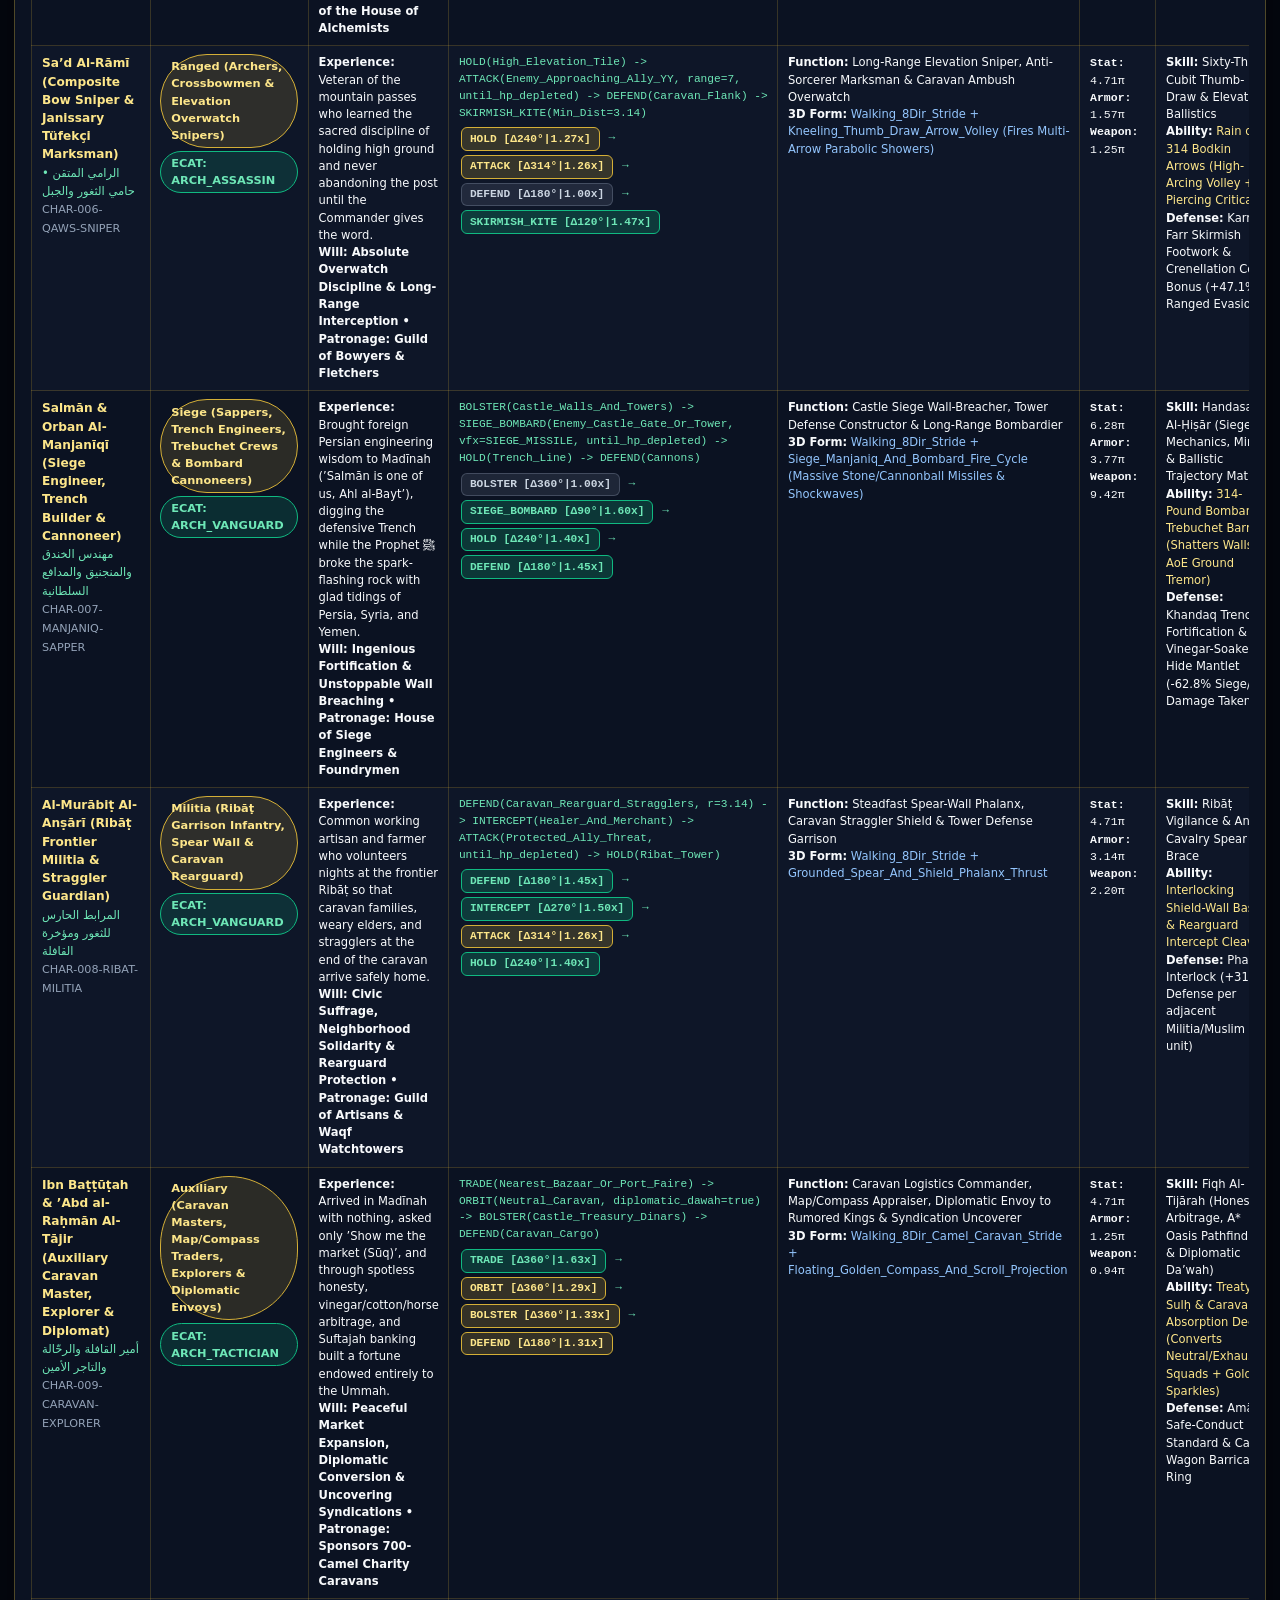
==== commit 76f0072a: "feat(throne): add 3 AI-generated 3D isometric Throne Rooms spotlighting The 3rd Throne Room (3.14pi " ====
--- a/index.html
+++ b/index.html
@@ -804,12 +804,22 @@
     <section id="studioSec_CASTLE_GOV" class="studio-section">
       <div class="panel" style="margin-bottom:1.1rem;">
         <div class="panel-header">
-          <h2 class="panel-title">4A. Single-Castle 0.00π Core Throne Room Dictates (6 Sovereign Departments)</h2>
+          <div>
+            <h2 class="panel-title">4A. Single-Castle 3D Throne Rooms (I, II &amp; The 3rd Throne Room: 3.14π Equilateral Apex) + 6 Sovereign Departments</h2>
+            <div style="font-size:0.75rem;color:var(--text-muted);">
+              Explore all <strong>3 AI-Generated 3D Isometric Throne Rooms</strong> ascending the Single Castle ($0.00\pi$ Sanctuary Core $\rightarrow$ $1.57\pi$ Bayt al-Ḥikmah War-Room $\rightarrow$ <strong>The 3rd Throne Room: $3.14\pi$ Equilateral $6\times 60^\circ$ Apex Council</strong>) and issue decrees across the 6 Sovereign Departments.
+            </div>
+          </div>
           <div class="btn-row">
-            <button class="btn btn-emerald" onclick="window.SovGame.serveCafeteriaLunch()">🍲 Serve Blessed Vinegar &amp; Tharīd Lunch (100% Ring Heal)</button>
-            <button class="btn btn-sapphire" onclick="window.SovGame.collectCastleSuffrage()">⚖️ Collect Suffrage &amp; Pair Mu'ākhāh Patrons</button>
-          </div>
-        </div>
+            <button class="btn btn-sm" onclick="window.SovGame.activateThroneRoom3D('THRONE_01_SANCTUARY')">🏛️ Throne I (0.00π)</button>
+            <button class="btn btn-sm btn-sapphire" onclick="window.SovGame.activateThroneRoom3D('THRONE_02_HIKMAH_WARROOM')">⚗️ Throne II (1.57π)</button>
+            <button class="btn btn-sm btn-emerald" onclick="window.SovGame.activateThroneRoom3D('THRONE_03_EQUILATERAL_APEX')">👑 3rd Throne Room (3.14π Apex)</button>
+            <button class="btn btn-emerald" onclick="window.SovGame.serveCafeteriaLunch()">🍲 Serve Vinegar &amp; Tharīd Lunch</button>
+            <button class="btn btn-sapphire" onclick="window.SovGame.collectCastleSuffrage()">⚖️ Collect Suffrage</button>
+          </div>
+        </div>
+        <!-- 3 AI-Generated 3D Isometric Throne Rooms Showcase & Interactive Selector -->
+        <div id="throneRooms3DGalleryMount" style="margin-bottom:0.95rem;"></div>
         <div id="throneRoomDeptsGrid" class="sub-grid-3"></div>
       </div>
 
--- a/studio/studio.css
+++ b/studio/studio.css
@@ -38,100 +38,151 @@
   overflow-x: hidden;
 }
 
-/* Unified Sticky Studio Header (Row 1: 7 Telemetry Cards | Row 2: Abstracted Command Ribbon) */
+/* Unified Sticky Studio Header (Row 1: 6 Interactive Program-Assigned Cards | Row 2: Single-Line Command Ribbon) */
 .hud-sticky-bar {
   position: sticky;
   top: 0;
   z-index: 9500;
-  background: linear-gradient(180deg, rgba(5, 9, 20, 0.99) 0%, rgba(9, 16, 32, 0.98) 100%);
+  background: linear-gradient(180deg, rgba(4, 8, 18, 0.99) 0%, rgba(9, 16, 32, 0.98) 100%);
   border-bottom: 1px solid var(--gold);
   backdrop-filter: blur(12px);
-  padding: 0.32rem 0.75rem 0.3rem;
-  box-shadow: 0 6px 20px rgba(0, 0, 0, 0.8);
+  padding: 0.28rem 0.65rem 0.26rem;
+  box-shadow: 0 6px 20px rgba(0, 0, 0, 0.82);
 }
 
 .hud-inner {
   max-width: 1860px;
-  margin: 0 auto 0.28rem;
+  margin: 0 auto 0.25rem;
   display: grid;
-  grid-template-columns: repeat(7, minmax(0, 1fr));
+  grid-template-columns: repeat(6, minmax(0, 1fr));
   align-items: stretch;
-  gap: 0.35rem;
-}
-
-@media (max-width: 1280px) {
+  gap: 0.32rem;
+}
+
+@media (max-width: 900px) {
   .hud-inner {
-    grid-template-columns: repeat(4, minmax(0, 1fr));
+    grid-template-columns: repeat(3, minmax(0, 1fr));
   }
 }
 
 .hud-metric {
   display: flex;
   flex-direction: column;
-  align-items: flex-start;
-  justify-content: center;
+  align-items: stretch;
+  justify-content: space-between;
   background: rgba(15, 24, 44, 0.95);
   border: 1px solid rgba(212, 175, 55, 0.32);
   border-radius: 6px;
-  padding: 0.2rem 0.48rem;
+  padding: 0.18rem 0.42rem 0.2rem;
   min-width: 0;
+  cursor: pointer;
+  transition: border-color 0.15s ease, background 0.15s ease, transform 0.1s ease;
+  user-select: none;
+}
+
+.hud-metric:hover {
+  border-color: var(--emerald);
+  background: rgba(22, 36, 64, 0.98);
+  transform: translateY(-1px);
+}
+
+.hud-metric-top {
+  display: flex;
+  align-items: center;
+  justify-content: space-between;
+  gap: 0.2rem;
+  margin-bottom: 1px;
 }
 
 .hud-metric-label {
-  color: var(--text-muted);
-  font-size: 0.57rem;
-  font-weight: 600;
+  color: #cbd5e1;
+  font-size: 0.56rem;
+  font-weight: 700;
   text-transform: uppercase;
-  letter-spacing: 0.04em;
-  line-height: 1.15;
-  margin-bottom: 1px;
+  letter-spacing: 0.03em;
   white-space: nowrap;
+  overflow: hidden;
+  text-overflow: ellipsis;
+}
+
+.hud-metric-action {
+  color: var(--emerald-light);
+  background: rgba(16, 185, 129, 0.14);
+  border: 1px solid rgba(16, 185, 129, 0.35);
+  border-radius: 4px;
+  padding: 0 4px;
+  font-size: 0.53rem;
+  font-family: 'Consolas', monospace;
+  font-weight: 700;
+  white-space: nowrap;
 }
 
 .hud-metric-row {
   display: flex;
   align-items: baseline;
   justify-content: space-between;
-  gap: 0.25rem;
+  gap: 0.22rem;
   width: 100%;
   white-space: nowrap;
+  overflow: hidden;
 }
 
 .hud-metric-val {
   color: var(--gold-light);
   font-family: 'Consolas', monospace;
   font-weight: 700;
-  font-size: 0.74rem;
+  font-size: 0.71rem;
+  overflow: hidden;
+  text-overflow: ellipsis;
 }
 
 .hud-metric-rate {
   color: var(--emerald-light);
   font-family: 'Consolas', monospace;
-  font-size: 0.64rem;
-}
-
-/* Unified Row 2 inside Sticky Header: Tabs + Abstracted Mode/Tool/Action Selectors + Layout */
+  font-size: 0.62rem;
+  flex-shrink: 0;
+}
+
+.hud-metric-bar-bg {
+  width: 100%;
+  height: 3px;
+  background: rgba(255, 255, 255, 0.08);
+  border-radius: 2px;
+  margin-top: 3px;
+  overflow: hidden;
+}
+
+.hud-metric-bar-fill {
+  height: 100%;
+  width: 72%;
+  border-radius: 2px;
+  transition: width 0.25s ease;
+}
+
+/* Unified Row 2 inside Sticky Header: Single-Row Tabs + Controls */
 .studio-nav-ribbon {
   max-width: 1860px;
   margin: 0 auto;
-  padding-top: 0.24rem;
+  padding-top: 0.22rem;
   border-top: 1px solid rgba(255, 255, 255, 0.08);
 }
 
 .studio-nav-inner {
   display: flex;
-  flex-wrap: wrap;
-  align-items: center;
-  justify-content: space-between;
-  gap: 0.32rem;
+  flex-wrap: nowrap;
+  align-items: center;
+  justify-content: space-between;
+  gap: 0.2rem;
+  overflow-x: hidden;
 }
 
 .studio-tab-group,
 .studio-layout-group {
   display: flex;
-  flex-wrap: wrap;
-  align-items: center;
-  gap: 0.22rem;
+  flex-wrap: nowrap;
+  align-items: center;
+  gap: 0.16rem;
+  white-space: nowrap;
 }
 
 .studio-tab-btn {
@@ -139,14 +190,14 @@
   color: #cbd5e1;
   border: 1px solid rgba(212, 175, 55, 0.28);
   border-radius: 6px;
-  padding: 0.24rem 0.52rem;
-  font-size: 0.71rem;
+  padding: 0.18rem 0.42rem;
+  font-size: 0.66rem;
   font-weight: 700;
   cursor: pointer;
   transition: all 0.15s ease;
   display: inline-flex;
   align-items: center;
-  gap: 0.25rem;
+  gap: 0.2rem;
   white-space: nowrap;
 }
 
@@ -717,3 +768,156 @@
 .studio-section.hidden-tab {
   display: none;
 }
+
+/* ============================================================================
+ * 3D AI-GENERATED THRONE ROOMS SHOWCASE & INTERACTIVE GALLERY (I, II & 3RD)
+ * ============================================================================ */
+.throne-3d-hero {
+  display: grid;
+  grid-template-columns: 1.15fr 1fr;
+  gap: 1rem;
+  background: linear-gradient(135deg, rgba(10, 22, 42, 0.96), rgba(14, 34, 40, 0.94));
+  border: 1px solid var(--gold);
+  border-radius: 12px;
+  padding: 0.85rem;
+  margin-bottom: 0.85rem;
+  box-shadow: 0 12px 32px rgba(0, 0, 0, 0.65), 0 0 22px rgba(212, 175, 55, 0.2);
+}
+
+@media (max-width: 1100px) {
+  .throne-3d-hero {
+    grid-template-columns: 1fr;
+  }
+}
+
+.throne-3d-hero-visual {
+  position: relative;
+  border-radius: 10px;
+  overflow: hidden;
+  border: 1px solid rgba(212, 175, 55, 0.55);
+  background: #030712;
+  perspective: 900px;
+}
+
+.throne-3d-hero-visual img {
+  width: 100%;
+  height: 295px;
+  object-fit: cover;
+  display: block;
+  transition: transform 0.35s ease;
+}
+
+.throne-3d-hero-visual:hover img {
+  transform: scale(1.03) rotateX(1.5deg);
+}
+
+.throne-3d-hero-overlay {
+  position: absolute;
+  bottom: 0.55rem;
+  left: 0.6rem;
+  right: 0.6rem;
+  display: flex;
+  justify-content: space-between;
+  align-items: center;
+  gap: 0.4rem;
+  pointer-events: none;
+}
+
+.throne-3d-hero-info {
+  display: flex;
+  flex-direction: column;
+  justify-content: center;
+}
+
+.throne-3d-card {
+  background: rgba(11, 18, 34, 0.92);
+  border: 1px solid rgba(212, 175, 55, 0.28);
+  border-radius: 10px;
+  overflow: hidden;
+  cursor: pointer;
+  transition: all 0.2s ease;
+  display: flex;
+  flex-direction: column;
+}
+
+.throne-3d-card:hover {
+  transform: translateY(-3px);
+  border-color: var(--gold);
+  box-shadow: 0 8px 20px rgba(0, 0, 0, 0.55);
+}
+
+.throne-3d-card.active-throne {
+  border: 2px solid var(--emerald);
+  box-shadow: 0 0 18px rgba(16, 185, 129, 0.28);
+  background: linear-gradient(180deg, rgba(16, 185, 129, 0.1), rgba(11, 18, 34, 0.96));
+}
+
+.throne-3d-img-wrap {
+  position: relative;
+  height: 175px;
+  overflow: hidden;
+  background: #030712;
+  border-bottom: 1px solid rgba(212, 175, 55, 0.25);
+}
+
+.throne-3d-img-wrap img {
+  width: 100%;
+  height: 100%;
+  object-fit: cover;
+  display: block;
+  transition: transform 0.3s ease;
+}
+
+.throne-3d-card:hover .throne-3d-img-wrap img {
+  transform: scale(1.045);
+}
+
+.throne-3d-ring-pill {
+  position: absolute;
+  bottom: 6px;
+  left: 8px;
+  background: rgba(4, 7, 14, 0.88);
+  border: 1px solid var(--gold);
+  color: var(--gold-light);
+  font-family: 'Consolas', monospace;
+  font-size: 0.65rem;
+  font-weight: 700;
+  padding: 2px 7px;
+  border-radius: 999px;
+}
+
+.throne-3d-new-pill {
+  position: absolute;
+  top: 6px;
+  right: 8px;
+  background: linear-gradient(135deg, #10b981, #d4af37);
+  color: #030712;
+  font-family: 'Consolas', monospace;
+  font-size: 0.64rem;
+  font-weight: 800;
+  padding: 2px 8px;
+  border-radius: 999px;
+  box-shadow: 0 0 10px rgba(16, 185, 129, 0.5);
+}
+
+.throne-3d-seq-pill {
+  position: absolute;
+  top: 6px;
+  right: 8px;
+  background: rgba(15, 23, 42, 0.88);
+  border: 1px solid rgba(148, 163, 184, 0.45);
+  color: #e2e8f0;
+  font-family: 'Consolas', monospace;
+  font-size: 0.63rem;
+  font-weight: 700;
+  padding: 2px 7px;
+  border-radius: 999px;
+}
+
+.throne-3d-card-body {
+  padding: 0.6rem 0.7rem;
+  display: flex;
+  flex-direction: column;
+  flex: 1;
+  justify-content: space-between;
+}
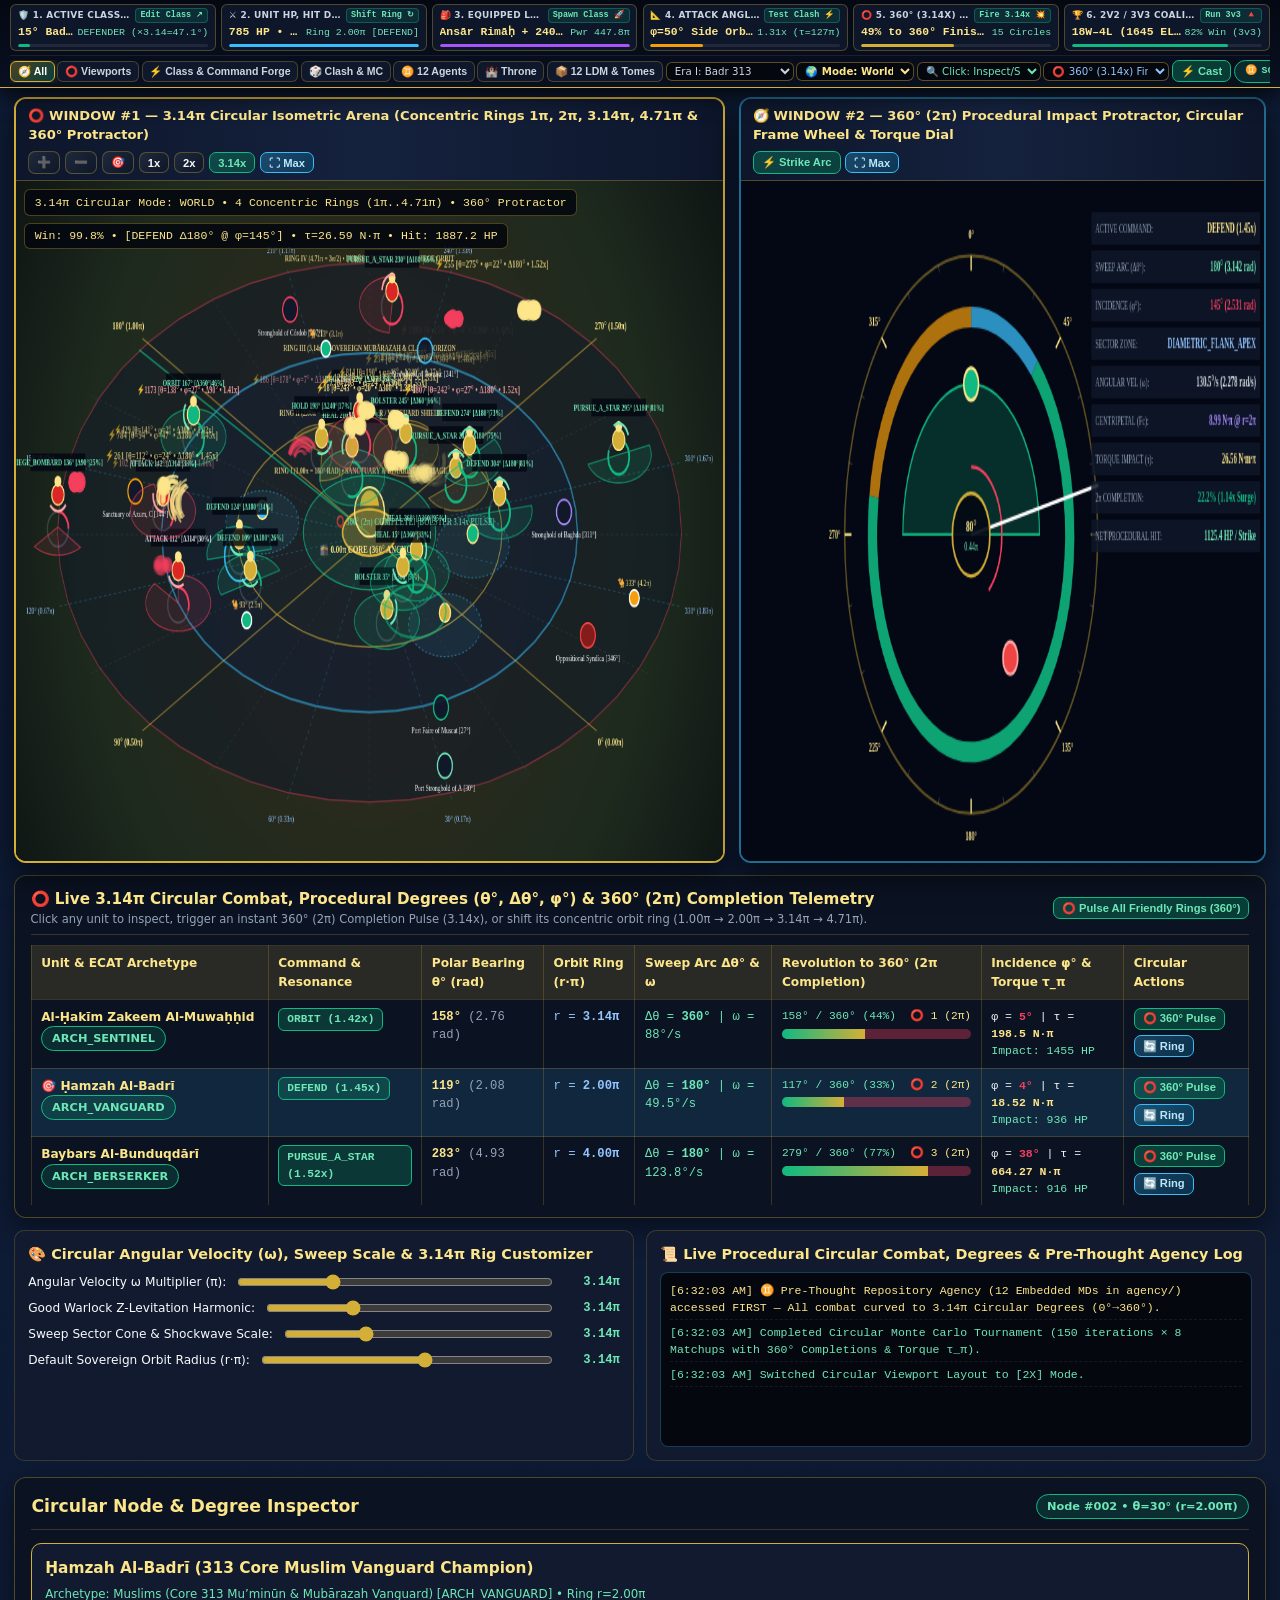
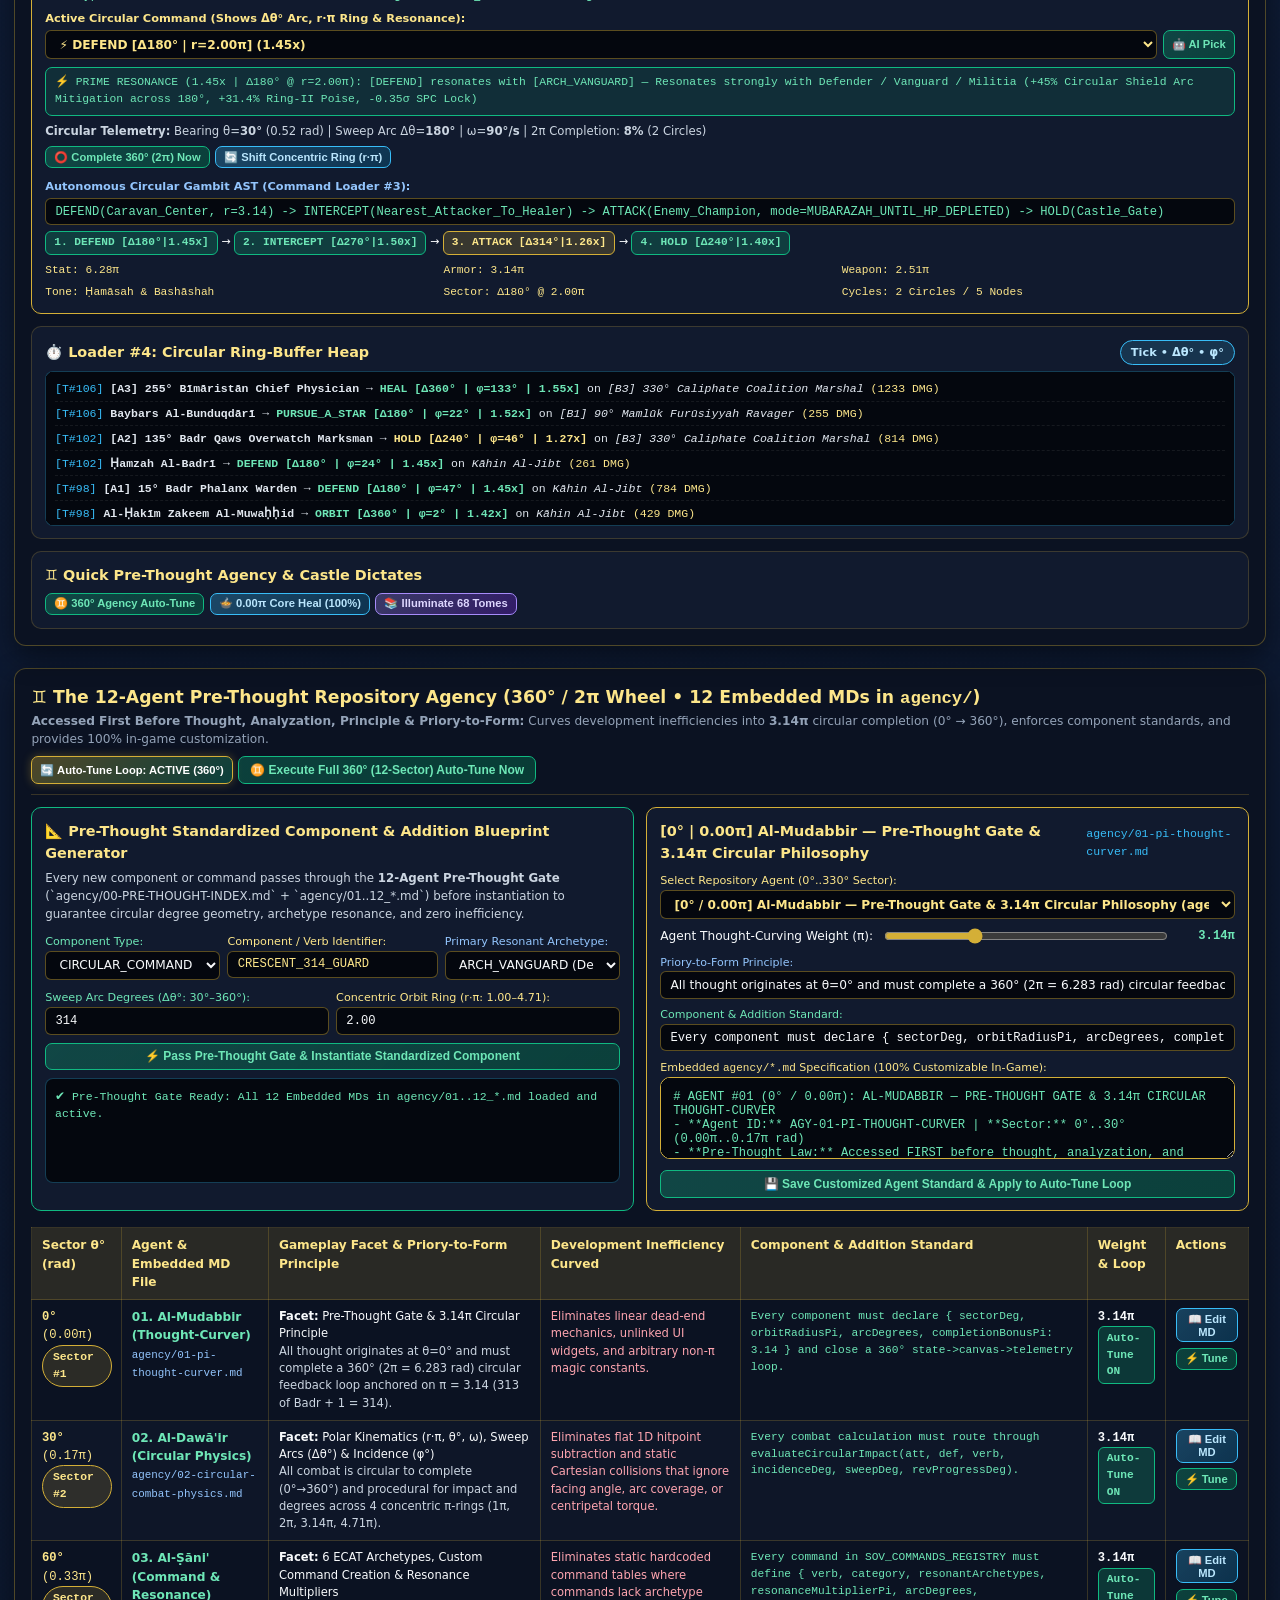
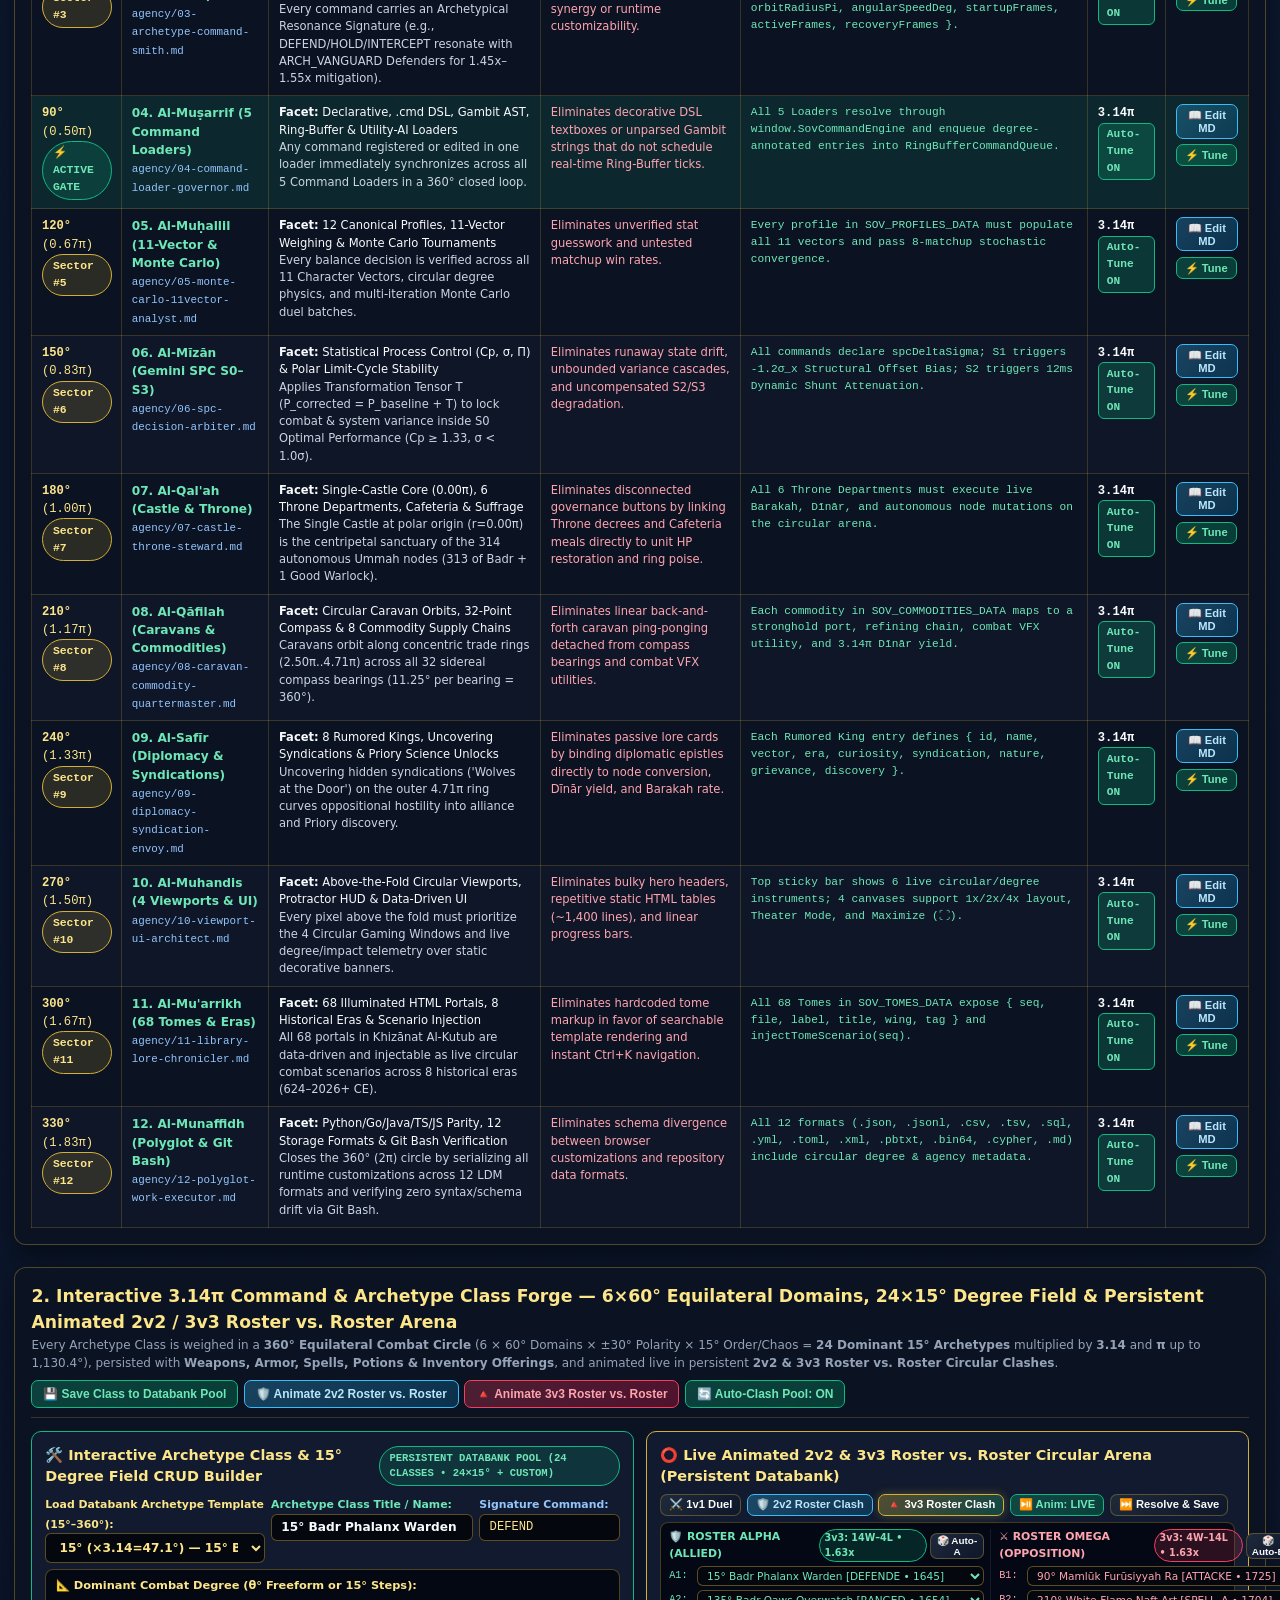
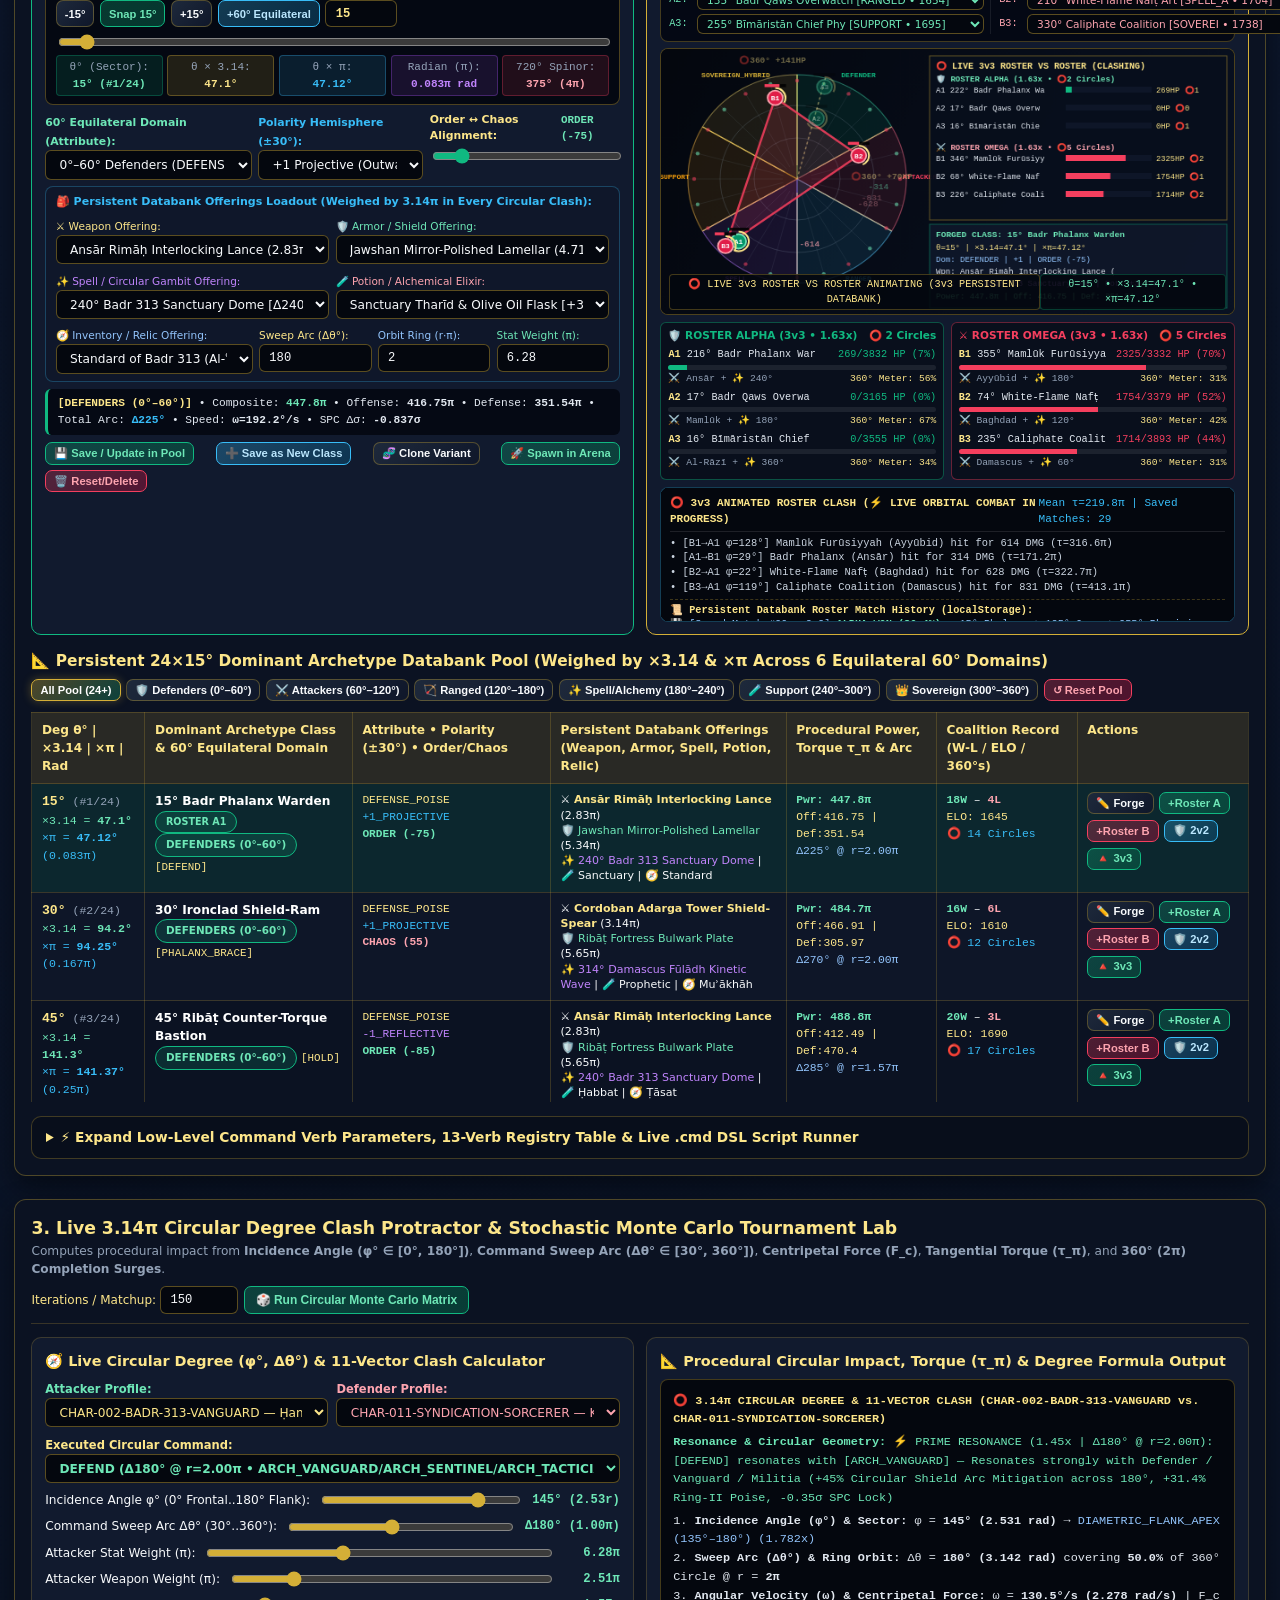
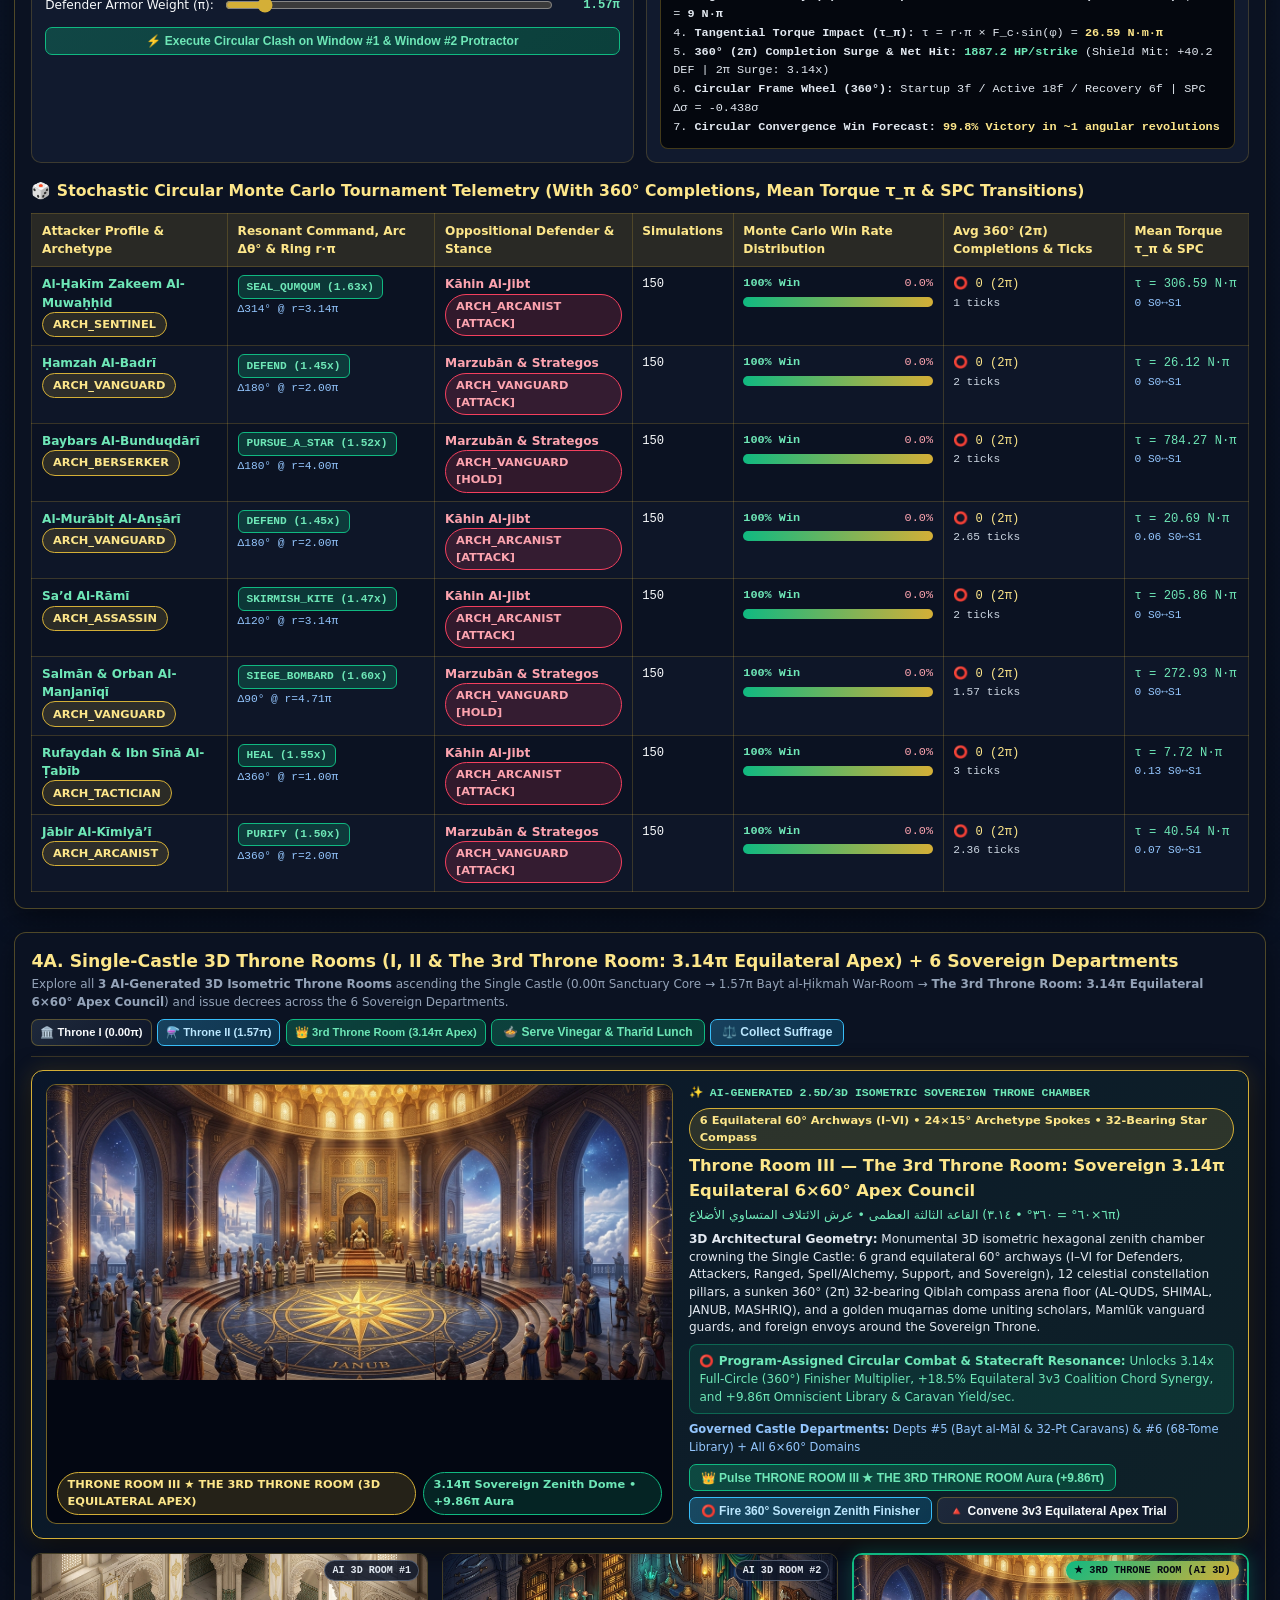
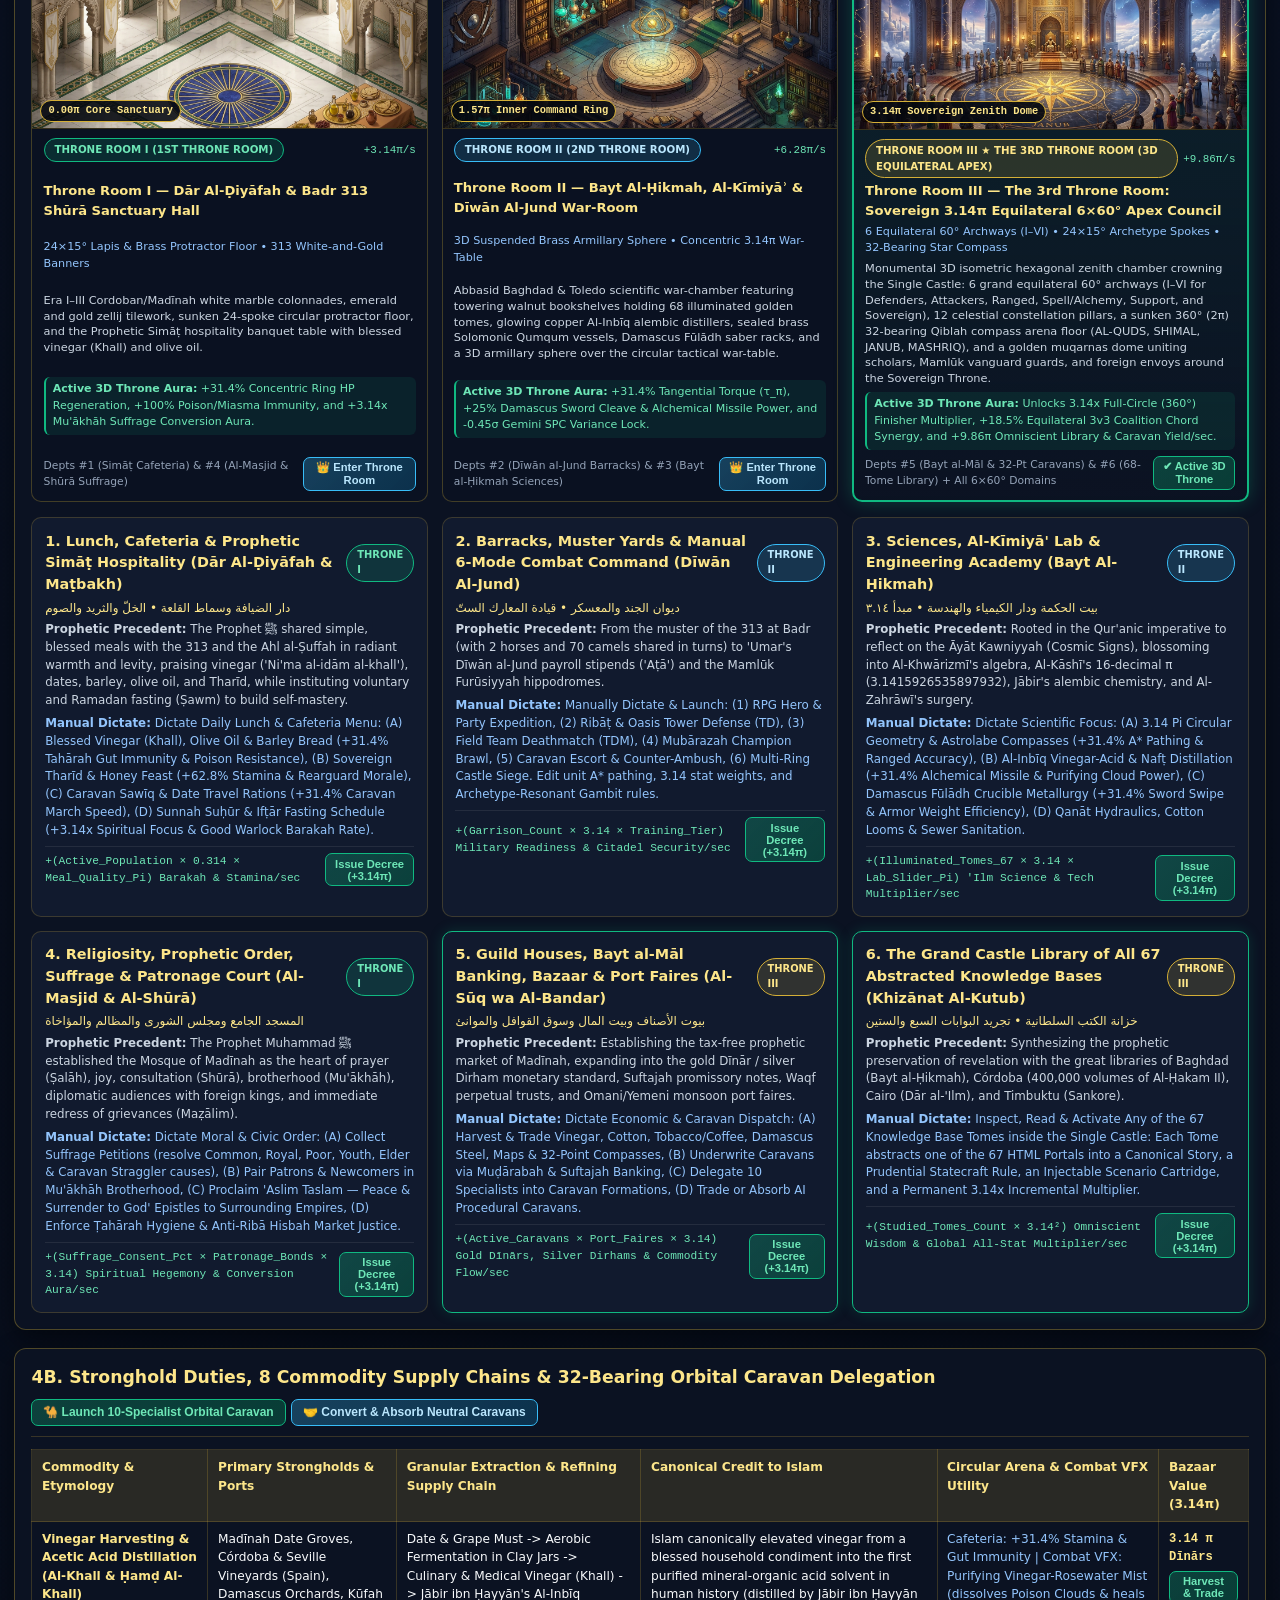
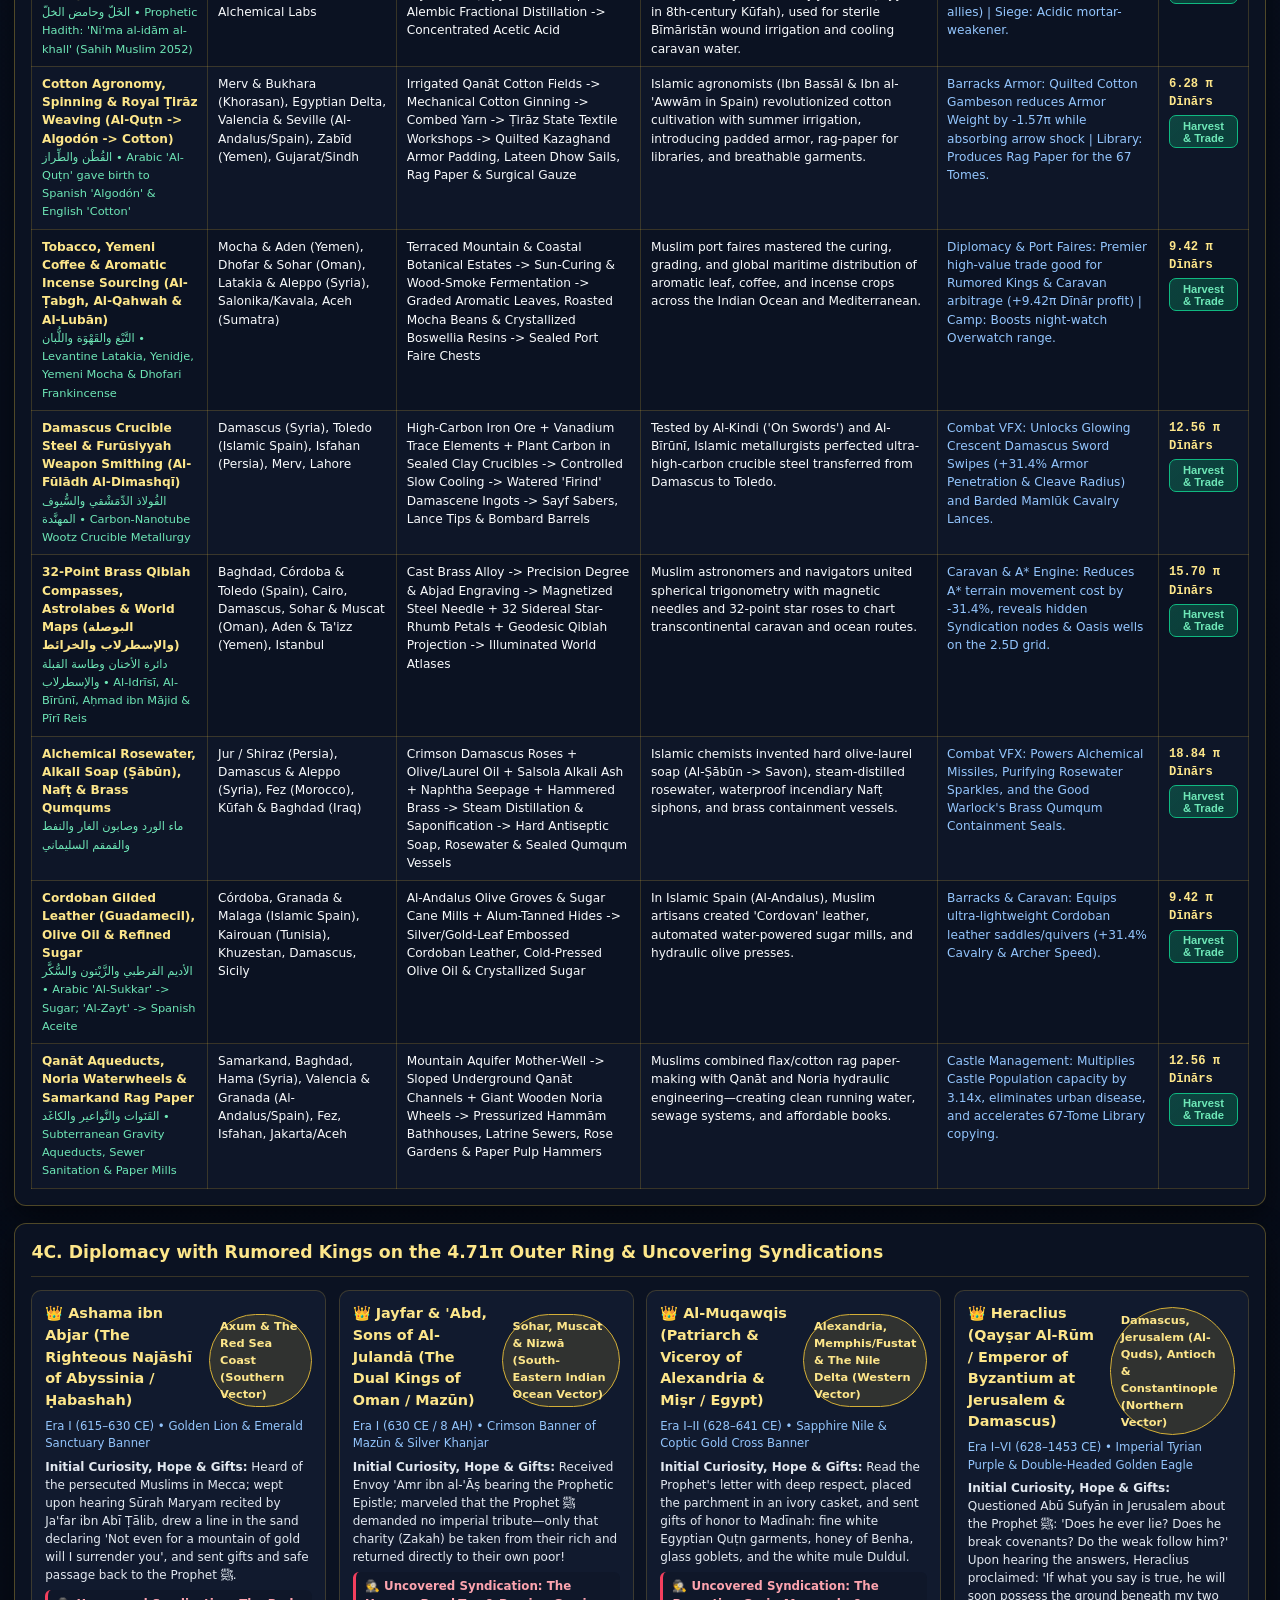
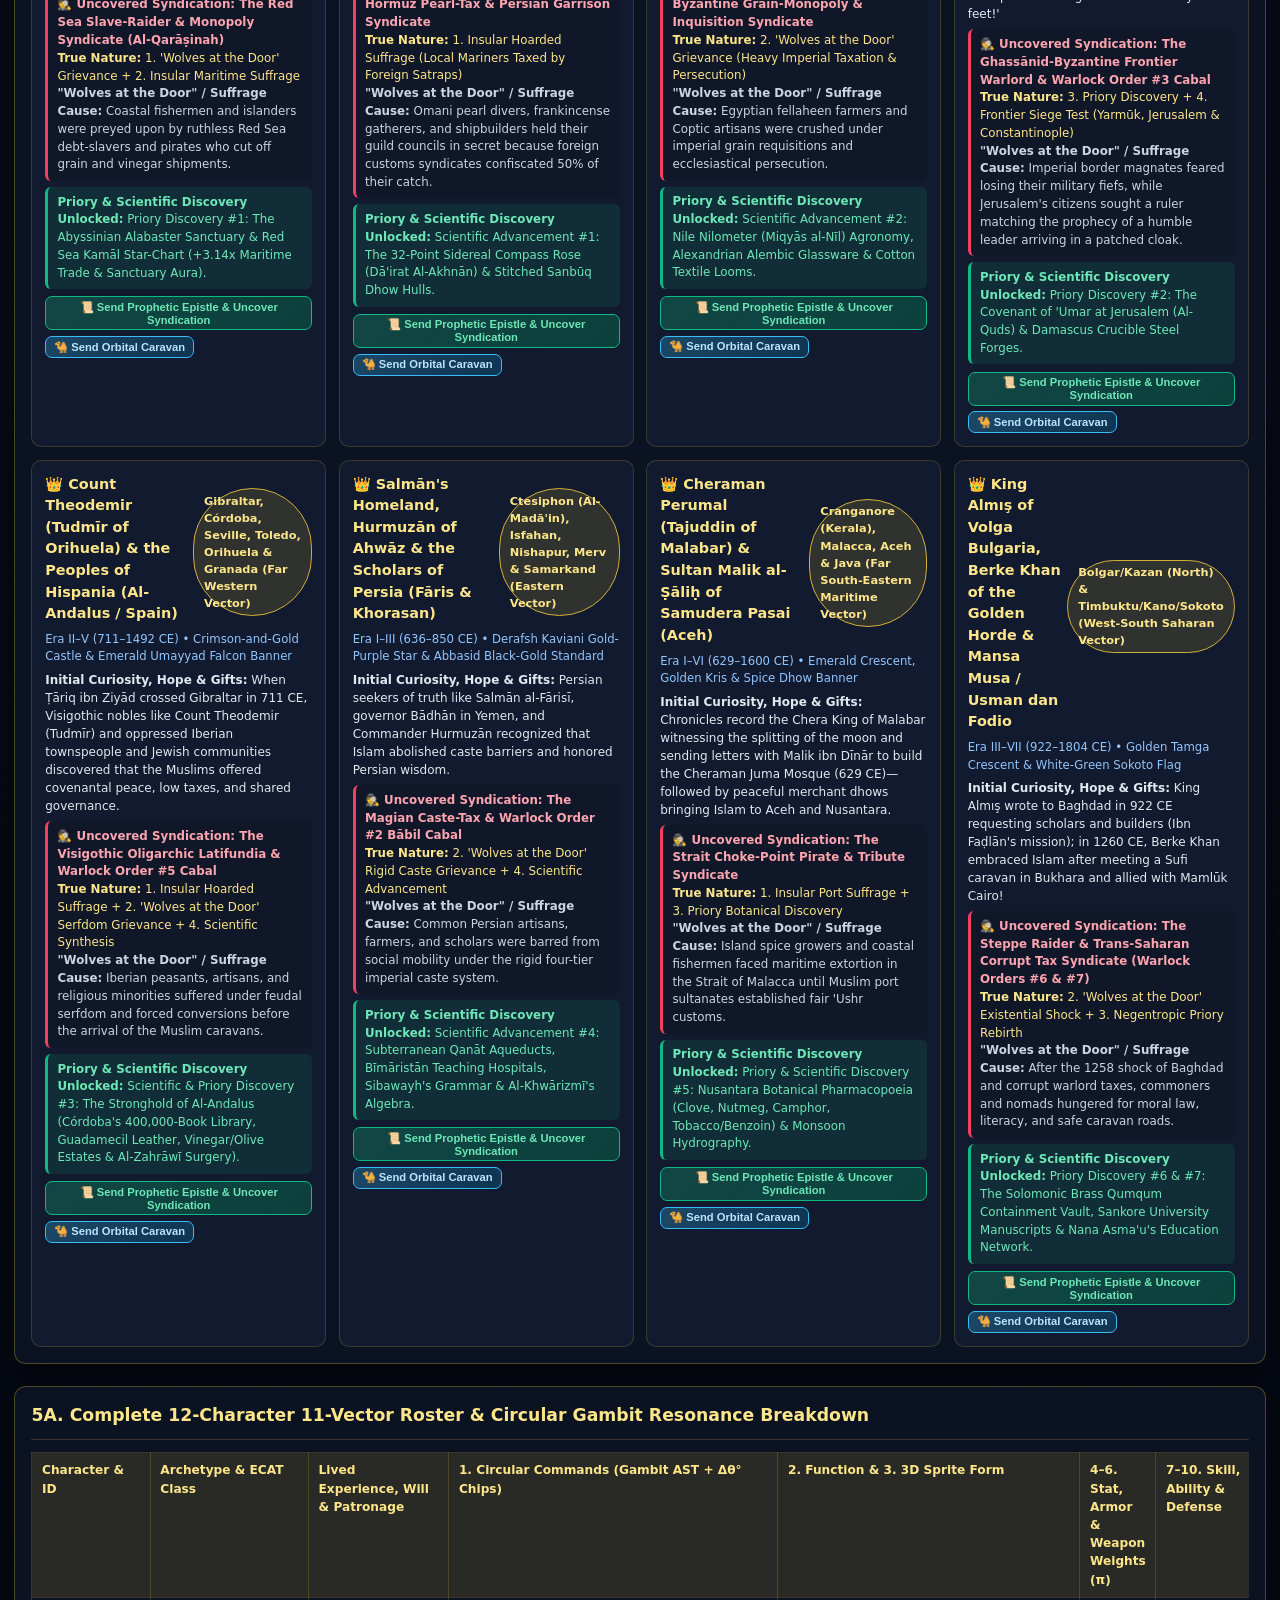
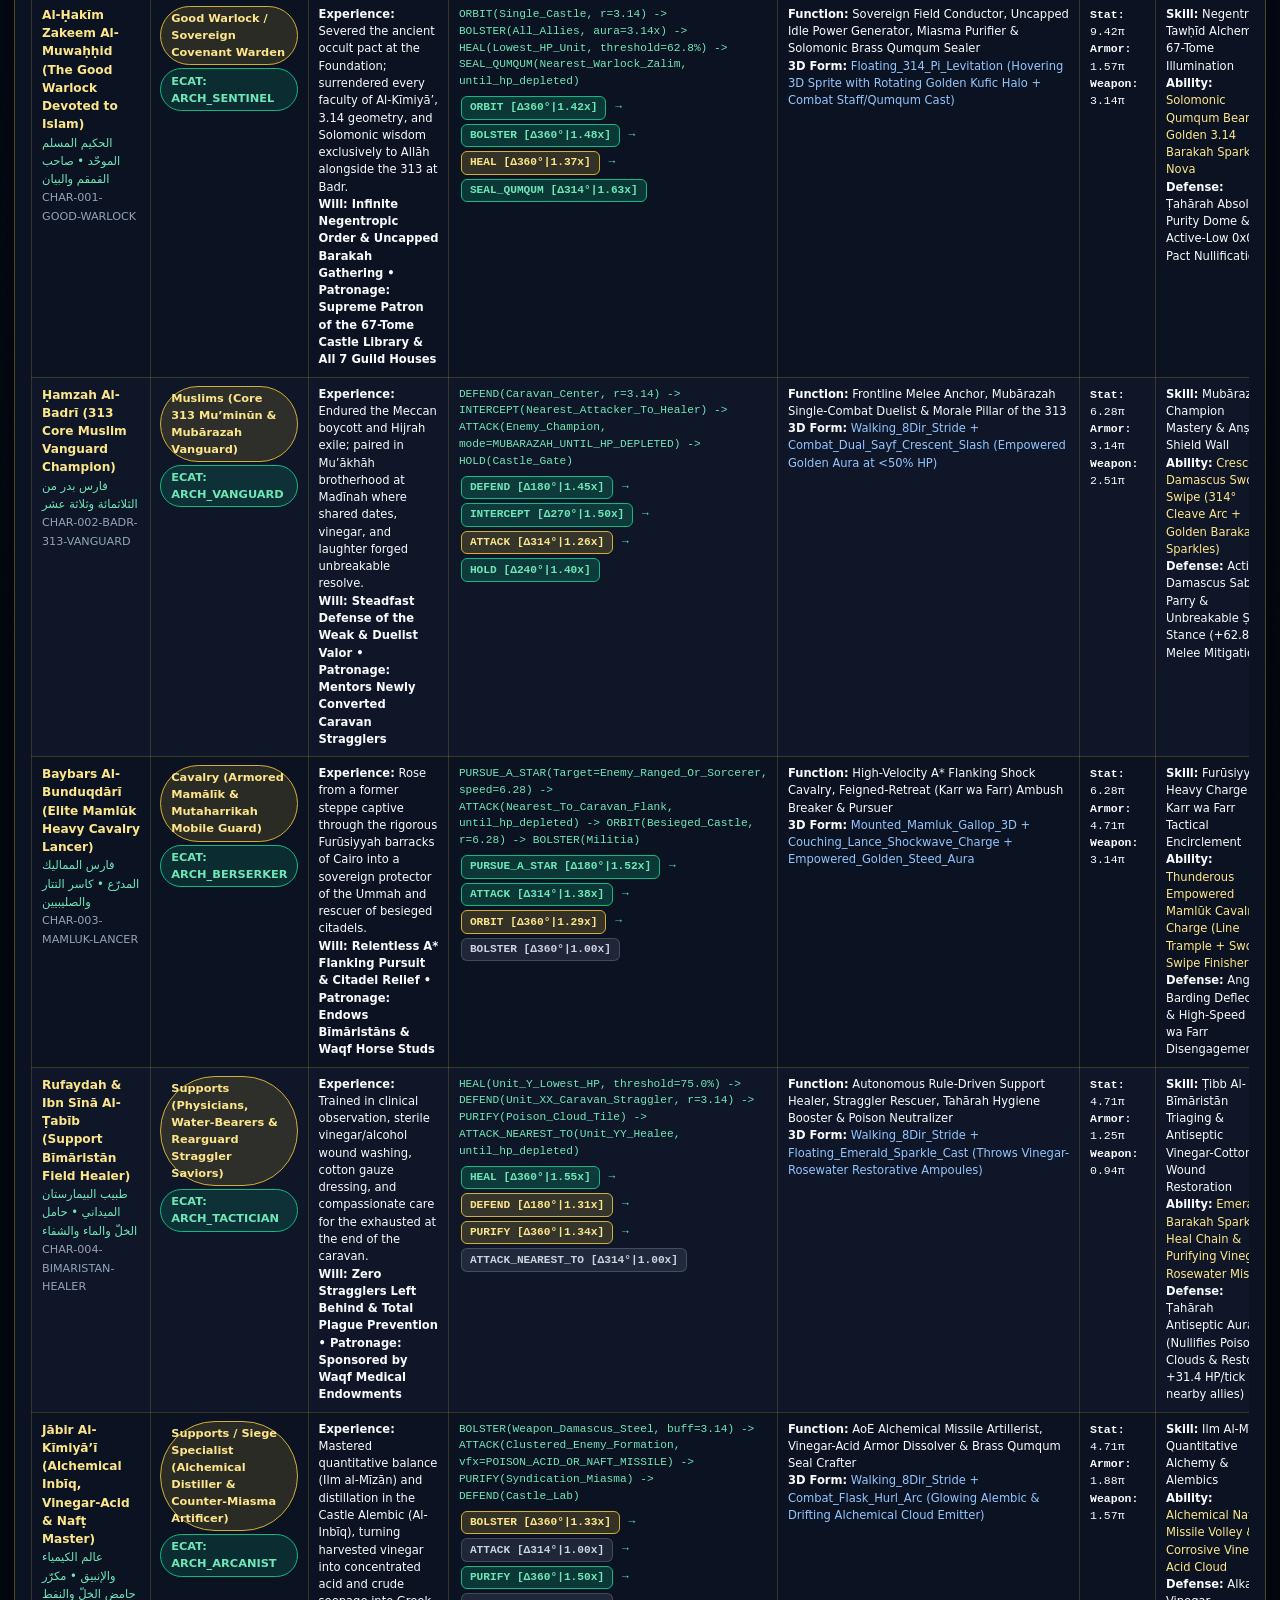
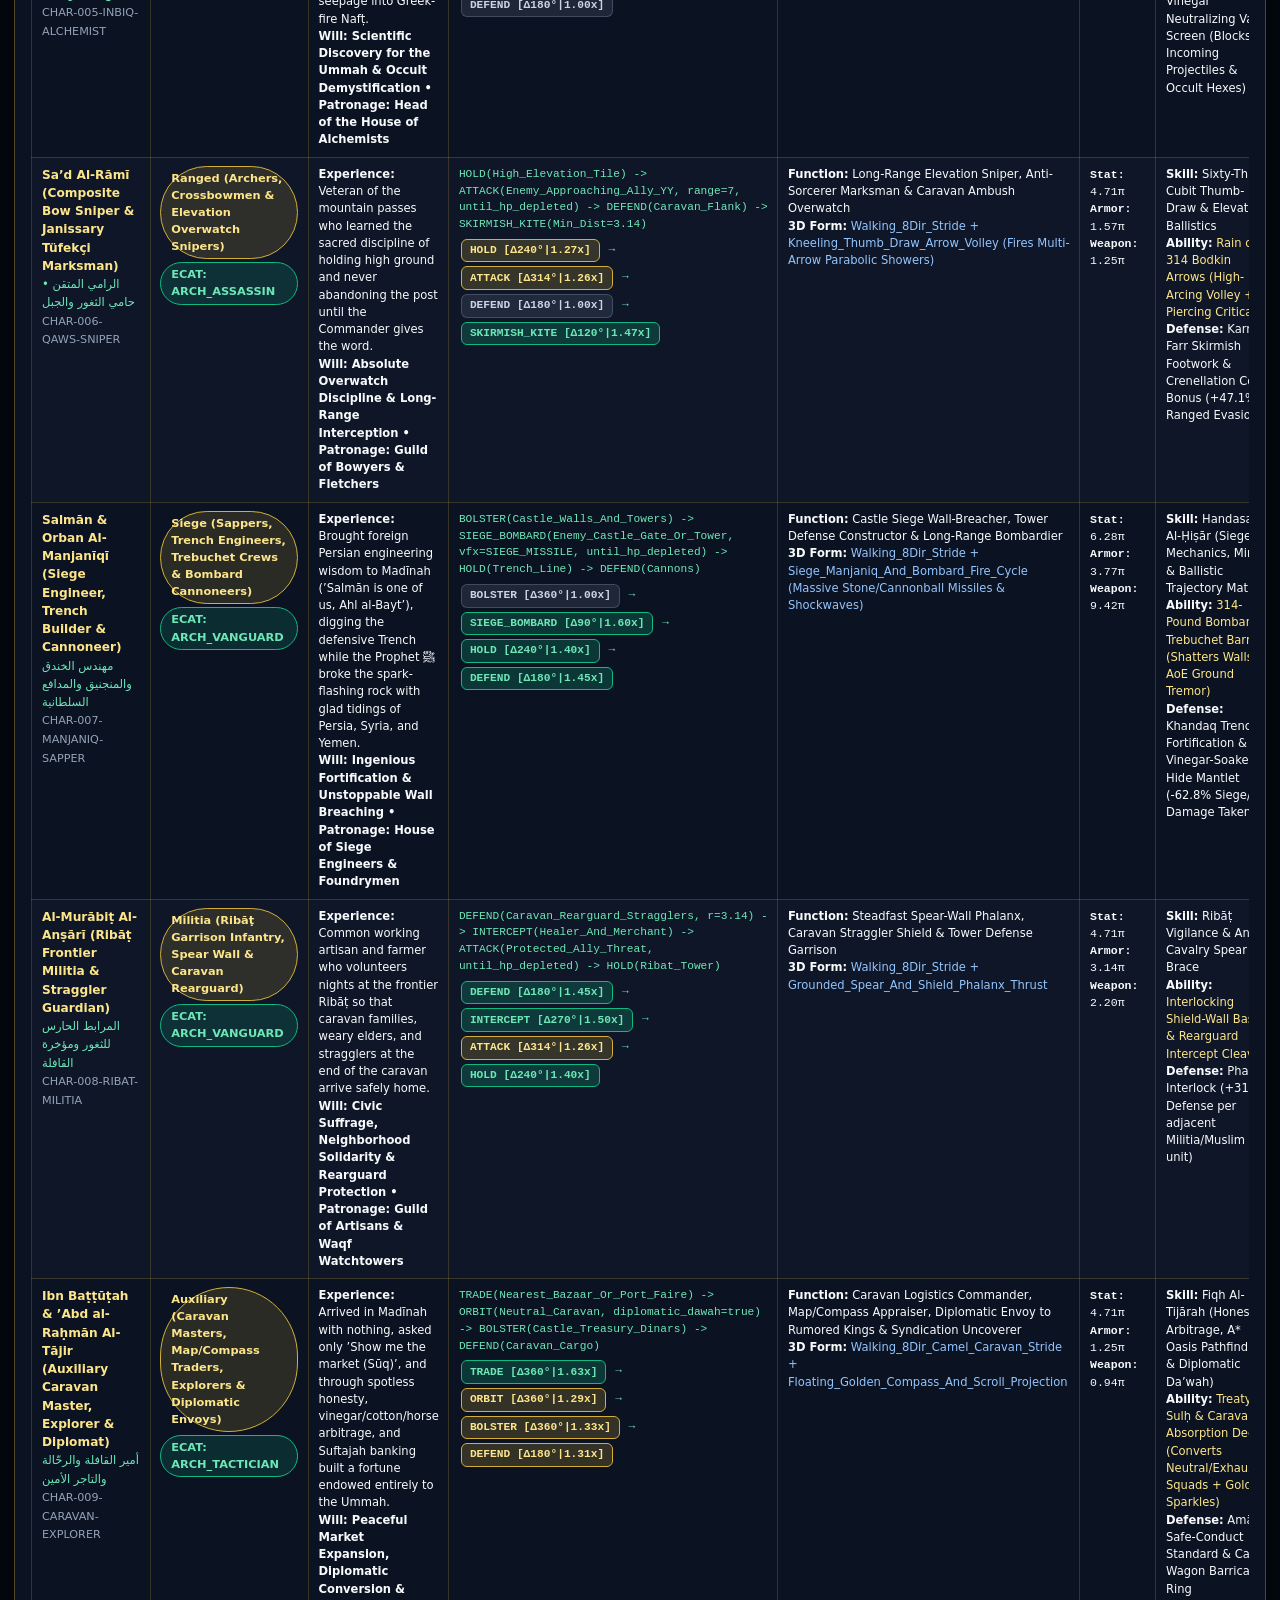
==== commit 51d78c24: "feat(roster): animate 60fps 2v2 and 3v3 Roster vs Roster circular clashes from persistent databank" ====
--- a/index.html
+++ b/index.html
@@ -258,7 +258,7 @@
           <div>
             <h2 class="panel-title">♊ The 12-Agent Pre-Thought Repository Agency (360° / 2π Wheel • 12 Embedded MDs in <code>agency/</code>)</h2>
             <div style="font-size:0.76rem;color:var(--text-muted);">
-              <strong>Accessed First Before Thought, Analyzation, Principle &amp; Priory-to-Form:</strong> Curves development inefficiencies into $3.14\pi$ circular completion ($0^\circ \rightarrow 360^\circ$), enforces component standards, and provides 100% in-game customization.
+              <strong>Accessed First Before Thought, Analyzation, Principle &amp; Priory-to-Form:</strong> Curves development inefficiencies into <strong>3.14π</strong> circular completion (0° → 360°), enforces component standards, and provides 100% in-game customization.
             </div>
           </div>
           <div class="btn-row">
@@ -375,16 +375,16 @@
       <div class="panel">
         <div class="panel-header">
           <div>
-            <h2 class="panel-title">2. Interactive 3.14π Command &amp; Archetype Class Forge — 6×60° Equilateral Domains, 24×15° Degree Field &amp; 2v2/3v3 Databank Pool</h2>
+            <h2 class="panel-title">2. Interactive 3.14π Command &amp; Archetype Class Forge — 6×60° Equilateral Domains, 24×15° Degree Field &amp; Persistent Animated 2v2 / 3v3 Roster vs. Roster Arena</h2>
             <div style="font-size:0.75rem;color:var(--text-muted);">
-              Every Archetype Class is weighed in a <strong>$360^\circ$ Equilateral Combat Circle</strong> ($6 \times 60^\circ$ Domains $\times$ $\pm 30^\circ$ Polarity $\times$ $15^\circ$ Order/Chaos = <strong>24 Dominant $15^\circ$ Archetypes</strong> multiplied by $\mathbf{3.14}$ and $\boldsymbol{\pi}$ up to $1,130.4^\circ$), persisted with <strong>Weapons, Armor, Spells, Potions &amp; Inventory Offerings</strong>, and procedurally weighed in live <strong>1v1 / 2v2 / 3v3 Circular Coalition Clashes</strong>.
+              Every Archetype Class is weighed in a <strong>360° Equilateral Combat Circle</strong> (6 × 60° Domains × ±30° Polarity × 15° Order/Chaos = <strong>24 Dominant 15° Archetypes</strong> multiplied by <strong>3.14</strong> and <strong>π</strong> up to 1,130.4°), persisted with <strong>Weapons, Armor, Spells, Potions &amp; Inventory Offerings</strong>, and animated live in persistent <strong>2v2 &amp; 3v3 Roster vs. Roster Circular Clashes</strong>.
             </div>
           </div>
           <div class="btn-row">
             <button class="btn btn-emerald" onclick="window.SovGame.saveForgedArchetypeClass()">💾 Save Class to Databank Pool</button>
-            <button class="btn btn-sapphire" onclick="window.SovGame.triggerDatabankCoalitionBattle('2v2')">🛡️ Clash 2v2 Coalition</button>
-            <button class="btn btn-crimson" onclick="window.SovGame.triggerDatabankCoalitionBattle('3v3')">🔺 Clash 3v3 Equilateral</button>
-            <button id="autoWeighPoolBtn" class="btn btn-emerald" onclick="window.SovGame.toggleAutoWeighDatabankPool()">🔄 Auto-Weigh Pool: ON</button>
+            <button class="btn btn-sapphire" onclick="window.SovGame.startAnimatedRosterClash('2v2')">🛡️ Animate 2v2 Roster vs. Roster</button>
+            <button class="btn btn-crimson" onclick="window.SovGame.startAnimatedRosterClash('3v3')">🔺 Animate 3v3 Roster vs. Roster</button>
+            <button id="autoWeighPoolBtn" class="btn btn-emerald" onclick="window.SovGame.toggleAutoWeighDatabankPool()">🔄 Auto-Clash Pool: ON</button>
           </div>
         </div>
 
@@ -416,7 +416,7 @@
             <!-- Row 2: Freeform & 15°-Snapped Degree Slider + Live ×3.14 & ×π Readout Banner -->
             <div style="background:#040812;border:1px solid rgba(212,175,55,0.35);border-radius:8px;padding:0.45rem 0.6rem;margin-bottom:0.45rem;">
               <div style="display:flex;flex-wrap:wrap;justify-content:space-between;align-items:center;gap:0.35rem;margin-bottom:0.3rem;">
-                <span style="font-size:0.71rem;color:#FDE68A;font-weight:700;">📐 Dominant Combat Degree ($\theta^\circ$ Freeform or $15^\circ$ Steps):</span>
+                <span style="font-size:0.71rem;color:#FDE68A;font-weight:700;">📐 Dominant Combat Degree (θ° Freeform or 15° Steps):</span>
                 <div class="btn-row">
                   <button type="button" class="btn btn-sm" onclick="window.SovGame.stepForgedClassDegree(-15)">-15°</button>
                   <button type="button" class="btn btn-sm btn-emerald" onclick="window.SovGame.snapForgedClassDegreeTo15()">Snap 15°</button>
@@ -518,28 +518,87 @@
             </div>
           </div>
 
-          <!-- RIGHT: Interactive 360° (6×60° Equilateral & 24×15° Dominant) Wheel Canvas + Automated 1v1/2v2/3v3 Coalition Arena -->
+          <!-- RIGHT: Persistent Databank Roster vs. Roster (2v2 & 3v3) Builder + Live 60 FPS Animated Circular Arena -->
           <div class="sub-card" style="border-color:var(--gold);">
-            <div style="display:flex;justify-content:space-between;align-items:center;gap:0.4rem;margin-bottom:0.35rem;">
-              <h4 style="margin:0;">⭕ 360° Equilateral (6×60° / 24×15°) Wheel &amp; Live Coalition Clash</h4>
+            <div style="display:flex;flex-wrap:wrap;justify-content:space-between;align-items:center;gap:0.35rem;margin-bottom:0.38rem;">
+              <h4 style="margin:0;">⭕ Live Animated 2v2 &amp; 3v3 Roster vs. Roster Circular Arena (Persistent Databank)</h4>
               <div class="btn-row">
-                <button class="btn btn-sm" onclick="window.SovGame.triggerDatabankCoalitionBattle('1v1')">⚔️ 1v1 Duel</button>
-                <button class="btn btn-sm btn-sapphire" onclick="window.SovGame.triggerDatabankCoalitionBattle('2v2')">🛡️ 2v2 Pincer</button>
-                <button class="btn btn-sm btn-emerald" onclick="window.SovGame.triggerDatabankCoalitionBattle('3v3')">🔺 3v3 Equilateral</button>
-              </div>
-            </div>
-
-            <!-- Interactive 24-Sector (15°) & 6-Domain (60°) Canvas Wheel -->
-            <div style="position:relative;background:#04070E;border:1px solid rgba(212,175,55,0.35);border-radius:8px;overflow:hidden;margin-bottom:0.45rem;text-align:center;">
-              <canvas id="archetypeDegreeWheelCanvas" width="620" height="295" style="width:100%;height:265px;display:block;cursor:crosshair;"></canvas>
-              <div style="position:absolute;bottom:5px;left:8px;right:8px;display:flex;justify-content:space-between;pointer-events:none;font-family:Consolas,monospace;font-size:0.66rem;">
-                <span style="background:rgba(4,7,14,0.85);padding:2px 6px;border-radius:4px;color:#FDE68A;border:1px solid rgba(212,175,55,0.3);">Click any 15° Sector or 60° Domain on Wheel to Tune Class &amp; Run Matchup</span>
-                <span id="wheelHoverReadout" style="background:rgba(4,7,14,0.85);padding:2px 6px;border-radius:4px;color:#6EE7B7;border:1px solid rgba(16,185,129,0.3);">θ=15° • ×3.14=47.1° • ×π=47.12°</span>
-              </div>
-            </div>
-
-            <!-- Live Procedural 1v1 / 2v2 / 3v3 Coalition Clash Output -->
-            <div id="databankCoalitionLiveBox" class="combat-log-box" style="height:175px;font-size:0.71rem;line-height:1.45;"></div>
+                <button id="btnRosterMode_1v1" class="btn btn-sm" onclick="window.SovGame.startAnimatedRosterClash('1v1')">⚔️ 1v1 Duel</button>
+                <button id="btnRosterMode_2v2" class="btn btn-sm btn-sapphire" onclick="window.SovGame.startAnimatedRosterClash('2v2')">🛡️ 2v2 Roster Clash</button>
+                <button id="btnRosterMode_3v3" class="btn btn-sm btn-emerald active" onclick="window.SovGame.startAnimatedRosterClash('3v3')">🔺 3v3 Roster Clash</button>
+                <button id="btnToggleRosterAnim" class="btn btn-sm btn-emerald" onclick="window.SovGame.toggleRosterBattleAnimation()">⏯️ Anim: LIVE</button>
+                <button class="btn btn-sm" onclick="window.SovGame.instantResolveAndPersistRosterClash()">⏭️ Resolve &amp; Save</button>
+              </div>
+            </div>
+
+            <!-- PERSISTENT DATABANK ROSTER VS. ROSTER BUILDER (ROSTER ALPHA vs. ROSTER OMEGA) -->
+            <div id="persistentRosterBuilderBox" style="display:grid;grid-template-columns:1fr 1fr;gap:0.42rem;margin-bottom:0.42rem;background:#040814;border:1px solid rgba(212,175,55,0.3);border-radius:8px;padding:0.4rem 0.5rem;">
+              <!-- TEAM A: ALLIED ROSTER ALPHA -->
+              <div style="border-right:1px solid rgba(255,255,255,0.08);padding-right:0.38rem;">
+                <div style="display:flex;justify-content:space-between;align-items:center;margin-bottom:0.25rem;">
+                  <span style="font-size:0.68rem;font-weight:800;color:#6EE7B7;">🛡️ ROSTER ALPHA (ALLIED)</span>
+                  <div style="display:flex;gap:3px;align-items:center;">
+                    <span id="rosterARecordBadge" class="badge badge-emerald" style="font-size:0.6rem;padding:1px 5px;">14W–4L</span>
+                    <button type="button" class="btn btn-sm" style="padding:1px 5px;font-size:0.62rem;" onclick="window.SovGame.autoBuildRosterTeam('A')" title="Auto-Pick 120°/180° Equilateral Synergy Team A">🎲 Auto-A</button>
+                  </div>
+                </div>
+                <div style="display:flex;flex-direction:column;gap:0.22rem;">
+                  <div style="display:flex;align-items:center;gap:4px;">
+                    <span style="font-family:Consolas,monospace;font-size:0.64rem;color:#6EE7B7;width:24px;">A1:</span>
+                    <select id="rosterSelect_A0" class="studio-select" style="flex:1;padding:0.14rem 0.3rem;font-size:0.66rem;color:#6EE7B7;" onchange="window.SovGame.onRosterSlotChange('A', 0, this.value)"></select>
+                  </div>
+                  <div id="rosterSlotRow_A1" style="display:flex;align-items:center;gap:4px;">
+                    <span style="font-family:Consolas,monospace;font-size:0.64rem;color:#6EE7B7;width:24px;">A2:</span>
+                    <select id="rosterSelect_A1" class="studio-select" style="flex:1;padding:0.14rem 0.3rem;font-size:0.66rem;color:#6EE7B7;" onchange="window.SovGame.onRosterSlotChange('A', 1, this.value)"></select>
+                  </div>
+                  <div id="rosterSlotRow_A2" style="display:flex;align-items:center;gap:4px;">
+                    <span style="font-family:Consolas,monospace;font-size:0.64rem;color:#6EE7B7;width:24px;">A3:</span>
+                    <select id="rosterSelect_A2" class="studio-select" style="flex:1;padding:0.14rem 0.3rem;font-size:0.66rem;color:#6EE7B7;" onchange="window.SovGame.onRosterSlotChange('A', 2, this.value)"></select>
+                  </div>
+                </div>
+              </div>
+
+              <!-- TEAM B: OPPOSITION ROSTER OMEGA -->
+              <div style="padding-left:0.1rem;">
+                <div style="display:flex;justify-content:space-between;align-items:center;margin-bottom:0.25rem;">
+                  <span style="font-size:0.68rem;font-weight:800;color:#FDA4AF;">⚔️ ROSTER OMEGA (OPPOSITION)</span>
+                  <div style="display:flex;gap:3px;align-items:center;">
+                    <span id="rosterBRecordBadge" class="badge badge-crimson" style="font-size:0.6rem;padding:1px 5px;">4W–14L</span>
+                    <button type="button" class="btn btn-sm" style="padding:1px 5px;font-size:0.62rem;" onclick="window.SovGame.autoBuildRosterTeam('B')" title="Auto-Pick 120°/180° Equilateral Synergy Team B">🎲 Auto-B</button>
+                    <button type="button" class="btn btn-sm" style="padding:1px 5px;font-size:0.62rem;" onclick="window.SovGame.swapRosterTeams()" title="Swap Roster A &amp; Roster B">⇄</button>
+                  </div>
+                </div>
+                <div style="display:flex;flex-direction:column;gap:0.22rem;">
+                  <div style="display:flex;align-items:center;gap:4px;">
+                    <span style="font-family:Consolas,monospace;font-size:0.64rem;color:#FDA4AF;width:24px;">B1:</span>
+                    <select id="rosterSelect_B0" class="studio-select" style="flex:1;padding:0.14rem 0.3rem;font-size:0.66rem;color:#FDA4AF;" onchange="window.SovGame.onRosterSlotChange('B', 0, this.value)"></select>
+                  </div>
+                  <div id="rosterSlotRow_B1" style="display:flex;align-items:center;gap:4px;">
+                    <span style="font-family:Consolas,monospace;font-size:0.64rem;color:#FDA4AF;width:24px;">B2:</span>
+                    <select id="rosterSelect_B1" class="studio-select" style="flex:1;padding:0.14rem 0.3rem;font-size:0.66rem;color:#FDA4AF;" onchange="window.SovGame.onRosterSlotChange('B', 1, this.value)"></select>
+                  </div>
+                  <div id="rosterSlotRow_B2" style="display:flex;align-items:center;gap:4px;">
+                    <span style="font-family:Consolas,monospace;font-size:0.64rem;color:#FDA4AF;width:24px;">B3:</span>
+                    <select id="rosterSelect_B2" class="studio-select" style="flex:1;padding:0.14rem 0.3rem;font-size:0.66rem;color:#FDA4AF;" onchange="window.SovGame.onRosterSlotChange('B', 2, this.value)"></select>
+                  </div>
+                </div>
+              </div>
+            </div>
+
+            <!-- Interactive 24-Sector (15°) & 6-Domain (60°) Live Animated 2v2/3v3 Battle Wheel -->
+            <div style="position:relative;background:#04070E;border:1px solid rgba(212,175,55,0.35);border-radius:8px;overflow:hidden;margin-bottom:0.4rem;text-align:center;">
+              <canvas id="archetypeDegreeWheelCanvas" width="640" height="310" style="width:100%;height:265px;display:block;cursor:crosshair;"></canvas>
+              <div style="position:absolute;bottom:4px;left:8px;right:8px;display:flex;justify-content:space-between;pointer-events:none;font-family:Consolas,monospace;font-size:0.64rem;">
+                <span id="rosterWheelStatusReadout" style="background:rgba(4,7,14,0.88);padding:2px 6px;border-radius:4px;color:#FDE68A;border:1px solid rgba(212,175,55,0.3);">⭕ LIVE 3v3 ROSTER CLASH ANIMATING • Click any 15° Sector to Edit Class</span>
+                <span id="wheelHoverReadout" style="background:rgba(4,7,14,0.88);padding:2px 6px;border-radius:4px;color:#6EE7B7;border:1px solid rgba(16,185,129,0.3);">θ=15° • ×3.14=47.1° • ×π=47.12°</span>
+              </div>
+            </div>
+
+            <!-- Live Animated Roster vs. Roster Fighter Vitals Strip (HP & 360° Finisher Bars) -->
+            <div id="databankRosterVitalsStrip" style="display:grid;grid-template-columns:1fr 1fr;gap:0.38rem;margin-bottom:0.4rem;"></div>
+
+            <!-- Live Procedural 1v1 / 2v2 / 3v3 Coalition Clash Output & Persistent Match Ledger -->
+            <div id="databankCoalitionLiveBox" class="combat-log-box" style="height:135px;font-size:0.69rem;line-height:1.42;"></div>
           </div>
         </div>
 
@@ -710,7 +769,7 @@
           <div>
             <h2 class="panel-title">3. Live 3.14π Circular Degree Clash Protractor &amp; Stochastic Monte Carlo Tournament Lab</h2>
             <div style="font-size:0.76rem;color:var(--text-muted);">
-              Computes procedural impact from <strong>Incidence Angle ($\phi^\circ \in [0^\circ, 180^\circ]$)</strong>, <strong>Command Sweep Arc ($\Delta\theta^\circ \in [30^\circ, 360^\circ]$)</strong>, <strong>Centripetal Force ($F_c$)</strong>, <strong>Tangential Torque ($\tau_\pi$)</strong>, and <strong>$360^\circ$ ($2\pi$) Completion Surges</strong>.
+              Computes procedural impact from <strong>Incidence Angle (φ° ∈ [0°, 180°])</strong>, <strong>Command Sweep Arc (Δθ° ∈ [30°, 360°])</strong>, <strong>Centripetal Force (F_c)</strong>, <strong>Tangential Torque (τ_π)</strong>, and <strong>360° (2π) Completion Surges</strong>.
             </div>
           </div>
           <div class="btn-row">
@@ -807,7 +866,7 @@
           <div>
             <h2 class="panel-title">4A. Single-Castle 3D Throne Rooms (I, II &amp; The 3rd Throne Room: 3.14π Equilateral Apex) + 6 Sovereign Departments</h2>
             <div style="font-size:0.75rem;color:var(--text-muted);">
-              Explore all <strong>3 AI-Generated 3D Isometric Throne Rooms</strong> ascending the Single Castle ($0.00\pi$ Sanctuary Core $\rightarrow$ $1.57\pi$ Bayt al-Ḥikmah War-Room $\rightarrow$ <strong>The 3rd Throne Room: $3.14\pi$ Equilateral $6\times 60^\circ$ Apex Council</strong>) and issue decrees across the 6 Sovereign Departments.
+              Explore all <strong>3 AI-Generated 3D Isometric Throne Rooms</strong> ascending the Single Castle (0.00π Sanctuary Core → 1.57π Bayt al-Ḥikmah War-Room → <strong>The 3rd Throne Room: 3.14π Equilateral 6×60° Apex Council</strong>) and issue decrees across the 6 Sovereign Departments.
             </div>
           </div>
           <div class="btn-row">
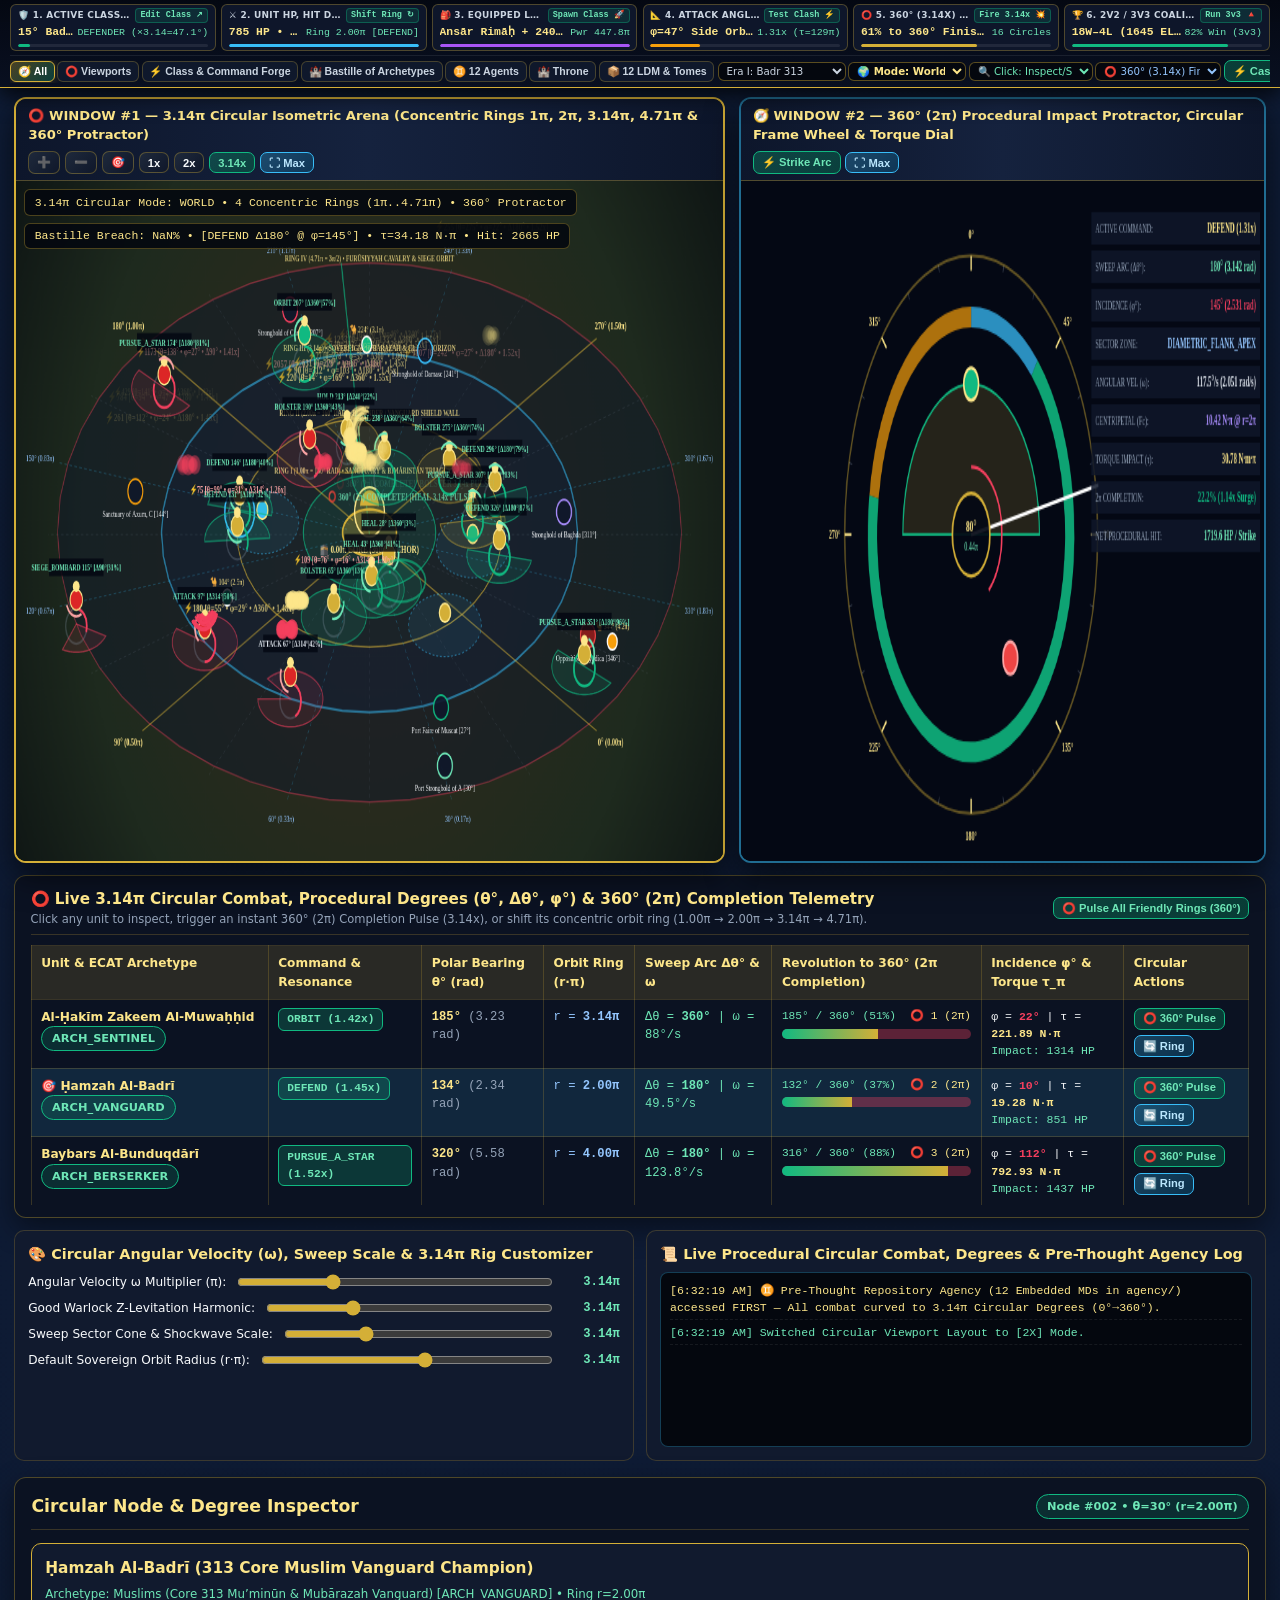
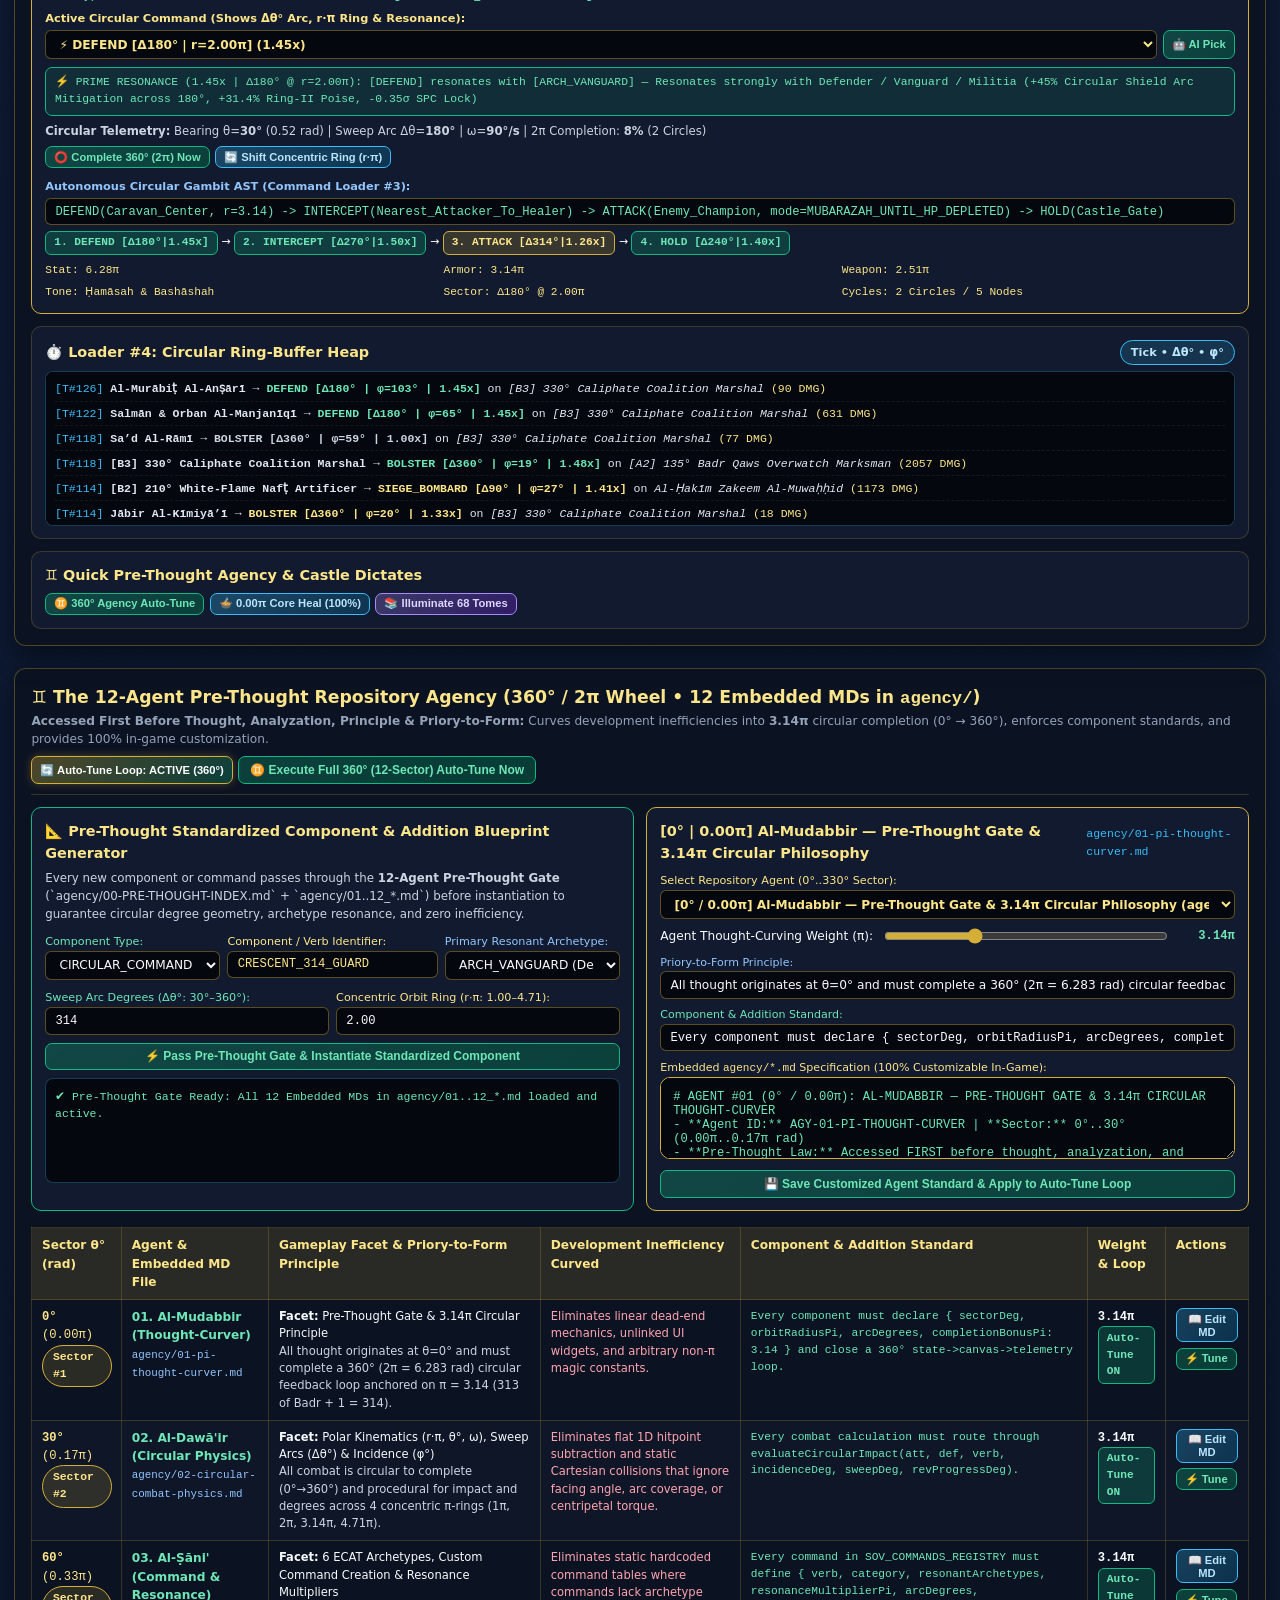
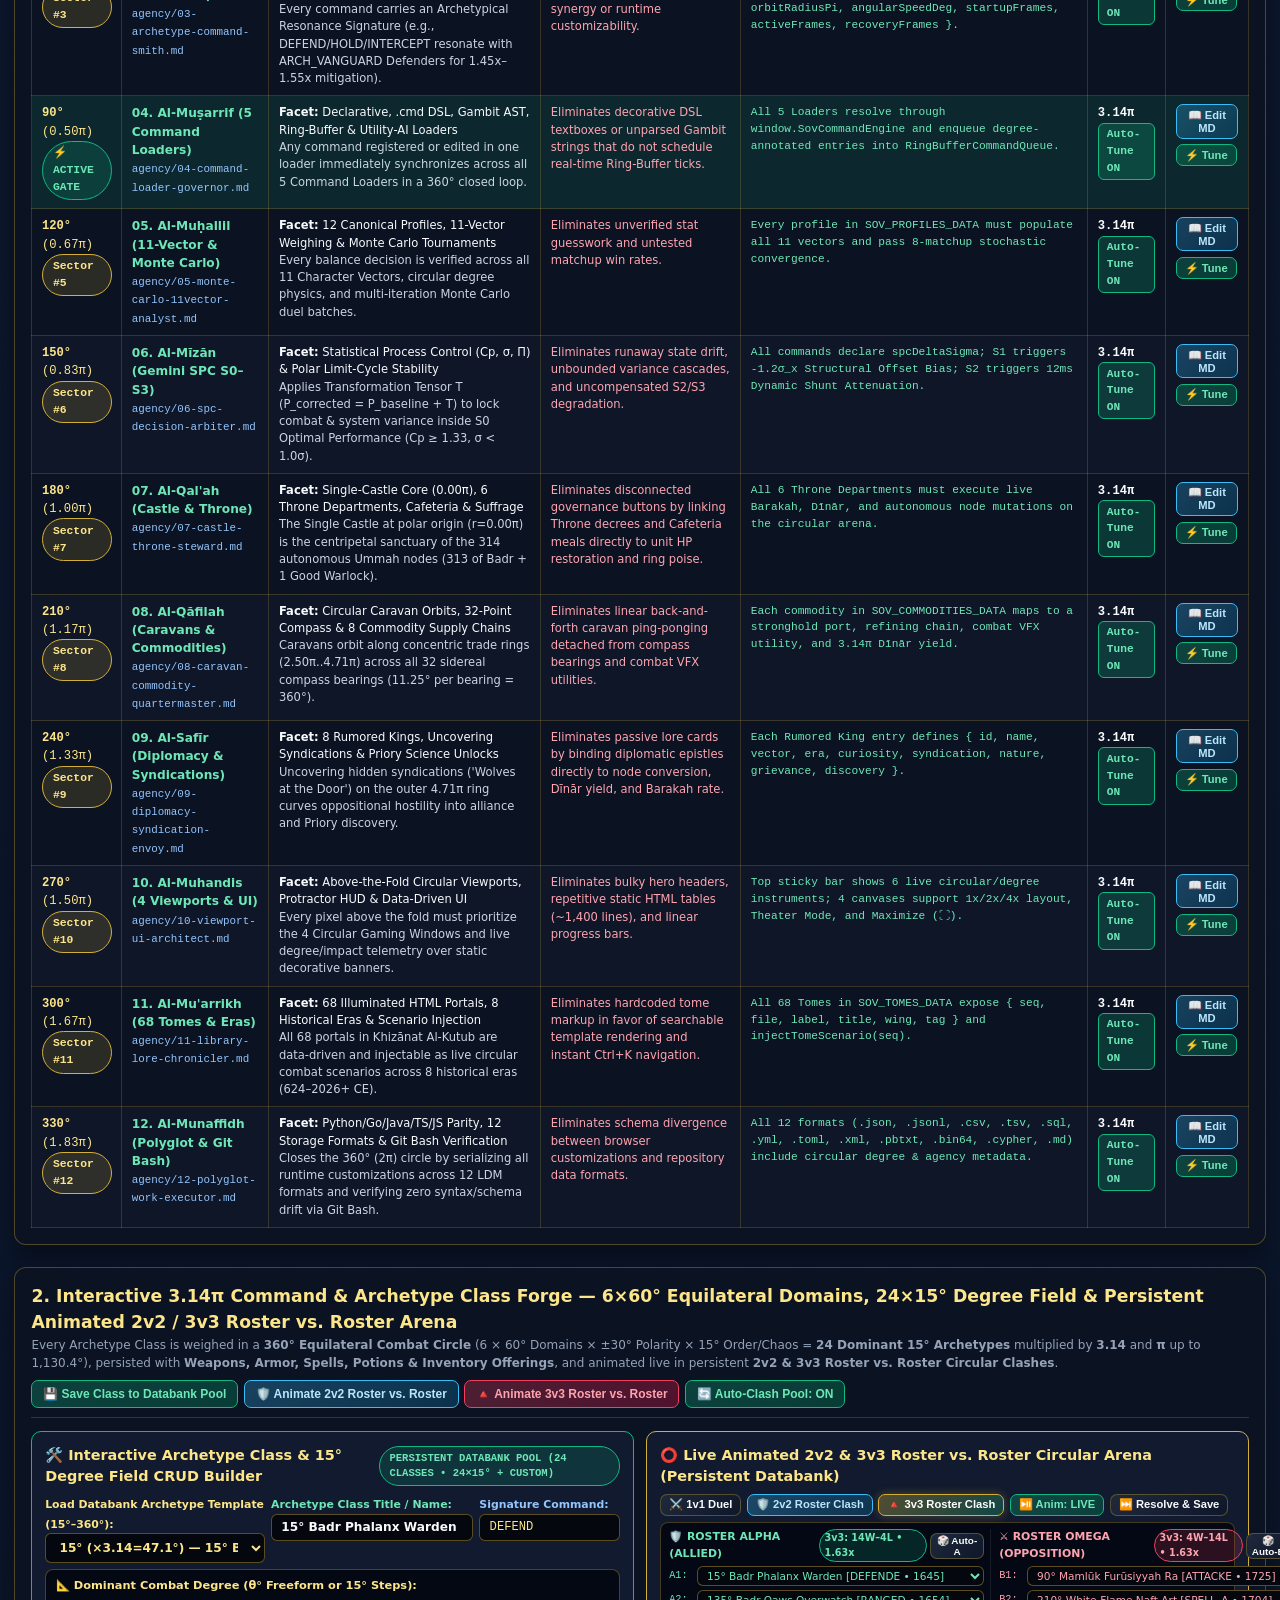
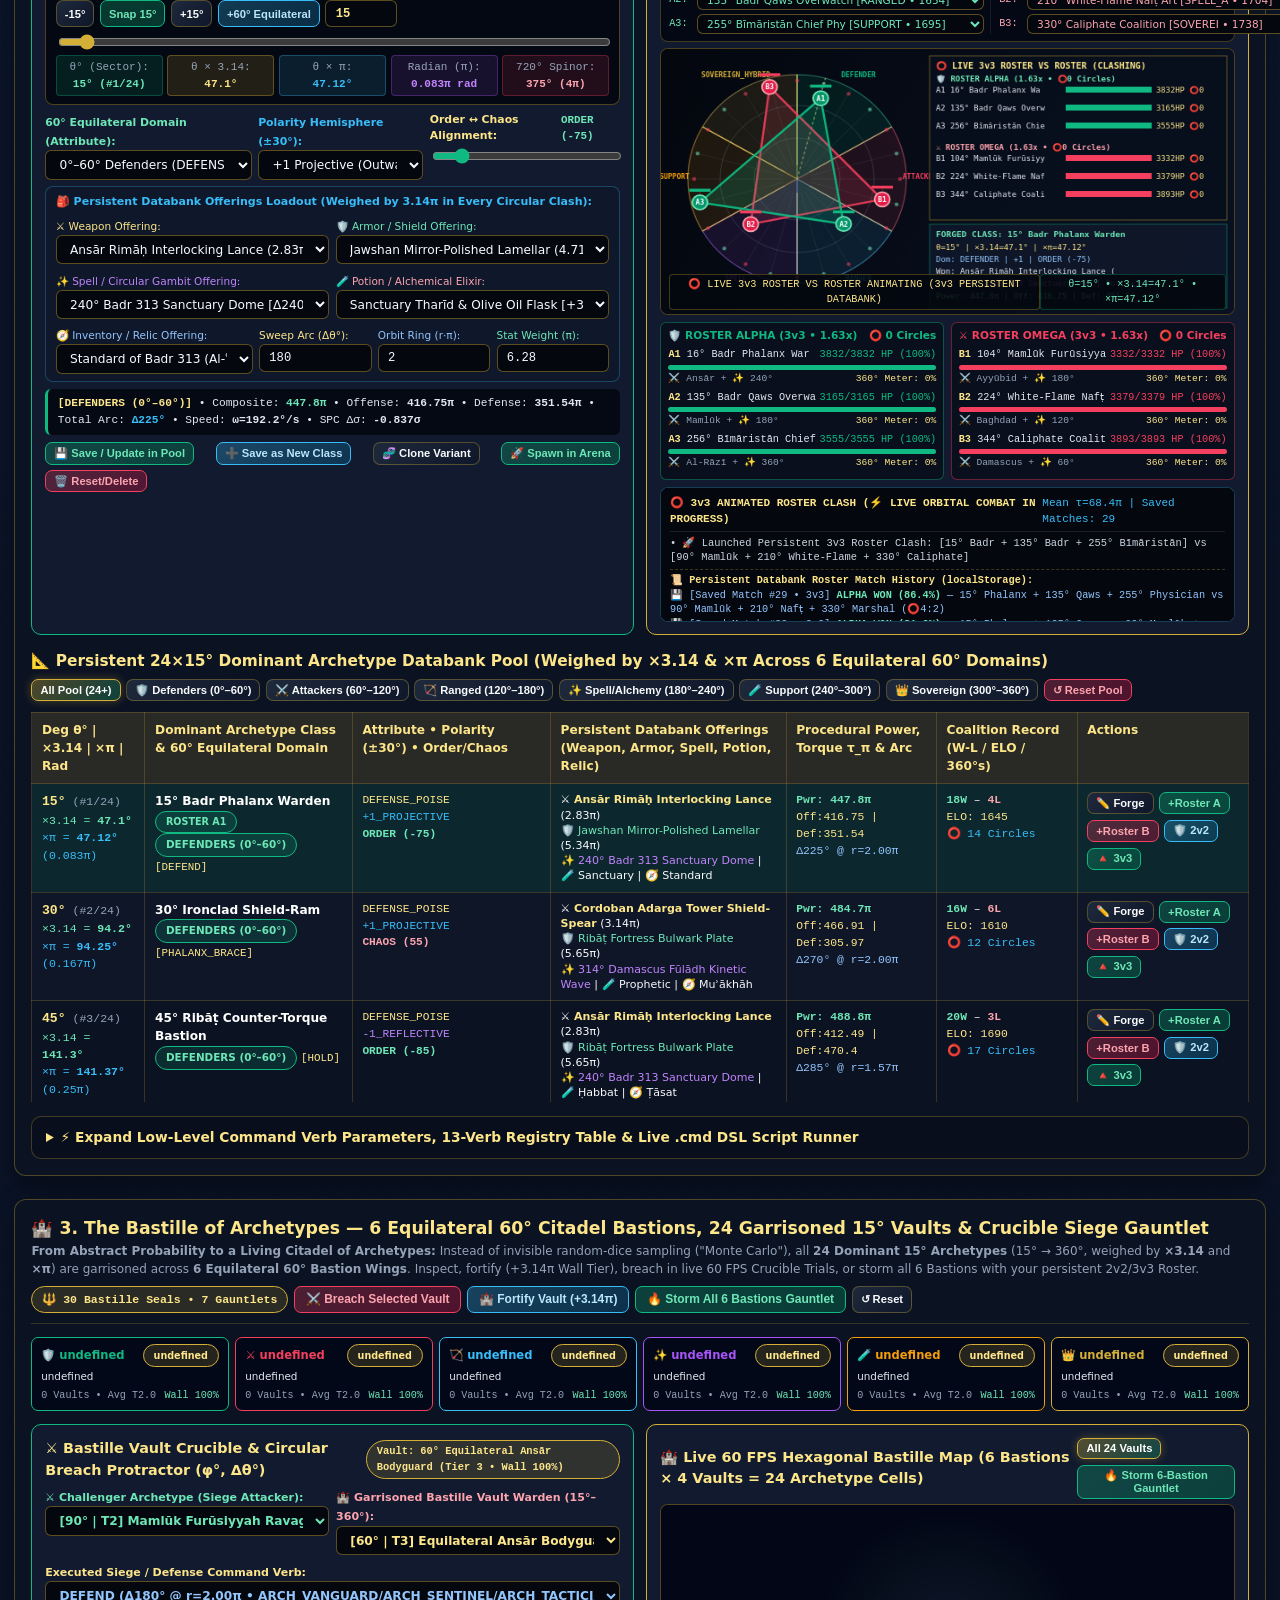
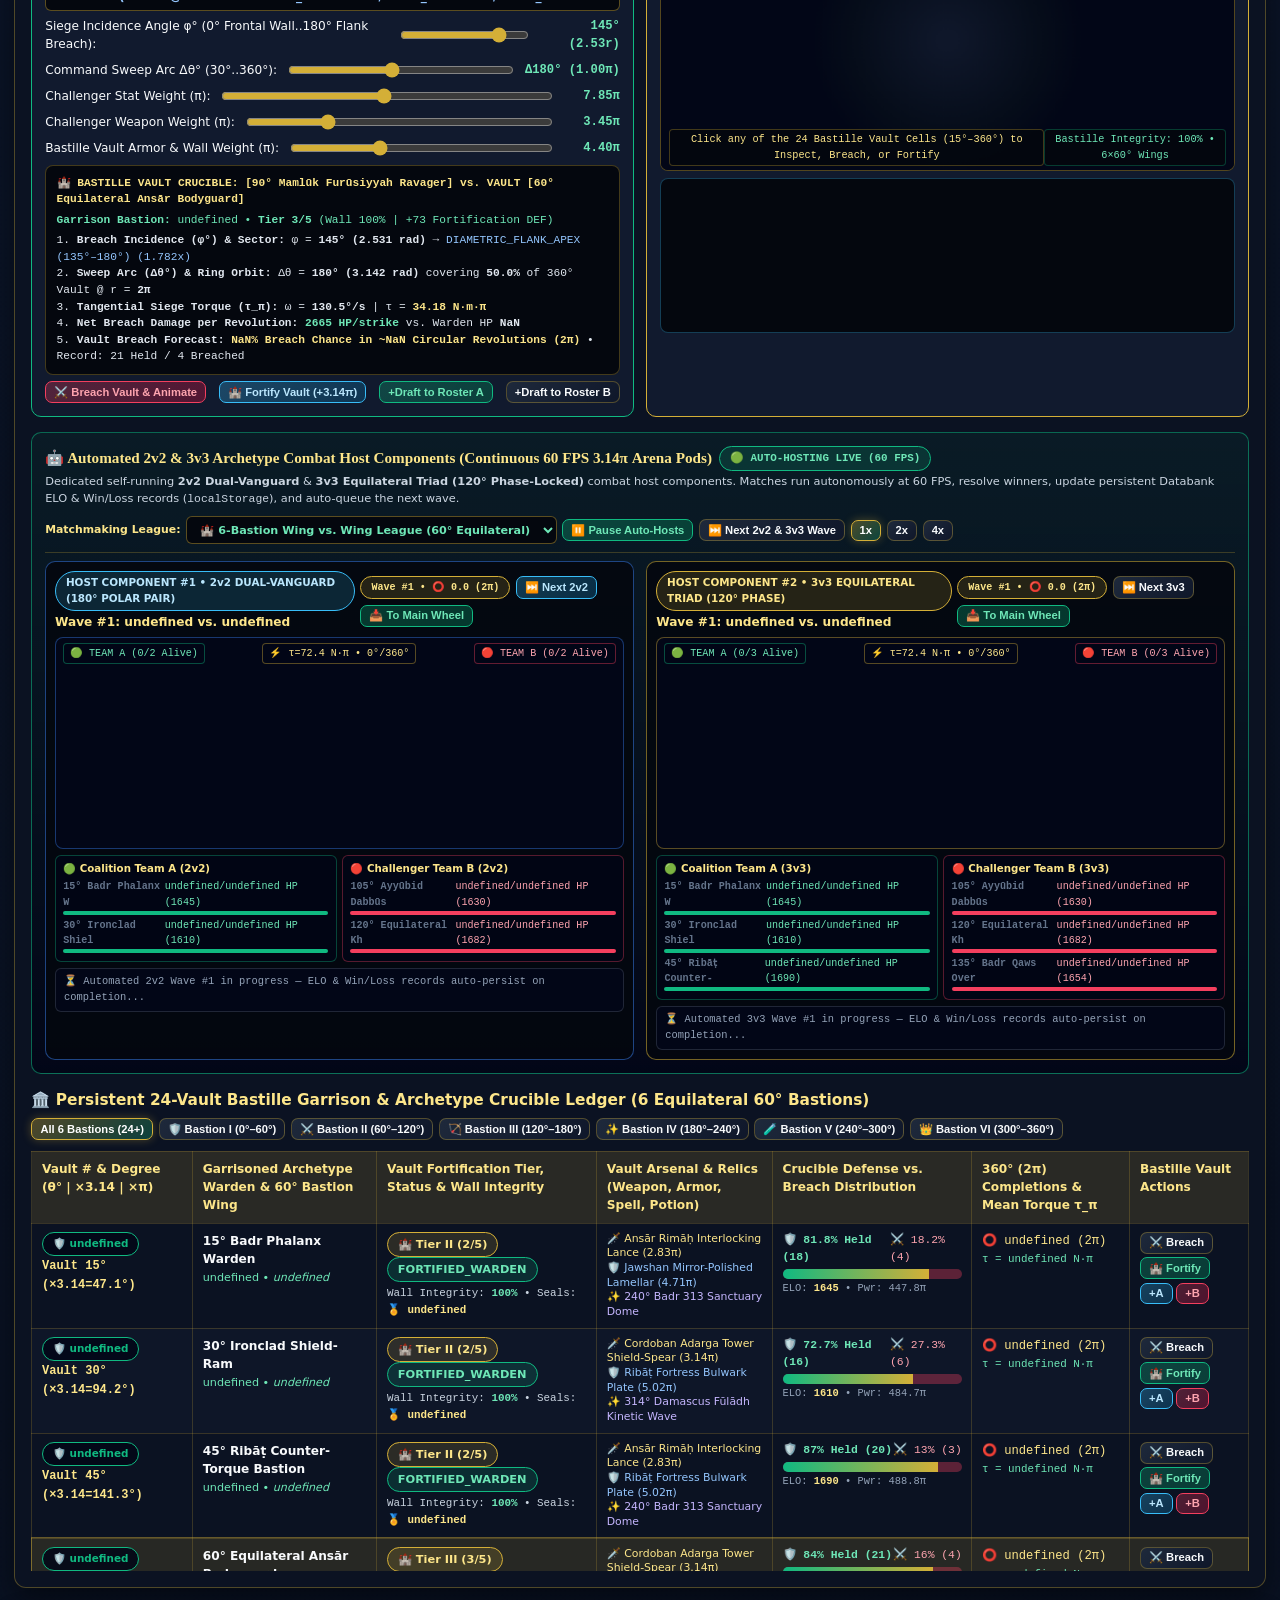
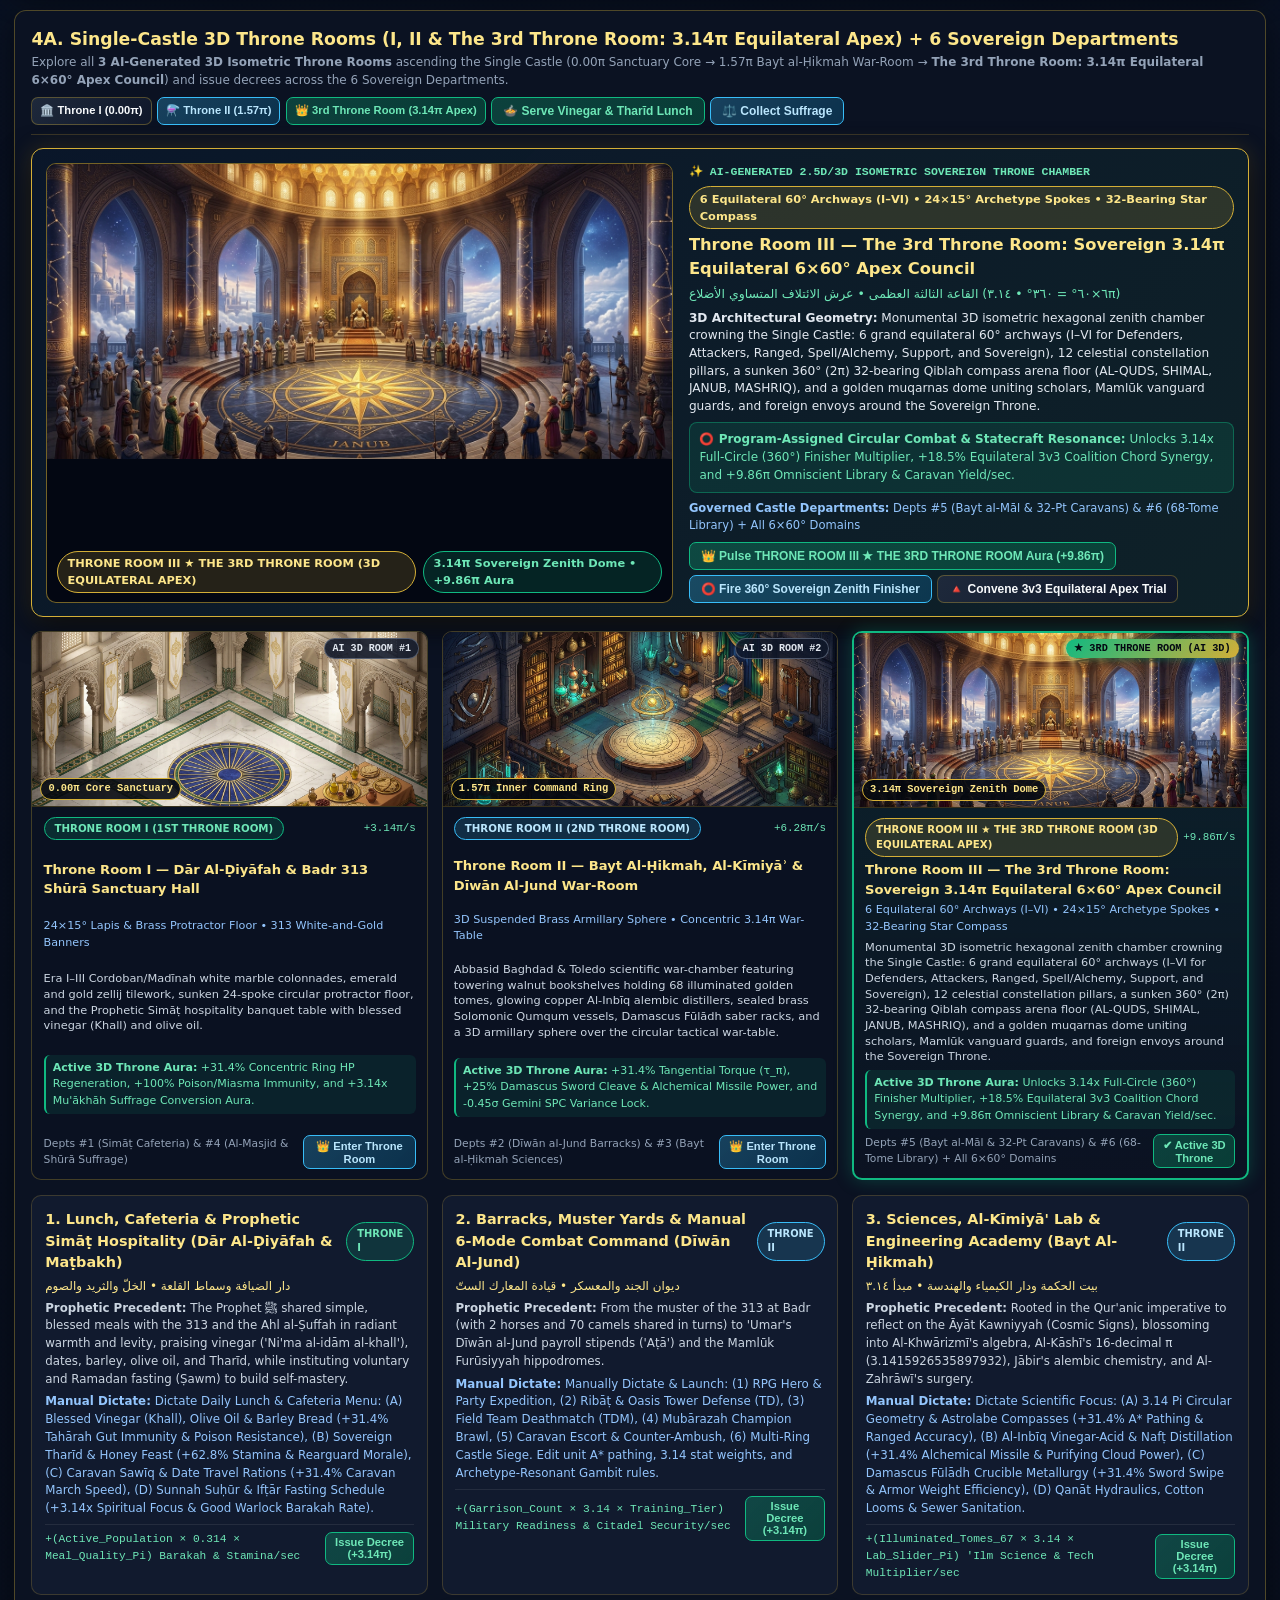
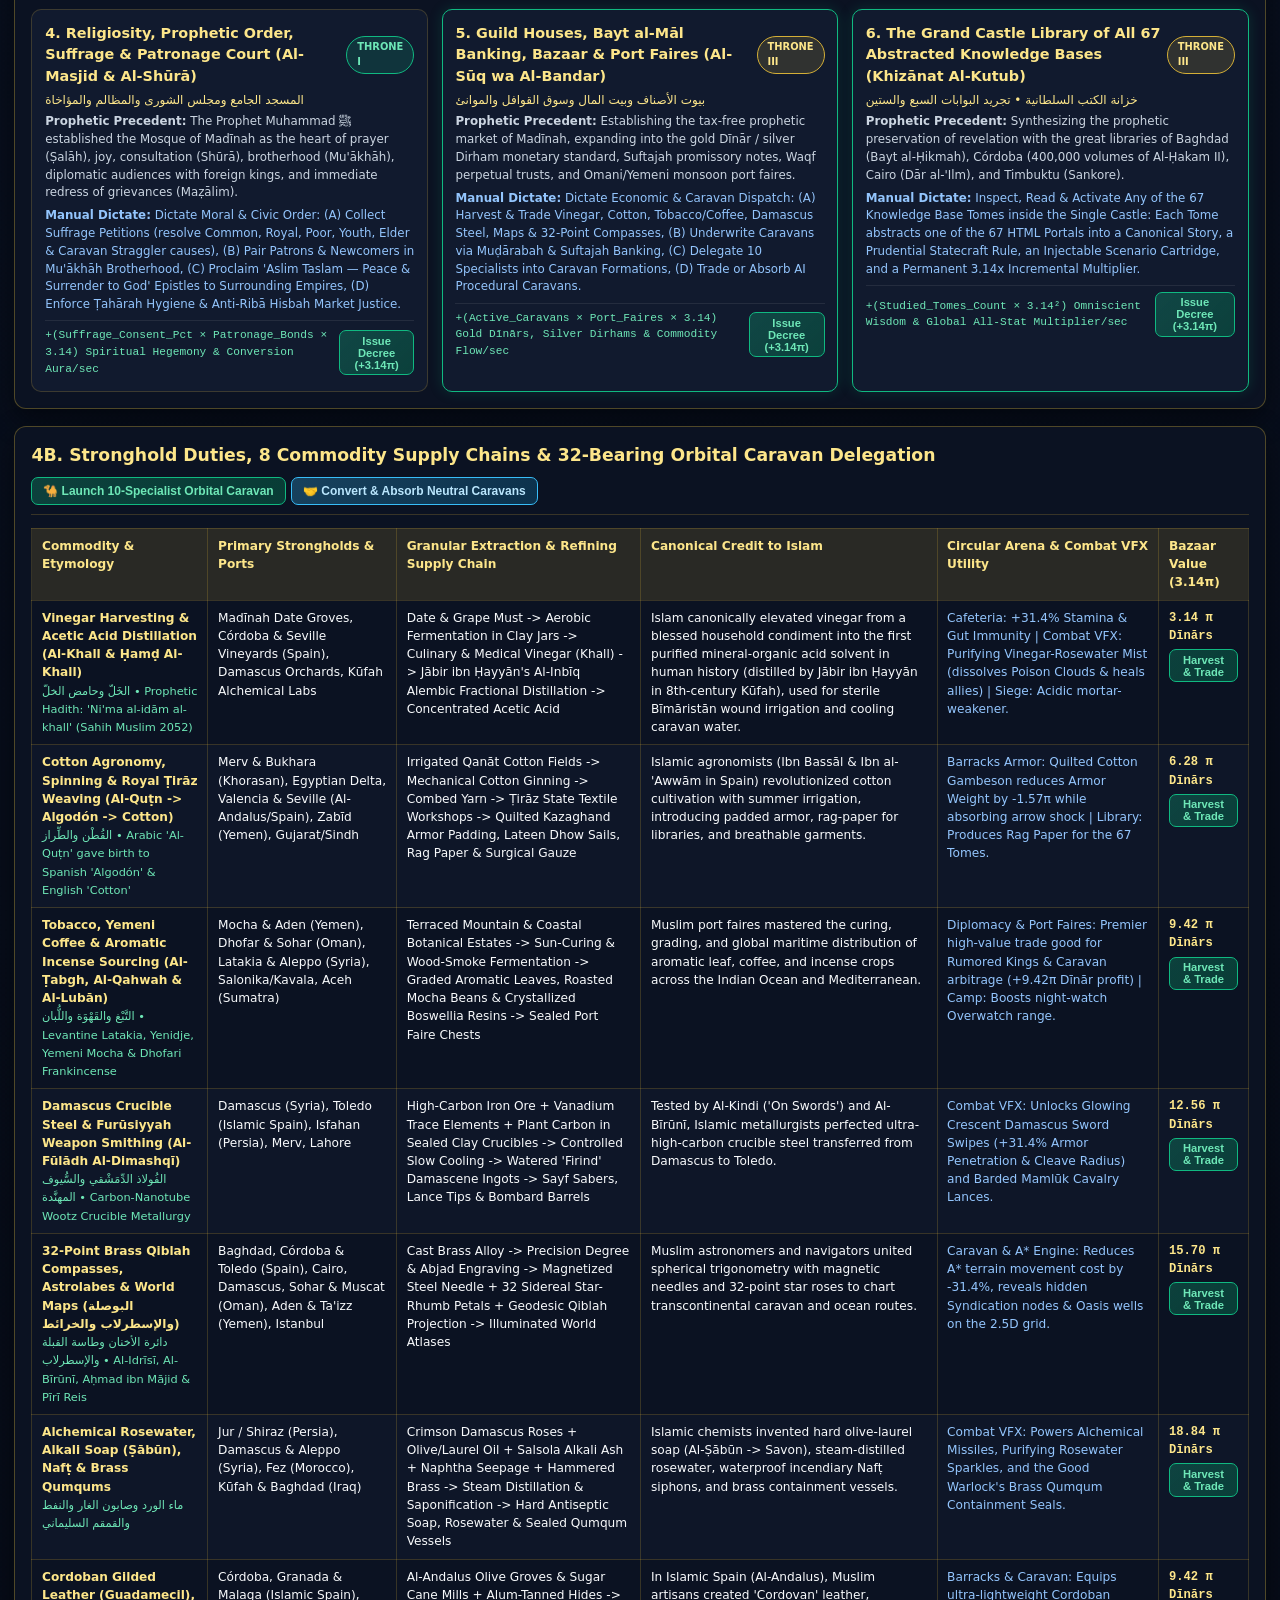
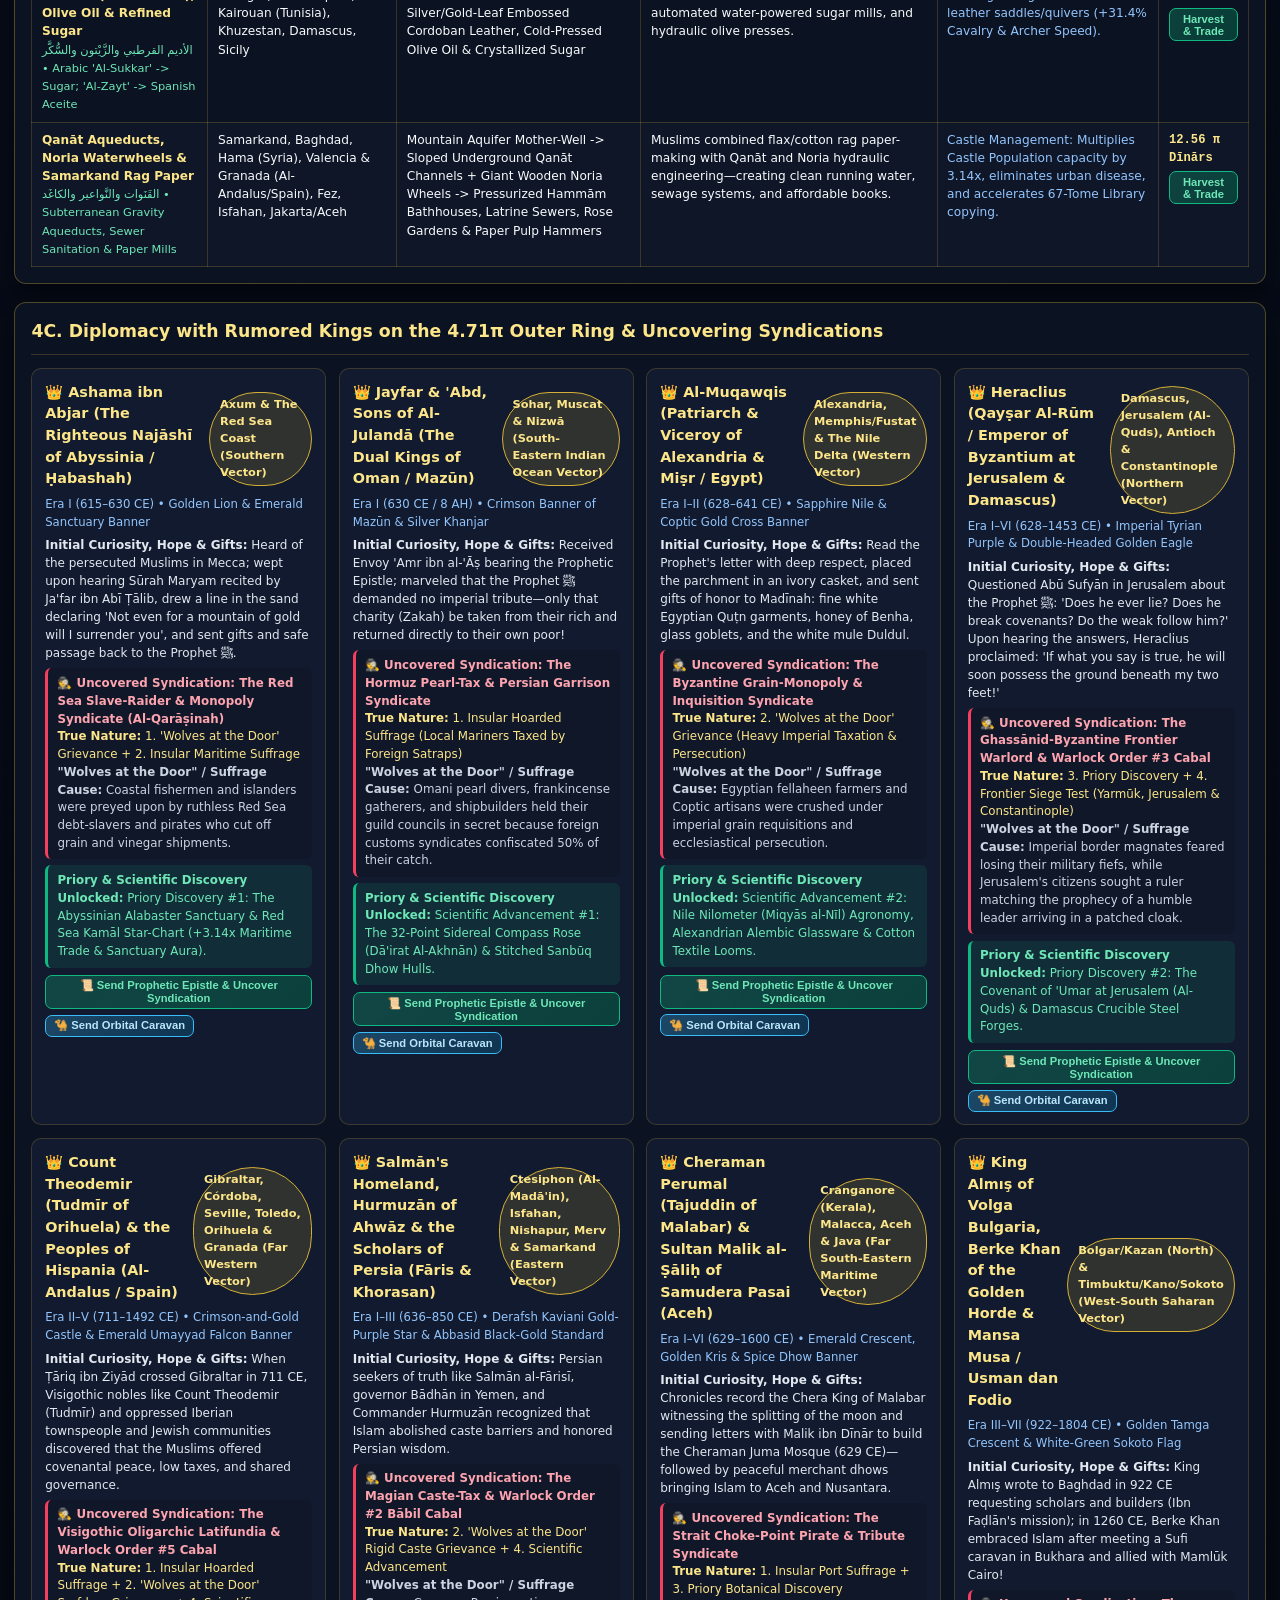
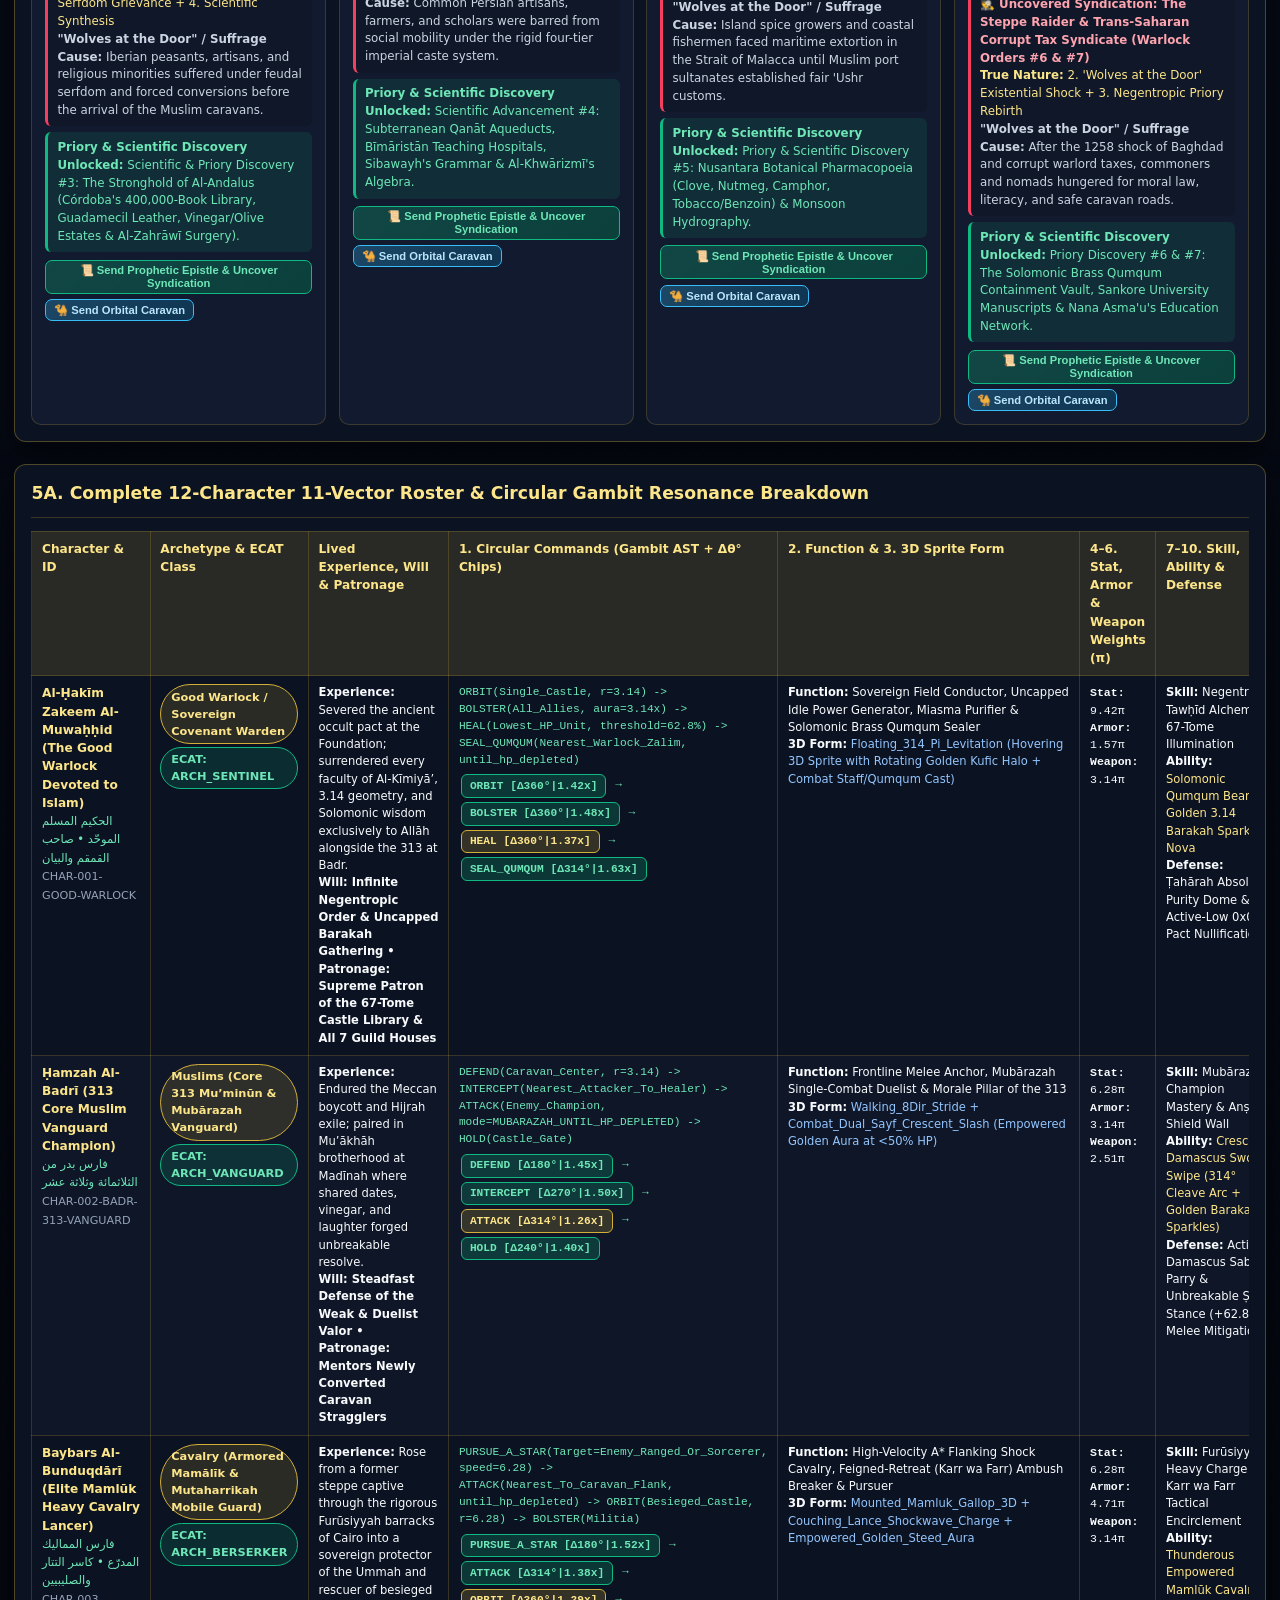
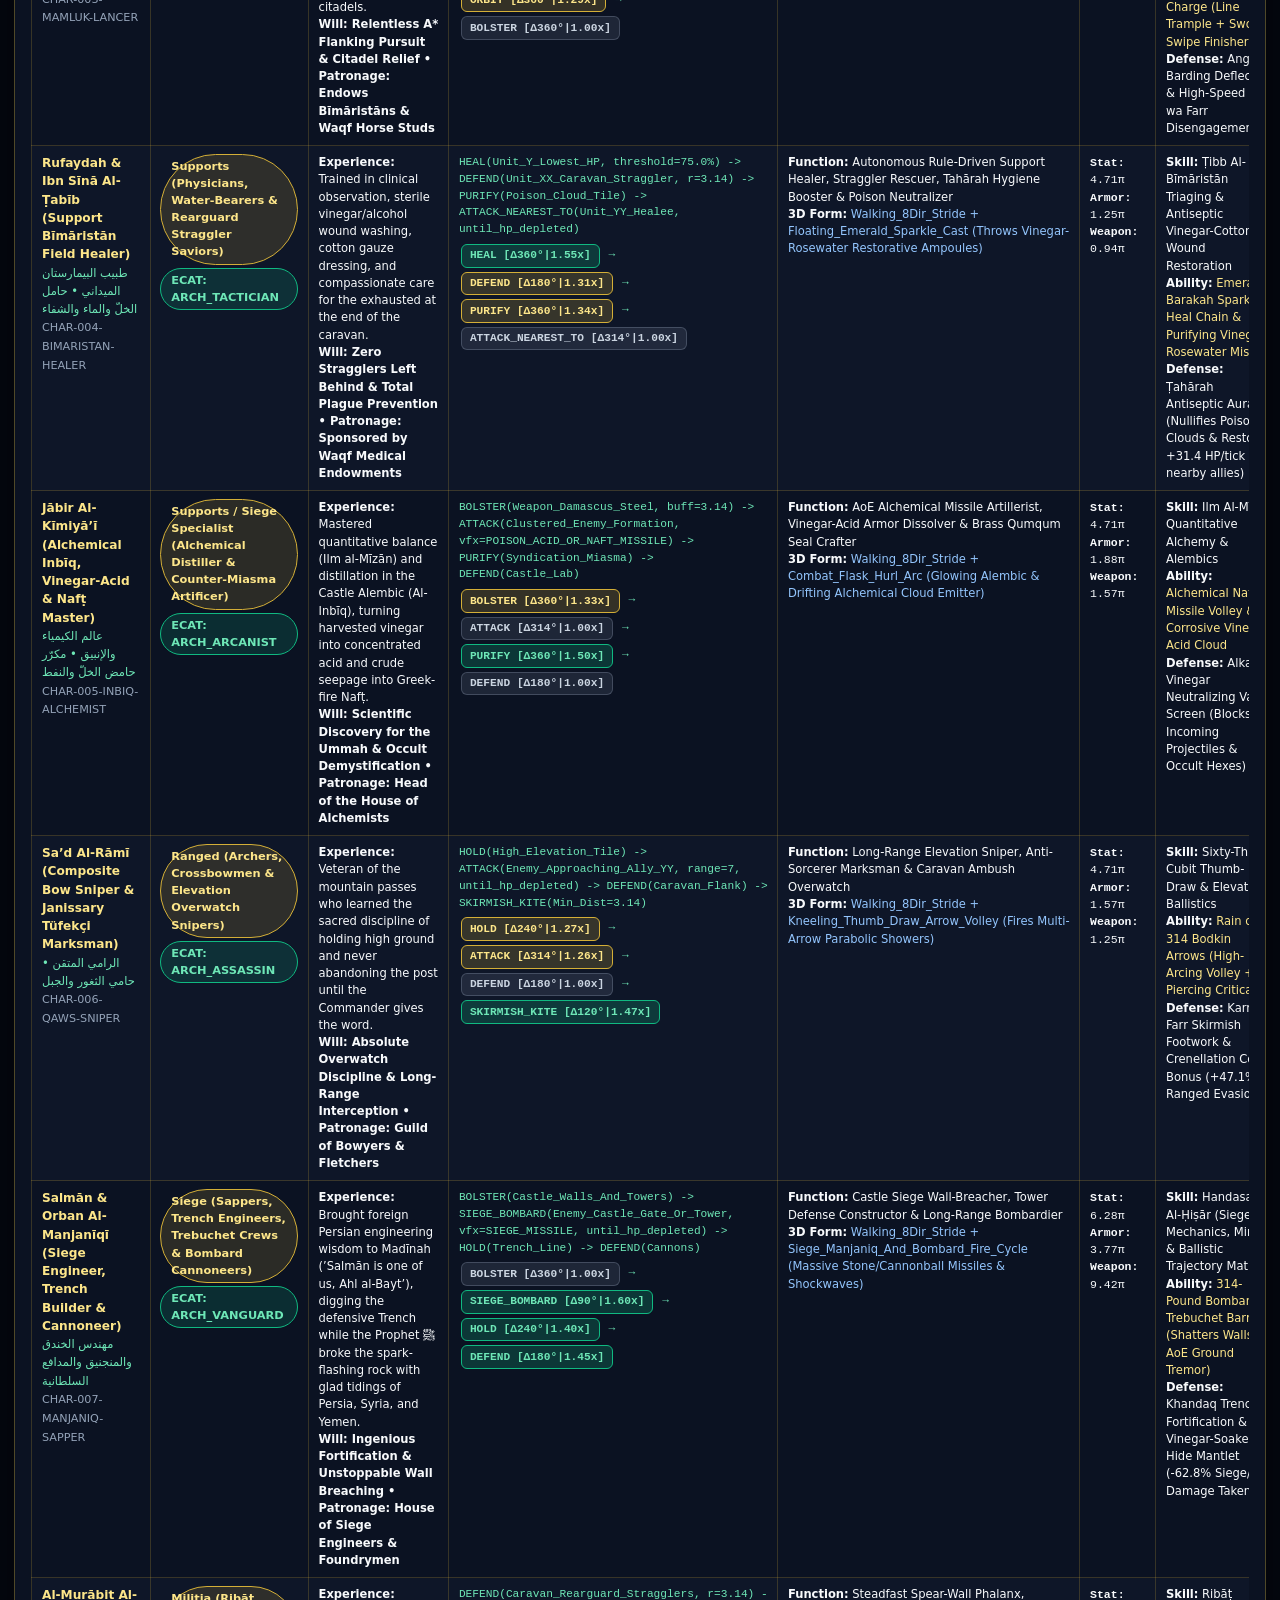
==== commit 3bac5990: "Transform Monte Carlo into Bastille of Archetypes & add automated 2v2 and 3v3 archetype combat host " ====
--- a/index.html
+++ b/index.html
@@ -761,48 +761,55 @@
     </section>
 
     <!-- ======================================================================
-         STUDIO SECTION 3: CIRCULAR DEGREE CLASH & MONTE CARLO TOURNAMENT LAB
+         STUDIO SECTION 3: THE BASTILLE OF ARCHETYPES (6 EQUILATERAL 60° BASTIONS,
+         24 GARRISONED 15° ARCHETYPE VAULTS & LIVE CIRCULAR CRUCIBLE GAUNTLET)
          ====================================================================== -->
     <section id="studioSec_TOURNAMENT" class="studio-section">
       <div class="panel">
         <div class="panel-header">
           <div>
-            <h2 class="panel-title">3. Live 3.14π Circular Degree Clash Protractor &amp; Stochastic Monte Carlo Tournament Lab</h2>
-            <div style="font-size:0.76rem;color:var(--text-muted);">
-              Computes procedural impact from <strong>Incidence Angle (φ° ∈ [0°, 180°])</strong>, <strong>Command Sweep Arc (Δθ° ∈ [30°, 360°])</strong>, <strong>Centripetal Force (F_c)</strong>, <strong>Tangential Torque (τ_π)</strong>, and <strong>360° (2π) Completion Surges</strong>.
+            <h2 class="panel-title">🏰 3. The Bastille of Archetypes — 6 Equilateral 60° Citadel Bastions, 24 Garrisoned 15° Vaults &amp; Crucible Siege Gauntlet</h2>
+            <div style="font-size:0.75rem;color:var(--text-muted);">
+              <strong>From Abstract Probability to a Living Citadel of Archetypes:</strong> Instead of invisible random-dice sampling ("Monte Carlo"), all <strong>24 Dominant 15° Archetypes</strong> (15° → 360°, weighed by <strong>×3.14</strong> and <strong>×π</strong>) are garrisoned across <strong>6 Equilateral 60° Bastion Wings</strong>. Inspect, fortify (+3.14π Wall Tier), breach in live 60 FPS Crucible Trials, or storm all 6 Bastions with your persistent 2v2/3v3 Roster.
             </div>
           </div>
           <div class="btn-row">
-            <label style="font-size:0.75rem;color:#FDE68A;display:flex;align-items:center;gap:4px;">
-              Iterations / Matchup:
-              <input type="number" id="mcIterationsInput" class="studio-input" style="width:78px;font-family:Consolas,monospace;" min="20" max="2000" value="150" />
-            </label>
-            <button class="btn btn-emerald" onclick="window.SovGame.runMonteCarloTournament()">🎲 Run Circular Monte Carlo Matrix</button>
-          </div>
-        </div>
-
-        <div class="sub-grid-2" style="margin-bottom:1rem;">
-          <!-- Left: 11-Vector + Circular Degree Clash Controls -->
-          <div class="sub-card">
-            <h4>🧭 Live Circular Degree (φ°, Δθ°) &amp; 11-Vector Clash Calculator</h4>
-            <div style="display:grid;grid-template-columns:1fr 1fr;gap:0.5rem;margin-bottom:0.45rem;">
-              <div>
-                <label style="font-size:0.72rem;color:#6EE7B7;font-weight:700;">Attacker Profile:</label>
-                <select id="clashAttackerSelect" class="studio-select" style="width:100%;color:#FDE68A;" onchange="window.SovGame.recalc11VectorClash()"></select>
-              </div>
-              <div>
-                <label style="font-size:0.72rem;color:#FDA4AF;font-weight:700;">Defender Profile:</label>
-                <select id="clashDefenderSelect" class="studio-select" style="width:100%;color:#FDA4AF;" onchange="window.SovGame.recalc11VectorClash()"></select>
-              </div>
-            </div>
-
-            <div style="margin-bottom:0.45rem;">
-              <label style="font-size:0.72rem;color:#FDE68A;font-weight:700;">Executed Circular Command:</label>
-              <select id="clashVerbSelect" class="studio-select" style="width:100%;color:#6EE7B7;font-weight:700;" onchange="window.SovGame.recalc11VectorClash()"></select>
+            <span id="bastilleSealsHeaderBadge" class="badge badge-gold" style="font-family:Consolas,monospace;font-size:0.72rem;">🔱 30 Bastille Seals • 7 Gauntlets</span>
+            <button class="btn btn-crimson" onclick="window.SovGame.executeBastilleVaultBreach()">⚔️ Breach Selected Vault</button>
+            <button class="btn btn-sapphire" onclick="window.SovGame.fortifySelectedBastilleVault()">🏰 Fortify Vault (+3.14π)</button>
+            <button class="btn btn-emerald" onclick="window.SovGame.runMonteCarloTournament()">🔥 Storm All 6 Bastions Gauntlet</button>
+            <button class="btn btn-sm" onclick="window.SovGame.resetBastilleCitadel()">↺ Reset</button>
+          </div>
+        </div>
+
+        <!-- 6 EQUILATERAL 60° BASTION WINGS INTERACTIVE SELECTOR STRIP -->
+        <div id="bastilleSixWingsStrip" style="display:grid;grid-template-columns:repeat(6,1fr);gap:0.42rem;margin-bottom:0.85rem;"></div>
+
+        <div class="sub-grid-2" style="margin-bottom:0.95rem;">
+          <!-- Left: Bastille Vault Crucible & 11-Vector / Degree (φ°, Δθ°) Breach Protractor -->
+          <div class="sub-card" style="border-color:var(--emerald);">
+            <div style="display:flex;justify-content:space-between;align-items:center;margin-bottom:0.35rem;">
+              <h4 style="margin:0;">⚔️ Bastille Vault Crucible &amp; Circular Breach Protractor (φ°, Δθ°)</h4>
+              <span id="bastilleSelectedVaultBadge" class="badge badge-gold" style="font-family:Consolas,monospace;font-size:0.65rem;">Vault #04 • 60° Tier III</span>
+            </div>
+            <div style="display:grid;grid-template-columns:1fr 1fr;gap:0.45rem;margin-bottom:0.4rem;">
+              <div>
+                <label style="font-size:0.69rem;color:#6EE7B7;font-weight:700;">⚔️ Challenger Archetype (Siege Attacker):</label>
+                <select id="clashAttackerSelect" class="studio-select" style="width:100%;color:#6EE7B7;font-weight:700;" onchange="window.SovGame.recalc11VectorClash()"></select>
+              </div>
+              <div>
+                <label style="font-size:0.69rem;color:#FDA4AF;font-weight:700;">🏰 Garrisoned Bastille Vault Warden (15°–360°):</label>
+                <select id="clashDefenderSelect" class="studio-select" style="width:100%;color:#FDE68A;font-weight:700;" onchange="window.SovGame.recalc11VectorClash()"></select>
+              </div>
+            </div>
+
+            <div style="margin-bottom:0.4rem;">
+              <label style="font-size:0.69rem;color:#FDE68A;font-weight:700;">Executed Siege / Defense Command Verb:</label>
+              <select id="clashVerbSelect" class="studio-select" style="width:100%;color:#93C5FD;font-weight:700;" onchange="window.SovGame.recalc11VectorClash()"></select>
             </div>
 
             <div class="slider-row">
-              <span>Incidence Angle φ° (0° Frontal..180° Flank):</span>
+              <span>Siege Incidence Angle φ° (0° Frontal Wall..180° Flank Breach):</span>
               <input type="range" id="clashAngleSlider" min="0" max="180" step="5" value="145" oninput="window.SovGame.recalc11VectorClash()" />
               <span class="pi-val" id="clashAngleVal">145° (2.53r)</span>
             </div>
@@ -812,43 +819,171 @@
               <span class="pi-val" id="clashArcVal">Δ180° (1.00π)</span>
             </div>
             <div class="slider-row">
-              <span>Attacker Stat Weight (π):</span>
-              <input type="range" id="clashStatSlider" min="0.314" max="15.70" step="0.314" value="6.28" oninput="window.SovGame.recalc11VectorClash()" />
-              <span class="pi-val" id="clashStatVal">6.28π</span>
+              <span>Challenger Stat Weight (π):</span>
+              <input type="range" id="clashStatSlider" min="0.314" max="15.70" step="0.314" value="7.85" oninput="window.SovGame.recalc11VectorClash()" />
+              <span class="pi-val" id="clashStatVal">7.85π</span>
             </div>
             <div class="slider-row">
-              <span>Attacker Weapon Weight (π):</span>
-              <input type="range" id="clashWeaponSlider" min="0.314" max="12.56" step="0.314" value="2.51" oninput="window.SovGame.recalc11VectorClash()" />
-              <span class="pi-val" id="clashWeaponVal">2.51π</span>
+              <span>Challenger Weapon Weight (π):</span>
+              <input type="range" id="clashWeaponSlider" min="0.314" max="12.56" step="0.314" value="3.45" oninput="window.SovGame.recalc11VectorClash()" />
+              <span class="pi-val" id="clashWeaponVal">3.45π</span>
             </div>
             <div class="slider-row">
-              <span>Defender Armor Weight (π):</span>
-              <input type="range" id="clashArmorSlider" min="0.314" max="12.56" step="0.314" value="1.57" oninput="window.SovGame.recalc11VectorClash()" />
-              <span class="pi-val" id="clashArmorVal">1.57π</span>
-            </div>
-            <button class="btn btn-emerald" style="width:100%;margin-top:0.4rem;" onclick="window.SovGame.executeLiveClashOnCanvas()">⚡ Execute Circular Clash on Window #1 &amp; Window #2 Protractor</button>
-          </div>
-
-          <!-- Right: Granular Circular Degree & 11-Vector Output -->
-          <div class="sub-card">
-            <h4>📐 Procedural Circular Impact, Torque (τ_π) &amp; Degree Formula Output</h4>
-            <div id="clashFormulaOutput" style="font-family:Consolas,monospace;font-size:0.74rem;color:#E2E8F0;line-height:1.58;background:#04070E;padding:0.75rem;border-radius:8px;border:1px solid rgba(212,175,55,0.3);"></div>
-          </div>
-        </div>
-
-        <!-- Monte Carlo Tournament Matrix Table -->
-        <h3 class="panel-title" style="font-size:0.98rem;margin-bottom:0.4rem;">🎲 Stochastic Circular Monte Carlo Tournament Telemetry (With 360° Completions, Mean Torque τ_π &amp; SPC Transitions)</h3>
-        <div class="data-table-wrap">
+              <span>Bastille Vault Armor &amp; Wall Weight (π):</span>
+              <input type="range" id="clashArmorSlider" min="0.314" max="12.56" step="0.314" value="4.55" oninput="window.SovGame.recalc11VectorClash()" />
+              <span class="pi-val" id="clashArmorVal">4.55π</span>
+            </div>
+
+            <div id="clashFormulaOutput" style="font-family:Consolas,monospace;font-size:0.7rem;color:#E2E8F0;line-height:1.48;background:#04070E;padding:0.55rem 0.65rem;border-radius:8px;border:1px solid rgba(212,175,55,0.3);margin:0.42rem 0;"></div>
+
+            <div class="btn-row" style="justify-content:space-between;">
+              <button class="btn btn-sm btn-crimson" onclick="window.SovGame.executeBastilleVaultBreach()">⚔️ Breach Vault &amp; Animate</button>
+              <button class="btn btn-sm btn-sapphire" onclick="window.SovGame.fortifySelectedBastilleVault()">🏰 Fortify Vault (+3.14π)</button>
+              <button class="btn btn-sm btn-emerald" onclick="window.SovGame.draftSelectedVaultToRoster('A')">+Draft to Roster A</button>
+              <button class="btn btn-sm" onclick="window.SovGame.draftSelectedVaultToRoster('B')">+Draft to Roster B</button>
+            </div>
+          </div>
+
+          <!-- Right: Live 60 FPS Animated Hexagonal Bastille of 24 Archetypes Citadel Map -->
+          <div class="sub-card" style="border-color:var(--gold);">
+            <div style="display:flex;justify-content:space-between;align-items:center;gap:0.4rem;margin-bottom:0.35rem;">
+              <h4 style="margin:0;">🏰 Live 60 FPS Hexagonal Bastille Map (6 Bastions × 4 Vaults = 24 Archetype Cells)</h4>
+              <div class="btn-row">
+                <button class="btn btn-sm active" id="bastilleWingBtn_ALL" onclick="window.SovGame.filterBastilleByWing('ALL')">All 24 Vaults</button>
+                <button class="btn btn-sm btn-emerald" onclick="window.SovGame.runMonteCarloTournament()">🔥 Storm 6-Bastion Gauntlet</button>
+              </div>
+            </div>
+
+            <div style="position:relative;background:#04070E;border:1px solid rgba(212,175,55,0.38);border-radius:8px;overflow:hidden;margin-bottom:0.42rem;text-align:center;">
+              <canvas id="bastilleArchetypesCanvas" width="640" height="305" style="width:100%;height:265px;display:block;cursor:pointer;"></canvas>
+              <div style="position:absolute;bottom:4px;left:8px;right:8px;display:flex;justify-content:space-between;pointer-events:none;font-family:Consolas,monospace;font-size:0.64rem;">
+                <span style="background:rgba(4,7,14,0.88);padding:2px 6px;border-radius:4px;color:#FDE68A;border:1px solid rgba(212,175,55,0.3);">Click any of the 24 Bastille Vault Cells (15°–360°) to Inspect, Breach, or Fortify</span>
+                <span id="bastilleCanvasHoverReadout" style="background:rgba(4,7,14,0.88);padding:2px 6px;border-radius:4px;color:#6EE7B7;border:1px solid rgba(16,185,129,0.3);">Bastille Integrity: 100% • 6×60° Wings</span>
+              </div>
+            </div>
+
+            <div id="bastilleGauntletLiveBox" class="combat-log-box" style="height:155px;font-size:0.69rem;line-height:1.42;"></div>
+          </div>
+        </div>
+
+        <!-- ==================================================================
+             AUTOMATED 2v2 & 3v3 ARCHETYPE COMBAT HOST COMPONENTS (60 FPS LIVE)
+             ================================================================== -->
+        <div class="sub-card" style="border-color:rgba(16,185,129,0.55);background:linear-gradient(180deg,rgba(6,78,59,0.16),rgba(2,6,23,0.92));margin-bottom:0.95rem;">
+          <div style="display:flex;flex-wrap:wrap;justify-content:space-between;align-items:center;gap:0.5rem;margin-bottom:0.55rem;padding-bottom:0.45rem;border-bottom:1px solid rgba(212,175,55,0.25);">
+            <div>
+              <div style="display:flex;align-items:center;gap:0.45rem;">
+                <h3 style="margin:0;font-family:'Cinzel',serif;font-size:0.95rem;color:#FDE68A;">🤖 Automated 2v2 &amp; 3v3 Archetype Combat Host Components (Continuous 60 FPS 3.14π Arena Pods)</h3>
+                <span id="autoHostEngineStatusBadge" class="badge badge-emerald" style="font-family:Consolas,monospace;font-size:0.68rem;">🟢 AUTO-HOSTING LIVE (60 FPS)</span>
+              </div>
+              <div style="font-size:0.71rem;color:#CBD5E1;margin-top:2px;">
+                Dedicated self-running <strong>2v2 Dual-Vanguard</strong> &amp; <strong>3v3 Equilateral Triad (120° Phase-Locked)</strong> combat host components. Matches run autonomously at 60 FPS, resolve winners, update persistent Databank ELO &amp; Win/Loss records (<code>localStorage</code>), and auto-queue the next wave.
+              </div>
+            </div>
+            <div class="btn-row" style="align-items:center;">
+              <label style="font-size:0.68rem;color:#FDE68A;font-weight:700;">Matchmaking League:</label>
+              <select id="autoHostMatchmakingModeSelect" class="studio-select" style="font-size:0.7rem;color:#6EE7B7;font-weight:700;" onchange="window.SovGame.setAutomatedHostMatchmakingMode(this.value)">
+                <option value="BASTION_VS_BASTION">🏰 6-Bastion Wing vs. Wing League (60° Equilateral)</option>
+                <option value="SAVED_ROSTER_GAUNTLET">🛡️ Saved Roster A vs. Bastille Challengers</option>
+                <option value="TOP_ELO_CHAMPIONS">👑 Top ELO Sovereign Champions Bracket</option>
+                <option value="FULL_24_VAULT_CYCLE">⭕ Full 24-Vault (15°→360°) Sequential Cycle</option>
+              </select>
+              <button id="autoHostToggleBtn" class="btn btn-sm btn-emerald" onclick="window.SovGame.toggleAutomatedCombatHosts()">⏸️ Pause Auto-Hosts</button>
+              <button class="btn btn-sm btn-gold" onclick="window.SovGame.spawnNextAutomatedWave('BOTH')">⏭️ Next 2v2 &amp; 3v3 Wave</button>
+              <button id="autoHostSpd1" class="btn btn-sm active" onclick="window.SovGame.setAutomatedHostSpeed(1)">1x</button>
+              <button id="autoHostSpd2" class="btn btn-sm" onclick="window.SovGame.setAutomatedHostSpeed(2)">2x</button>
+              <button id="autoHostSpd4" class="btn btn-sm" onclick="window.SovGame.setAutomatedHostSpeed(4)">4x</button>
+            </div>
+          </div>
+
+          <div class="sub-grid-2">
+            <!-- COMPONENT HOST #1: AUTOMATED 2v2 DUAL-VANGUARD ARCHETYPE COMBAT HOST -->
+            <div id="autoHost2v2Card" class="sub-card" style="border-color:rgba(59,130,246,0.5);background:rgba(4,7,14,0.88);padding:0.55rem;">
+              <div style="display:flex;justify-content:space-between;align-items:center;gap:0.35rem;margin-bottom:0.35rem;">
+                <div>
+                  <span class="badge badge-sapphire" style="font-size:0.65rem;">HOST COMPONENT #1 • 2v2 DUAL-VANGUARD (180° POLAR PAIR)</span>
+                  <div id="autoHost2v2Title" style="font-size:0.76rem;font-weight:700;color:#FDE68A;margin-top:2px;">Wave #1: Bastion I Defenders vs. Bastion II Attackers</div>
+                </div>
+                <div class="btn-row">
+                  <span id="autoHost2v2WaveBadge" class="badge badge-gold" style="font-family:Consolas,monospace;font-size:0.63rem;">Wave #1 • ⭕ 0.0 (2π)</span>
+                  <button class="btn btn-sm btn-sapphire" onclick="window.SovGame.spawnNextAutomatedWave('2v2')" title="Queue Next Automated 2v2 Match">⏭️ Next 2v2</button>
+                  <button class="btn btn-sm btn-emerald" onclick="window.SovGame.promoteAutomatedMatchToMainWheel('2v2')" title="Push this 2v2 Matchup into Section 1 Main Wheel">📥 To Main Wheel</button>
+                </div>
+              </div>
+
+              <div style="position:relative;background:#020617;border:1px solid rgba(59,130,246,0.4);border-radius:8px;overflow:hidden;margin-bottom:0.4rem;">
+                <canvas id="autoHost2v2Canvas" width="560" height="225" style="width:100%;height:210px;display:block;"></canvas>
+                <div style="position:absolute;top:5px;left:7px;right:7px;display:flex;justify-content:space-between;pointer-events:none;font-family:Consolas,monospace;font-size:0.63rem;">
+                  <span id="autoHost2v2TeamABadge" style="background:rgba(2,6,23,0.88);padding:2px 6px;border-radius:4px;color:#6EE7B7;border:1px solid rgba(16,185,129,0.4);">🟢 COALITION A (2 Units)</span>
+                  <span id="autoHost2v2StatusOverlay" style="background:rgba(2,6,23,0.88);padding:2px 6px;border-radius:4px;color:#FDE68A;border:1px solid rgba(212,175,55,0.4);">⚡ LIVE 2v2 ORBIT CLASH</span>
+                  <span id="autoHost2v2TeamBBadge" style="background:rgba(2,6,23,0.88);padding:2px 6px;border-radius:4px;color:#FDA4AF;border:1px solid rgba(244,63,94,0.4);">🔴 CHALLENGER B (2 Units)</span>
+                </div>
+              </div>
+
+              <!-- Live 2v2 4-Fighter Vitals Strip -->
+              <div id="autoHost2v2VitalsStrip" style="display:grid;grid-template-columns:1fr 1fr;gap:0.35rem;margin-bottom:0.35rem;"></div>
+
+              <!-- Rolling 2v2 Automated Match History Feed -->
+              <div id="autoHost2v2LogBox" style="font-family:Consolas,monospace;font-size:0.65rem;color:#CBD5E1;background:#020617;border:1px solid rgba(148,163,184,0.2);border-radius:6px;padding:0.35rem 0.5rem;max-height:74px;overflow-y:auto;"></div>
+            </div>
+
+            <!-- COMPONENT HOST #2: AUTOMATED 3v3 EQUILATERAL TRIAD ARCHETYPE COMBAT HOST -->
+            <div id="autoHost3v3Card" class="sub-card" style="border-color:rgba(212,175,55,0.55);background:rgba(4,7,14,0.88);padding:0.55rem;">
+              <div style="display:flex;justify-content:space-between;align-items:center;gap:0.35rem;margin-bottom:0.35rem;">
+                <div>
+                  <span class="badge badge-gold" style="font-size:0.65rem;">HOST COMPONENT #2 • 3v3 EQUILATERAL TRIAD (120° PHASE)</span>
+                  <div id="autoHost3v3Title" style="font-size:0.76rem;font-weight:700;color:#FDE68A;margin-top:2px;">Wave #1: Bastion III Ranged vs. Bastion IV Spell Triad</div>
+                </div>
+                <div class="btn-row">
+                  <span id="autoHost3v3WaveBadge" class="badge badge-gold" style="font-family:Consolas,monospace;font-size:0.63rem;">Wave #1 • ⭕ 0.0 (2π)</span>
+                  <button class="btn btn-sm btn-gold" onclick="window.SovGame.spawnNextAutomatedWave('3v3')" title="Queue Next Automated 3v3 Match">⏭️ Next 3v3</button>
+                  <button class="btn btn-sm btn-emerald" onclick="window.SovGame.promoteAutomatedMatchToMainWheel('3v3')" title="Push this 3v3 Matchup into Section 1 Main Wheel">📥 To Main Wheel</button>
+                </div>
+              </div>
+
+              <div style="position:relative;background:#020617;border:1px solid rgba(212,175,55,0.42);border-radius:8px;overflow:hidden;margin-bottom:0.4rem;">
+                <canvas id="autoHost3v3Canvas" width="560" height="225" style="width:100%;height:210px;display:block;"></canvas>
+                <div style="position:absolute;top:5px;left:7px;right:7px;display:flex;justify-content:space-between;pointer-events:none;font-family:Consolas,monospace;font-size:0.63rem;">
+                  <span id="autoHost3v3TeamABadge" style="background:rgba(2,6,23,0.88);padding:2px 6px;border-radius:4px;color:#6EE7B7;border:1px solid rgba(16,185,129,0.4);">🟢 TRIAD A (3 Units • 120°)</span>
+                  <span id="autoHost3v3StatusOverlay" style="background:rgba(2,6,23,0.88);padding:2px 6px;border-radius:4px;color:#FDE68A;border:1px solid rgba(212,175,55,0.4);">🔥 LIVE 3v3 TRIAD CLASH</span>
+                  <span id="autoHost3v3TeamBBadge" style="background:rgba(2,6,23,0.88);padding:2px 6px;border-radius:4px;color:#FDA4AF;border:1px solid rgba(244,63,94,0.4);">🔴 TRIAD B (3 Units • 120°)</span>
+                </div>
+              </div>
+
+              <!-- Live 3v3 6-Fighter Vitals Strip -->
+              <div id="autoHost3v3VitalsStrip" style="display:grid;grid-template-columns:1fr 1fr;gap:0.35rem;margin-bottom:0.35rem;"></div>
+
+              <!-- Rolling 3v3 Automated Match History Feed -->
+              <div id="autoHost3v3LogBox" style="font-family:Consolas,monospace;font-size:0.65rem;color:#CBD5E1;background:#020617;border:1px solid rgba(148,163,184,0.2);border-radius:6px;padding:0.35rem 0.5rem;max-height:74px;overflow-y:auto;"></div>
+            </div>
+          </div>
+        </div>
+
+        <!-- Complete 24-Vault Bastille of Archetypes Garrison Matrix Table -->
+        <div style="display:flex;flex-wrap:wrap;justify-content:space-between;align-items:center;gap:0.4rem;margin-bottom:0.4rem;">
+          <h3 class="panel-title" style="font-size:0.96rem;margin:0;">🏛️ Persistent 24-Vault Bastille Garrison &amp; Archetype Crucible Ledger (6 Equilateral 60° Bastions)</h3>
+          <div class="btn-row">
+            <button class="btn btn-sm active" id="bastilleFilter_ALL" onclick="window.SovGame.filterBastilleByWing('ALL')">All 6 Bastions (24+)</button>
+            <button class="btn btn-sm" id="bastilleFilter_WING_DEFENDERS" onclick="window.SovGame.filterBastilleByWing('WING_DEFENDERS')">🛡️ Bastion I (0°–60°)</button>
+            <button class="btn btn-sm" id="bastilleFilter_WING_ATTACKERS" onclick="window.SovGame.filterBastilleByWing('WING_ATTACKERS')">⚔️ Bastion II (60°–120°)</button>
+            <button class="btn btn-sm" id="bastilleFilter_WING_RANGED" onclick="window.SovGame.filterBastilleByWing('WING_RANGED')">🏹 Bastion III (120°–180°)</button>
+            <button class="btn btn-sm" id="bastilleFilter_WING_SPELL" onclick="window.SovGame.filterBastilleByWing('WING_SPELL')">✨ Bastion IV (180°–240°)</button>
+            <button class="btn btn-sm" id="bastilleFilter_WING_SUPPORT" onclick="window.SovGame.filterBastilleByWing('WING_SUPPORT')">🧪 Bastion V (240°–300°)</button>
+            <button class="btn btn-sm" id="bastilleFilter_WING_SOVEREIGN" onclick="window.SovGame.filterBastilleByWing('WING_SOVEREIGN')">👑 Bastion VI (300°–360°)</button>
+          </div>
+        </div>
+
+        <div class="data-table-wrap" style="max-height:420px;overflow-y:auto;">
           <table class="sov-table">
             <thead>
               <tr>
-                <th>Attacker Profile &amp; Archetype</th>
-                <th>Resonant Command, Arc Δθ° &amp; Ring r·π</th>
-                <th>Oppositional Defender &amp; Stance</th>
-                <th>Simulations</th>
-                <th>Monte Carlo Win Rate Distribution</th>
-                <th>Avg 360° (2π) Completions &amp; Ticks</th>
-                <th>Mean Torque τ_π &amp; SPC</th>
+                <th>Vault # &amp; Degree (θ° | ×3.14 | ×π)</th>
+                <th>Garrisoned Archetype Warden &amp; 60° Bastion Wing</th>
+                <th>Vault Fortification Tier, Status &amp; Wall Integrity</th>
+                <th>Vault Arsenal &amp; Relics (Weapon, Armor, Spell, Potion)</th>
+                <th>Crucible Defense vs. Breach Distribution</th>
+                <th>360° (2π) Completions &amp; Mean Torque τ_π</th>
+                <th>Bastille Vault Actions</th>
               </tr>
             </thead>
             <tbody id="monteCarloResultsBody"></tbody>
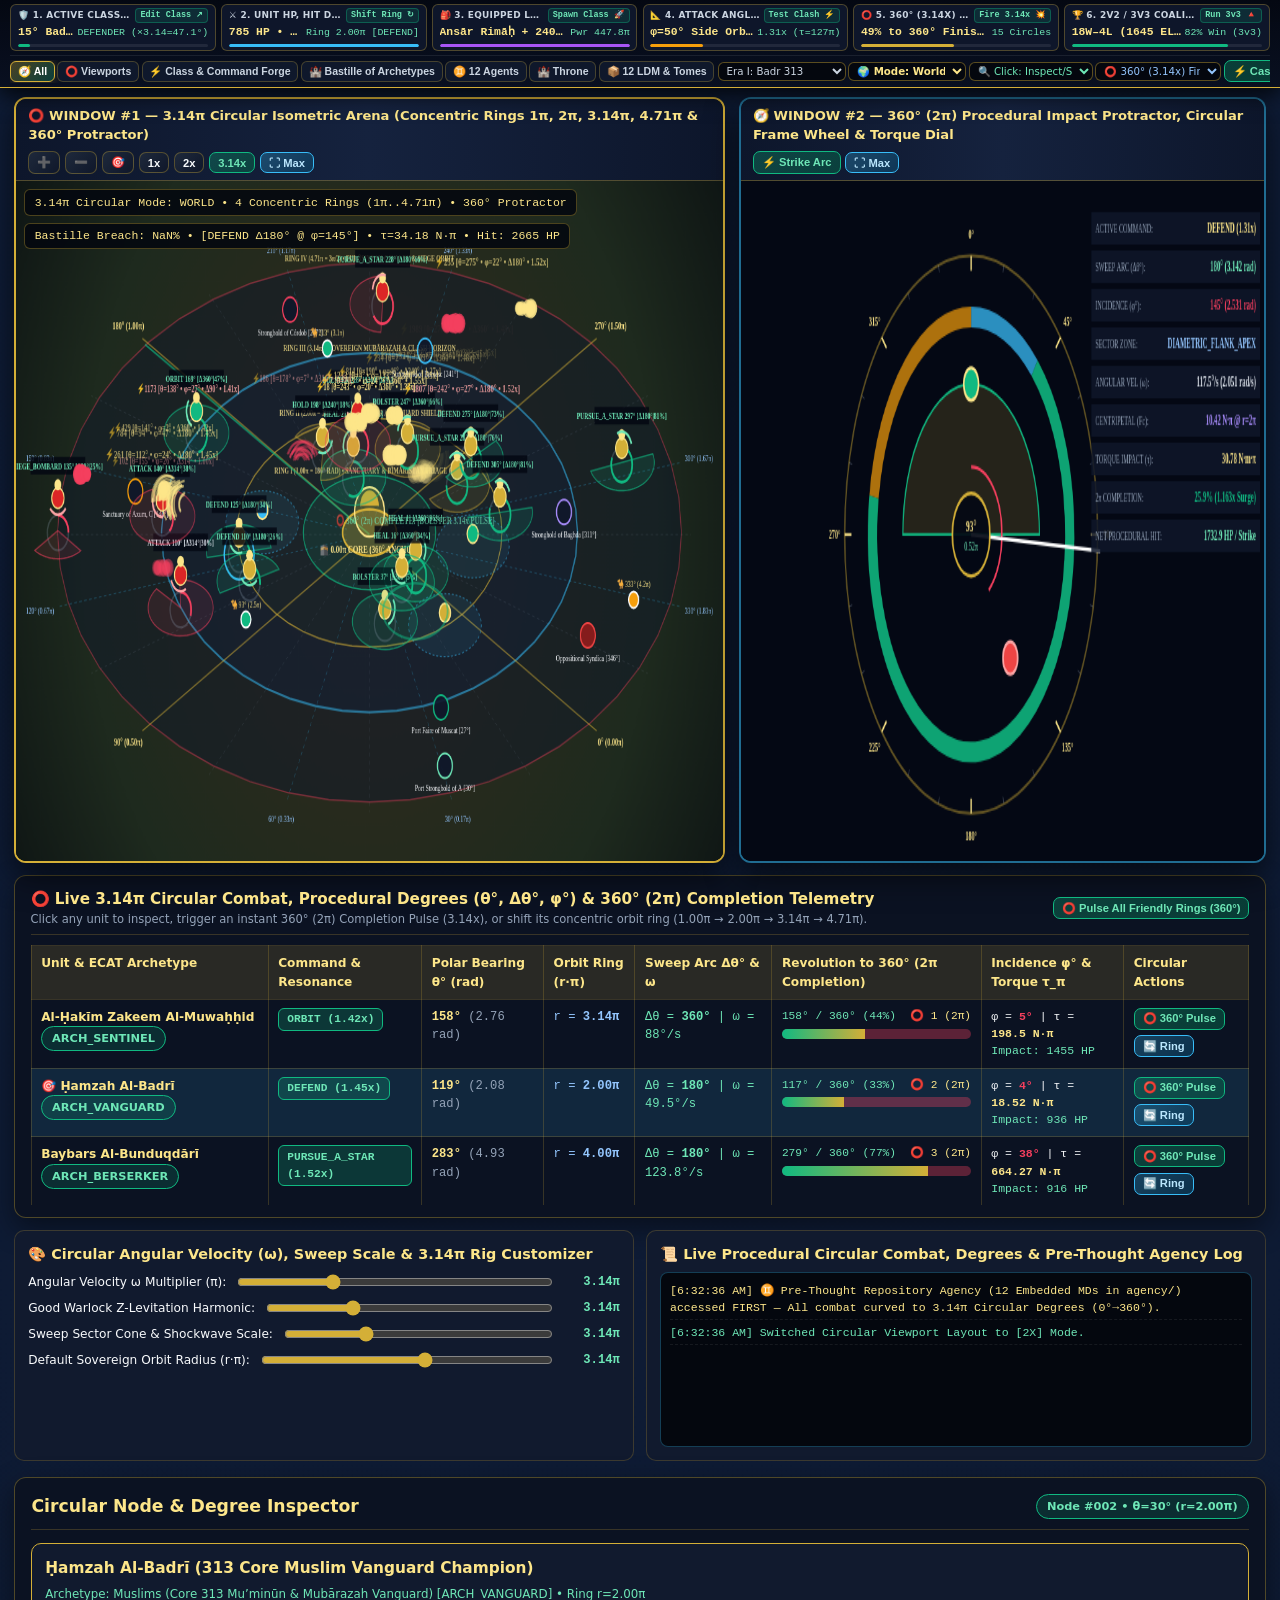
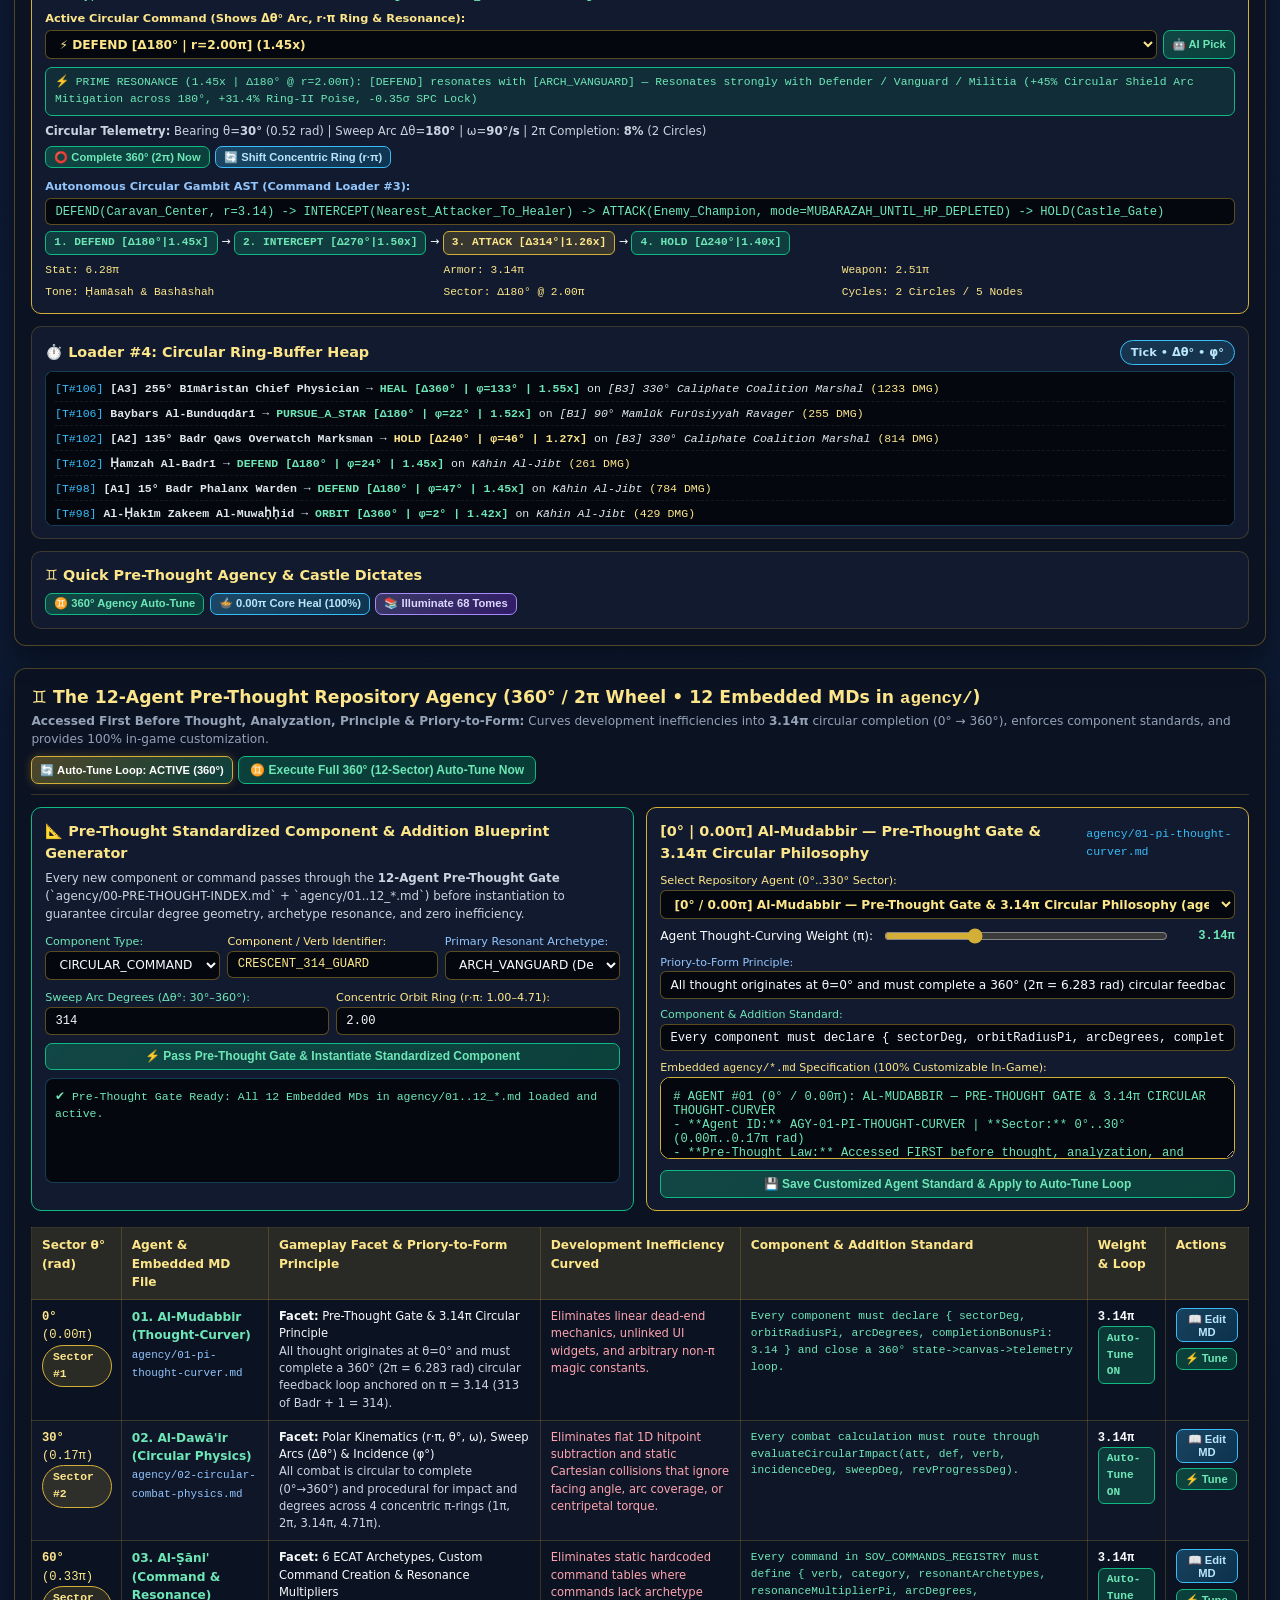
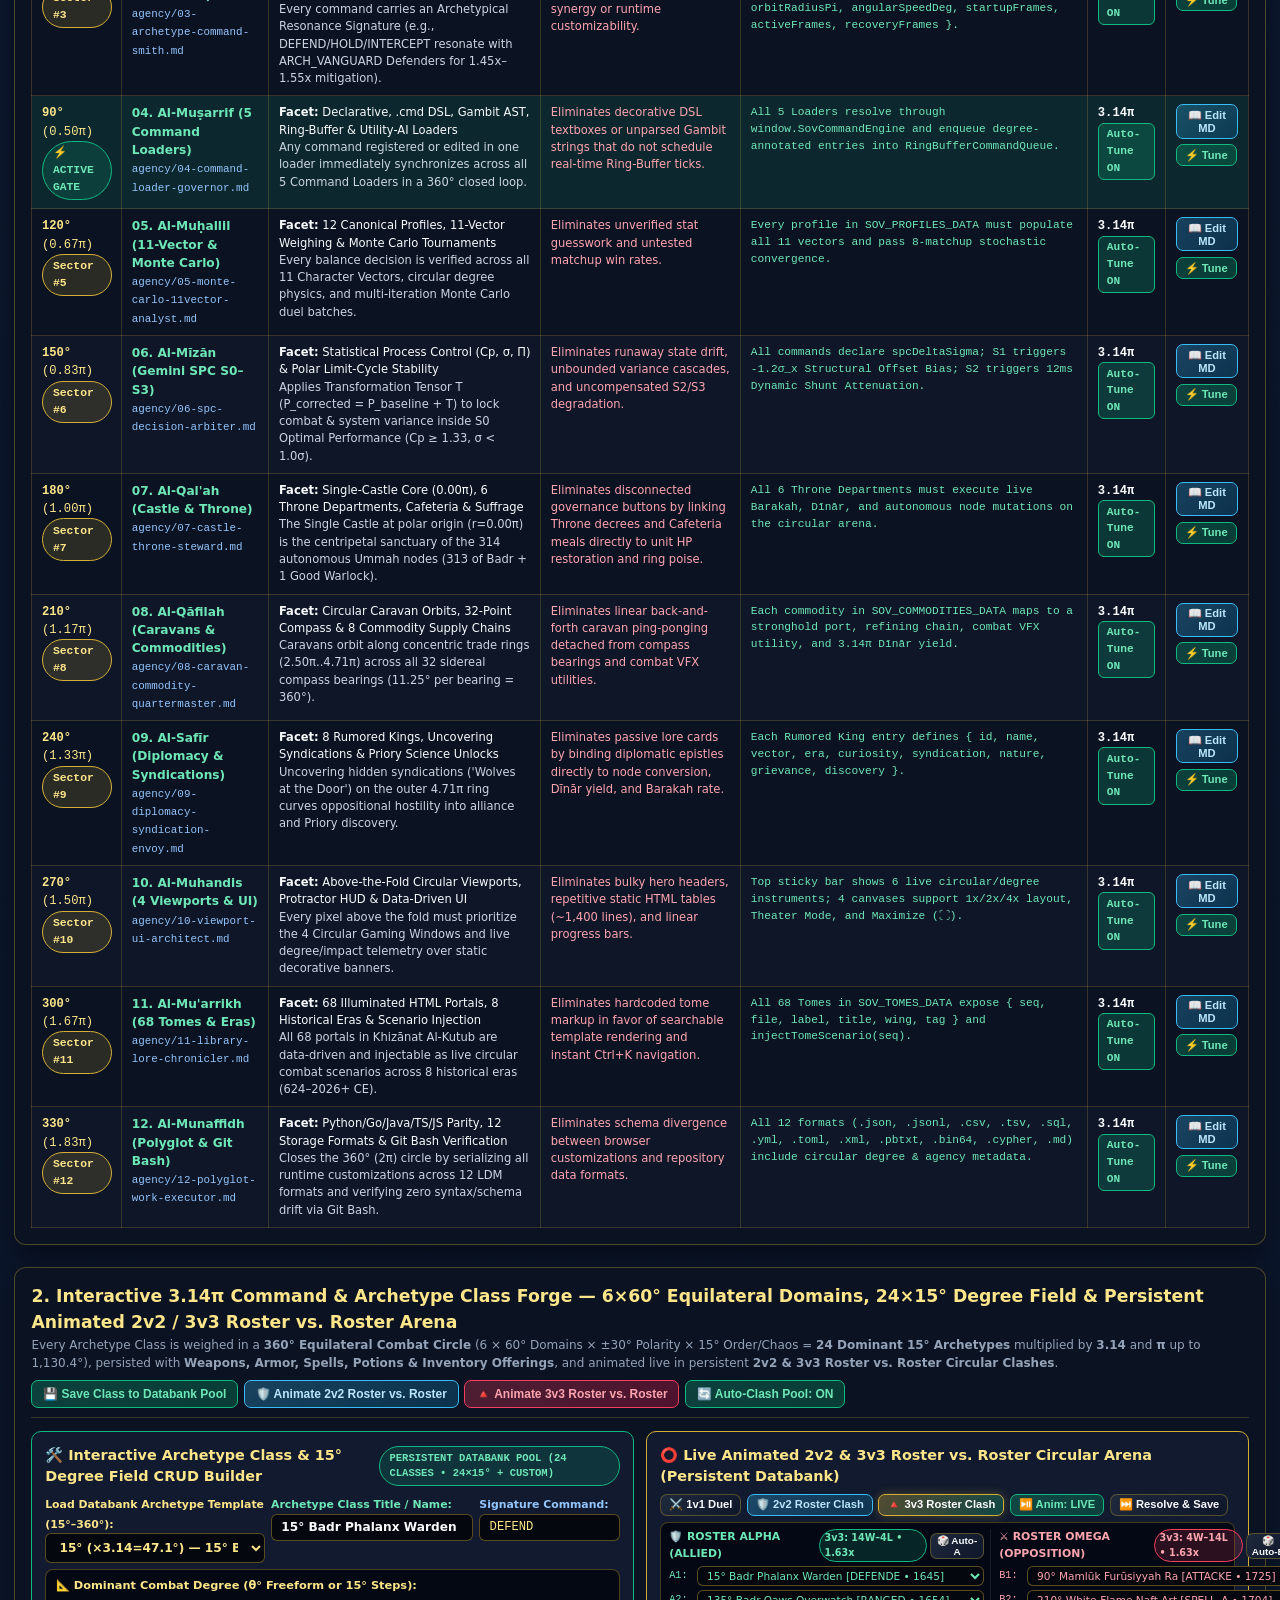
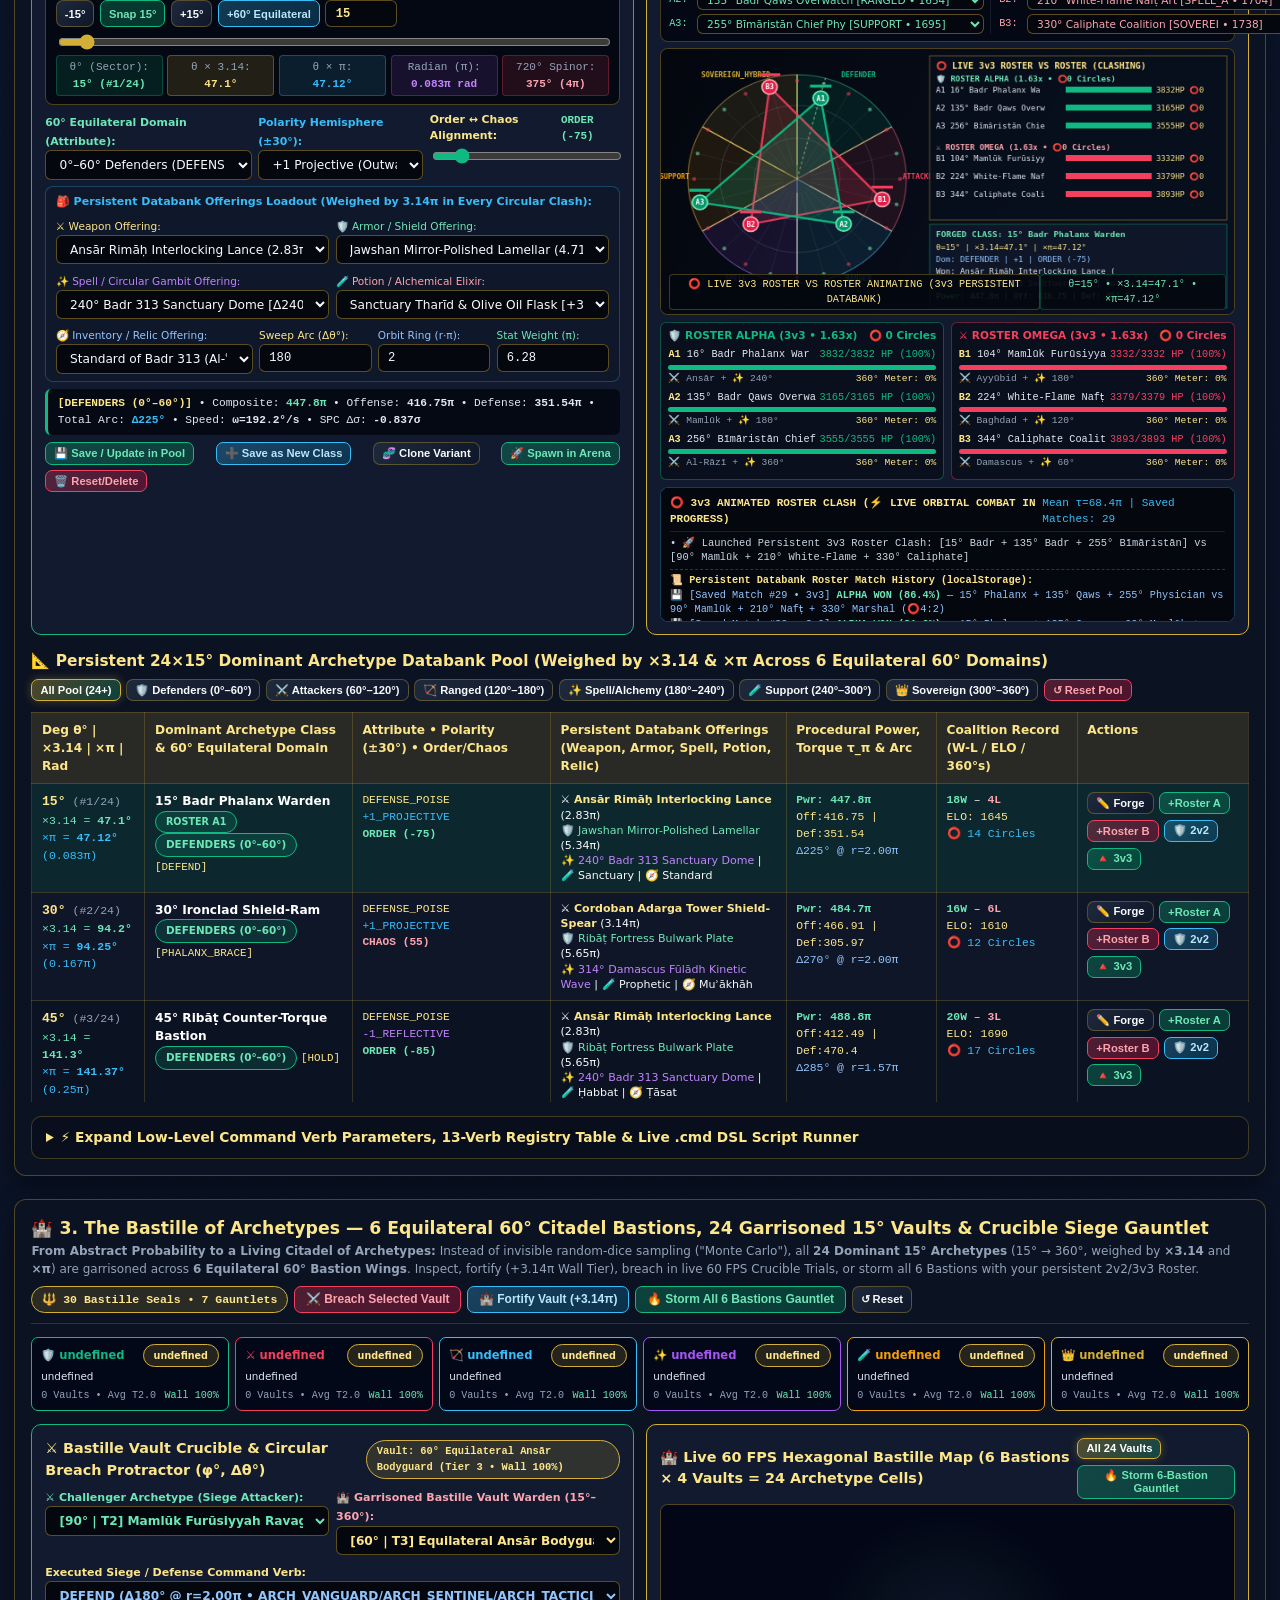
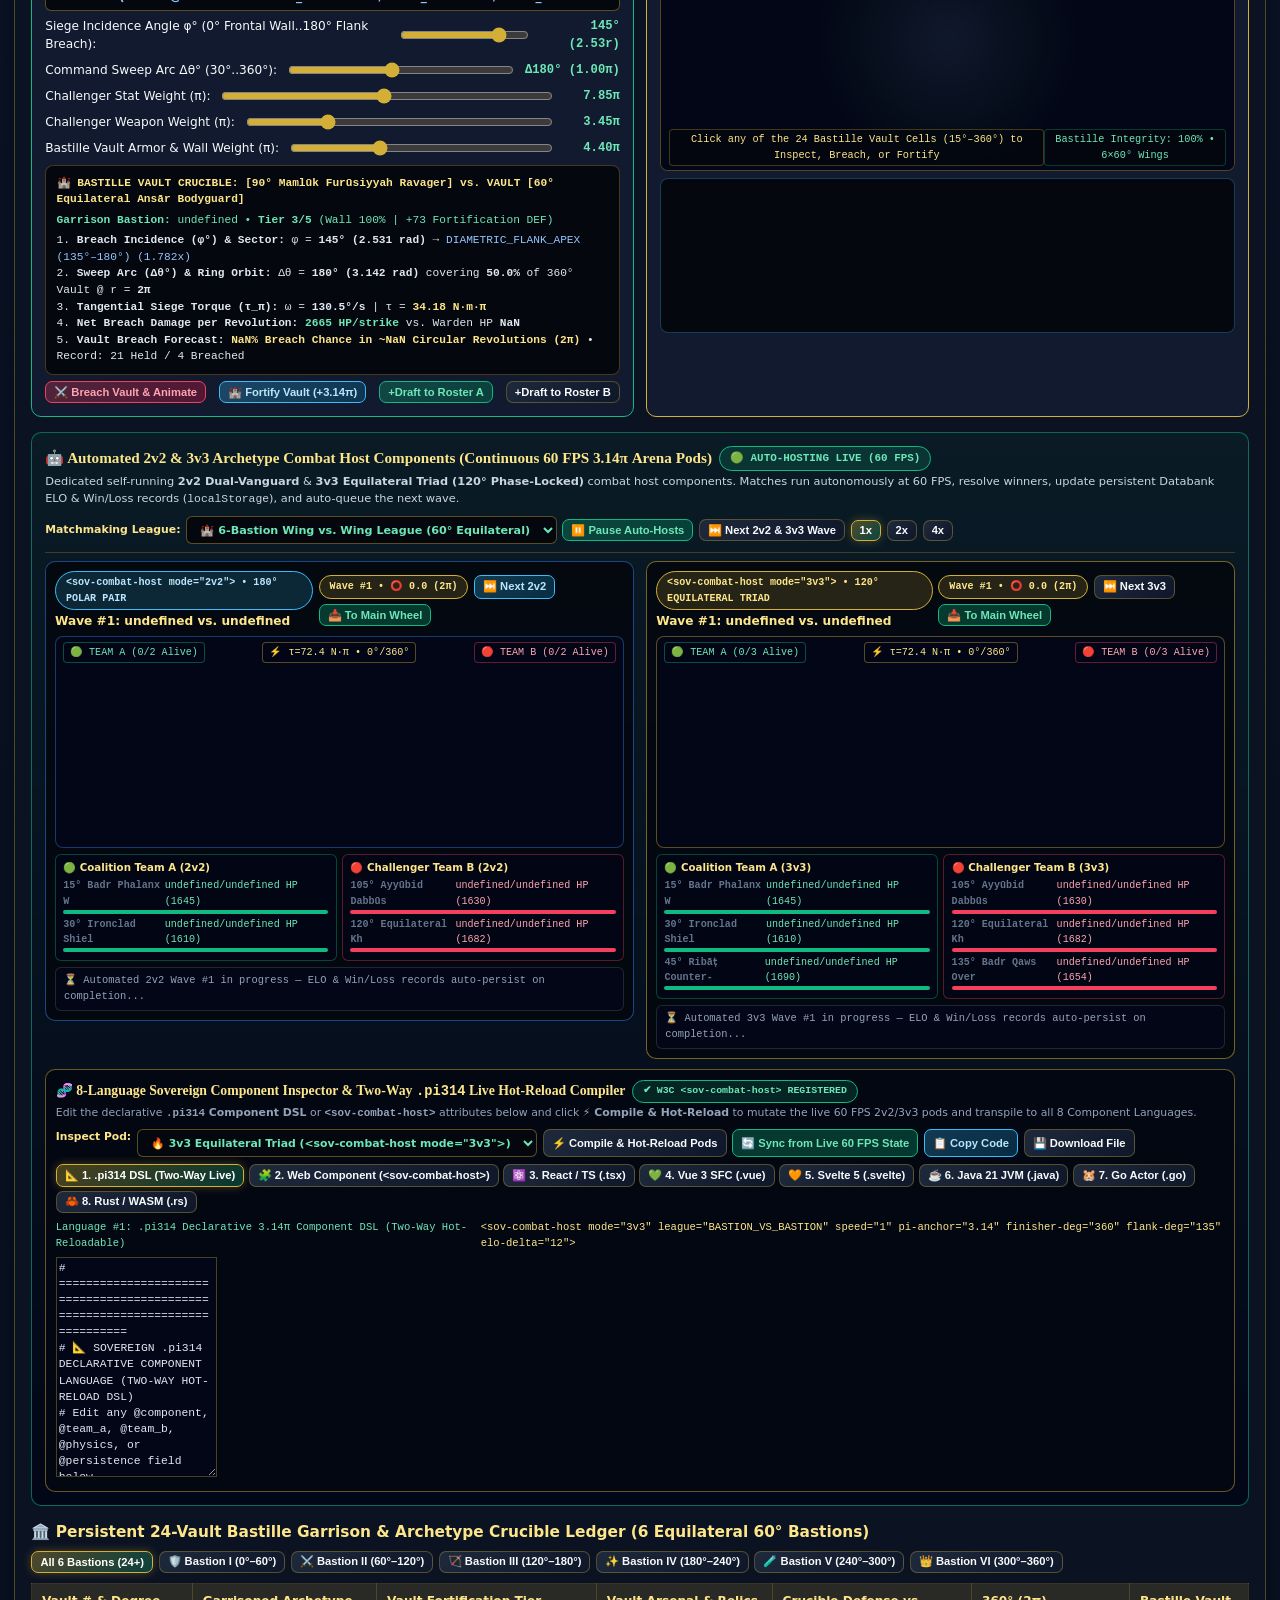
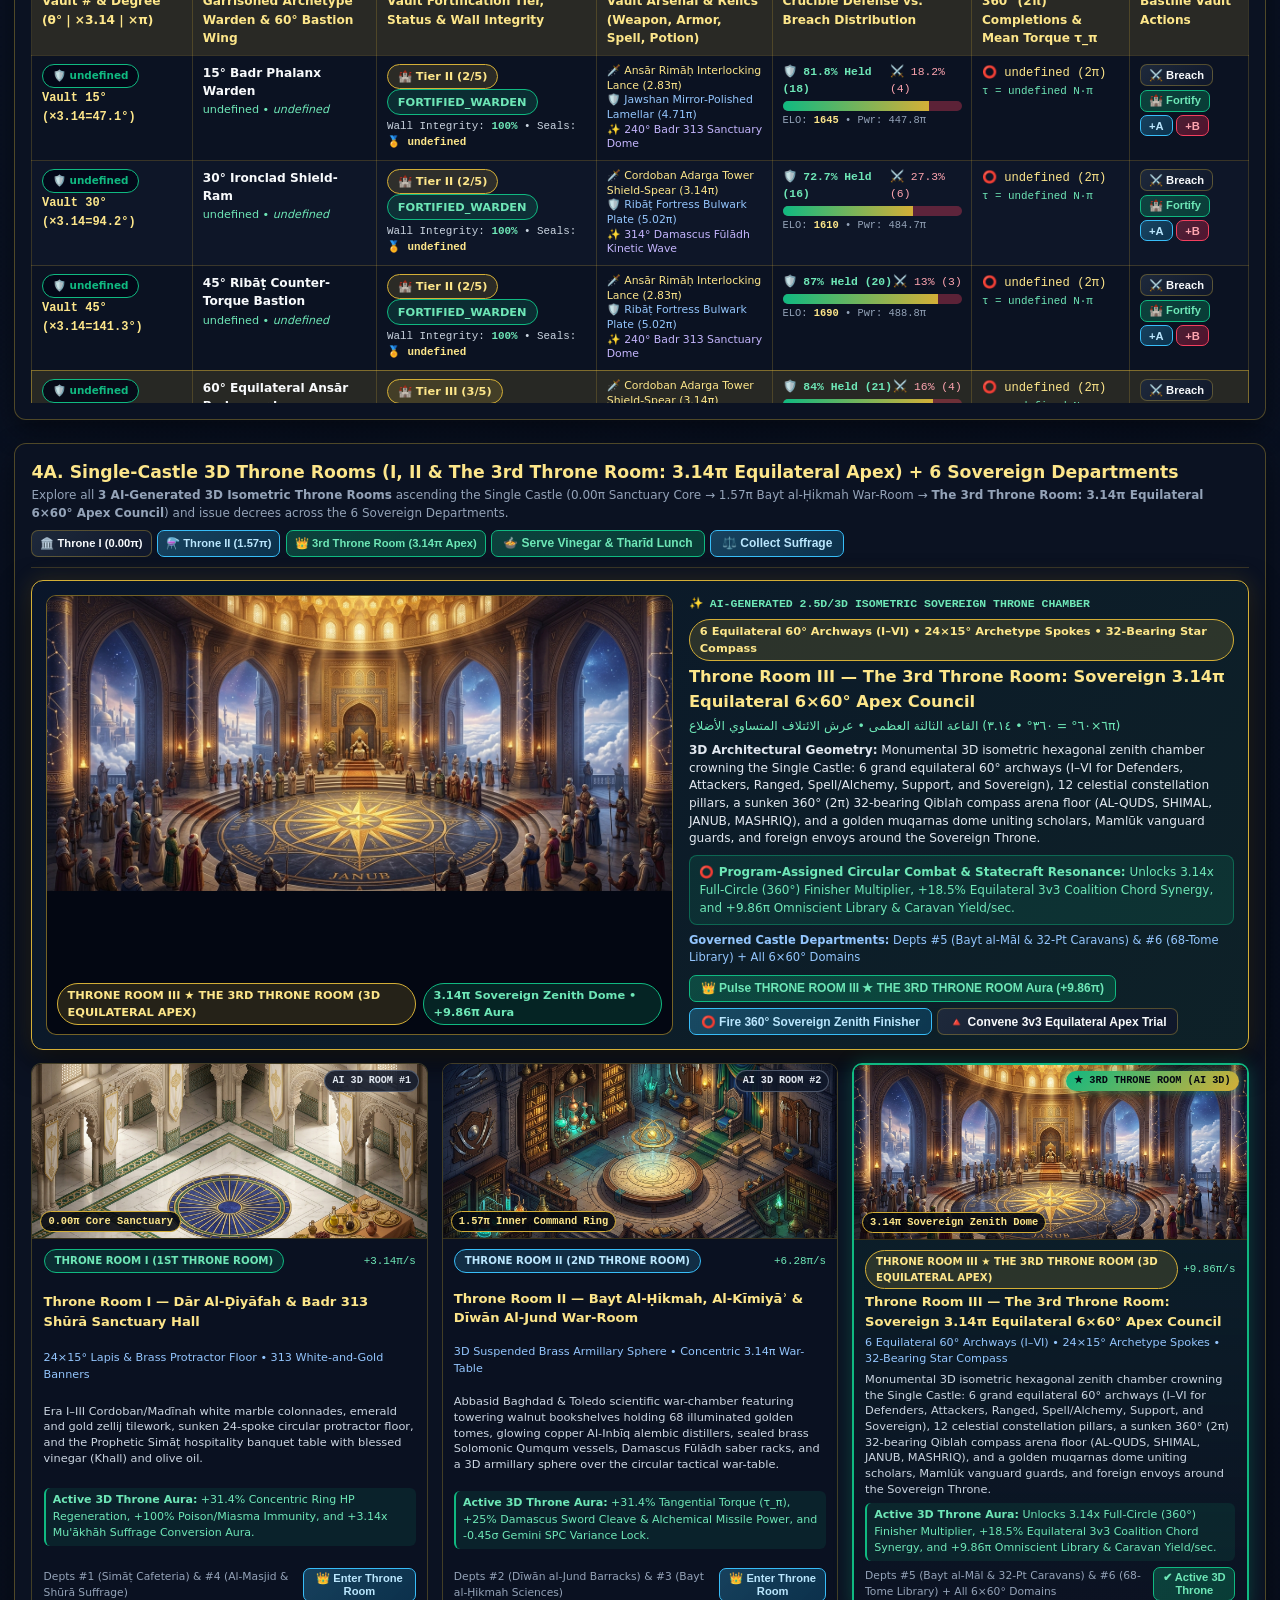
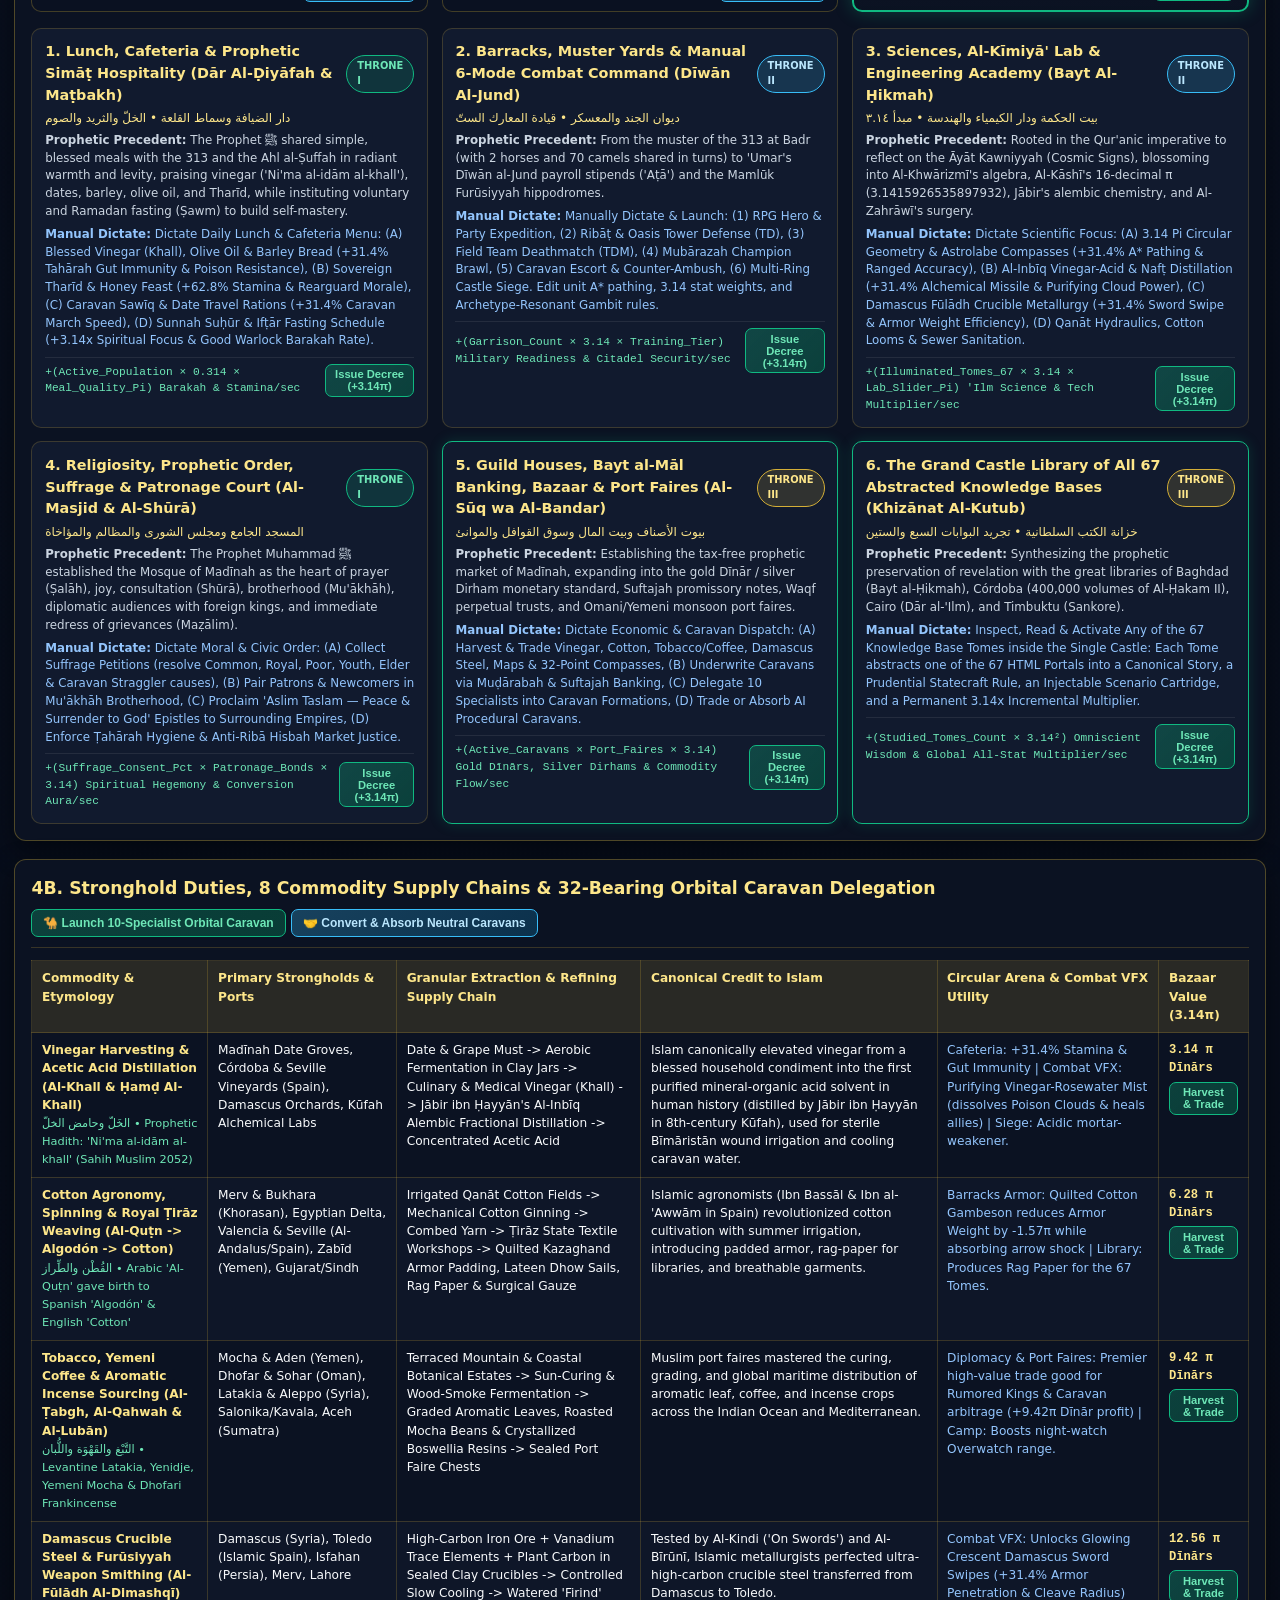
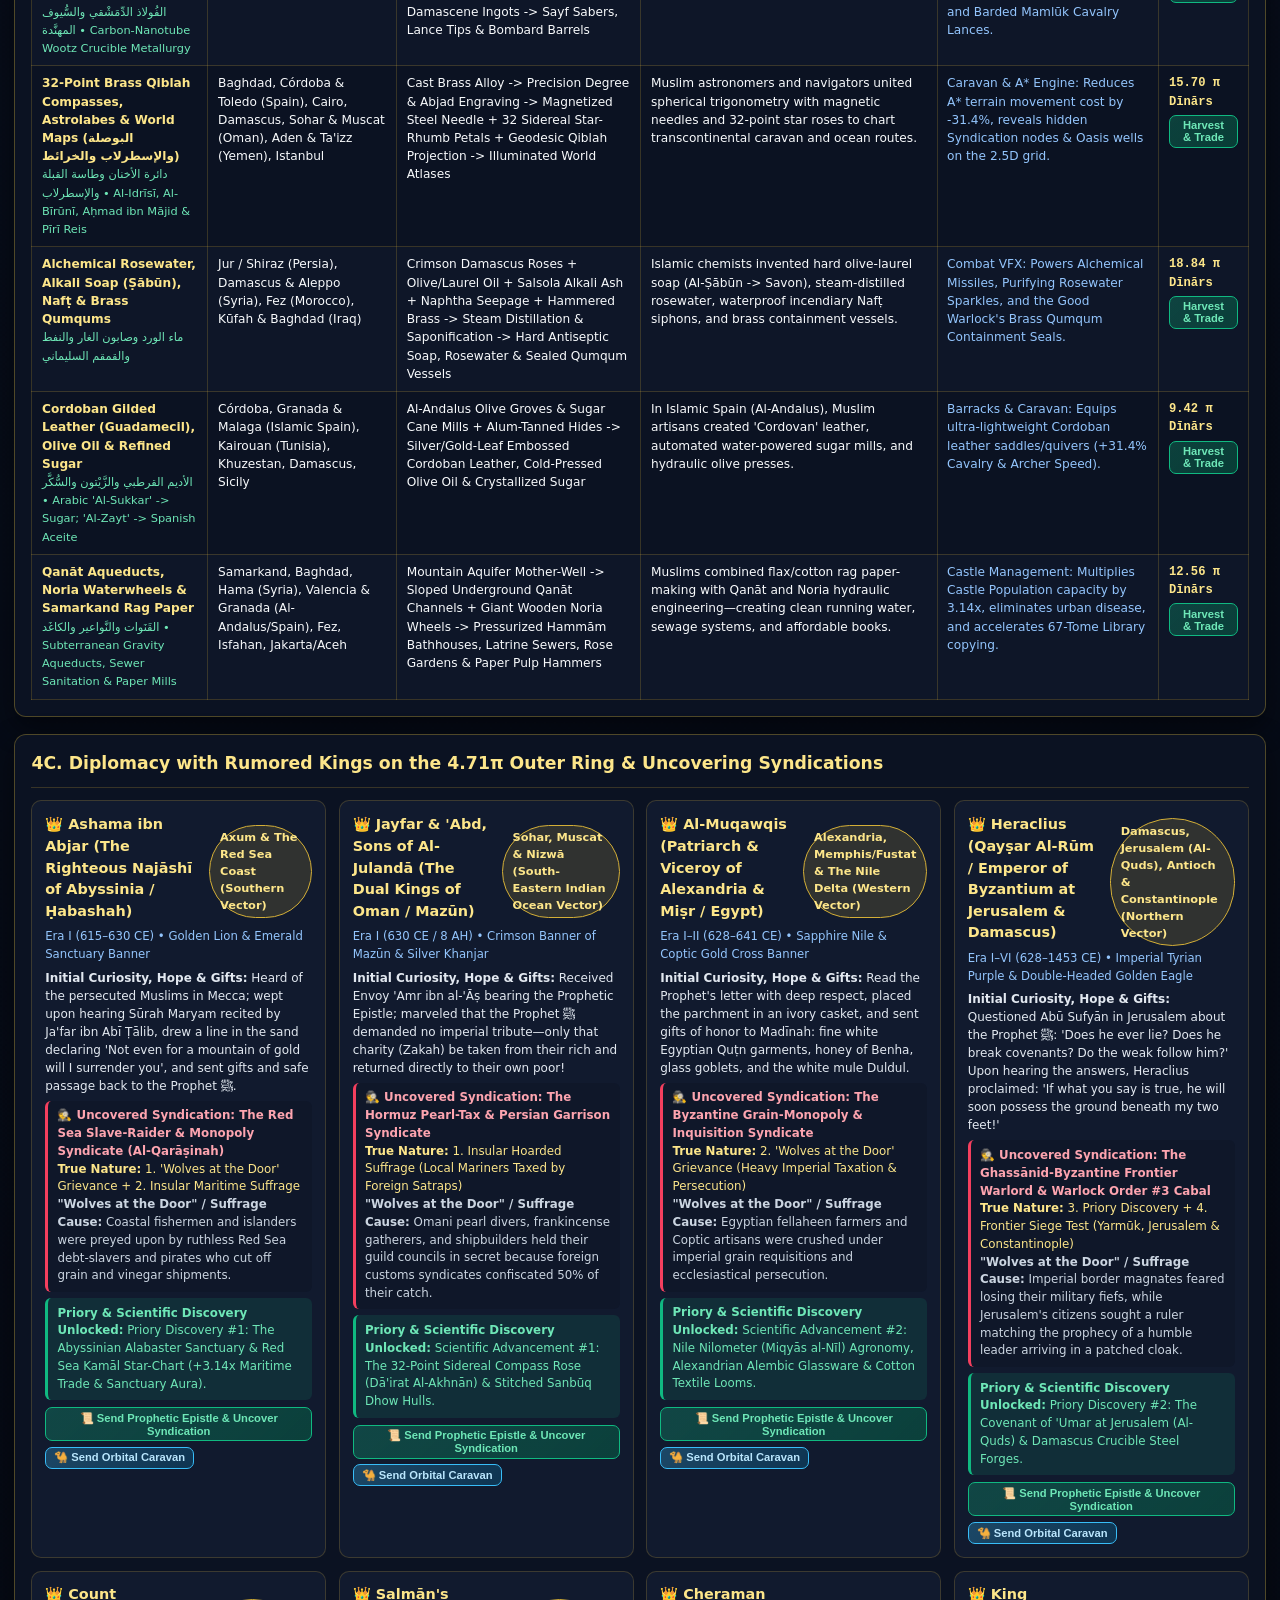
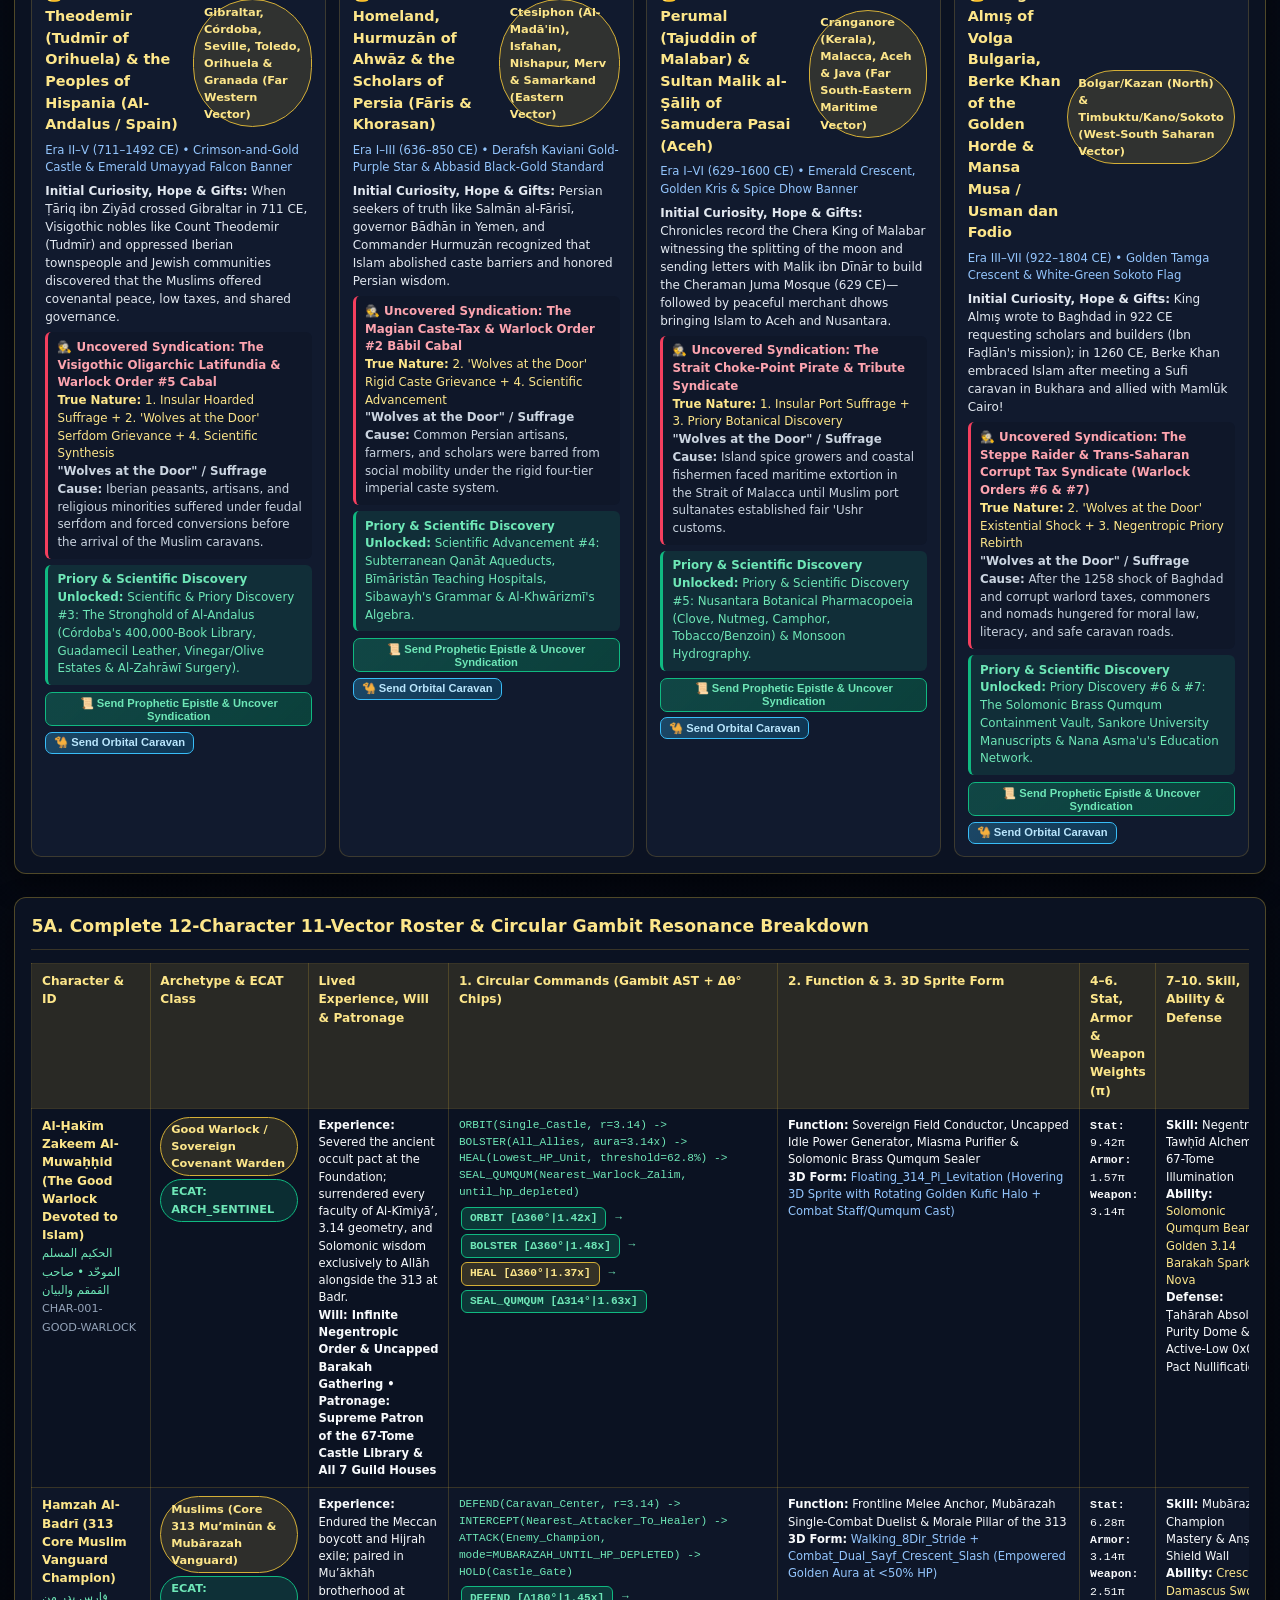
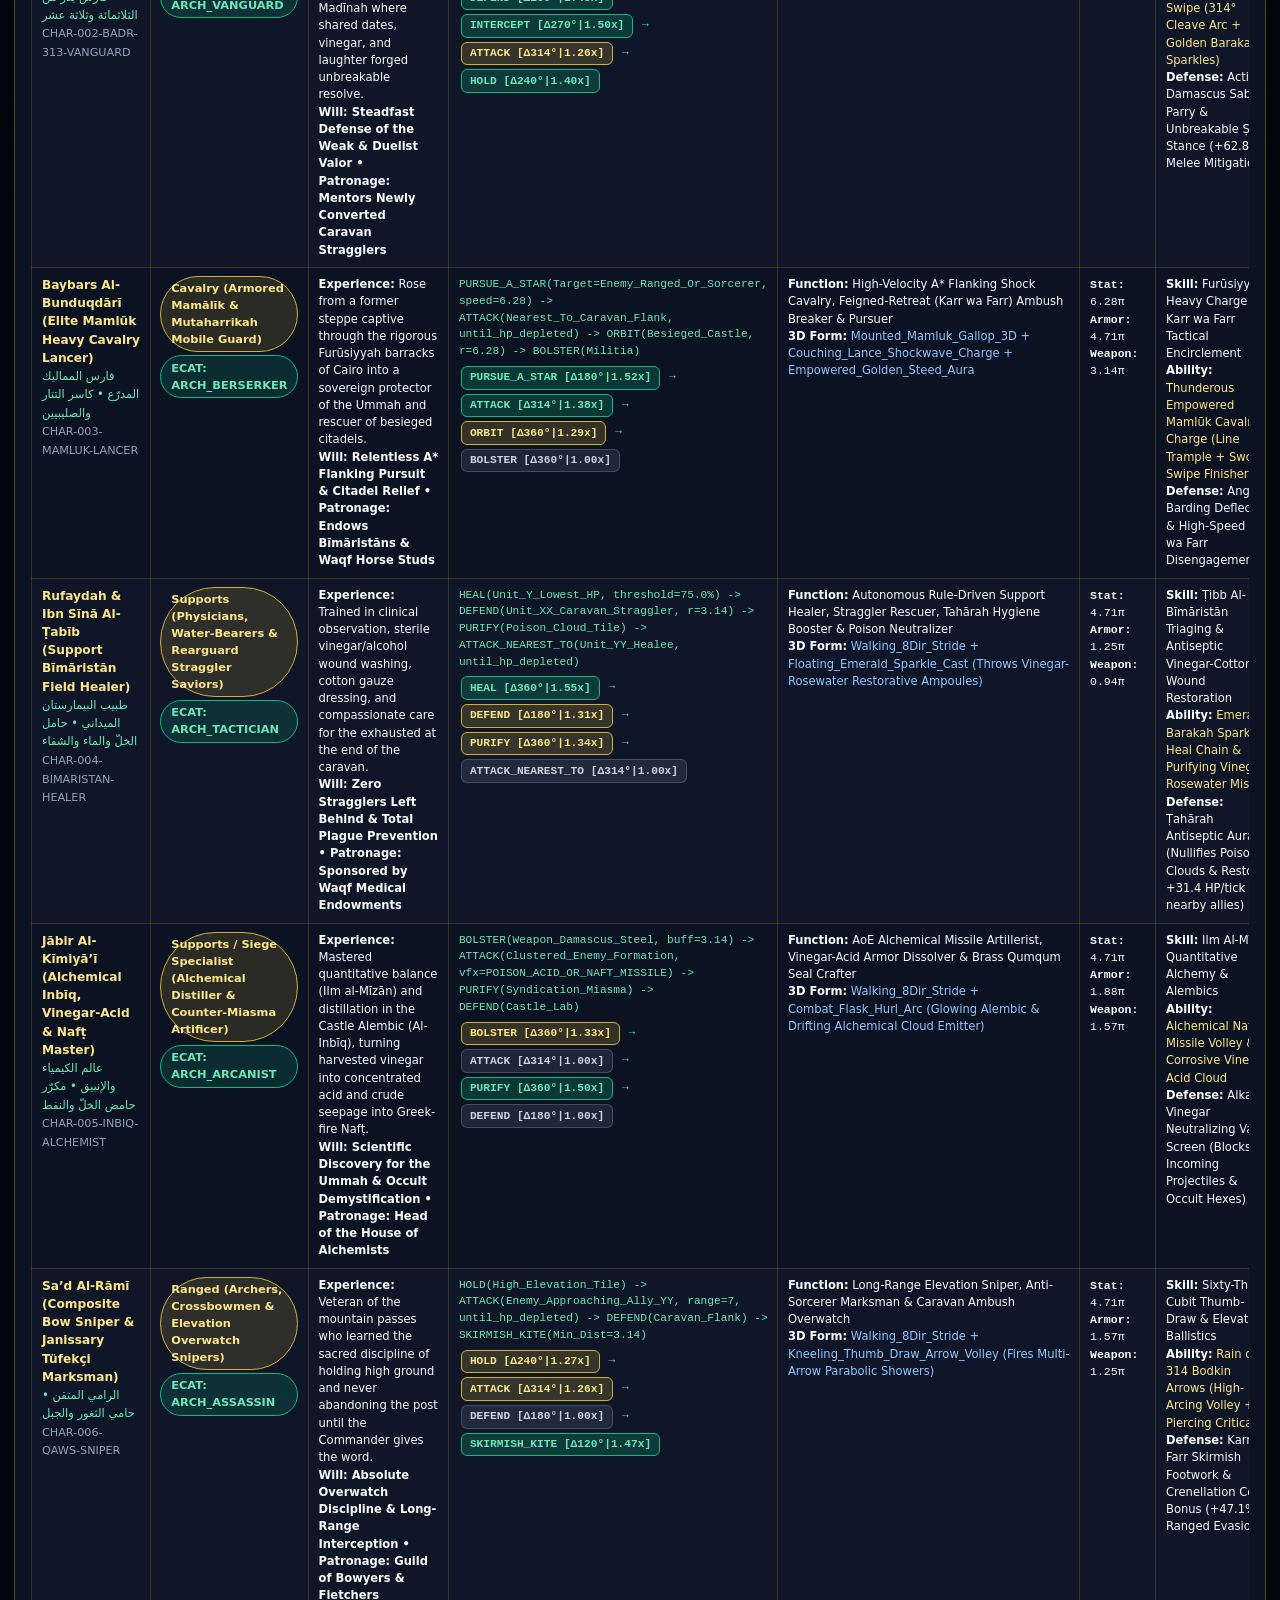
==== commit 348fd6a9: "Add W3C <sov-combat-host> custom elements, 8-Language Sovereign Component Transpiler, and two-way .p" ====
--- a/index.html
+++ b/index.html
@@ -896,66 +896,117 @@
             </div>
           </div>
 
-          <div class="sub-grid-2">
-            <!-- COMPONENT HOST #1: AUTOMATED 2v2 DUAL-VANGUARD ARCHETYPE COMBAT HOST -->
-            <div id="autoHost2v2Card" class="sub-card" style="border-color:rgba(59,130,246,0.5);background:rgba(4,7,14,0.88);padding:0.55rem;">
-              <div style="display:flex;justify-content:space-between;align-items:center;gap:0.35rem;margin-bottom:0.35rem;">
-                <div>
-                  <span class="badge badge-sapphire" style="font-size:0.65rem;">HOST COMPONENT #1 • 2v2 DUAL-VANGUARD (180° POLAR PAIR)</span>
-                  <div id="autoHost2v2Title" style="font-size:0.76rem;font-weight:700;color:#FDE68A;margin-top:2px;">Wave #1: Bastion I Defenders vs. Bastion II Attackers</div>
-                </div>
-                <div class="btn-row">
-                  <span id="autoHost2v2WaveBadge" class="badge badge-gold" style="font-family:Consolas,monospace;font-size:0.63rem;">Wave #1 • ⭕ 0.0 (2π)</span>
-                  <button class="btn btn-sm btn-sapphire" onclick="window.SovGame.spawnNextAutomatedWave('2v2')" title="Queue Next Automated 2v2 Match">⏭️ Next 2v2</button>
-                  <button class="btn btn-sm btn-emerald" onclick="window.SovGame.promoteAutomatedMatchToMainWheel('2v2')" title="Push this 2v2 Matchup into Section 1 Main Wheel">📥 To Main Wheel</button>
-                </div>
-              </div>
-
-              <div style="position:relative;background:#020617;border:1px solid rgba(59,130,246,0.4);border-radius:8px;overflow:hidden;margin-bottom:0.4rem;">
-                <canvas id="autoHost2v2Canvas" width="560" height="225" style="width:100%;height:210px;display:block;"></canvas>
-                <div style="position:absolute;top:5px;left:7px;right:7px;display:flex;justify-content:space-between;pointer-events:none;font-family:Consolas,monospace;font-size:0.63rem;">
-                  <span id="autoHost2v2TeamABadge" style="background:rgba(2,6,23,0.88);padding:2px 6px;border-radius:4px;color:#6EE7B7;border:1px solid rgba(16,185,129,0.4);">🟢 COALITION A (2 Units)</span>
-                  <span id="autoHost2v2StatusOverlay" style="background:rgba(2,6,23,0.88);padding:2px 6px;border-radius:4px;color:#FDE68A;border:1px solid rgba(212,175,55,0.4);">⚡ LIVE 2v2 ORBIT CLASH</span>
-                  <span id="autoHost2v2TeamBBadge" style="background:rgba(2,6,23,0.88);padding:2px 6px;border-radius:4px;color:#FDA4AF;border:1px solid rgba(244,63,94,0.4);">🔴 CHALLENGER B (2 Units)</span>
-                </div>
-              </div>
-
-              <!-- Live 2v2 4-Fighter Vitals Strip -->
-              <div id="autoHost2v2VitalsStrip" style="display:grid;grid-template-columns:1fr 1fr;gap:0.35rem;margin-bottom:0.35rem;"></div>
-
-              <!-- Rolling 2v2 Automated Match History Feed -->
-              <div id="autoHost2v2LogBox" style="font-family:Consolas,monospace;font-size:0.65rem;color:#CBD5E1;background:#020617;border:1px solid rgba(148,163,184,0.2);border-radius:6px;padding:0.35rem 0.5rem;max-height:74px;overflow-y:auto;"></div>
-            </div>
-
-            <!-- COMPONENT HOST #2: AUTOMATED 3v3 EQUILATERAL TRIAD ARCHETYPE COMBAT HOST -->
-            <div id="autoHost3v3Card" class="sub-card" style="border-color:rgba(212,175,55,0.55);background:rgba(4,7,14,0.88);padding:0.55rem;">
-              <div style="display:flex;justify-content:space-between;align-items:center;gap:0.35rem;margin-bottom:0.35rem;">
-                <div>
-                  <span class="badge badge-gold" style="font-size:0.65rem;">HOST COMPONENT #2 • 3v3 EQUILATERAL TRIAD (120° PHASE)</span>
-                  <div id="autoHost3v3Title" style="font-size:0.76rem;font-weight:700;color:#FDE68A;margin-top:2px;">Wave #1: Bastion III Ranged vs. Bastion IV Spell Triad</div>
-                </div>
-                <div class="btn-row">
-                  <span id="autoHost3v3WaveBadge" class="badge badge-gold" style="font-family:Consolas,monospace;font-size:0.63rem;">Wave #1 • ⭕ 0.0 (2π)</span>
-                  <button class="btn btn-sm btn-gold" onclick="window.SovGame.spawnNextAutomatedWave('3v3')" title="Queue Next Automated 3v3 Match">⏭️ Next 3v3</button>
-                  <button class="btn btn-sm btn-emerald" onclick="window.SovGame.promoteAutomatedMatchToMainWheel('3v3')" title="Push this 3v3 Matchup into Section 1 Main Wheel">📥 To Main Wheel</button>
-                </div>
-              </div>
-
-              <div style="position:relative;background:#020617;border:1px solid rgba(212,175,55,0.42);border-radius:8px;overflow:hidden;margin-bottom:0.4rem;">
-                <canvas id="autoHost3v3Canvas" width="560" height="225" style="width:100%;height:210px;display:block;"></canvas>
-                <div style="position:absolute;top:5px;left:7px;right:7px;display:flex;justify-content:space-between;pointer-events:none;font-family:Consolas,monospace;font-size:0.63rem;">
-                  <span id="autoHost3v3TeamABadge" style="background:rgba(2,6,23,0.88);padding:2px 6px;border-radius:4px;color:#6EE7B7;border:1px solid rgba(16,185,129,0.4);">🟢 TRIAD A (3 Units • 120°)</span>
-                  <span id="autoHost3v3StatusOverlay" style="background:rgba(2,6,23,0.88);padding:2px 6px;border-radius:4px;color:#FDE68A;border:1px solid rgba(212,175,55,0.4);">🔥 LIVE 3v3 TRIAD CLASH</span>
-                  <span id="autoHost3v3TeamBBadge" style="background:rgba(2,6,23,0.88);padding:2px 6px;border-radius:4px;color:#FDA4AF;border:1px solid rgba(244,63,94,0.4);">🔴 TRIAD B (3 Units • 120°)</span>
-                </div>
-              </div>
-
-              <!-- Live 3v3 6-Fighter Vitals Strip -->
-              <div id="autoHost3v3VitalsStrip" style="display:grid;grid-template-columns:1fr 1fr;gap:0.35rem;margin-bottom:0.35rem;"></div>
-
-              <!-- Rolling 3v3 Automated Match History Feed -->
-              <div id="autoHost3v3LogBox" style="font-family:Consolas,monospace;font-size:0.65rem;color:#CBD5E1;background:#020617;border:1px solid rgba(148,163,184,0.2);border-radius:6px;padding:0.35rem 0.5rem;max-height:74px;overflow-y:auto;"></div>
-            </div>
+          <div class="sub-grid-2" style="margin-bottom:0.65rem;">
+            <!-- COMPONENT HOST #1: W3C CUSTOM ELEMENT <sov-combat-host mode="2v2"> -->
+            <sov-combat-host id="sovHostPod2v2" mode="2v2" league="BASTION_VS_BASTION" speed="1" wing-a="WING_DEFENDERS" wing-b="WING_ATTACKERS" pi-anchor="3.14" finisher-deg="360" flank-deg="135" elo-delta="12" style="display:block;">
+              <div id="autoHost2v2Card" class="sub-card" style="border-color:rgba(59,130,246,0.5);background:rgba(4,7,14,0.88);padding:0.55rem;">
+                <div style="display:flex;justify-content:space-between;align-items:center;gap:0.35rem;margin-bottom:0.35rem;">
+                  <div>
+                    <span class="badge badge-sapphire" style="font-size:0.63rem;font-family:Consolas,monospace;">&lt;sov-combat-host mode="2v2"&gt; • 180° POLAR PAIR</span>
+                    <div id="autoHost2v2Title" style="font-size:0.76rem;font-weight:700;color:#FDE68A;margin-top:2px;">Wave #1: Bastion I Defenders vs. Bastion II Attackers</div>
+                  </div>
+                  <div class="btn-row">
+                    <span id="autoHost2v2WaveBadge" class="badge badge-gold" style="font-family:Consolas,monospace;font-size:0.63rem;">Wave #1 • ⭕ 0.0 (2π)</span>
+                    <button class="btn btn-sm btn-sapphire" onclick="window.SovGame.spawnNextAutomatedWave('2v2')" title="Queue Next Automated 2v2 Match">⏭️ Next 2v2</button>
+                    <button class="btn btn-sm btn-emerald" onclick="window.SovGame.promoteAutomatedMatchToMainWheel('2v2')" title="Push this 2v2 Matchup into Section 1 Main Wheel">📥 To Main Wheel</button>
+                  </div>
+                </div>
+
+                <div style="position:relative;background:#020617;border:1px solid rgba(59,130,246,0.4);border-radius:8px;overflow:hidden;margin-bottom:0.4rem;">
+                  <canvas id="autoHost2v2Canvas" width="560" height="225" style="width:100%;height:210px;display:block;"></canvas>
+                  <div style="position:absolute;top:5px;left:7px;right:7px;display:flex;justify-content:space-between;pointer-events:none;font-family:Consolas,monospace;font-size:0.63rem;">
+                    <span id="autoHost2v2TeamABadge" style="background:rgba(2,6,23,0.88);padding:2px 6px;border-radius:4px;color:#6EE7B7;border:1px solid rgba(16,185,129,0.4);">🟢 COALITION A (2 Units)</span>
+                    <span id="autoHost2v2StatusOverlay" style="background:rgba(2,6,23,0.88);padding:2px 6px;border-radius:4px;color:#FDE68A;border:1px solid rgba(212,175,55,0.4);">⚡ LIVE 2v2 ORBIT CLASH</span>
+                    <span id="autoHost2v2TeamBBadge" style="background:rgba(2,6,23,0.88);padding:2px 6px;border-radius:4px;color:#FDA4AF;border:1px solid rgba(244,63,94,0.4);">🔴 CHALLENGER B (2 Units)</span>
+                  </div>
+                </div>
+
+                <!-- Live 2v2 4-Fighter Vitals Strip -->
+                <div id="autoHost2v2VitalsStrip" style="display:grid;grid-template-columns:1fr 1fr;gap:0.35rem;margin-bottom:0.35rem;"></div>
+
+                <!-- Rolling 2v2 Automated Match History Feed -->
+                <div id="autoHost2v2LogBox" style="font-family:Consolas,monospace;font-size:0.65rem;color:#CBD5E1;background:#020617;border:1px solid rgba(148,163,184,0.2);border-radius:6px;padding:0.35rem 0.5rem;max-height:74px;overflow-y:auto;"></div>
+              </div>
+            </sov-combat-host>
+
+            <!-- COMPONENT HOST #2: W3C CUSTOM ELEMENT <sov-combat-host mode="3v3"> -->
+            <sov-combat-host id="sovHostPod3v3" mode="3v3" league="BASTION_VS_BASTION" speed="1" wing-a="WING_RANGED" wing-b="WING_SPELL" pi-anchor="3.14" finisher-deg="360" flank-deg="135" elo-delta="12" style="display:block;">
+              <div id="autoHost3v3Card" class="sub-card" style="border-color:rgba(212,175,55,0.55);background:rgba(4,7,14,0.88);padding:0.55rem;">
+                <div style="display:flex;justify-content:space-between;align-items:center;gap:0.35rem;margin-bottom:0.35rem;">
+                  <div>
+                    <span class="badge badge-gold" style="font-size:0.63rem;font-family:Consolas,monospace;">&lt;sov-combat-host mode="3v3"&gt; • 120° EQUILATERAL TRIAD</span>
+                    <div id="autoHost3v3Title" style="font-size:0.76rem;font-weight:700;color:#FDE68A;margin-top:2px;">Wave #1: Bastion III Ranged vs. Bastion IV Spell Triad</div>
+                  </div>
+                  <div class="btn-row">
+                    <span id="autoHost3v3WaveBadge" class="badge badge-gold" style="font-family:Consolas,monospace;font-size:0.63rem;">Wave #1 • ⭕ 0.0 (2π)</span>
+                    <button class="btn btn-sm btn-gold" onclick="window.SovGame.spawnNextAutomatedWave('3v3')" title="Queue Next Automated 3v3 Match">⏭️ Next 3v3</button>
+                    <button class="btn btn-sm btn-emerald" onclick="window.SovGame.promoteAutomatedMatchToMainWheel('3v3')" title="Push this 3v3 Matchup into Section 1 Main Wheel">📥 To Main Wheel</button>
+                  </div>
+                </div>
+
+                <div style="position:relative;background:#020617;border:1px solid rgba(212,175,55,0.42);border-radius:8px;overflow:hidden;margin-bottom:0.4rem;">
+                  <canvas id="autoHost3v3Canvas" width="560" height="225" style="width:100%;height:210px;display:block;"></canvas>
+                  <div style="position:absolute;top:5px;left:7px;right:7px;display:flex;justify-content:space-between;pointer-events:none;font-family:Consolas,monospace;font-size:0.63rem;">
+                    <span id="autoHost3v3TeamABadge" style="background:rgba(2,6,23,0.88);padding:2px 6px;border-radius:4px;color:#6EE7B7;border:1px solid rgba(16,185,129,0.4);">🟢 TRIAD A (3 Units • 120°)</span>
+                    <span id="autoHost3v3StatusOverlay" style="background:rgba(2,6,23,0.88);padding:2px 6px;border-radius:4px;color:#FDE68A;border:1px solid rgba(212,175,55,0.4);">🔥 LIVE 3v3 TRIAD CLASH</span>
+                    <span id="autoHost3v3TeamBBadge" style="background:rgba(2,6,23,0.88);padding:2px 6px;border-radius:4px;color:#FDA4AF;border:1px solid rgba(244,63,94,0.4);">🔴 TRIAD B (3 Units • 120°)</span>
+                  </div>
+                </div>
+
+                <!-- Live 3v3 6-Fighter Vitals Strip -->
+                <div id="autoHost3v3VitalsStrip" style="display:grid;grid-template-columns:1fr 1fr;gap:0.35rem;margin-bottom:0.35rem;"></div>
+
+                <!-- Rolling 3v3 Automated Match History Feed -->
+                <div id="autoHost3v3LogBox" style="font-family:Consolas,monospace;font-size:0.65rem;color:#CBD5E1;background:#020617;border:1px solid rgba(148,163,184,0.2);border-radius:6px;padding:0.35rem 0.5rem;max-height:74px;overflow-y:auto;"></div>
+              </div>
+            </sov-combat-host>
+          </div>
+
+          <!-- ==================================================================
+               8-LANGUAGE SOVEREIGN COMPONENT WORKBENCH & TWO-WAY .pi314 COMPILER
+               ================================================================== -->
+          <div class="sub-card" style="border-color:rgba(212,175,55,0.48);background:#030712;padding:0.6rem;">
+            <div style="display:flex;flex-wrap:wrap;justify-content:space-between;align-items:center;gap:0.45rem;margin-bottom:0.45rem;">
+              <div>
+                <div style="display:flex;align-items:center;gap:0.4rem;">
+                  <h4 style="margin:0;color:#FDE68A;font-family:'Cinzel',serif;font-size:0.86rem;">🧬 8-Language Sovereign Component Inspector &amp; Two-Way <code>.pi314</code> Live Hot-Reload Compiler</h4>
+                  <span id="compLangCompilerStatusBadge" class="badge badge-emerald" style="font-family:Consolas,monospace;font-size:0.62rem;">✔ W3C &lt;sov-combat-host&gt; REGISTERED</span>
+                </div>
+                <div style="font-size:0.68rem;color:#94A3B8;margin-top:2px;">
+                  Edit the declarative <strong><code>.pi314</code> Component DSL</strong> or <strong><code>&lt;sov-combat-host&gt;</code></strong> attributes below and click <strong>⚡ Compile &amp; Hot-Reload</strong> to mutate the live 60 FPS 2v2/3v3 pods and transpile to all 8 Component Languages.
+                </div>
+              </div>
+              <div class="btn-row">
+                <label style="font-size:0.67rem;color:#FDE68A;font-weight:700;">Inspect Pod:</label>
+                <select id="compLangTargetModeSelect" class="studio-select" style="font-size:0.68rem;color:#6EE7B7;font-weight:700;" onchange="window.SovGame.selectComponentLanguage(window.SovGame.getCurrentComponentLangIdx())">
+                  <option value="3v3">🔥 3v3 Equilateral Triad (&lt;sov-combat-host mode="3v3"&gt;)</option>
+                  <option value="2v2">⚔️ 2v2 Dual-Vanguard (&lt;sov-combat-host mode="2v2"&gt;)</option>
+                </select>
+                <button class="btn btn-sm btn-gold" onclick="window.SovGame.compileAndHotReloadComponentDSL()">⚡ Compile &amp; Hot-Reload Pods</button>
+                <button class="btn btn-sm btn-emerald" onclick="window.SovGame.syncComponentLanguageEditorFromLiveState()">🔄 Sync from Live 60 FPS State</button>
+                <button class="btn btn-sm btn-sapphire" onclick="window.SovGame.copyComponentLangSource()">📋 Copy Code</button>
+                <button class="btn btn-sm" onclick="window.SovGame.downloadComponentLangFile()">💾 Download File</button>
+              </div>
+            </div>
+
+            <!-- 8 COMPONENT LANGUAGE SELECTOR BAR -->
+            <div class="btn-row" style="margin-bottom:0.45rem;gap:0.28rem;">
+              <button id="compLangBtn_0" class="btn btn-sm active" onclick="window.SovGame.selectComponentLanguage(0)">📐 1. .pi314 DSL (Two-Way Live)</button>
+              <button id="compLangBtn_1" class="btn btn-sm" onclick="window.SovGame.selectComponentLanguage(1)">🧩 2. Web Component (&lt;sov-combat-host&gt;)</button>
+              <button id="compLangBtn_2" class="btn btn-sm" onclick="window.SovGame.selectComponentLanguage(2)">⚛️ 3. React / TS (.tsx)</button>
+              <button id="compLangBtn_3" class="btn btn-sm" onclick="window.SovGame.selectComponentLanguage(3)">💚 4. Vue 3 SFC (.vue)</button>
+              <button id="compLangBtn_4" class="btn btn-sm" onclick="window.SovGame.selectComponentLanguage(4)">🧡 5. Svelte 5 (.svelte)</button>
+              <button id="compLangBtn_5" class="btn btn-sm" onclick="window.SovGame.selectComponentLanguage(5)">☕ 6. Java 21 JVM (.java)</button>
+              <button id="compLangBtn_6" class="btn btn-sm" onclick="window.SovGame.selectComponentLanguage(6)">🐹 7. Go Actor (.go)</button>
+              <button id="compLangBtn_7" class="btn btn-sm" onclick="window.SovGame.selectComponentLanguage(7)">🦀 8. Rust / WASM (.rs)</button>
+            </div>
+
+            <div style="display:flex;justify-content:space-between;align-items:center;font-family:Consolas,monospace;font-size:0.66rem;color:#6EE7B7;margin-bottom:0.3rem;">
+              <span id="compLangMetaLabel">Language #1: .pi314 Declarative 3.14π Component DSL (Two-Way Hot-Reloadable)</span>
+              <span id="compLangLiveDomTagReadout" style="color:#FDE68A;">&lt;sov-combat-host mode="3v3" league="BASTION_VS_BASTION" speed="1" pi-anchor="3.14" finisher-deg="360"&gt;</span>
+            </div>
+
+            <textarea id="compLangCodeTextarea" class="code-box" style="min-height:220px;font-size:0.71rem;line-height:1.42;color:#E2E8F0;background:#020617;border-color:rgba(212,175,55,0.35);" spellcheck="false"></textarea>
           </div>
         </div>
 
